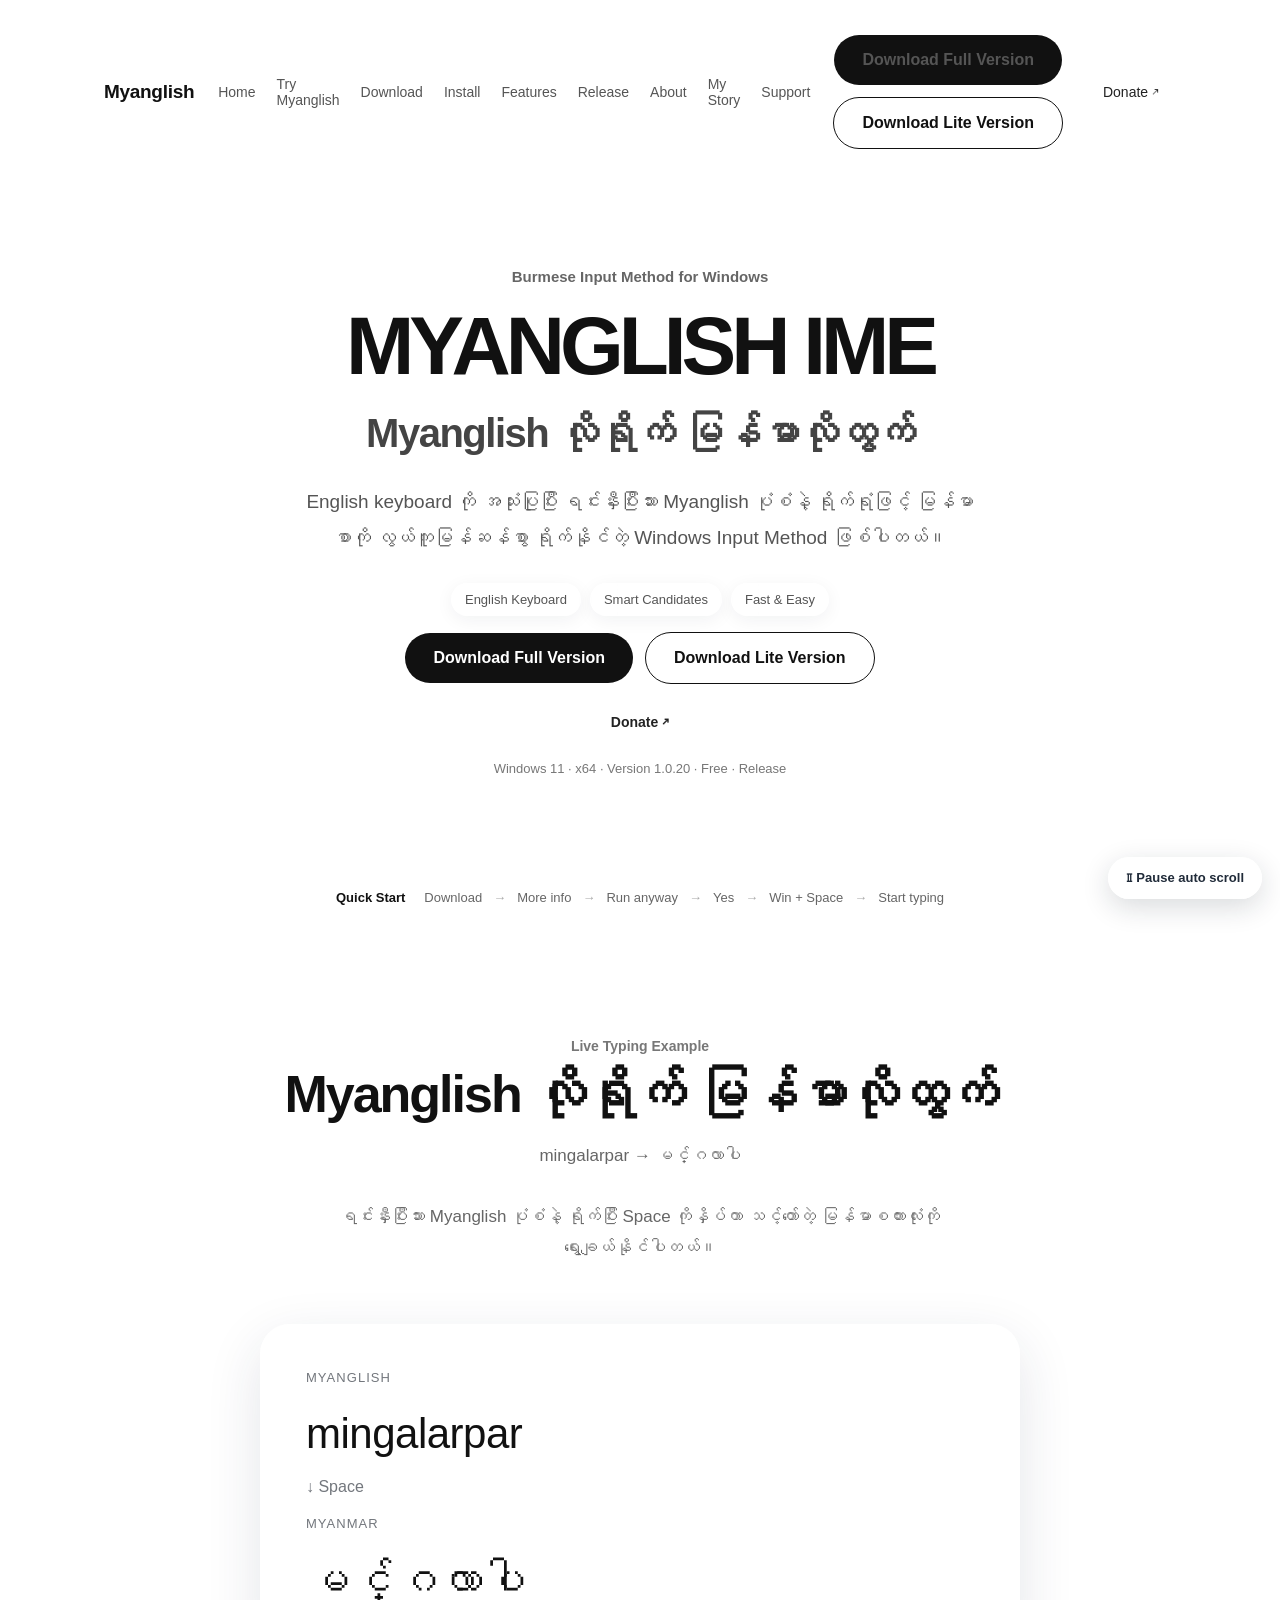
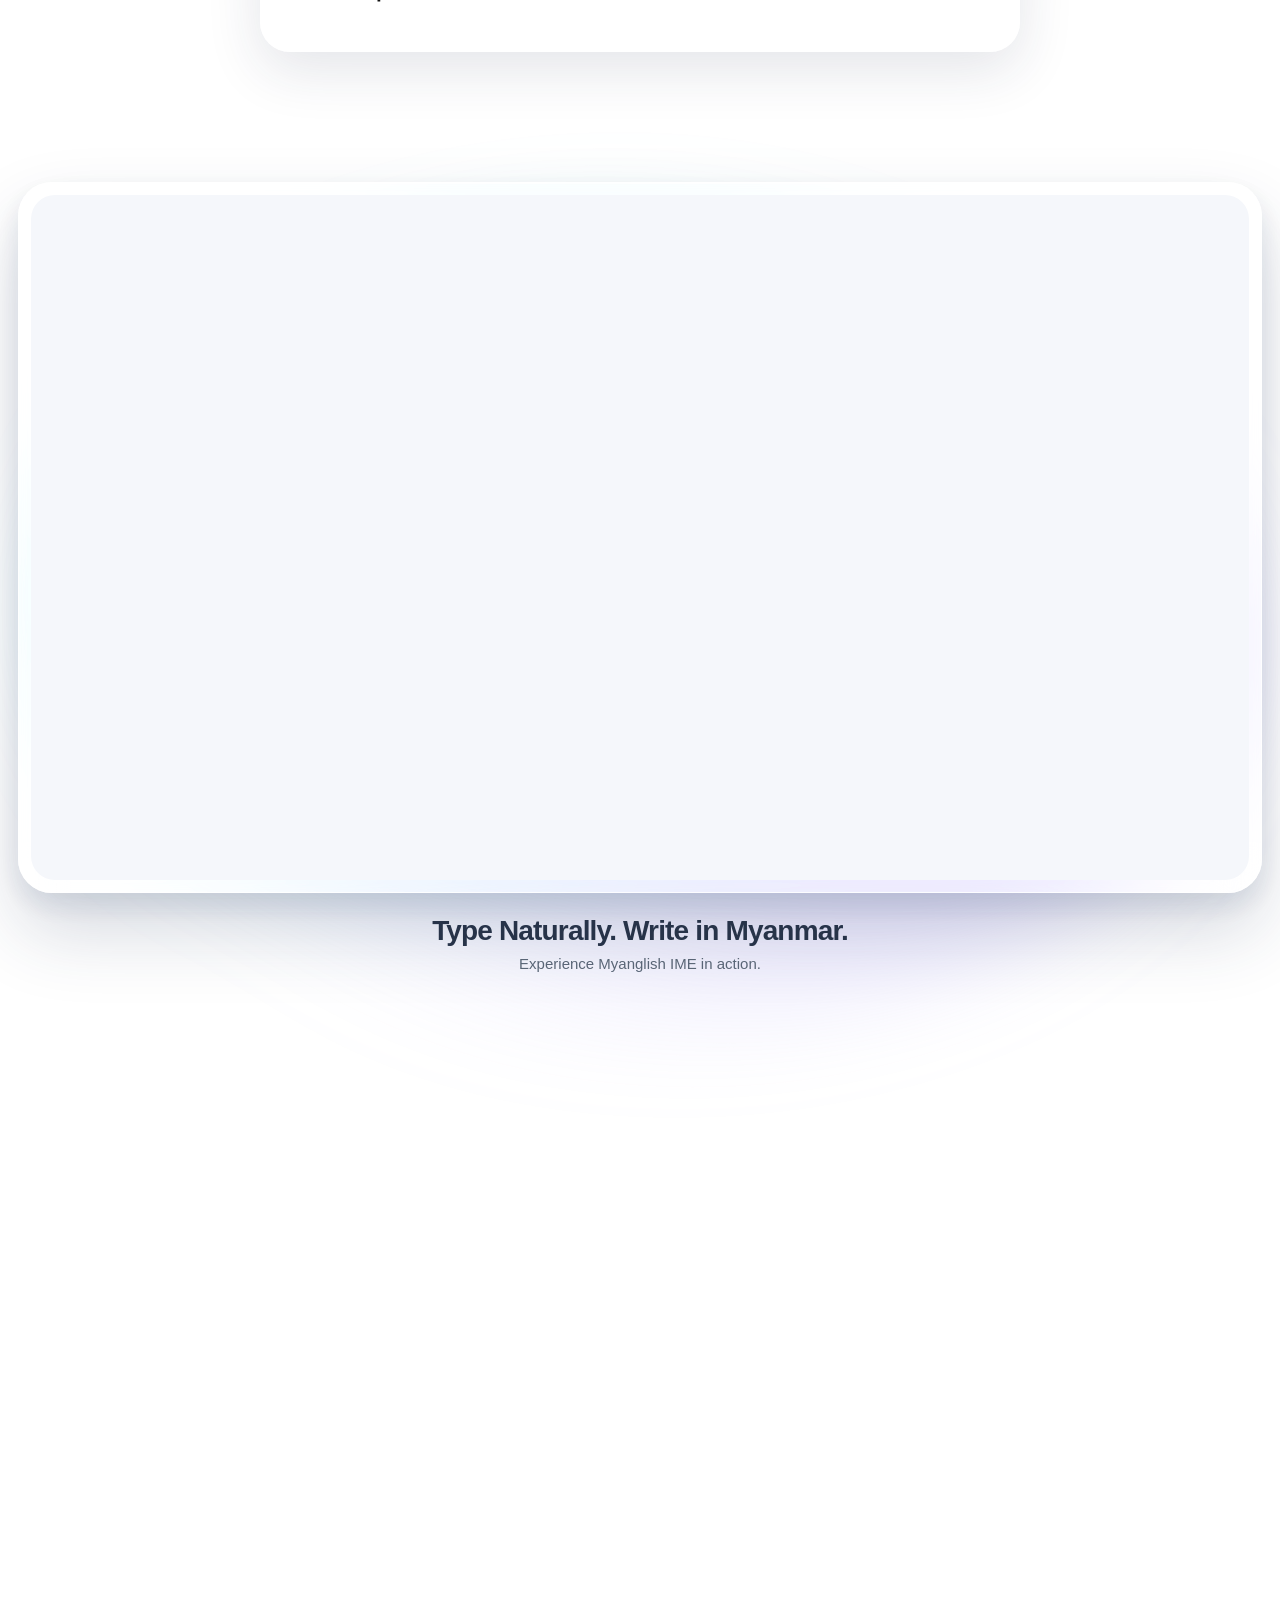
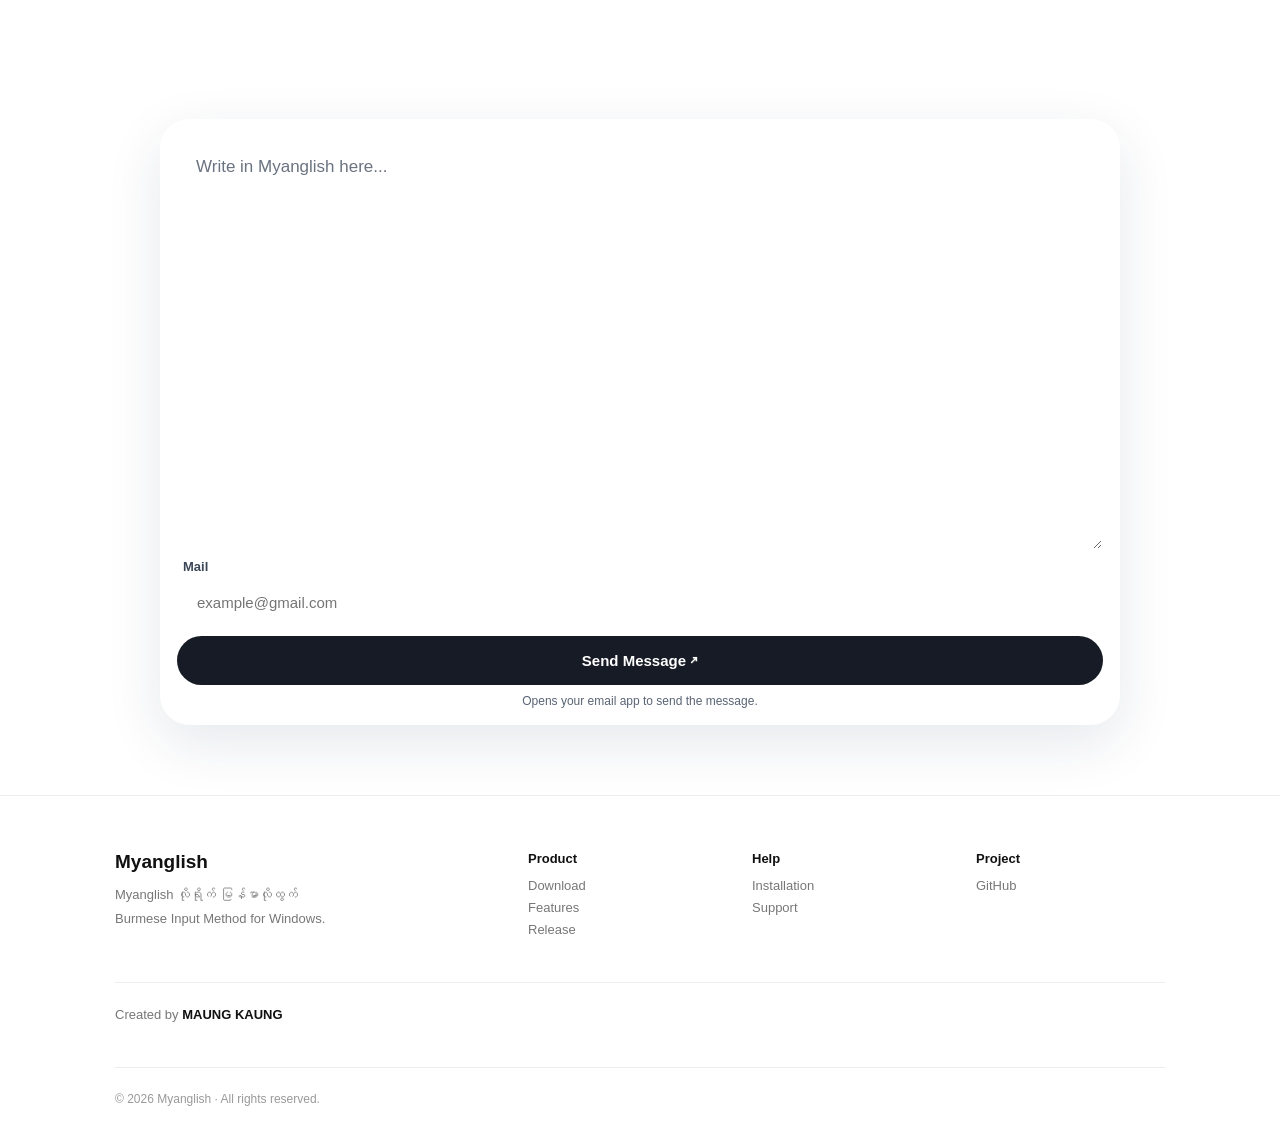
==== index.html @ d3a25186 "web: point Lite downloads to verified public lite-v1.0.20 ZIP release" ====
<!DOCTYPE html>
<html lang="my">
<head>
<meta charset="UTF-8">
<meta name="viewport" content="width=device-width, initial-scale=1.0">

<title>Myanglish — Burmese Typing for Windows</title>
<meta name="description" content="Myanglish IME — Myanglish လိုရိုက် မြန်မာလိုထွက်">

<style>
* {
    box-sizing: border-box;
}

html {
    scroll-behavior: smooth;
}

body {
    margin: 0;
    font-family: "Segoe UI", "Myanmar Text", Arial, sans-serif;
    color: #111;
    background: #fff;
    -webkit-font-smoothing: antialiased;
}

a {
    color: inherit;
}

nav {
    position: sticky;
    top: 0;
    z-index: 100;
    background: rgba(255,255,255,.88);
    backdrop-filter: blur(18px);
    border-bottom: 1px solid #eee;
}

.nav-inner {
    max-width: 1120px;
    min-height: 64px;
    margin: auto;
    padding: 0 24px;
    display: flex;
    align-items: center;
    justify-content: space-between;
    gap: 24px;
}

.brand {
    font-size: 19px;
    font-weight: 700;
    letter-spacing: -.3px;
    text-decoration: none;
}

.nav-right {
    display: flex;
    align-items: center;
    gap: 21px;
    font-size: 14px;
}

.nav-right a {
    text-decoration: none;
    color: #555;
}

.nav-right a:hover {
    color: #111;
}

.nav-download {
    background: #111 !important;
    color: #fff !important;
    padding: 9px 16px;
    border-radius: 999px;
}

.hero {
    min-height: 720px;
    padding: 120px 24px 90px;
    display: flex;
    justify-content: center;
    align-items: center;
    text-align: center;
}

.hero-inner {
    max-width: 900px;
}

.eyebrow {
    font-size: 15px;
    font-weight: 600;
    color: #666;
    margin-bottom: 22px;
}

h1 {
    margin: 0;
    font-size: clamp(58px, 10vw, 104px);
    letter-spacing: -5px;
    line-height: .95;
}

.hero h2 {
    margin: 26px 0 0;
    font-size: clamp(25px, 4vw, 40px);
    letter-spacing: -1.5px;
    font-weight: 600;
    color: #444;
}

.hero-description {
    max-width: 680px;
    margin: 28px auto 0;
    font-size: 19px;
    line-height: 1.9;
    color: #555;
}

.hero-tags {
    margin: 27px auto 0;
    display: flex;
    justify-content: center;
    flex-wrap: wrap;
    gap: 9px;
}

.hero-tag {
    padding: 8px 13px;
    border: 1px solid #ddd;
    border-radius: 999px;
    color: #555;
    font-size: 13px;
}

.primary-button {
    display: inline-block;
    margin-top: 38px;
    padding: 16px 28px;
    border-radius: 999px;
    background: #111;
    color: #fff;
    text-decoration: none;
    font-size: 16px;
    font-weight: 600;
    transition: transform .2s, opacity .2s;
}

.primary-button:hover {
    transform: translateY(-2px);
    opacity: .88;
}

.release-meta {
    margin-top: 17px;
    font-size: 13px;
    color: #777;
}

.quick-start {
    border-top: 1px solid #eee;
    border-bottom: 1px solid #eee;
    padding: 22px 24px;
}

.quick-inner {
    max-width: 1050px;
    margin: auto;
    display: flex;
    align-items: center;
    justify-content: center;
    flex-wrap: wrap;
    gap: 11px;
    color: #666;
    font-size: 13px;
}

.quick-title {
    color: #111;
    font-weight: 700;
    margin-right: 8px;
}

.quick-step {
    white-space: nowrap;
}

.quick-arrow {
    color: #aaa;
}

.section {
    padding: 110px 24px;
}

.section-soft {
    background: #f6f6f7;
}

.container {
    max-width: 1050px;
    margin: auto;
}

.section-title {
    max-width: 750px;
    margin: 0 auto 60px;
    text-align: center;
}

.section-kicker {
    margin-bottom: 12px;
    color: #777;
    font-size: 14px;
    font-weight: 600;
}

.section-title h2 {
    margin: 0;
    font-size: clamp(34px, 5vw, 52px);
    letter-spacing: -2px;
    line-height: 1.1;
}

.section-title p {
    margin: 18px auto 0;
    max-width: 650px;
    color: #666;
    line-height: 1.8;
    font-size: 17px;
}

.demo {
    max-width: 760px;
    margin: auto;
    padding: 45px;
    border-radius: 30px;
    background: #111;
    color: #fff;
}

.demo-label {
    color: #999;
    font-size: 13px;
    margin-bottom: 25px;
    letter-spacing: .08em;
}

.demo-input {
    font-size: clamp(25px, 5vw, 42px);
    letter-spacing: -.5px;
}

.demo-arrow {
    margin: 20px 0;
    color: #777;
}

.demo-output {
    font-size: clamp(28px, 5vw, 44px);
}

.download-card {
    max-width: 820px;
    margin: auto;
    padding: 48px;
    border-radius: 30px;
    background: #f6f6f7;
    text-align: center;
}

.download-card h3 {
    margin: 0;
    font-size: clamp(28px, 5vw, 42px);
    letter-spacing: -1.5px;
}

.download-card p {
    max-width: 600px;
    margin: 18px auto 0;
    color: #666;
    line-height: 1.8;
}

.download-details {
    margin-top: 25px;
    display: flex;
    justify-content: center;
    flex-wrap: wrap;
    gap: 9px;
}

.download-details span {
    padding: 7px 12px;
    border-radius: 999px;
    background: #fff;
    border: 1px solid #ddd;
    font-size: 12px;
    color: #666;
}

.file-name {
    margin-top: 18px;
    color: #777;
    font-size: 13px;
}

.steps {
    max-width: 820px;
    margin: auto;
}

.step {
    display: grid;
    grid-template-columns: 48px 1fr;
    gap: 18px;
    align-items: start;
    padding: 27px 0;
    border-bottom: 1px solid #ddd;
}

.step-number {
    width: 38px;
    height: 38px;
    display: flex;
    align-items: center;
    justify-content: center;
    background: #111;
    color: #fff;
    border-radius: 50%;
    font-weight: 600;
}

.step-text {
    padding-top: 4px;
    font-size: 17px;
    line-height: 1.8;
}

.step-text strong {
    display: block;
    margin-bottom: 4px;
}

.step-text p {
    margin: 0;
    color: #555;
}

.smartscreen-note {
    max-width: 820px;
    margin: 35px auto 0;
    padding: 27px 30px;
    border-radius: 24px;
    background: #f6f6f7;
}

.smartscreen-note strong {
    display: block;
    margin-bottom: 9px;
}

.smartscreen-note p {
    margin: 0;
    color: #555;
    line-height: 1.85;
}

.guide-image {
    max-width: 760px;
    margin: 45px auto 0;
}

.guide-image img {
    display: block;
    width: 100%;
    height: auto;
    border-radius: 28px;
    box-shadow: 0 20px 60px rgba(0,0,0,.10);
}

.smart-actions {
    max-width: 760px;
    margin: 30px auto 0;
    display: grid;
    grid-template-columns: 1fr 1fr;
    gap: 18px;
}

.smart-action {
    padding: 27px;
    background: #f6f6f7;
    border-radius: 24px;
}

.smart-action span {
    display: block;
    color: #777;
    font-size: 12px;
    margin-bottom: 9px;
}

.smart-action strong {
    display: block;
    font-size: 20px;
    margin-bottom: 8px;
}

.smart-action p {
    margin: 0;
    color: #555;
    line-height: 1.7;
}

.feature-grid {
    display: grid;
    grid-template-columns: repeat(2, 1fr);
    gap: 18px;
}

.feature {
    min-height: 230px;
    padding: 32px;
    background: #fff;
    border-radius: 28px;
}

.feature-label {
    font-size: 14px;
    color: #777;
    margin-bottom: 42px;
}

.feature strong {
    display: block;
    font-size: 24px;
    margin-bottom: 13px;
}

.feature p {
    margin: 0;
    color: #555;
    line-height: 1.8;
}

.release-card {
    max-width: 820px;
    margin: auto;
    padding: 38px;
    border: 1px solid #e5e5e5;
    border-radius: 28px;
}

.release-top {
    display: flex;
    justify-content: space-between;
    gap: 25px;
    align-items: center;
}

.release-card h3 {
    margin: 0;
    font-size: 27px;
}

.stable {
    padding: 7px 13px;
    border-radius: 999px;
    background: #eaf7ed;
    font-size: 13px;
    font-weight: 600;
}

.release-copy {
    color: #666;
    line-height: 1.8;
    margin: 18px 0 0;
}

.release-details {
    margin-top: 25px;
    padding-top: 25px;
    border-top: 1px solid #eee;
    display: grid;
    grid-template-columns: repeat(5,1fr);
    gap: 20px;
}

.release-details span {
    display: block;
    color: #777;
    font-size: 12px;
    margin-bottom: 7px;
}

.release-details strong {
    font-size: 14px;
    overflow-wrap: anywhere;
}

.support {
    text-align: center;
}

.support-tags {
    display: flex;
    justify-content: center;
    flex-wrap: wrap;
    gap: 9px;
    margin: 25px 0 8px;
}

.support-tags span {
    border: 1px solid #ddd;
    padding: 8px 13px;
    border-radius: 999px;
    color: #555;
    font-size: 13px;
}

.support-link {
    display: inline-block;
    margin-top: 25px;
    font-weight: 600;
    color: #111;
}

footer {
    border-top: 1px solid #eee;
    padding: 55px 24px 35px;
}

.footer-inner {
    max-width: 1050px;
    margin: auto;
}

.footer-grid {
    display: grid;
    grid-template-columns: 2fr 1fr 1fr 1fr;
    gap: 35px;
}

.footer-brand strong {
    display: block;
    font-size: 19px;
    color: #111;
    margin-bottom: 10px;
}

.footer-brand p {
    max-width: 330px;
    margin: 0;
    color: #777;
    font-size: 13px;
    line-height: 1.8;
}

.footer-column strong {
    display: block;
    margin-bottom: 12px;
    color: #111;
    font-size: 13px;
}

.footer-column a {
    display: block;
    margin: 7px 0;
    color: #777;
    text-decoration: none;
    font-size: 13px;
}

.copyright {
    margin-top: 45px;
    padding-top: 24px;
    border-top: 1px solid #eee;
    color: #999;
    font-size: 12px;
}

@media (max-width: 900px) {
    .nav-right {
        gap: 15px;
    }

    .nav-right a:not(.nav-download) {
        display: none;
    }

    .release-details {
        grid-template-columns: repeat(2,1fr);
    }

    .footer-grid {
        grid-template-columns: 1fr 1fr;
    }
}

@media (max-width: 760px) {
    .hero {
        min-height: 620px;
        padding-top: 90px;
    }

    h1 {
        letter-spacing: -3px;
    }

    .feature-grid,
    .smart-actions {
        grid-template-columns: 1fr;
    }

    .release-details {
        grid-template-columns: 1fr;
    }

    .footer-grid {
        grid-template-columns: 1fr;
    }

    .download-card {
        padding: 34px 24px;
    }
}

/* ==========================================================
   MYANGLISH ADD-ON CSS
   Existing theme is intentionally preserved.
========================================================== */

.hero h1 {
    white-space: nowrap;
    font-size: clamp(46px, 7vw, 82px);
}

.download-title-one-line {
    white-space: nowrap;
    font-size: clamp(30px, 5vw, 56px) !important;
}

.install-inline-image {
    display: block;
    width: min(100%, 720px);
    height: auto;
    margin: 28px auto 8px;
    border-radius: 28px;
    box-shadow: 0 14px 42px rgba(0,0,0,.10);
}

.keyboard-layout-image {
    display: block;
    width: min(100%, 560px);
    height: auto;
    margin: 28px auto 8px;
    border-radius: 22px;
    box-shadow: 0 12px 34px rgba(0,0,0,.10);
}

@media (max-width: 700px) {
    .hero h1 {
        font-size: clamp(35px, 10vw, 56px);
        letter-spacing: -3px;
    }

    .download-title-one-line {
        white-space: normal;
        font-size: clamp(26px, 7vw, 38px) !important;
    }
}


/* ==========================================================
   MYANGLISH VERTICAL FEATURES
========================================================== */

.feature-grid {
    display: block;
    max-width: 850px;
    margin: 0 auto;
}

.feature {
    min-height: 0;
    padding: 38px 0;
    background: transparent;
    border-radius: 0;
    border-bottom: 1px solid #ddd;

    display: grid;
    grid-template-columns: 70px 1fr;
    column-gap: 22px;
}

.feature:first-child {
    border-top: 1px solid #ddd;
}

.feature-label {
    margin: 0;
    padding-top: 5px;
    color: #999;
    font-size: 15px;
    font-weight: 700;
    grid-column: 1;
    grid-row: 1 / span 3;
}

.feature strong {
    display: block;
    grid-column: 2;
    margin: 0 0 14px;
    font-size: 26px;
    letter-spacing: -.6px;
}

.feature p {
    grid-column: 2;
    margin: 7px 0;
    color: #555;
    line-height: 1.9;
}

.feature-example {
    grid-column: 2;
    margin-top: 15px;
    padding: 17px 19px;
    border-radius: 15px;
    background: #f6f6f7;
    line-height: 2;
}

.feature code {
    padding: 2px 6px;
    border-radius: 6px;
    background: #f0f0f2;
    font-family: Consolas, monospace;
    font-size: .92em;
}

@media (max-width: 700px) {
    .feature {
        grid-template-columns: 1fr;
        row-gap: 8px;
    }

    .feature-label,
    .feature strong,
    .feature p,
    .feature-example {
        grid-column: 1;
        grid-row: auto;
    }

    .feature-label {
        padding-top: 0;
    }
}


/* ==========================================================
   MYANGLISH CONTACT ADDON
========================================================== */

.myanglish-contact-links {
    display: flex;
    justify-content: center;
    flex-wrap: wrap;
    gap: 12px;
    margin-top: 28px;
}

.myanglish-contact {
    display: inline-flex;
    align-items: center;
    justify-content: center;
    min-height: 48px;
    padding: 0 21px;
    border: 1px solid #ddd;
    border-radius: 999px;
    background: #fff;
    color: #111;
    text-decoration: none;
    font-size: 14px;
    font-weight: 600;
    transition: .2s;
}

.myanglish-contact:hover {
    background: #f1f1f3;
    transform: translateY(-1px);
}

.myanglish-creator {
    margin-top: 38px;
    padding-top: 24px;
    border-top: 1px solid #eee;
    color: #777;
    font-size: 13px;
}

.myanglish-creator strong {
    color: #111;
}


/* Glass treatment for the Myanglish typing demo box. */
.demo {
    background: rgba(255,255,255,.30);
    border: 1px solid rgba(255,255,255,.70);
    -webkit-backdrop-filter: blur(24px) saturate(145%);
    backdrop-filter: blur(24px) saturate(145%);
    box-shadow: 0 18px 55px rgba(30,45,70,.12);
    color: #111;
}
.demo-label, .demo-arrow { color: rgba(35,40,50,.64); }
@media (prefers-reduced-motion: reduce) {
    .demo { -webkit-backdrop-filter: none; backdrop-filter: none; background: rgba(255,255,255,.90); }
}

/* Frosted glass surfaces over the continuous motion background. */
:root {
    --glass-fill: rgba(255,255,255,.34);
    --glass-border: rgba(255,255,255,.65);
    --glass-shadow: 0 12px 38px rgba(25,35,55,.10);
}
nav {
    background: rgba(255,255,255,.48);
    -webkit-backdrop-filter: blur(22px) saturate(145%);
    backdrop-filter: blur(22px) saturate(145%);
    border-bottom: 1px solid var(--glass-border);
}
.quick-start {
    background: rgba(255,255,255,.30) !important;
    -webkit-backdrop-filter: blur(18px) saturate(140%);
    backdrop-filter: blur(18px) saturate(140%);
    border-block: 1px solid var(--glass-border);
}
.hero-tag, .download-card, .smartscreen-note, .smart-action,
.feature-example, .release-card, .myanglish-contact,
.support-tags span, .download-details span {
    background: var(--glass-fill);
    border: 1px solid var(--glass-border);
    -webkit-backdrop-filter: blur(18px) saturate(145%);
    backdrop-filter: blur(18px) saturate(145%);
    box-shadow: var(--glass-shadow);
}
.hero-tag, .support-tags span, .download-details span {
    box-shadow: 0 4px 18px rgba(25,35,55,.06);
}
.download-card, .smartscreen-note, .smart-action, .release-card {
    border-radius: 28px;
}
.myanglish-contact:hover {
    background: rgba(255,255,255,.60);
}
@media (prefers-reduced-motion: reduce) {
    nav, .quick-start, .hero-tag, .download-card, .smartscreen-note,
    .smart-action, .feature-example, .release-card, .myanglish-contact,
    .support-tags span, .download-details span {
        -webkit-backdrop-filter: none;
        backdrop-filter: none;
        background: rgba(255,255,255,.88);
    }
}

/* One continuous, fixed motion background across the entire page.
   No per-section translucent backgrounds or visible horizontal bands. */
body { background: #fff; isolation: isolate; }
.motion-background {
    position: fixed;
    inset: 0;
    width: 100%;
    height: 100%;
    object-fit: cover;
    z-index: -2;
    pointer-events: none;
}
.motion-background-wash {
    position: fixed;
    inset: 0;
    background: rgba(255,255,255,.70);
    z-index: -1;
    pointer-events: none;
}
/* Keep the video and wash behind all page content; make section surfaces uniform. */
.hero, .quick-start, .section, .section-soft,
.section:not(.section-soft), footer {
    background: transparent;
}
/* Quick Start is a glass strip, not a separate solid section. */
.quick-start { background: rgba(255,255,255,.30); }

@media (prefers-reduced-motion: reduce) {
    .motion-background { display: none; }
    .motion-background-wash { background: #fff; }
}


/* About and My Story reading panels */
.reading-panel {
    max-width: 900px;
    margin: 0 auto;
    padding: clamp(26px, 5vw, 64px);
    background: rgba(255,255,255,.34);
    border: 1px solid rgba(255,255,255,.70);
    border-radius: 30px;
    -webkit-backdrop-filter: blur(22px) saturate(145%);
    backdrop-filter: blur(22px) saturate(145%);
    box-shadow: 0 16px 45px rgba(25,35,55,.10);
    font-size: 17px;
    line-height: 2;
}
.reading-panel p { margin: 0 0 21px; }
.reading-panel h2 { margin: 40px 0 15px; font-size: clamp(23px, 3vw, 30px); line-height: 1.4; }
.reading-panel h2:first-child { margin-top: 0; }
.reading-panel hr { border: 0; border-top: 1px solid rgba(80,90,110,.20); margin: 36px 0; }
.reading-panel code { overflow-wrap: anywhere; font-family: inherit; }
.reading-panel .primary-button { margin-top: 8px; }
@media (prefers-reduced-motion: reduce) { .reading-panel { -webkit-backdrop-filter: none; backdrop-filter: none; background: rgba(255,255,255,.90); } }
/* Avoid rendering distant sections until needed on long pages. */
@supports (content-visibility: auto) {
    .section {
        content-visibility: auto;
        contain-intrinsic-size: auto 700px;
    }
}
/* Prevent media from stretching beyond the content area. */
.install-inline-image, .keyboard-layout-image {
    max-width: 100%;
    object-fit: contain;
}
@media (max-width: 700px) {
    .reading-panel, .demo, .download-card {
        -webkit-backdrop-filter: blur(12px);
        backdrop-filter: blur(12px);
    }
}

/* Cinematic Floating Screen: isolated to the typing demo video. */
.scroll-demo {
    position: relative;
    height: auto;
    width: min(1280px, calc(100vw - 36px));
    max-width: none;
    left: 50%;
    transform: translateX(-50%);
    margin: clamp(55px, 8vw, 110px) 0 72px;
    padding: 28px 0 38px;
    isolation: isolate;
}
.scroll-demo::before {
    content: "";
    position: absolute;
    z-index: -1;
    inset: 8% 2% -3%;
    border-radius: 50%;
    background: radial-gradient(ellipse at 35% 35%, rgba(108,225,244,.43), transparent 58%),
                radial-gradient(ellipse at 75% 60%, rgba(156,145,246,.38), transparent 63%);
    filter: blur(46px);
    pointer-events: none;
}
.scroll-demo-sticky {
    position: relative;
    top: auto;
    width: 100%;
    max-width: none;
    margin: 0 auto;
    transform: none;
}
.scroll-demo-glass {
    overflow: hidden;
    padding: clamp(7px, 1vw, 12px);
    border-radius: clamp(20px, 2.8vw, 34px);
    border: 1px solid rgba(255,255,255,.8);
    background: rgba(255,255,255,.25);
    -webkit-backdrop-filter: blur(22px) saturate(145%);
    backdrop-filter: blur(22px) saturate(145%);
    box-shadow: 0 38px 75px rgba(39,54,88,.19),
                0 12px 26px rgba(40,61,96,.11),
                inset 0 1px 0 rgba(255,255,255,.65);
    transition: transform .5s ease, box-shadow .5s ease;
}
@media (hover: hover) and (prefers-reduced-motion: no-preference) {
    .scroll-demo-glass:hover {
        transform: translateY(-7px);
        box-shadow: 0 48px 90px rgba(39,54,88,.22),
                    0 18px 30px rgba(40,61,96,.12),
                    inset 0 1px 0 rgba(255,255,255,.65);
    }
}
#typing-demo-video {
    opacity: 1;
    display: block;
    width: 100%;
    height: auto;
    aspect-ratio: 16 / 9;
    object-fit: contain;
    background: #f5f7fb;
    border-radius: clamp(14px, 2vw, 24px);
}
.scroll-demo-caption {
    margin: 22px 12px 0;
    text-align: center;
    color: #283448;
    font-size: clamp(17px, 2.5vw, 28px);
    font-weight: 650;
    letter-spacing: -.03em;
}
.scroll-demo-subcaption {
    margin: 8px 12px 0;
    text-align: center;
    color: #5c6878;
    font-size: clamp(12px, 1.4vw, 15px);
}
@media (max-width: 700px) {
    .scroll-demo { width: calc(100vw - 24px); margin: 42px 0 44px; padding: 15px 0 24px; }
    .scroll-demo::before { filter: blur(28px); }
}
@media (prefers-reduced-motion: reduce) {
    .scroll-demo-glass { transition: none; backdrop-filter: none; -webkit-backdrop-filter: none; }
}

/* Optional page auto-scroll: visitors can pause at any time. */
.auto-scroll-control {
  position: fixed; right: 18px; bottom: 20px; z-index: 200;
  border: 1px solid rgba(255,255,255,.8); border-radius: 999px;
  padding: 12px 17px; background: rgba(255,255,255,.84);
  -webkit-backdrop-filter: blur(16px); backdrop-filter: blur(16px);
  color: #202b39; box-shadow: 0 8px 28px rgba(20,30,45,.16);
  font: 600 13px/1.2 "Segoe UI",Arial,sans-serif;
  cursor: pointer;
}
.auto-scroll-control:focus-visible { outline: 3px solid #4776c5; outline-offset: 3px; }
@media (prefers-reduced-motion: reduce) { .auto-scroll-control { display: none; } }

/* Contact composer: matches the site's light frosted-glass aesthetic. */
.myanglish-message-section { padding: 34px 24px 70px; }
.myanglish-message-glass {
    width: min(960px, 100%); margin: 0 auto;
    padding: clamp(10px, 1.5vw, 16px);
    border: 1px solid rgba(255,255,255,.72);
    border-radius: 30px;
    background: rgba(255,255,255,.34);
    -webkit-backdrop-filter: blur(24px) saturate(140%);
    backdrop-filter: blur(24px) saturate(140%);
    box-shadow: 0 18px 55px rgba(30,48,80,.11);
}
.myanglish-message-form { display: flex; flex-direction: column; gap: 9px; }
.myanglish-message-form textarea {
    display: block; width: 100%;
    height: clamp(230px, 46vh, 520px);
    min-height: 230px; padding: 16px 18px;
    border: 1px solid rgba(255,255,255,.42) !important; outline: 0 !important; box-shadow: none !important;
    border-radius: 20px;
    background: rgba(255,255,255,.10);
    color: #202938; font: 17px/1.7 "Segoe UI","Myanmar Text",Arial,sans-serif;
    resize: vertical;
}
.myanglish-message-form textarea:focus { border: 1px solid rgba(255,255,255,.60) !important; outline: 0 !important; box-shadow: none !important; background: rgba(255,255,255,.22); }
.myanglish-message-form textarea::placeholder { color: #6a7380; }
.myanglish-mail-label { display: block; margin: 0 0 4px 6px; font-size: 13px; font-weight: 600; color: #3b4758; }
.myanglish-message-form input[type="email"] {
    display: block; width: 100%; padding: 15px 19px;
    border: 1px solid rgba(255,255,255,.36) !important; outline: 0 !important; box-shadow: none !important;
    border-radius: 16px; background: rgba(255,255,255,.27);
    color: #202938; font: 15px "Segoe UI",Arial,sans-serif;
}
.myanglish-message-form input[type="email"]:focus { background: rgba(255,255,255,.42); }
.myanglish-send-button {
    align-self: stretch; padding: 16px 22px;
    border: 0; border-radius: 999px;
    background: #171b25; color: #fff;
    font: 600 15px "Segoe UI",Arial,sans-serif;
    cursor: pointer; transition: background .2s ease, transform .2s ease;
}
.myanglish-send-button:hover { background: #343c4e; transform: translateY(-1px); }
.myanglish-send-button:focus-visible { outline: 3px solid #668de0; outline-offset: 3px; }
.myanglish-message-note { margin: 0; color: #596475; font-size: 12px; text-align: center; }
@media (max-width: 650px) {
    .myanglish-message-section { padding: 22px 16px 45px; }
    .myanglish-message-glass { border-radius: 22px; padding: 10px; }
    .myanglish-message-form textarea { height: 44vh; min-height: 210px; font-size: 15px; }
}

/* Optional support link beneath the hero download. */
.hero-donate { margin-top: 14px; }
.hero-donate a {
    display: inline-flex; align-items: center; justify-content: center;
    min-height: 44px; padding: 9px 24px; border-radius: 999px;
    border: 1px solid rgba(255,255,255,.75);
    background: rgba(255,255,255,.55); color: #222;
    font-size: 14px; font-weight: 600; text-decoration: none;
}
.hero-donate a:hover { background: rgba(255,255,255,.85); }
.hero-donate a:focus-visible { outline: 2px solid #222; outline-offset: 4px; }

/* Keep both header actions available on small screens. */
.nav-right .nav-donate {
    display: inline-flex; align-items: center; justify-content: center;
    min-height: 44px; padding: 9px 16px; border-radius: 999px;
    border: 1px solid rgba(255,255,255,.8);
    background: rgba(255,255,255,.55); color: #222; white-space: nowrap;
}
.nav-right .nav-donate:hover { background: rgba(255,255,255,.85); }
.nav-right .nav-donate:focus-visible { outline: 2px solid #222; outline-offset: 4px; }
@media (min-width: 901px) and (max-width: 1200px) {
    .nav-inner { flex-wrap: wrap; padding-block: 12px; gap: 12px; }
    .nav-right { flex-wrap: wrap; gap: 14px; }
}
@media (max-width: 900px) {
    .nav-right a.nav-donate { display: inline-flex; }
}
@media (max-width: 420px) {
    .nav-inner { padding-inline: 12px; gap: 8px; }
    .nav-right { gap: 6px; }
    .nav-right .nav-download, .nav-right .nav-donate { padding-inline: 12px; }
}

/* Full/Lite download choices: inherit existing colors and visual design */
.myanglish-dual-download{display:flex;align-items:center;justify-content:center;gap:12px;flex-wrap:wrap;margin:16px 0}
.myanglish-dual-download .primary-button{margin:0;white-space:normal}
.myanglish-lite-button{background:transparent!important;color:inherit!important;border:1px solid currentColor}
.myanglish-lite-notice{font-size:13px;line-height:1.7;color:inherit;opacity:.72;margin:9px 0}
.myanglish-step-split{display:grid;grid-template-columns:repeat(2,minmax(0,1fr));gap:28px;width:100%}
.myanglish-step-split>div{min-width:0}
.myanglish-step-split h4{margin:0 0 9px;font-size:18px}
.myanglish-step-split p{margin:0 0 12px}
@media(max-width:650px){.myanglish-step-split{grid-template-columns:1fr;gap:25px}.myanglish-dual-download{flex-direction:column;align-items:stretch}.myanglish-dual-download .primary-button{width:100%;text-align:center}}
</style>
</head>

<body>
<video class="motion-background" autoplay muted loop playsinline preload="metadata" aria-hidden="true" poster="">
    <source src="video/background.mp4" type="video/mp4">
</video>
<div class="motion-background-wash" aria-hidden="true"></div>


<nav>
    <div class="nav-inner">
        <a class="brand" href="#home">Myanglish</a>

        <div class="nav-right">
            <a href="#home">Home</a>
            <a href="#try">Try Myanglish</a>
            <a href="#download">Download</a>
            <a href="#install">Install</a>
            <a href="#features">Features</a>
            <a href="#release">Release</a>
            <a href="#about">About</a>
            <a href="#story">My Story</a>
            <a href="#support">Support</a>

            <div class="myanglish-dual-download"><a class="primary-button" href="https://github.com/maungkaung-iann/myanglish-download/releases/download/v1.0.20/MyanglishInstaller.exe">Download Full Version</a><a class="primary-button myanglish-lite-button" href="https://github.com/maungkaung-iann/myanglish-download/releases/download/lite-v1.0.20/Myanglish-Lite-Windows-x64.zip" download>Download Lite Version</a></div>
            <a class="nav-donate" href="https://ko-fi.com/myanglish" target="_blank" rel="noopener noreferrer" aria-label="Donate to Myanglish on Ko-fi (opens in a new tab)">Donate ↗</a>
        </div>
    </div>
</nav>

<main>

<section class="hero" id="home">
    <div class="hero-inner">

        <div class="eyebrow">
            Burmese Input Method for Windows
        </div>

        <h1>MYANGLISH IME</h1>

        <h2>
            Myanglish လိုရိုက် မြန်မာလိုထွက်
        </h2>

        <div class="hero-description">
            English keyboard ကို အသုံးပြုပြီး
            ရင်းနှီးပြီးသား Myanglish ပုံစံနဲ့ ရိုက်ရုံဖြင့်
            မြန်မာစာကို လွယ်ကူမြန်ဆန်စွာ ရိုက်နိုင်တဲ့
            Windows Input Method ဖြစ်ပါတယ်။
        </div>

        <div class="hero-tags">
            <span class="hero-tag">English Keyboard</span>
            <span class="hero-tag">Smart Candidates</span>
            <span class="hero-tag">Fast &amp; Easy</span>
        </div>

        <div class="myanglish-dual-download"><a class="primary-button" href="https://github.com/maungkaung-iann/myanglish-download/releases/download/v1.0.20/MyanglishInstaller.exe">Download Full Version</a><a class="primary-button myanglish-lite-button" href="https://github.com/maungkaung-iann/myanglish-download/releases/download/lite-v1.0.20/Myanglish-Lite-Windows-x64.zip" download>Download Lite Version</a></div>

        <div class="hero-donate">
            <a href="https://ko-fi.com/myanglish" target="_blank" rel="noopener noreferrer" aria-label="Donate to Myanglish on Ko-fi (opens in a new tab)">Donate ↗</a>
        </div>

        <div class="release-meta">
            Windows 11 · x64 · Version 1.0.20 · Free · Release
        </div>

    </div>
</section>


<div class="quick-start">
    <div class="quick-inner">

        <span class="quick-title">Quick Start</span>

        <span class="quick-step">Download</span>
        <span class="quick-arrow">→</span>

        <span class="quick-step">More info</span>
        <span class="quick-arrow">→</span>

        <span class="quick-step">Run anyway</span>
        <span class="quick-arrow">→</span>

        <span class="quick-step">Yes</span>
        <span class="quick-arrow">→</span>

        <span class="quick-step">Win + Space</span>
        <span class="quick-arrow">→</span>
        <span class="quick-step">Start typing</span>

    </div>
</div>




<section class="section section-soft" id="try">
    <div class="container">

        <div class="section-title">
            <div class="section-kicker">Live Typing Example</div>

            <h2>Myanglish လိုရိုက် မြန်မာလိုထွက်</h2>

            <p>
                mingalarpar → မင်္ဂလာပါ
                <br><br>
                ရင်းနှီးပြီးသား Myanglish ပုံစံနဲ့ ရိုက်ပြီး
                Space ကိုနှိပ်ကာ သင့်တော်တဲ့ မြန်မာစကားလုံးကို
                ရွေးချယ်နိုင်ပါတယ်။
            </p>
        </div>

        <div class="demo">

            <div class="demo-label">MYANGLISH</div>

            <div class="demo-input">
                mingalarpar
            </div>

            <div class="demo-arrow">
                ↓ Space
            </div>

            <div class="demo-label">MYANMAR</div>

            <div class="demo-output">
                မင်္ဂလာပါ
            </div>

        </div>

        <div class="scroll-demo" aria-label="Myanglish typing video demonstration">
            <div class="scroll-demo-sticky">
                <div class="scroll-demo-glass">
                    <video id="typing-demo-video" autoplay loop muted playsinline preload="metadata" aria-label="Myanglish typing demonstration video">
                        <source src="video/typing-demo.mp4" type="video/mp4">
                    </video>
                </div>
                <h3 class="scroll-demo-caption">Type Naturally. Write in Myanmar.</h3>
                <p class="scroll-demo-subcaption">Experience Myanglish IME in action.</p>
            </div>
        </div>

    </div>
</section>


<section class="section" id="download">
    <div class="container">

        <div class="section-title">
            <div class="section-kicker">Free Download</div>

            <h2 class="download-title-one-line">Download Myanglish for Windows</h2>

            <p>
                Myanglish ကို Windows မှာ အခမဲ့ Download လုပ်ပြီး
                ချက်ချင်း စတင်အသုံးပြုနိုင်ပါတယ်။
            </p>
        </div>

        <div class="download-card">

            <h3>Myanglish IME</h3>

            <p>
                Burmese Input Method for Windows
            </p>

            <div class="download-details">
                <span>Windows 11</span>
                <span>x64</span>
                <span>Version 1.0.20</span>
                <span>Free</span>
            </div>

            <div class="myanglish-dual-download"><a class="primary-button" href="https://github.com/maungkaung-iann/myanglish-download/releases/download/v1.0.20/MyanglishInstaller.exe">Download Full Version</a><a class="primary-button myanglish-lite-button" href="https://github.com/maungkaung-iann/myanglish-download/releases/download/lite-v1.0.20/Myanglish-Lite-Windows-x64.zip" download>Download Lite Version</a></div>

            <p class="myanglish-lite-notice">Lite Version: Public Test Release (ZIP) ဖြစ်ပါတယ်။ ZIP ကို Extract လုပ်ပြီး MyanglishInstaller-Lite.exe ကို ဖွင့်ပါ။ Windows Security Warning ကို Lite က အမြဲဖြေရှင်းပေးနိုင်မည်ဟု အာမမခံနိုင်ပါ။</p>
            <div class="file-name">
                Full: MyanglishInstaller.exe · v1.0.20 · Unsigned Release
            </div>

        </div>

    </div>
</section>


<section class="section section-soft" id="install">
    <div class="container">

        <div class="section-title">
            <div class="section-kicker">Installation Guide</div>

            <h2>Myanglish Install ပြုလုပ်နည်း</h2>

            <p>
                Full Version သို့မဟုတ် Lite Version ကို ရွေးပြီး အောက်ပါအဆင့်တွေအတိုင်း တပ်ဆင်နိုင်ပါတယ်။
            </p>
        </div>


        <div class="steps">

            <div class="step">
                <div class="step-number">1</div>

                <div class="step-text">
                    <strong>Download</strong>
                    <p>
                        Download Full Version သို့မဟုတ် Download Lite Version ကို ရွေးပါ။ Lite Version ကို ZIP ဖိုင်အဖြစ် Download လုပ်ပြီး Extract လုပ်ပါ။
                    </p>
                </div>
            </div>


            <div class="step">
                <div class="step-number">2</div>

                <div class="step-text">
                    <strong>Run Installer — Full Version / Lite Version</strong>
                    <div class="myanglish-step-split">
                        <div><h4>Full Version</h4><p><strong>Run MyanglishInstaller.exe</strong></p><p>Download လုပ်ထားတဲ့ MyanglishInstaller.exe ကို double-click လုပ်ပါ။ Right-click → Run as administrator မရွေးပါနှင့်။</p></div>
                        <div><h4>Lite Version</h4><p><strong>Run MyanglishInstaller-Lite.exe</strong></p><p>Windows Smart App Control / SmartScreen Error ကြုံနေရသူများအတွက် စမ်းသပ်နိုင်တဲ့ Lite Version ဖြစ်ပါတယ်။ Installer ကို double-click လုပ်ပါ။ Right-click → Run as administrator မရွေးပါနှင့်။</p><p>Lite မှာ Automatic Updater နဲ့ မလိုအပ်တဲ့ Background Components တွေကို ဖယ်ရှားထားပါတယ်။</p></div>
                    </div>
                </div>
            </div>


            <div class="step">
                <div class="step-number">3</div>

                <div class="step-text">
                    <strong>More info</strong>
                    <p>
                        Windows SmartScreen Warning ပေါ်လာနိုင်ပါတယ်။ Smart App Control က Block လုပ်ထားပါက Protection ကို မပိတ်ပါနှင့်။
                    </p>

                    <img
                        class="install-inline-image"
                        src="images/smartscreen-guide.png"
                        loading="lazy" decoding="async" fetchpriority="low"
                        alt="Windows SmartScreen More info and Run anyway guide"
                    >
                </div>
            </div>


            <div class="step">
                <div class="step-number">4</div>

                <div class="step-text">
                    <strong>Run anyway</strong>
                    <p>
                        Windows က လုံခြုံရေးသတိပေးချက် ပြပါက File Source ကို အရင်စစ်ဆေးပါ။ Smart App Control Block ကို Security ပိတ်ပြီး မကျော်ပါနှင့်။
                    </p>
                </div>
            </div>


            <div class="step">
                <div class="step-number">5</div>

                <div class="step-text">
                    <strong>Allow Installation</strong>
                    <p>
                        Windows User Account Control (UAC) က ခွင့်ပြုချက်တောင်းလာပါက File Name နဲ့ Download Source ကို စစ်ဆေးပြီး ယုံကြည်စိတ်ချရမှ Yes ကိုနှိပ်ပါ။
                    </p>
                </div>
            </div>


            <div class="step">
                <div class="step-number">6</div>

                <div class="step-text">
                    <strong>Select Myanglish</strong>
                    <p>
                        တပ်ဆင်ပြီးပါက Win + Space ကိုနှိပ်ပြီး
                        Myanglish ကိုရွေးပါ။
                        ပြီးရင် Myanglish နဲ့ ချက်ချင်း စတင်ရိုက်နိုင်ပါပြီ။
                    </p>

                    <img
                        class="keyboard-layout-image"
                        src="images/keyboard-layout-myanglish.png?v=3"
                        loading="lazy" decoding="async" fetchpriority="low"
                        alt="Windows keyboard layout showing Myanglish IME"
                    >
                </div>
            </div>

        </div>

    </div>
</section>


<section class="section section-soft" id="features">
    <div class="container">

        <div class="section-title">
            <div class="section-kicker">Features</div>
            <h2>Myanglish Features</h2>
        </div>

        <div class="feature-grid">

            <div class="feature">
                <div class="feature-label">01</div>

                <strong>Myanglish Typing</strong>

                <p>
                    English keyboard ကိုအသုံးပြုပြီး
                    <b>Myanglish လို ရိုက်ကာ <code>Space</code> နှိပ်ရုံဖြင့်
                    မြန်မာစကားလုံးအဖြစ် ပြောင်းနိုင်ပါတယ်။</b>
                </p>

                <p>
                    Keyboard layout အသစ်ကို အလွတ်ကျက်စရာမလိုဘဲ
                    ရင်းနှီးပြီးသား Myanglish ပုံစံနဲ့
                    မြန်မာစာကို လွယ်ကူစွာ ရိုက်နိုင်ပါတယ်။
                </p>
            </div>


            <div class="feature">
                <div class="feature-label">02</div>

                <strong>Fast Typing with Auto-Commit</strong>

                <p>
                    <code>Space</code> နှိပ်ပြီး လိုချင်တဲ့ မြန်မာစကားလုံးကို
                    ရွေးထားပြီးနောက်
                    <b>နောက်စကားလုံးကို စရိုက်တာနဲ့
                    ရွေးထားတဲ့စကားလုံးကို အလိုအလျောက် အတည်ပြုပေးပါတယ်။</b>
                </p>

                <p>
                    ဒါကြောင့် <code>Space</code> နဲ့ candidate ရွေးရင်း
                    ဆက်တိုက် မြန်မြန်စာရိုက်နိုင်ပါတယ်။
                    <b><code>Enter</code> နှိပ်ပြီး အတည်ပြုထည့်ချင်လည်း ရပါတယ်။</b>
                </p>
            </div>


            <div class="feature">
                <div class="feature-label">03</div>

                <strong>Learns Your Word Choices</strong>

                <p>
                    စကားလုံးတွေထဲက user အသုံးများတဲ့ စကားလုံးတွေကို
                    မှတ်သားထားပြီး
                    <b>အသုံးများလာတဲ့ စကားလုံးကို
                    အပေါ်ရောက်လာအောင် ပြောင်းပေးပါတယ်။</b>
                </p>

                <p>
                    ဒါကြောင့် ကိုယ်မကြာခဏသုံးတဲ့ စကားလုံးတွေကို
                    နောက်တစ်ကြိမ်ရိုက်တဲ့အခါ
                    ပိုလွယ်ကူစွာ ရွေးချယ်နိုင်ပါတယ်။
                </p>
            </div>


            <div class="feature">
                <div class="feature-label">04</div>

                <strong>Easy Myanmar Stacking</strong>

                <p>
                    ပတ်ဆင့်စာလုံး ရိုက်ချင်တဲ့အခါ
                    <b>မူရင်းအသံထွက်အတိုင်း ရိုက်ပြီး
                    <code>Ctrl + Enter</code> နှိပ်ရုံဖြင့်
                    ပတ်ဆင့်အဖြစ် ပြောင်းပေးပါတယ်။</b>
                </p>

                <div class="feature-example">
                    လိမ် + မော် + Ctrl + Enter → လိမ္မော်<br>
                    မင်း + ဂ + Ctrl + Enter → မင်္ဂ
                </div>
            </div>


            <div class="feature">
                <div class="feature-label">05</div>

                <strong>English as the Second Candidate</strong>

                <p>
                    ရွေးချယ်စရာစကားလုံးများရဲ့
                    <b>ဒုတိယ candidate နေရာမှာ
                    မူရင်း English/Myanglish word ကို အမြဲထားပေးပါတယ်။</b>
                </p>

                <p>
                    မြန်မာစာရိုက်နေရင်း English word သို့မဟုတ်
                    English sentence ရေးချင်တဲ့အခါ
                    မူရင်း English candidate ကို <code>Space</code> နဲ့ရွေးပြီး
                    ဆက်ရိုက်နိုင်ပါတယ်။
                </p>
            </div>


            <div class="feature">
                <div class="feature-label">06</div>

                <strong>Smart Spacing for Burmese + English</strong>

                <p>
                    မြန်မာစာရိုက်နေရင်း English စကားလုံးကို
                    ကြားညှပ်ရိုက်တဲ့အခါ
                    <b>မြန်မာစကားလုံးနဲ့ English စကားလုံးကြားမှာ
                    လိုအပ်တဲ့ space ကို အလိုအလျောက် ထည့်ပေးပါတယ်။</b>
                </p>

                <p>
                    ဒါကြောင့် မြန်မာနဲ့ English ရောပြီးရေးတဲ့ စာတွေကို
                    ဖတ်ရလွယ်ကူပြီး သပ်ရပ်စေပါတယ်။
                </p>
            </div>


            <div class="feature">
                <div class="feature-label">07</div>

                <strong>Capital English with CapsLock</strong>

                <p>
                    မြန်မာစာရိုက်နေရင်း English စကားလုံးအကြီး
                    ရိုက်ချင်တဲ့အခါ
                    <b><code>CapsLock</code> ကိုအသုံးပြုပြီး
                    English capital letters ရိုက်နိုင်ပါတယ်။</b>
                </p>

                <p>
                    မြန်မာစာရိုက်နေရာကနေ English စာလုံးအကြီးလိုအပ်တဲ့အခါ
                    keyboard layout ကို သီးသန့်ပြောင်းစရာမလိုပါဘူး။
                </p>
            </div>


            <div class="feature">
                <div class="feature-label">08</div>

                <strong>Quick Language Switching</strong>

                <p>
                    <b><code>Shift + Space</code></b> ကိုနှိပ်ပြီး
                    Myanglish mode ကနေ English mode ကို
                    အလွယ်တကူ ပြောင်းနိုင်ပါတယ်။
                </p>

                <p>
                    English ရိုက်ပြီးတဲ့အခါ
                    <code>Shift + Space</code> ကို ထပ်နှိပ်ပြီး
                    Myanglish mode ကို ပြန်ပြောင်းနိုင်ပါတယ်။
                </p>
            </div>


            <div class="feature">
                <div class="feature-label">09</div>

                <strong>Myanmar Punctuation from English Layout</strong>

                <p>
                    English keyboard layout ကနေပဲ
                    မြန်မာ punctuation နဲ့ အသုံးများတဲ့
                    မြန်မာစာလုံးတွေကို တိုက်ရိုက်ရိုက်နိုင်ပါတယ်။
                </p>

                <div class="feature-example">
                    , → ၊<br>
                    . → ။<br>
                    : → း<br>
                    ; → ့<br>
                    \ → င်္<br>
                    | → င
                </div>

                <p>
                    ဒါကြောင့် punctuation ရိုက်ဖို့အတွက်
                    keyboard layout သီးသန့်ပြောင်းစရာမလိုပါဘူး။
                </p>
            </div>


            <div class="feature">
                <div class="feature-label">10</div>

                <strong>Add Your Own Words</strong>

                <p>
                    မူရင်း Myanglish dictionary ထဲမှာ မရှိသေးတဲ့
                    စကားလုံးတွေကို
                    <b>candidate popup အောက်မှာရှိတဲ့
                    <code>+ Add / manage words...</code> ကိုနှိပ်ပြီး
                    ကိုယ်လိုချင်တဲ့ စကားလုံးကို ထည့်နိုင်ပါတယ်။</b>
                </p>

                <p>
                    ဒါကြောင့် ကိုယ်အသုံးများတဲ့ နာမည်၊ အသုံးအနှုန်းနဲ့
                    dictionary ထဲမှာ မပါသေးတဲ့ စကားလုံးတွေကို
                    ကိုယ်တိုင်ထည့်သွင်းအသုံးပြုနိုင်ပါတယ်။
                </p>
            </div>


            <div class="feature">
                <div class="feature-label">11</div>

                <strong>Tab for a Real Space</strong>

                <p>
                    မြန်မာစကားလုံးရိုက်ပြီးနောက်
                    <b>space တစ်နေရာခြားချင်တဲ့အခါ
                    <code>Tab</code> key ကို အသုံးပြုနိုင်ပါတယ်။</b>
                </p>

                <p>
                    Candidate ရွေးချယ်ဖို့သုံးတဲ့ <code>Space</code> နဲ့
                    စာကြားတကယ့် space ထည့်ဖို့သုံးတဲ့ <code>Tab</code> ကို
                    ခွဲထားတဲ့အတွက် Myanglish ကို
                    မြန်မြန်ဆန်ဆန် ရိုက်နိုင်ပါတယ်။
                </p>
            </div>


            <div class="feature">
                <div class="feature-label">12</div>

                <strong>Myanmar Numbers</strong>

                <p>
                    English keyboard ရဲ့
                    <b><code>0–9</code> ကို အသုံးပြုပြီး
                    မြန်မာဂဏန်း <code>၀–၉</code> ကို
                    တိုက်ရိုက်ရိုက်နိုင်ပါတယ်။</b>
                </p>

                <div class="feature-example">
                    0 → ၀　1 → ၁　2 → ၂　3 → ၃　4 → ၄<br>
                    5 → ၅　6 → ၆　7 → ၇　8 → ၈　9 → ၉
                </div>
            </div>

        </div>
    </div>
</section>


<section class="section" id="release">
    <div class="container">

        <div class="section-title">
            <div class="section-kicker">Current Release</div>

            <h2>Myanglish 1.0.20</h2>

            <p>
                Windows အတွက် လက်ရှိဖြန့်ချိထားသော
                Myanglish Release ဖြစ်ပါတယ်။
            </p>
        </div>


        <div class="release-card">

            <div class="release-top">
                <h3>Myanglish 1.0.20</h3>
                <div class="stable">Release</div>
            </div>


            <div class="release-details">

                <div>
                    <span>VERSION</span>
                    <strong>1.0.20</strong>
                </div>

                <div>
                    <span>PLATFORM</span>
                    <strong>Windows x64</strong>
                </div>

                <div>
                    <span>PACKAGE</span>
                    <strong>MyanglishInstaller.exe (Full)</strong>
                </div>

                <div>
                    <span>RELEASED</span>
                    <strong>October 2026</strong>
                </div>

                <div>
                    <span>PRICE</span>
                    <strong>Free</strong>
                </div>

            </div>


            <div class="myanglish-dual-download"><a class="primary-button" href="https://github.com/maungkaung-iann/myanglish-download/releases/download/v1.0.20/MyanglishInstaller.exe">Download Full Version</a><a class="primary-button myanglish-lite-button" href="https://github.com/maungkaung-iann/myanglish-download/releases/download/lite-v1.0.20/Myanglish-Lite-Windows-x64.zip" download>Download Lite Version</a></div>

        </div>

    </div>
</section>


<section class="section" id="about"><div class="container"><div class="section-title"><small>ABOUT MYANGLISH</small><h2>Myanglish အကြောင်း</h2><p class="tagline">မြန်မာစာရိုက်ဖို့ လက်ကွက်ကျက်စရာ မလိုတော့ဘူး။</p></div><article class="glass reading-panel">
<p>Myanglish သည် မြန်မာစာကို ပိုမိုလွယ်ကူ၊ မြန်ဆန်ပြီး သဘာဝကျကျ ရိုက်နိုင်စေရန် ဖန်တီးထားသော Windows မြန်မာစာရိုက်စနစ် (IME) တစ်ခုဖြစ်ပါသည်။</p>
<p>ဤ Project ကို စတင်ခဲ့ရသည့် ရည်ရွယ်ချက်မှာ ရိုးရှင်းပါသည်။ မြန်မာ Keyboard လက်ကွက်ကို သီးသန့်ကျက်မှတ်ရန် မလိုဘဲ မိမိရင်းနှီးပြီးသား English အက္ခရာများဖြင့် အသံထွက်အတိုင်း ရိုက်နှိပ်ကာ မြန်မာစာအဖြစ် ပြောင်းလဲနိုင်စေရန် ဖြစ်ပါသည်။</p>
<p>အစပိုင်းတွင် ရိုးရှင်းသော စာသားပြောင်းလဲသည့် Program တစ်ခုအဖြစ် စတင်ခဲ့သော်လည်း အကြိမ်ကြိမ် စမ်းသပ်ခြင်း၊ အမှားများကို ရှာဖွေပြင်ဆင်ခြင်းနှင့် လက်တွေ့အသုံးပြုမှုများမှတစ်ဆင့် Windows Application အမျိုးမျိုးတွင် အသုံးပြုနိုင်သော IME တစ်ခုအဖြစ် တဖြည်းဖြည်း တိုးတက်လာခဲ့ပါသည်။</p>
<p>ဖန်တီးမှုလမ်းကြောင်းတစ်လျှောက် Windows Application များနှင့် ကိုက်ညီမှု၊ မြန်မာ Unicode စနစ်၊ စာရိုက်သည့်နေရာ မှန်ကန်မှု၊ စကားလုံးရွေးချယ်မှုနှင့် ရှုပ်ထွေးသော မြန်မာဆင့်စာလုံးများကဲ့သို့ နည်းပညာဆိုင်ရာ အခက်အခဲများစွာကို ရင်ဆိုင်ခဲ့ရပါသည်။</p>
<p>အခက်အခဲတစ်ခုချင်းစီကို စမ်းသပ်၊ လေ့လာ၊ ပြန်လည်ပြင်ဆင်ရင်း Myanglish ကို ပိုမိုကောင်းမွန်အောင် ဆက်လက်တည်ဆောက်ခဲ့ပါသည်။</p>
<p><strong>Myanglish သည် ကျွန်တော့်အတွက် Software Project တစ်ခုထက် ပိုပါသည်။</strong></p>
<p>၎င်းသည် စိတ်ကူးတစ်ခုကို လက်တွေ့အကောင်အထည်ဖော်ခြင်း၊ ပြဿနာများကို ကိုယ်တိုင်ဖြေရှင်းခြင်း၊ အမှားများမှ သင်ယူခြင်းနှင့် အခက်အခဲများကြားမှ လက်မလျှော့ဘဲ ဆက်လက်ကြိုးစားခဲ့ခြင်းတို့၏ ရလဒ်တစ်ခုဖြစ်ပါသည်။</p>
<p>ကျွန်တော့်၏ ရည်မှန်းချက်မှာ ရိုးရှင်းပါသည်။</p>
<p><strong>“လူတိုင်း မြန်မာစာကို လွယ်ကူပြီး သဘာဝကျကျ ရိုက်နိုင်စေရန်။”</strong></p>
<hr><p><strong>Myanglish — by MAUNG KAUNG</strong></p>
<p>စိတ်ကူးတစ်ခုမှ စတင်ခဲ့ပြီး အခက်အခဲများကို ကျော်ဖြတ်ကာ အမြဲတမ်း ပိုမိုကောင်းမွန်အောင် ဆက်လက်ဖန်တီးနေသော မြန်မာစာရိုက်စနစ်။</p>
<a class="primary-button" href="#story">Read My Story →</a></article></div></section>

<section class="section" id="story"><div class="container"><div class="section-title"><small>THE JOURNEY</small><h2>My Story</h2><p>စိတ်ကူးတစ်ခုမှ Myanglish IME ဖြစ်လာသည်အထိ</p></div><article class="glass reading-panel">
<h2>မြန်မာစာရိုက်ဖို့ လက်ကွက်ကျက်စရာ မလိုတော့ဘူး။</h2>
<p>Myanglish IME ကို ဖန်တီးဖို့ စတင်စဉ်းစားခဲ့တဲ့အချိန်မှာ ကျွန်တော့်မှာ ရိုးရှင်းတဲ့ ရည်ရွယ်ချက်တစ်ခုပဲ ရှိခဲ့ပါတယ်။ <strong>မြန်မာစာကို လူတိုင်း ပိုမိုလွယ်ကူစွာ ရိုက်နိုင်စေချင်တာပါ။</strong></p>
<p>မြန်မာ Keyboard ကို အသုံးပြုတဲ့အခါ စာလုံးတွေရဲ့ တည်နေရာကို မှတ်သားရတာ၊ သီးသန့်လက်ကွက်လေ့လာရတာနဲ့ ဆင့်စာလုံးတွေကို ရိုက်ဖို့ Key အများကြီး မှတ်ထားရတာတွေ ရှိပါတယ်။ ဒါကြောင့် English Keyboard တစ်ခုတည်းကို အသုံးပြုပြီး မြန်မာစကားသံထွက်အတိုင်း ရိုက်လိုက်ရင် မြန်မာစာအဖြစ် ပြောင်းပေးနိုင်တဲ့ စနစ်တစ်ခု ဖန်တီးဖို့ စဉ်းစားခဲ့ပါတယ်။</p>
<p><code>mingalar → မင်္ဂလာ</code></p><p>ဒီလို ရိုးရှင်းတဲ့ စိတ်ကူးတစ်ခုကနေ Myanglish IME ကို စတင်ခဲ့ပါတယ်။</p>
<h2>အစပြုခြင်း</h2><p>အစပိုင်းမှာ Myanglish ဟာ English အက္ခရာတွေကို မြန်မာစာအဖြစ် ပြောင်းပေးတဲ့ ရိုးရှင်းတဲ့ Converter တစ်ခုသာ ဖြစ်ခဲ့ပါတယ်။ ဒါပေမယ့် ကျွန်တော်လိုချင်တာက စာသားပြောင်းပေးတဲ့ Program တစ်ခုတည်း မဟုတ်ပါဘူး။</p><p>Chrome, LINE, Notepad, Microsoft Word နဲ့ တခြား Windows Application တွေမှာ ပုံမှန် Keyboard တစ်ခုလို အသုံးပြုနိုင်တဲ့ IME တစ်ခု ဖြစ်စေချင်ခဲ့ပါတယ်။ ဒီရည်မှန်းချက်ကြောင့် C++, Windows Text Services Framework (TSF), Unicode, CMake, Visual Studio နဲ့ PowerShell စတဲ့ နည်းပညာတွေကို လေ့လာပြီး လက်တွေ့အသုံးချခဲ့ပါတယ်။</p>
<h2>ကိုယ်တိုင် ဒီဇိုင်းလုပ်ခဲ့တဲ့ စာရိုက်စနစ်</h2><p>Myanglish ကို အသုံးပြုရလွယ်ကူစေဖို့ Keyboard ရဲ့ လုပ်ဆောင်ပုံကို ကိုယ်တိုင် သတ်မှတ်ခဲ့ပါတယ်။ စာရိုက်နေချိန်မှာ English အက္ခရာတွေကို အရင်မြင်ရမယ်။ Space တစ်ချက်နှိပ်မှ မြန်မာစာအဖြစ် ပြောင်းမယ်။ နောက်ထပ် Space နှိပ်ရင် တခြားဖြစ်နိုင်တဲ့ စကားလုံးတွေကို ရွေးချယ်နိုင်မယ်။</p><p>Enter နှိပ်ရင် စကားလုံးကို အတည်ပြုမယ်။ နောက်စာလုံး စရိုက်လိုက်ရင် အရင်ရွေးထားတဲ့ စကားလုံးကို အလိုအလျောက် အတည်ပြုမယ်။ မှားသွားရင် Backspace နဲ့ မူရင်း Myanglish ကို ပြန်ယူနိုင်ဖို့၊ Esc နဲ့ Conversion ကို ပယ်ဖျက်နိုင်ဖို့လည်း စဉ်းစားခဲ့ပါတယ်။ ဒီလို အသေးစိတ်အချက်တွေကို တစ်ခုချင်း သတ်မှတ်ရင်း Keyboard တစ်ခုရဲ့ User Experience ဟာ ဘယ်လောက်အရေးကြီးလဲဆိုတာ နားလည်လာခဲ့ပါတယ်။</p>
<h2>အခက်အခဲတွေ စတင်လာတဲ့အချိန်</h2><p>Myanglish ကို တကယ့် Windows IME အဖြစ် တည်ဆောက်တဲ့အခါ မမျှော်လင့်ထားတဲ့ ပြဿနာတွေ အများကြီး ကြုံတွေ့ခဲ့ရပါတယ်။ Chrome မှာ အလုပ်လုပ်ပေမယ့် LINE မှာ စာရိုက်ရင်း ရပ်သွားတာ၊ Notepad မှာ Cursor နေရာမှားတာ၊ Application ပြောင်းပြီးနောက် Candidate Window ကျန်နေခဲ့တာတွေ ဖြစ်ခဲ့ပါတယ်။</p><p>တစ်ခါတလေ Screen ပေါ်မှာ မြန်မာစာ မှန်မှန်ပြနေပေမယ့် Enter နှိပ်ပြီး အတည်ပြုလိုက်တဲ့အခါ စာလုံးပျောက်သွားတာ၊ ထပ်သွားတာမျိုးတွေ ရှိခဲ့ပါတယ်။ Code တစ်နေရာကို ပြင်လိုက်ရင် တခြားနေရာမှာ ပြဿနာအသစ် ထပ်ပေါ်လာတတ်ပါတယ်။ တစ်ခါတလေ Version အသစ်က အရင် Version ထက်တောင် ပိုဆိုးသွားခဲ့ပါတယ်။</p><p>ဒါပေမယ့် Project ကို အစကနေ ပြန်မစခဲ့ပါဘူး။ Error Log တွေကို ဖတ်တယ်။ ပြဿနာဖြစ်တဲ့အကြောင်းရင်းကို ရှာတယ်။ Test Case အသစ်တွေ ဖန်တီးတယ်။ မအောင်မြင်ရင် အရင်အလုပ်လုပ်ခဲ့တဲ့ Version ကို ပြန်ယူပြီး နောက်တစ်နည်းနဲ့ စမ်းသပ်ခဲ့ပါတယ်။</p>
<h2>မြန်မာစာရဲ့ ရှုပ်ထွေးမှုကို နားလည်လာခြင်း</h2><p>Myanglish ကို ဖန်တီးရင်း အခက်ခဲဆုံးအပိုင်းတွေထဲက တစ်ခုက မြန်မာ Unicode နဲ့ ဆင့်စာလုံးတွေ ဖြစ်ပါတယ်။</p><p><code>မင်္ဂလာ · လိမ္မာ · လိမ္မော် · အိန္ဒြာ · အလင်္ကာ</code></p><p>ဒီလို စကားလုံးတွေကို မှန်ကန်စွာ ရိုက်နိုင်ဖို့ အကြိမ်ကြိမ် စမ်းသပ်ခဲ့ရပါတယ်။ မြန်မာစာမှာ Screen ပေါ်က မြင်ရတဲ့ စာလုံးပုံစံနဲ့ Computer ထဲမှာ သိမ်းဆည်းထားတဲ့ Unicode အစီအစဉ်ဟာ မတူညီနိုင်ပါဘူး။ ဒါကြောင့် စာလုံးတစ်လုံး မှန်မှန်ပေါ်လာရုံနဲ့ မလုံလောက်ဘဲ အတည်ပြုပြီးနောက် Unicode စာသားအဖြစ် မှန်ကန်နေဖို့လည်း လိုအပ်ပါတယ်။</p>
<h2>အမှားတွေကနေ သင်ယူခဲ့ခြင်း</h2><p>Development လုပ်နေစဉ်မှာ Build Error, Registration Error, Encoding Error နဲ့ Windows Security ဆိုင်ရာ အခက်အခဲတွေကိုလည်း ကြုံတွေ့ခဲ့ရပါတယ်။ တစ်ခါတလေ Code Compile မဖြစ်ခဲ့ပါဘူး။ တစ်ခါတလေ DLL ကို Windows က Load မလုပ်နိုင်ခဲ့ပါဘူး။ တစ်ခါတလေ PowerShell Script တွေမှာ Error ဖြစ်ခဲ့ပါတယ်။</p><p>အဲဒီပြဿနာတွေကို ဖြေရှင်းရင်း Software Development ဆိုတာ Code ရေးတတ်ရုံနဲ့ မပြီးဘူးဆိုတာ သိလာခဲ့ပါတယ်။ ပြဿနာကို ခွဲခြမ်းစိတ်ဖြာတတ်ဖို့၊ မှားနေတဲ့အကြောင်းရင်းကို ရှာတတ်ဖို့၊ စမ်းသပ်မှုတွေကို စနစ်တကျ လုပ်တတ်ဖို့နဲ့ အရင် Version တွေကို လုံခြုံစွာ သိမ်းဆည်းထားတတ်ဖို့လည်း လိုအပ်ပါတယ်။</p><p><strong>Bug တစ်ခုကို ပြင်နိုင်တာထက် ဘာကြောင့် အဲဒီ Bug ဖြစ်ခဲ့လဲဆိုတာ နားလည်နိုင်ခြင်းက ပိုအရေးကြီးတယ်ဆိုတာပါ။</strong></p>
<h2>စိတ်ကူးတစ်ခုမှ Product တစ်ခုဆီသို့</h2><p>အစပိုင်းမှာ Myanglish ဟာ ကျွန်တော့် Computer ပေါ်မှာပဲ စမ်းသပ်အသုံးပြုတဲ့ Project တစ်ခု ဖြစ်ခဲ့ပါတယ်။ နောက်ပိုင်းမှာတော့ တခြားသူတွေလည်း Download လုပ်ပြီး အသုံးပြုနိုင်တဲ့ Software တစ်ခု ဖြစ်လာစေဖို့ စတင်ပြင်ဆင်ခဲ့ပါတယ်။ Installer, Settings, User Dictionary, Version Management နဲ့ Microsoft Store Distribution အထိ ဆက်လက်လေ့လာခဲ့ပါတယ်။</p><p>2026 ခုနှစ် စက်တင်ဘာလမှာ Myanglish v1.0.0 အတွက် Windows Package ကို ပြင်ဆင်ပြီး Microsoft Store Certification သို့ တင်သွင်းနိုင်ခဲ့ပါတယ်။ ဒါဟာ ကျွန်တော့်အတွက် အရေးကြီးတဲ့ မှတ်တိုင်တစ်ခု ဖြစ်ခဲ့ပါတယ်။ ဒါပေမယ့် Myanglish ရဲ့ ခရီးလမ်းက အဲဒီမှာ မဆုံးသေးပါဘူး။</p>
<h2>Myanglish ရဲ့ အနာဂတ်</h2><p>ကျွန်တော် Myanglish ကို ရိုးရိုး စာသားပြောင်းပေးတဲ့ Keyboard တစ်ခုအဖြစ်ပဲ ရပ်တန့်မထားချင်ပါဘူး။ အသုံးပြုသူရဲ့ စာရိုက်ပုံကို ပိုမိုနားလည်နိုင်တဲ့၊ စကားလုံးတွေကို ပိုမိုတိကျစွာ အကြံပြုနိုင်တဲ့၊ စာလုံးပေါင်းအမှားတွေကို ပြင်ဆင်ဖို့ အကြံပြုပေးနိုင်တဲ့ ပိုမိုအသိဉာဏ်ရှိသော မြန်မာစာရိုက်စနစ်တစ်ခု ဖြစ်လာစေချင်ပါတယ်။</p><p>အနာဂတ်မှာ Myanglish ကို လူတိုင်း လွယ်ကူစွာ Install လုပ်နိုင်ပြီး နေ့စဉ်အသုံးပြုရာမှာ ယုံကြည်စိတ်ချရတဲ့ Software တစ်ခု ဖြစ်လာစေဖို့ ဆက်လက်ကြိုးစားသွားမှာပါ။</p>
<h2>ကျွန်တော့်အတွက် Myanglish ရဲ့ အဓိပ္ပာယ်</h2><p>Myanglish ဟာ ကျွန်တော့်အတွက် Programming Project တစ်ခုတည်း မဟုတ်ပါဘူး။ ကိုယ်တိုင် စိတ်ကူးထုတ်ခဲ့တဲ့ အရာတစ်ခုကို လက်တွေ့ဖြစ်လာအောင် ကြိုးစားခဲ့တဲ့ မှတ်တမ်းတစ်ခု ဖြစ်ပါတယ်။</p><p>မသိတဲ့ နည်းပညာတွေကို လေ့လာခဲ့ရတယ်။ မအောင်မြင်တဲ့ Version တွေကို ပြန်ပြင်ခဲ့ရတယ်။ စာလုံးတစ်လုံး မှန်ကန်ဖို့အတွက် နာရီပေါင်းများစွာ စမ်းသပ်ခဲ့ရတဲ့ အချိန်တွေလည်း ရှိခဲ့ပါတယ်။ ဒါပေမယ့် အခက်အခဲတိုင်းက ကျွန်တော့်ကို နောက်ထပ်တစ်ဆင့် တိုးတက်စေခဲ့ပါတယ်။</p><p><strong>ဒီ Project ကနေ ကျွန်တော်ရရှိခဲ့တဲ့ အကြီးမားဆုံးအရာဟာ Software တစ်ခုတည်း မဟုတ်ပါဘူး။ စိတ်ကူးတစ်ခုကို အကောင်အထည်ဖော်နိုင်တဲ့ ယုံကြည်မှု၊ ပြဿနာတွေကို ကိုယ်တိုင်ဖြေရှင်းနိုင်တဲ့ အတွေ့အကြုံနဲ့ မအောင်မြင်တဲ့အခါ လက်မလျှော့ဘဲ ဆက်လက်ကြိုးစားနိုင်တဲ့ စိတ်ဓာတ်တို့ ဖြစ်ပါတယ်။</strong></p><p>Myanglish ကို စတင်ခဲ့တဲ့နေ့ကနေ ဒီနေ့အထိ ကျွန်တော့်ရဲ့ ရည်မှန်းချက်က မပြောင်းလဲခဲ့ပါဘူး။ <strong>မြန်မာစာကို လူတိုင်း ပိုမိုလွယ်ကူပြီး သဘာဝကျကျ ရိုက်နိုင်စေချင်ပါတယ်။</strong></p><p>Myanglish ဟာ ပြီးဆုံးသွားတဲ့ Project တစ်ခုမဟုတ်ဘဲ ဆက်လက်တိုးတက်နေမယ့် ခရီးလမ်းတစ်ခု ဖြစ်ပါတယ်။</p><hr><p><strong>Myanglish — by MAUNG KAUNG</strong></p><p>စိတ်ကူးတစ်ခုမှ စတင်ခဲ့ပြီး အမှားများမှ သင်ယူကာ အခက်အခဲများကို ကျော်ဖြတ်ရင်း တစ်ဆင့်ချင်း ဖန်တီးလာခဲ့သော မြန်မာစာရိုက်စနစ်။</p></article></div></section>

<section class="section section-soft support" id="support">
    <div class="container">

        <div class="section-title">

            <div class="section-kicker">Support</div>

            <h2>အကူအညီရယူရန်</h2>

            <p>
                Myanglish အသုံးပြုနေစဉ်
                ပြဿနာတစ်ခုခုတွေ့ရှိပါက သို့မဟုတ်
                အကြံပြုချက်ရှိပါက
                Myanglish project page မှတစ်ဆင့်
                အသိပေးနိုင်ပါတယ်။
            </p>


            <div class="support-tags">
                <span>Bug Report</span>
                <span>Feature Request</span>
                <span>Word Suggestion</span>
            </div>

            <div class="myanglish-contact-links">

                <a
                    class="myanglish-contact"
                    href="https://m.me/KAUNG69?hash=AbaJ6n-XWMuU2SQa&amp;source_id=8585216"
                    target="_blank"
                    rel="noopener"
                >
                    Messenger
                </a>

                <a
                    class="myanglish-contact"
                    href="mailto:maungkaung.jp@gmail.com"
                >
                    maungkaung.jp@gmail.com
                </a>

            </div>

        </div>

    </div>
</section>


<section class="myanglish-message-section" id="contact" aria-label="Contact Myanglish">
    <div class="myanglish-message-glass">
        <form class="myanglish-message-form" id="myanglish-message-form">
            <textarea id="myanglish-message-text" name="message" placeholder="Write in Myanglish here..." aria-label="Write in Myanglish here" required maxlength="10000"></textarea>
            <div>
                <label class="myanglish-mail-label" for="myanglish-message-email">Mail</label>
                <input id="myanglish-message-email" name="email" type="email" placeholder="example@gmail.com" autocomplete="email" required>
            </div>
            <button class="myanglish-send-button" type="submit">Send Message ↗</button>
            <p class="myanglish-message-note">Opens your email app to send the message.</p>
        </form>
    </div>
</section>

</main>


<footer>
    <div class="footer-inner">

        <div class="footer-grid">

            <div class="footer-brand">
                <strong>Myanglish</strong>

                <p>
                    Myanglish လိုရိုက် မြန်မာလိုထွက်
                    <br>
                    Burmese Input Method for Windows.
                </p>
            </div>


            <div class="footer-column">
                <strong>Product</strong>
                <a href="#download">Download</a>
                <a href="#features">Features</a>
                <a href="#release">Release</a>
            </div>


            <div class="footer-column">
                <strong>Help</strong>
                <a href="#install">Installation</a>
                <a href="#support">Support</a>
            </div>


            <div class="footer-column">
                <strong>Project</strong>

                <a
                    href="https://github.com/maungkaung-iann/myanglish"
                    target="_blank"
                    rel="noopener"
                >
                    GitHub
                </a>
            </div>

        </div>



        <div class="myanglish-creator">
            Created by <strong>MAUNG KAUNG</strong>
        </div>
        <div class="copyright">
            © 2026 Myanglish · All rights reserved.
        </div>

    </div>
</footer>


<script>
(() => {
  const video = document.getElementById('typing-demo-video');
  if (!video) return;
  video.muted = true;
  video.loop = true;
  video.autoplay = true;
  video.playsInline = true;
  const start = () => video.play().catch(() => {});
  if (document.readyState === 'loading') {
    document.addEventListener('DOMContentLoaded', start, { once: true });
  } else {
    start();
  }
  video.addEventListener('canplay', start, { once: true });
})();
</script>
<button id="auto-scroll-control" class="auto-scroll-control" type="button" aria-pressed="true" aria-label="Pause automatic page scrolling">Ⅱ Pause auto scroll</button>
<script>
(() => {
  const control = document.getElementById('auto-scroll-control');
  const reducedMotion = window.matchMedia('(prefers-reduced-motion: reduce)');
  if (!control || reducedMotion.matches) return;

  let enabled = true;
  let previousTime = 0;
  let frame = 0;
  let startDelay = performance.now() + 1800;
  const pixelsPerSecond = 110;

  function render() {
    control.textContent = enabled ? 'Ⅱ Pause auto scroll' : '▶ Resume auto scroll';
    control.setAttribute('aria-pressed', String(enabled));
    control.setAttribute('aria-label', enabled ? 'Pause automatic page scrolling' : 'Resume automatic page scrolling');
  }

  function tick(now) {
    frame = requestAnimationFrame(tick);
    if (!enabled || document.hidden || now < startDelay) {
      previousTime = now;
      return;
    }
    const elapsed = previousTime ? Math.min(now - previousTime, 70) : 0;
    previousTime = now;
    const maxScroll = Math.max(0, document.documentElement.scrollHeight - window.innerHeight);
    if (window.scrollY >= maxScroll - 2) {
      enabled = false;
      render();
      return;
    }
    window.scrollBy({ top: pixelsPerSecond * elapsed / 1000, behavior: 'instant' });
  }

  function pause() {
    if (!enabled) return;
    enabled = false;
    render();
  }
  control.addEventListener('click', () => {
    enabled = !enabled;
    previousTime = 0;
    startDelay = performance.now() + 500;
    render();
  });
  // Any deliberate navigation or interaction hands control back to the visitor.
  window.addEventListener('wheel', pause, { passive: true });
  window.addEventListener('touchstart', pause, { passive: true });
  window.addEventListener('keydown', event => {
    if (['ArrowUp','ArrowDown','PageUp','PageDown','Home','End',' '].includes(event.key)) pause();
  });
  document.addEventListener('pointerdown', event => {
    if (!control.contains(event.target)) pause();
  });
  document.addEventListener('visibilitychange', () => { previousTime = 0; });
  reducedMotion.addEventListener?.('change', () => {
    if (reducedMotion.matches) { enabled = false; cancelAnimationFrame(frame); control.hidden = true; }
  });
  render();
  frame = requestAnimationFrame(tick);
})();
</script>
<script>
(() => {
  const form = document.getElementById('myanglish-message-form');
  if (!form) return;
  form.addEventListener('submit', event => {
    event.preventDefault();
    if (!form.reportValidity()) return;
    const email = form.elements.email.value.trim();
    const message = form.elements.message.value.trim();
    if (!message) return;
    const subject = encodeURIComponent('Myanglish Website Contact');
    const body = encodeURIComponent('From: ' + email + '\n\n' + message);
    window.location.href = 'mailto:maungkaung.jp@gmail.com?subject=' + subject + '&body=' + body;
  });
})();
</script>
<!-- Cloudflare Web Analytics --><script type="module" src="https://static.cloudflareinsights.com/beacon.min.js" data-cf-beacon='{"token":"f2fe9e2de1af4f29b78237f82431c352"}'></script><!-- End Cloudflare Web Analytics -->
</body>
</html>
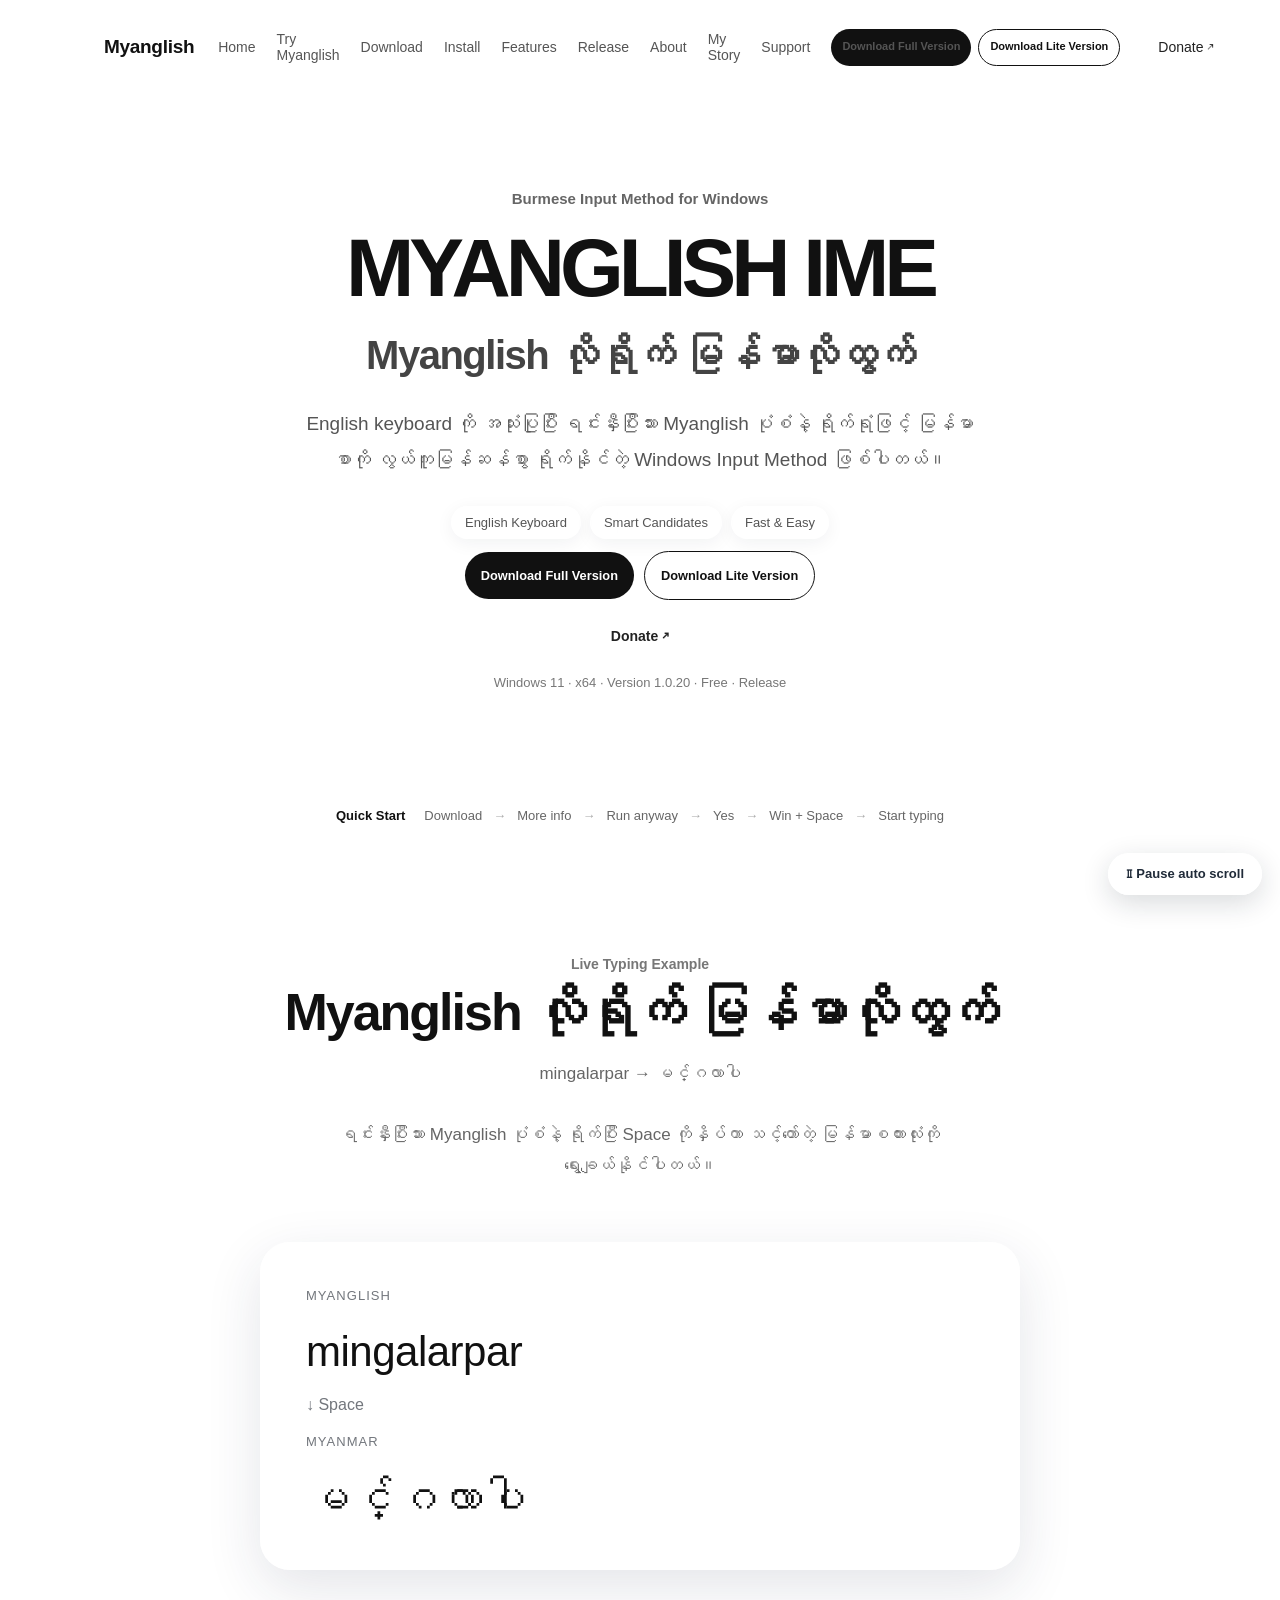
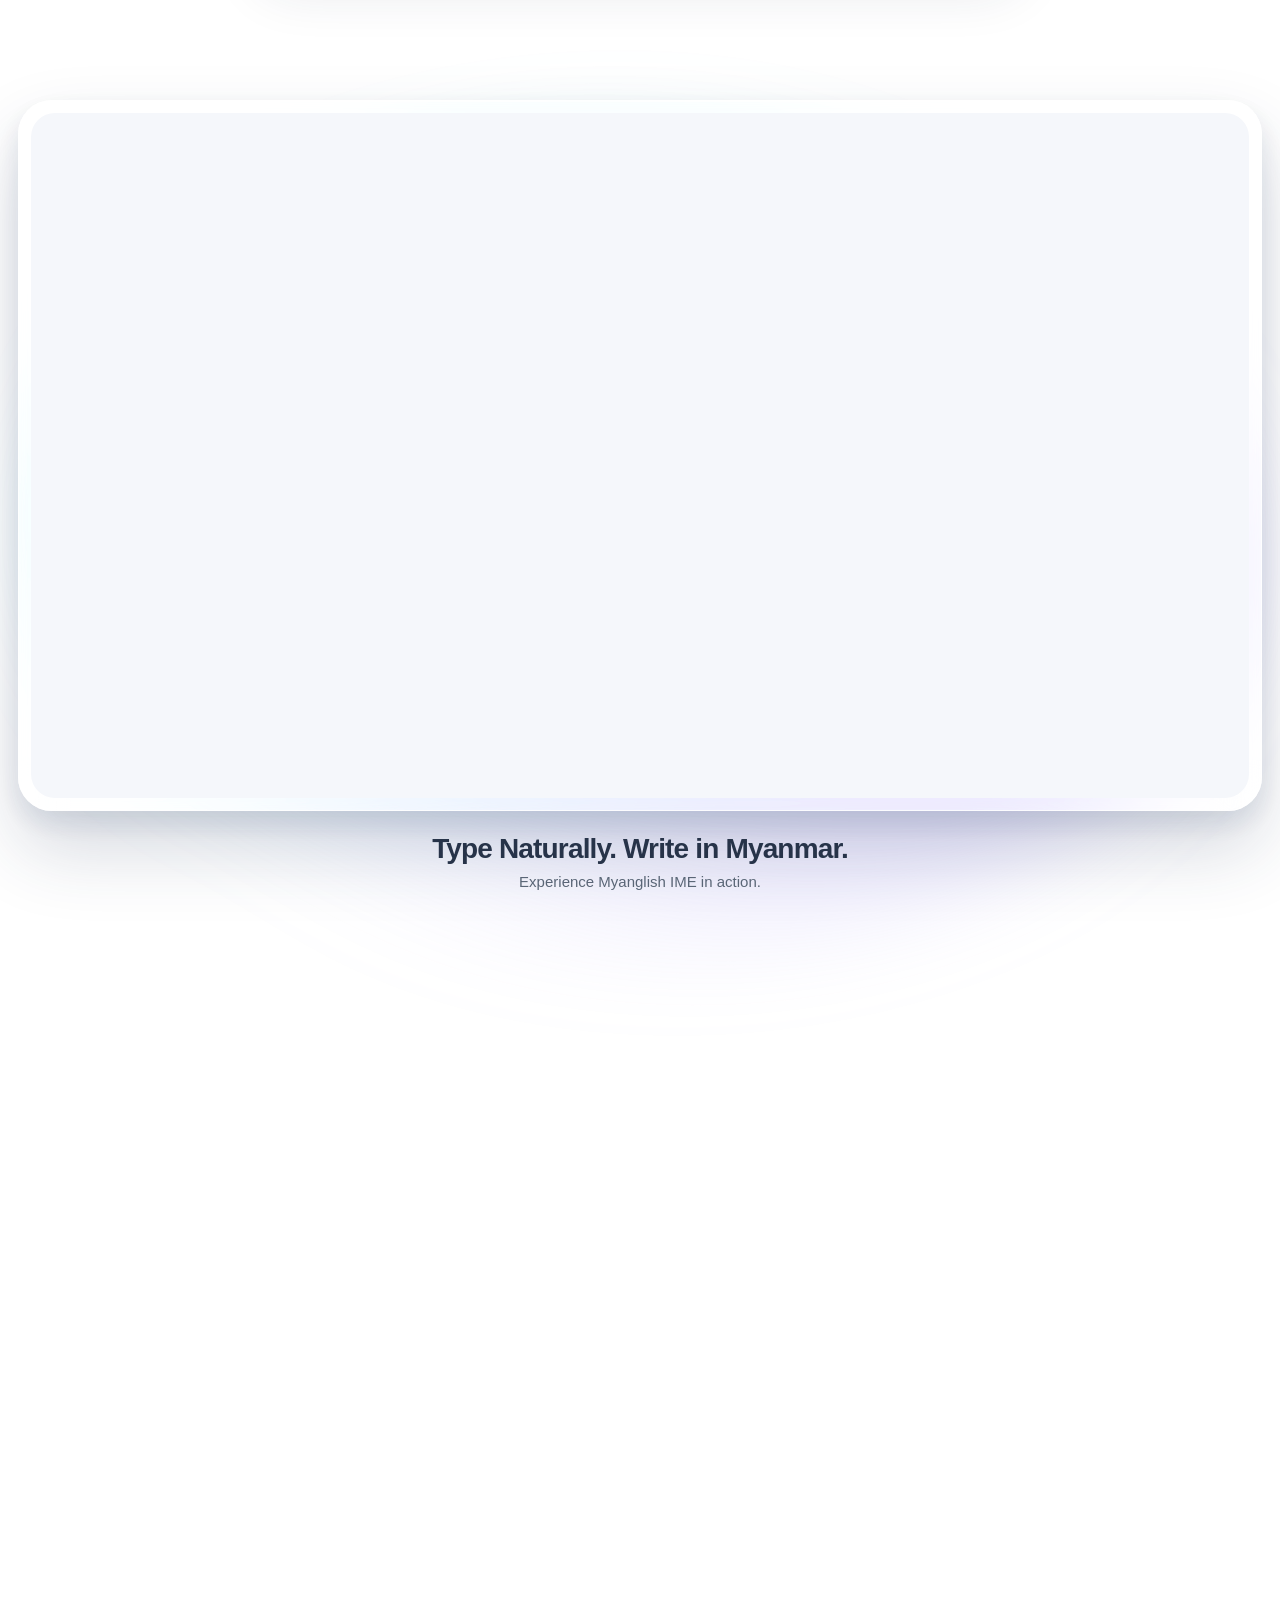
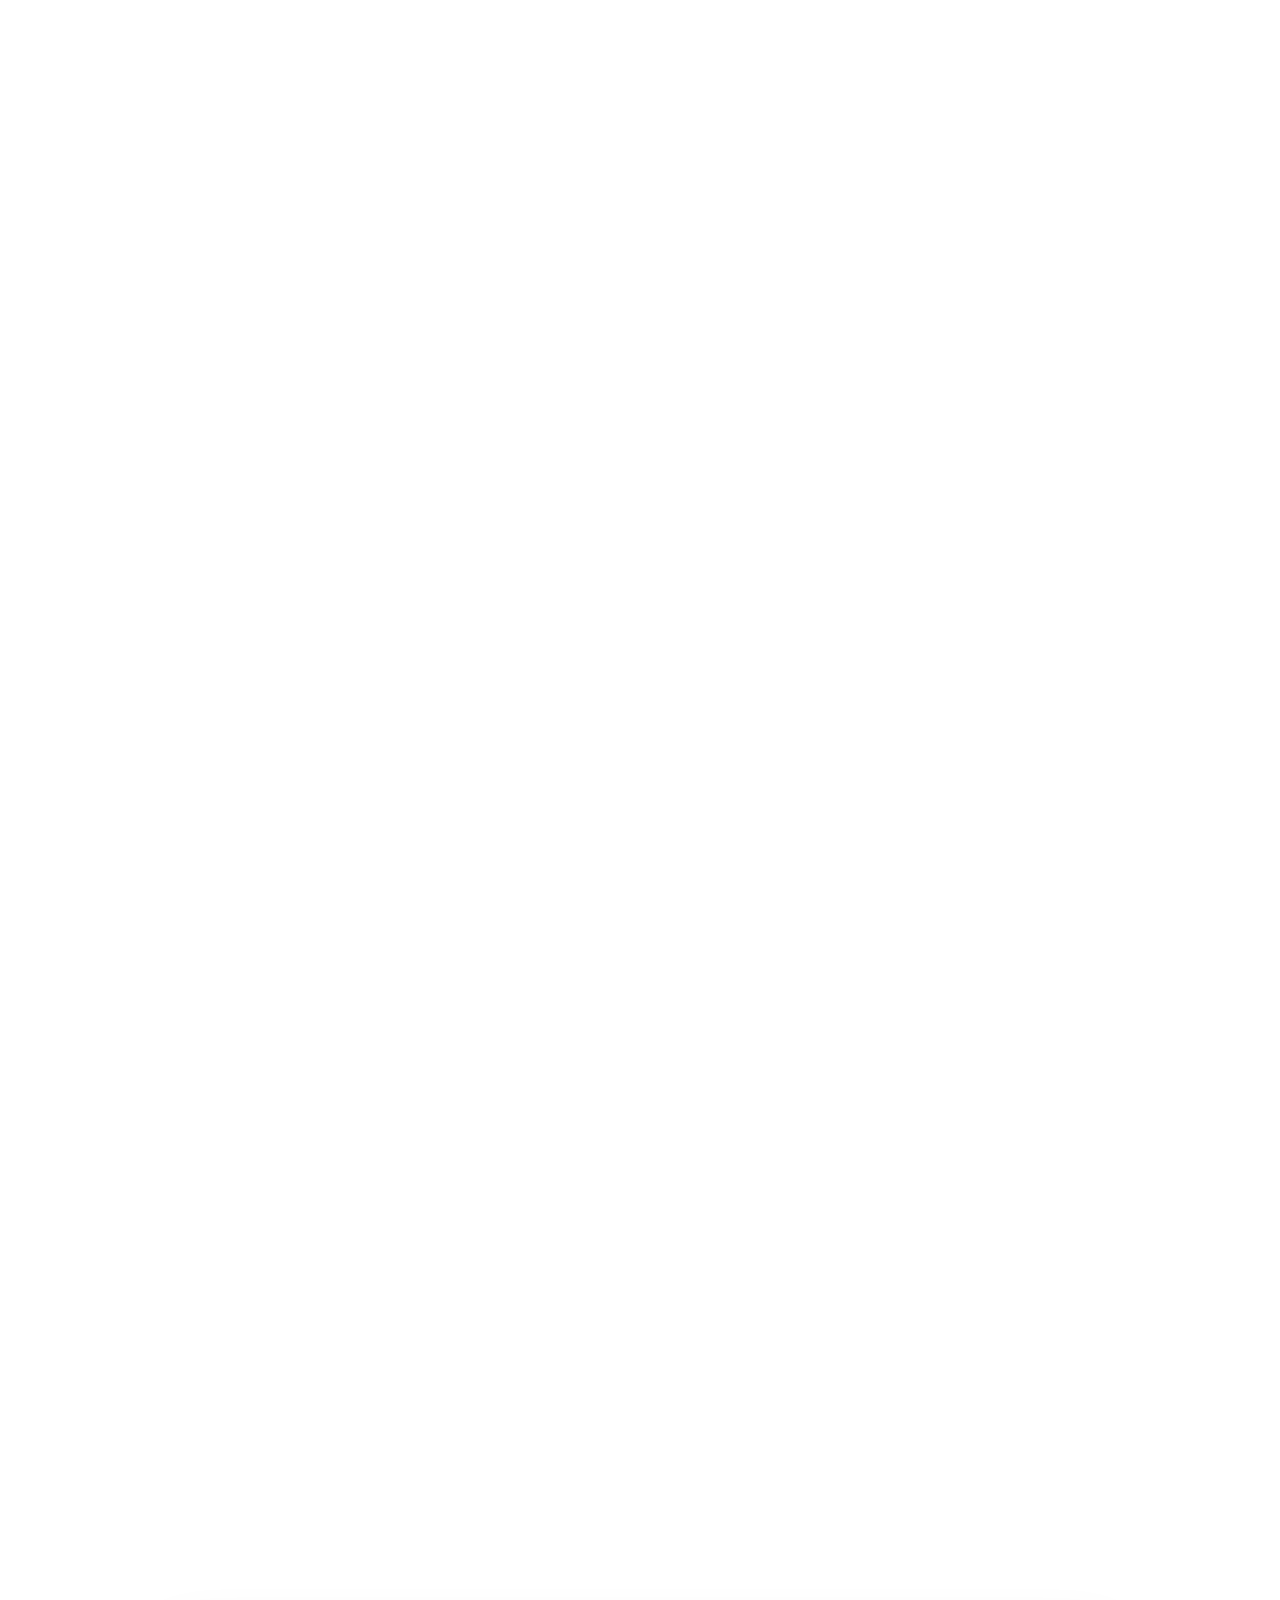
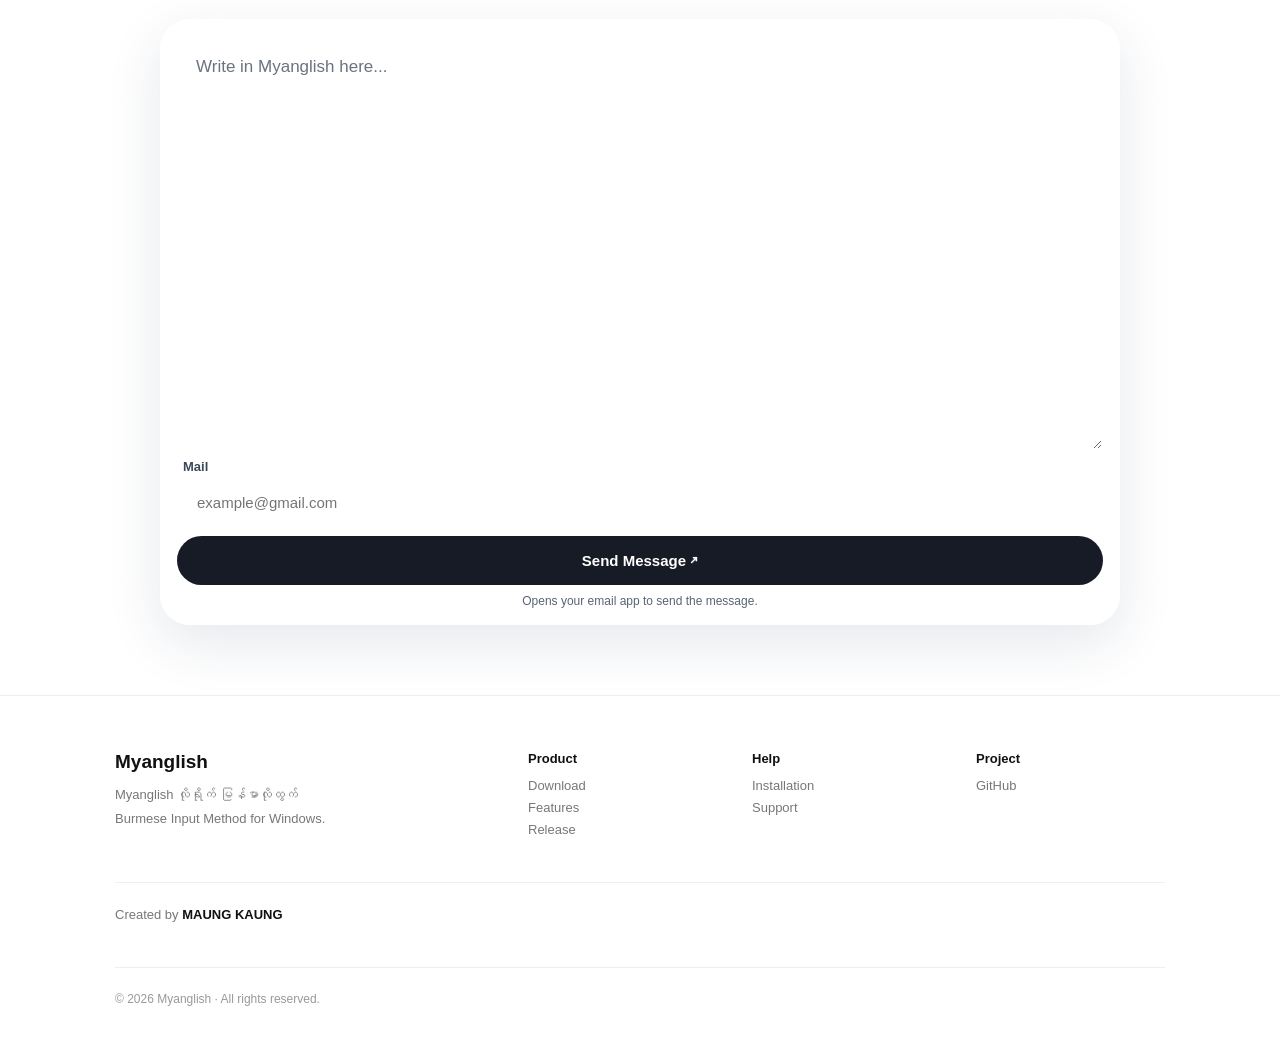
==== commit 65f1d808: "web: use public Lite EXE, keep header download buttons horizontal, remove stale notice" ====
--- a/index.html
+++ b/index.html
@@ -1123,15 +1123,21 @@
 }
 
 /* Full/Lite download choices: inherit existing colors and visual design */
-.myanglish-dual-download{display:flex;align-items:center;justify-content:center;gap:12px;flex-wrap:wrap;margin:16px 0}
-.myanglish-dual-download .primary-button{margin:0;white-space:normal}
+.myanglish-dual-download{display:flex;align-items:center;justify-content:center;gap:10px;flex-wrap:nowrap;margin:12px 0}
+.myanglish-dual-download .primary-button{margin:0;white-space:nowrap;flex:0 1 auto;padding-inline:16px;font-size:clamp(11px,1vw,14px)}
 .myanglish-lite-button{background:transparent!important;color:inherit!important;border:1px solid currentColor}
 .myanglish-lite-notice{font-size:13px;line-height:1.7;color:inherit;opacity:.72;margin:9px 0}
 .myanglish-step-split{display:grid;grid-template-columns:repeat(2,minmax(0,1fr));gap:28px;width:100%}
 .myanglish-step-split>div{min-width:0}
 .myanglish-step-split h4{margin:0 0 9px;font-size:18px}
 .myanglish-step-split p{margin:0 0 12px}
-@media(max-width:650px){.myanglish-step-split{grid-template-columns:1fr;gap:25px}.myanglish-dual-download{flex-direction:column;align-items:stretch}.myanglish-dual-download .primary-button{width:100%;text-align:center}}
+@media(max-width:650px){.myanglish-step-split{grid-template-columns:1fr;gap:25px}.myanglish-dual-download{flex-direction:row;align-items:center;gap:6px}.myanglish-dual-download .primary-button{width:auto;text-align:center;padding:10px 8px;font-size:10px}}
+
+/* Keep header download actions side by side without growing navigation height */
+.nav-right>.myanglish-dual-download{margin:0;display:flex;flex:0 0 auto;gap:7px;align-items:center}
+.nav-right>.myanglish-dual-download .primary-button{display:inline-flex;align-items:center;justify-content:center;padding:9px 11px;font-size:11px;line-height:1.2;border-radius:999px;min-height:37px}
+.nav-right>.myanglish-dual-download .myanglish-lite-button{border:1px solid currentColor}
+@media(max-width:1100px){.nav-right>.myanglish-dual-download .primary-button{font-size:10px;padding:8px 7px}}
 </style>
 </head>
 
@@ -1157,7 +1163,7 @@
             <a href="#story">My Story</a>
             <a href="#support">Support</a>
 
-            <div class="myanglish-dual-download"><a class="primary-button" href="https://github.com/maungkaung-iann/myanglish-download/releases/download/v1.0.20/MyanglishInstaller.exe">Download Full Version</a><a class="primary-button myanglish-lite-button" href="https://github.com/maungkaung-iann/myanglish-download/releases/download/lite-v1.0.20/Myanglish-Lite-Windows-x64.zip" download>Download Lite Version</a></div>
+            <div class="myanglish-dual-download"><a class="primary-button" href="https://github.com/maungkaung-iann/myanglish-download/releases/download/v1.0.20/MyanglishInstaller.exe">Download Full Version</a><a class="primary-button myanglish-lite-button" href="https://github.com/maungkaung-iann/myanglish-download/releases/download/lite-v1.0.20/MyanglishInstaller-Lite.exe" download>Download Lite Version</a></div>
             <a class="nav-donate" href="https://ko-fi.com/myanglish" target="_blank" rel="noopener noreferrer" aria-label="Donate to Myanglish on Ko-fi (opens in a new tab)">Donate ↗</a>
         </div>
     </div>
@@ -1191,7 +1197,7 @@
             <span class="hero-tag">Fast &amp; Easy</span>
         </div>
 
-        <div class="myanglish-dual-download"><a class="primary-button" href="https://github.com/maungkaung-iann/myanglish-download/releases/download/v1.0.20/MyanglishInstaller.exe">Download Full Version</a><a class="primary-button myanglish-lite-button" href="https://github.com/maungkaung-iann/myanglish-download/releases/download/lite-v1.0.20/Myanglish-Lite-Windows-x64.zip" download>Download Lite Version</a></div>
+        <div class="myanglish-dual-download"><a class="primary-button" href="https://github.com/maungkaung-iann/myanglish-download/releases/download/v1.0.20/MyanglishInstaller.exe">Download Full Version</a><a class="primary-button myanglish-lite-button" href="https://github.com/maungkaung-iann/myanglish-download/releases/download/lite-v1.0.20/MyanglishInstaller-Lite.exe" download>Download Lite Version</a></div>
 
         <div class="hero-donate">
             <a href="https://ko-fi.com/myanglish" target="_blank" rel="noopener noreferrer" aria-label="Donate to Myanglish on Ko-fi (opens in a new tab)">Donate ↗</a>
@@ -1314,9 +1320,9 @@
                 <span>Free</span>
             </div>
 
-            <div class="myanglish-dual-download"><a class="primary-button" href="https://github.com/maungkaung-iann/myanglish-download/releases/download/v1.0.20/MyanglishInstaller.exe">Download Full Version</a><a class="primary-button myanglish-lite-button" href="https://github.com/maungkaung-iann/myanglish-download/releases/download/lite-v1.0.20/Myanglish-Lite-Windows-x64.zip" download>Download Lite Version</a></div>
-
-            <p class="myanglish-lite-notice">Lite Version: Public Test Release (ZIP) ဖြစ်ပါတယ်။ ZIP ကို Extract လုပ်ပြီး MyanglishInstaller-Lite.exe ကို ဖွင့်ပါ။ Windows Security Warning ကို Lite က အမြဲဖြေရှင်းပေးနိုင်မည်ဟု အာမမခံနိုင်ပါ။</p>
+            <div class="myanglish-dual-download"><a class="primary-button" href="https://github.com/maungkaung-iann/myanglish-download/releases/download/v1.0.20/MyanglishInstaller.exe">Download Full Version</a><a class="primary-button myanglish-lite-button" href="https://github.com/maungkaung-iann/myanglish-download/releases/download/lite-v1.0.20/MyanglishInstaller-Lite.exe" download>Download Lite Version</a></div>
+
+            <p class="myanglish-lite-notice">Lite Version: Public Test Release ဖြစ်ပါတယ်။ MyanglishInstaller-Lite.exe ကို တိုက်ရိုက် Download လုပ်နိုင်ပါတယ်။ Windows Security Warning ကို Lite က အမြဲဖြေရှင်းပေးနိုင်မည်ဟု အာမမခံနိုင်ပါ။</p>
             <div class="file-name">
                 Full: MyanglishInstaller.exe · v1.0.20 · Unsigned Release
             </div>
@@ -1349,7 +1355,7 @@
                 <div class="step-text">
                     <strong>Download</strong>
                     <p>
-                        Download Full Version သို့မဟုတ် Download Lite Version ကို ရွေးပါ။ Lite Version ကို ZIP ဖိုင်အဖြစ် Download လုပ်ပြီး Extract လုပ်ပါ။
+                        Download Full Version သို့မဟုတ် Download Lite Version ကို ရွေးပါ။ Lite Version ကို Download လုပ်ပါ။
                     </p>
                 </div>
             </div>
@@ -1746,7 +1752,7 @@
             </div>
 
 
-            <div class="myanglish-dual-download"><a class="primary-button" href="https://github.com/maungkaung-iann/myanglish-download/releases/download/v1.0.20/MyanglishInstaller.exe">Download Full Version</a><a class="primary-button myanglish-lite-button" href="https://github.com/maungkaung-iann/myanglish-download/releases/download/lite-v1.0.20/Myanglish-Lite-Windows-x64.zip" download>Download Lite Version</a></div>
+            <div class="myanglish-dual-download"><a class="primary-button" href="https://github.com/maungkaung-iann/myanglish-download/releases/download/v1.0.20/MyanglishInstaller.exe">Download Full Version</a><a class="primary-button myanglish-lite-button" href="https://github.com/maungkaung-iann/myanglish-download/releases/download/lite-v1.0.20/MyanglishInstaller-Lite.exe" download>Download Lite Version</a></div>
 
         </div>
 
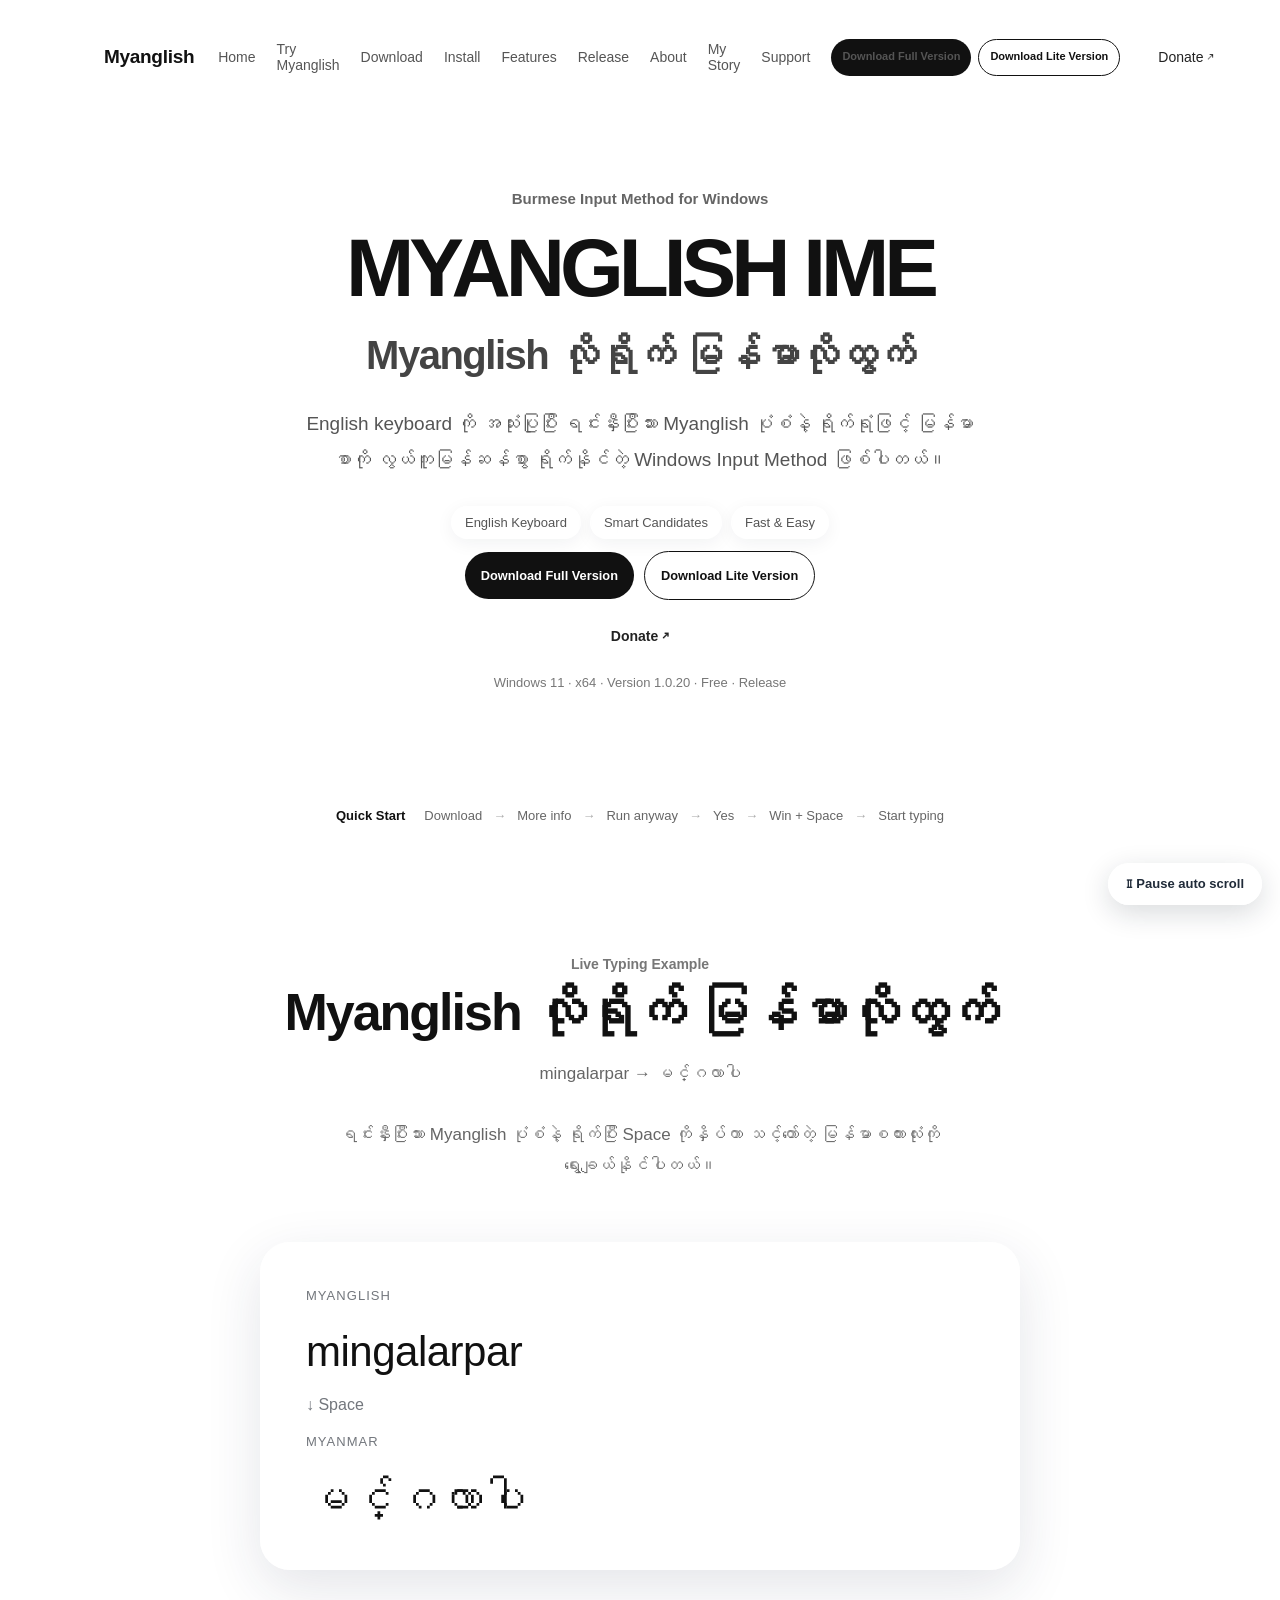
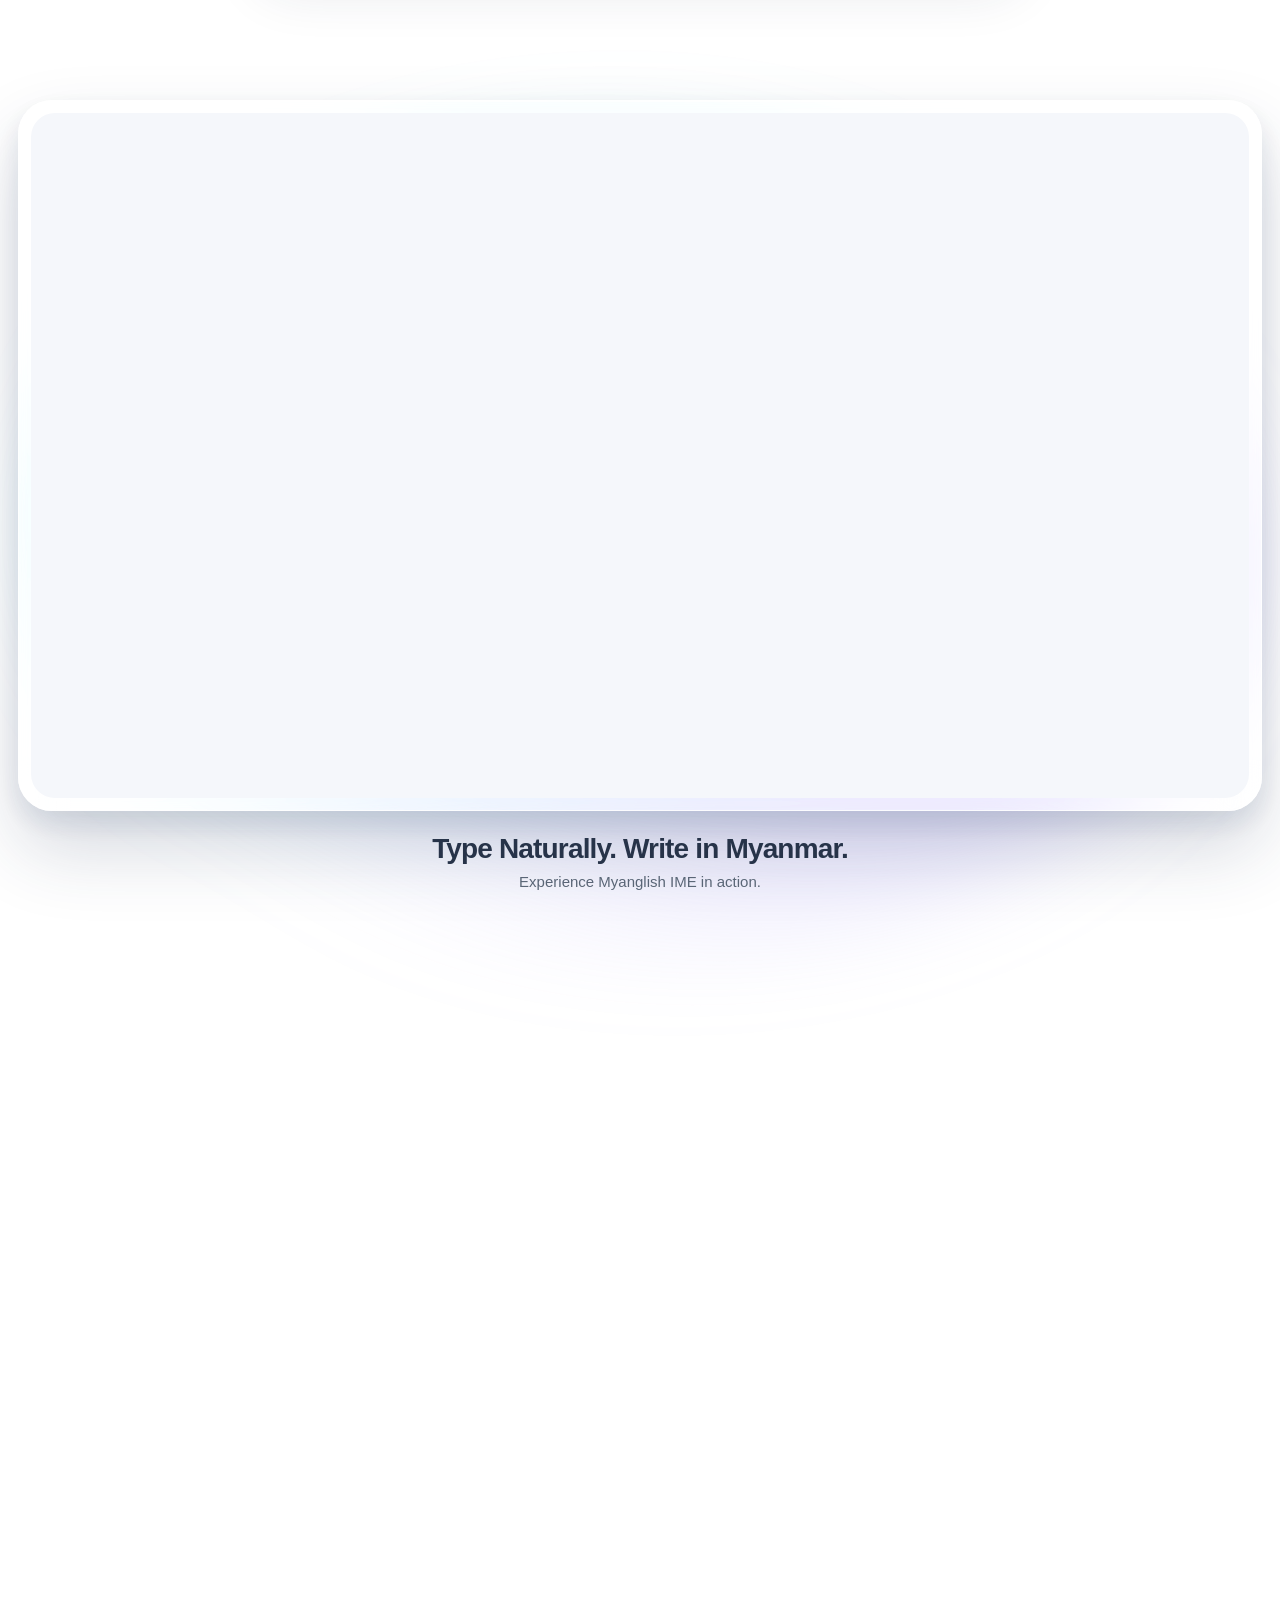
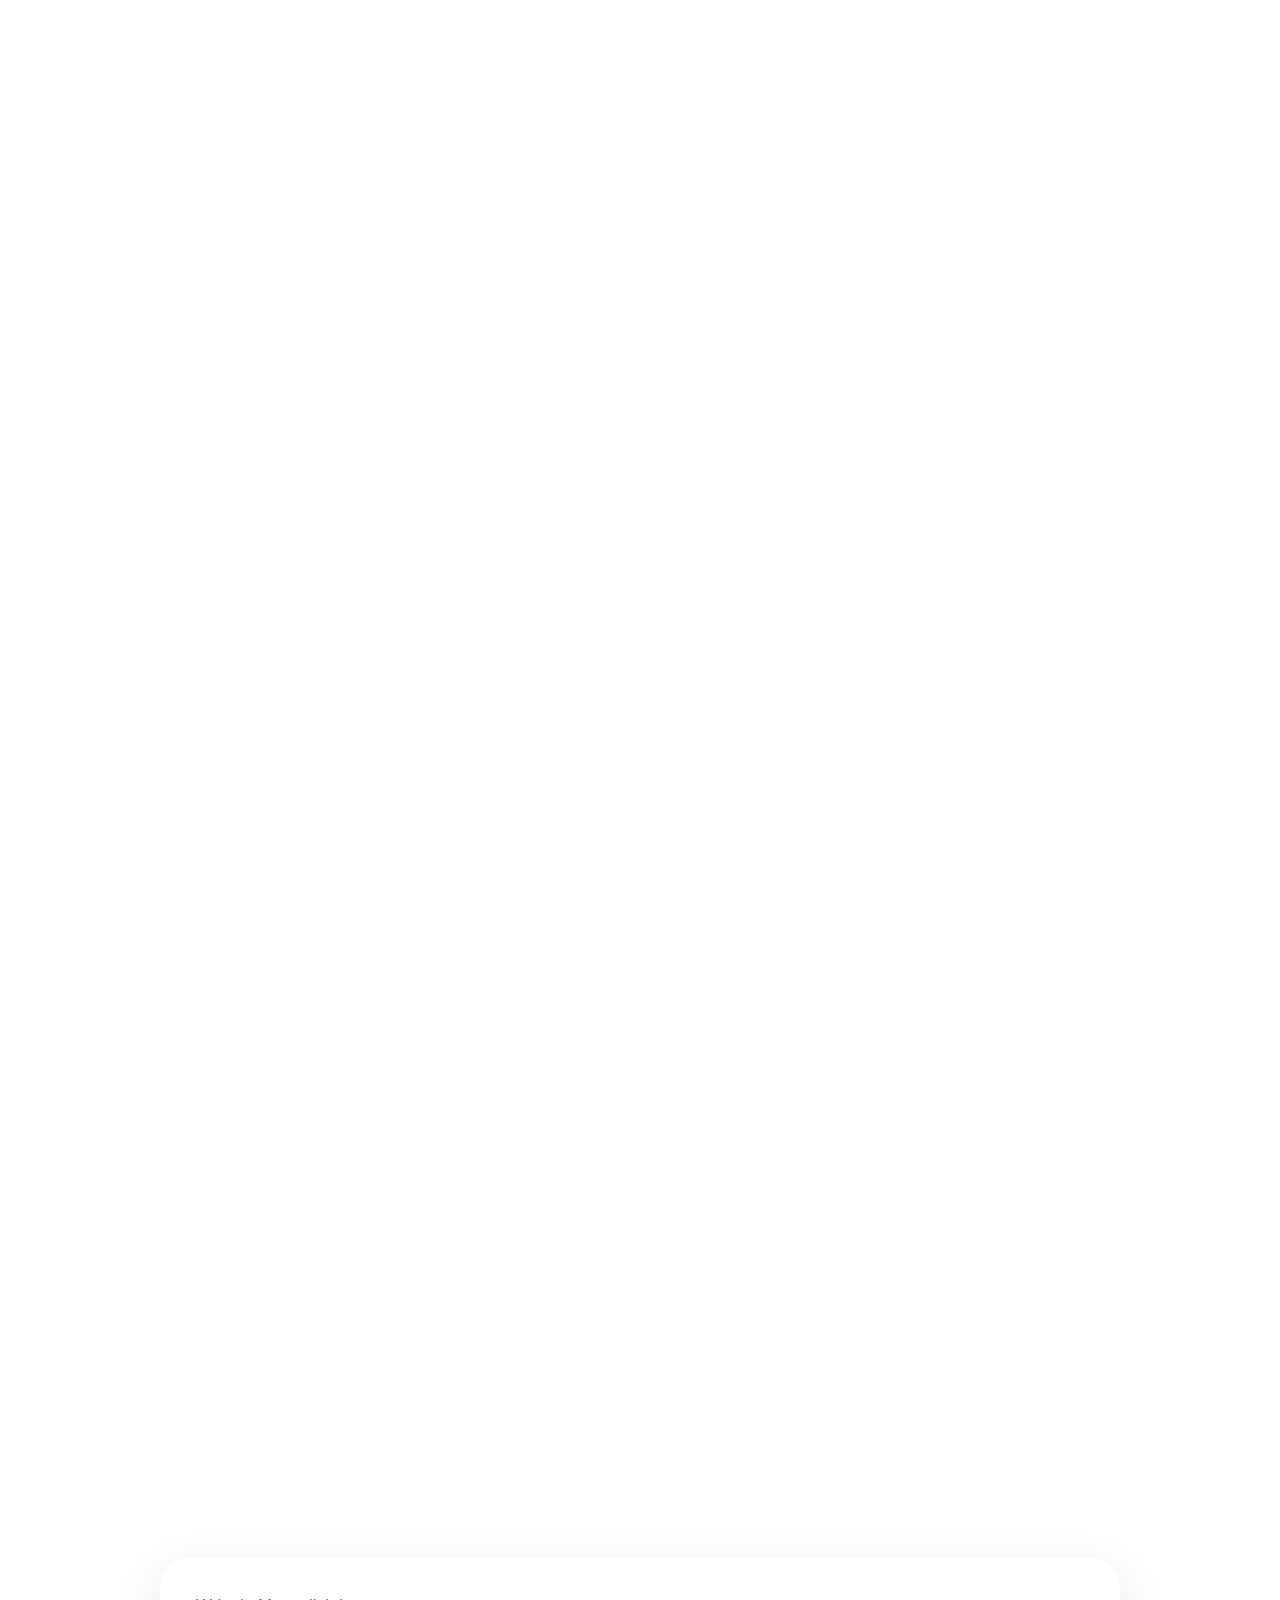
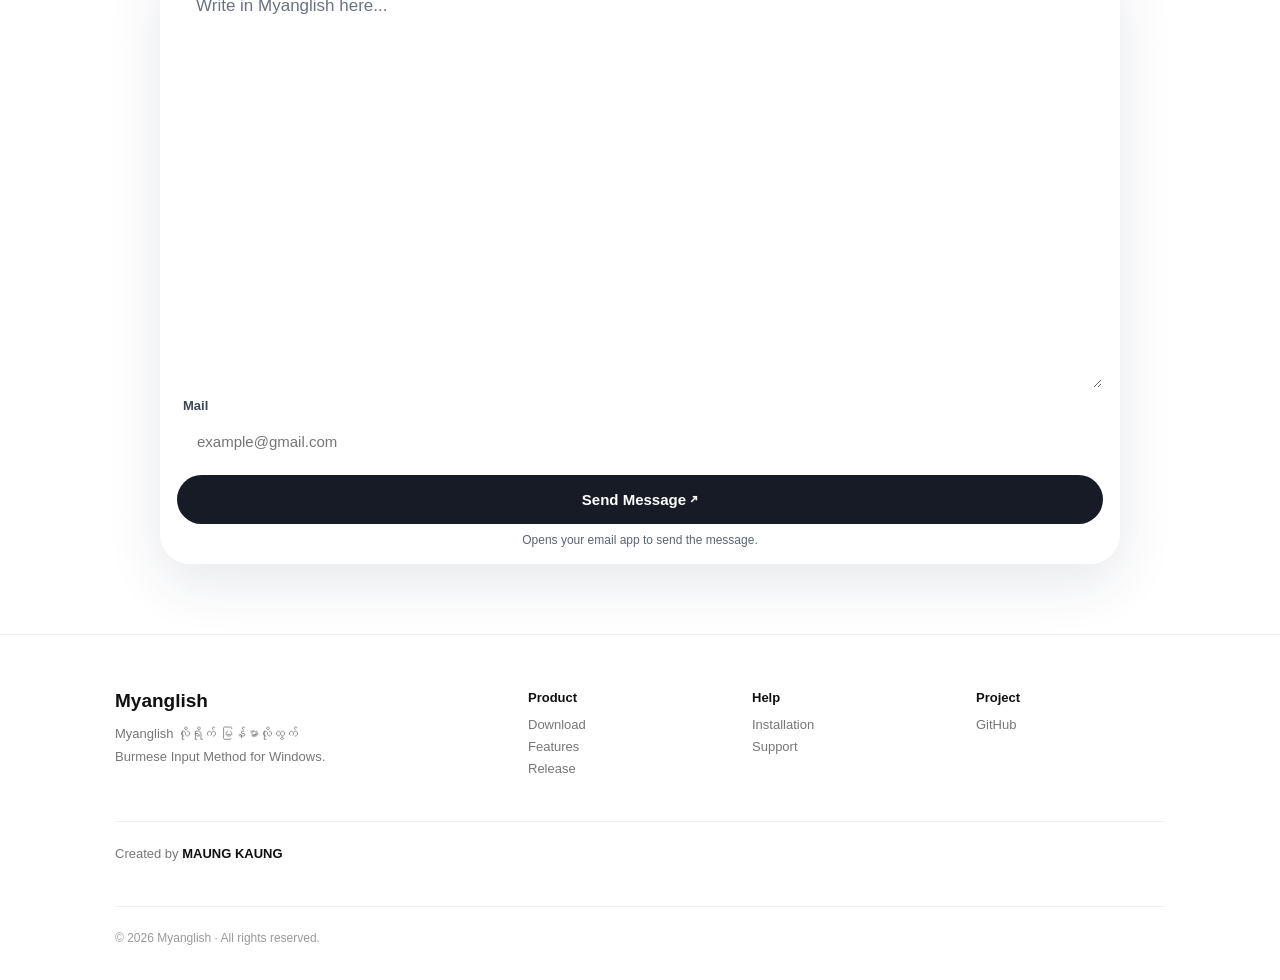
==== commit e70ee961: "web: simplify Run anyway and UAC installation guide wording" ====
--- a/index.html
+++ b/index.html
@@ -1399,7 +1399,7 @@
                 <div class="step-text">
                     <strong>Run anyway</strong>
                     <p>
-                        Windows က လုံခြုံရေးသတိပေးချက် ပြပါက File Source ကို အရင်စစ်ဆေးပါ။ Smart App Control Block ကို Security ပိတ်ပြီး မကျော်ပါနှင့်။
+                        Run anyway ကိုနှိပ်ပါ။
                     </p>
                 </div>
             </div>
@@ -1411,7 +1411,7 @@
                 <div class="step-text">
                     <strong>Allow Installation</strong>
                     <p>
-                        Windows User Account Control (UAC) က ခွင့်ပြုချက်တောင်းလာပါက File Name နဲ့ Download Source ကို စစ်ဆေးပြီး ယုံကြည်စိတ်ချရမှ Yes ကိုနှိပ်ပါ။
+                        Windows User Account Control (UAC) က ခွင့်ပြုချက်တောင်းလာပါက Yes ကိုနှိပ်ပါ။
                     </p>
                 </div>
             </div>
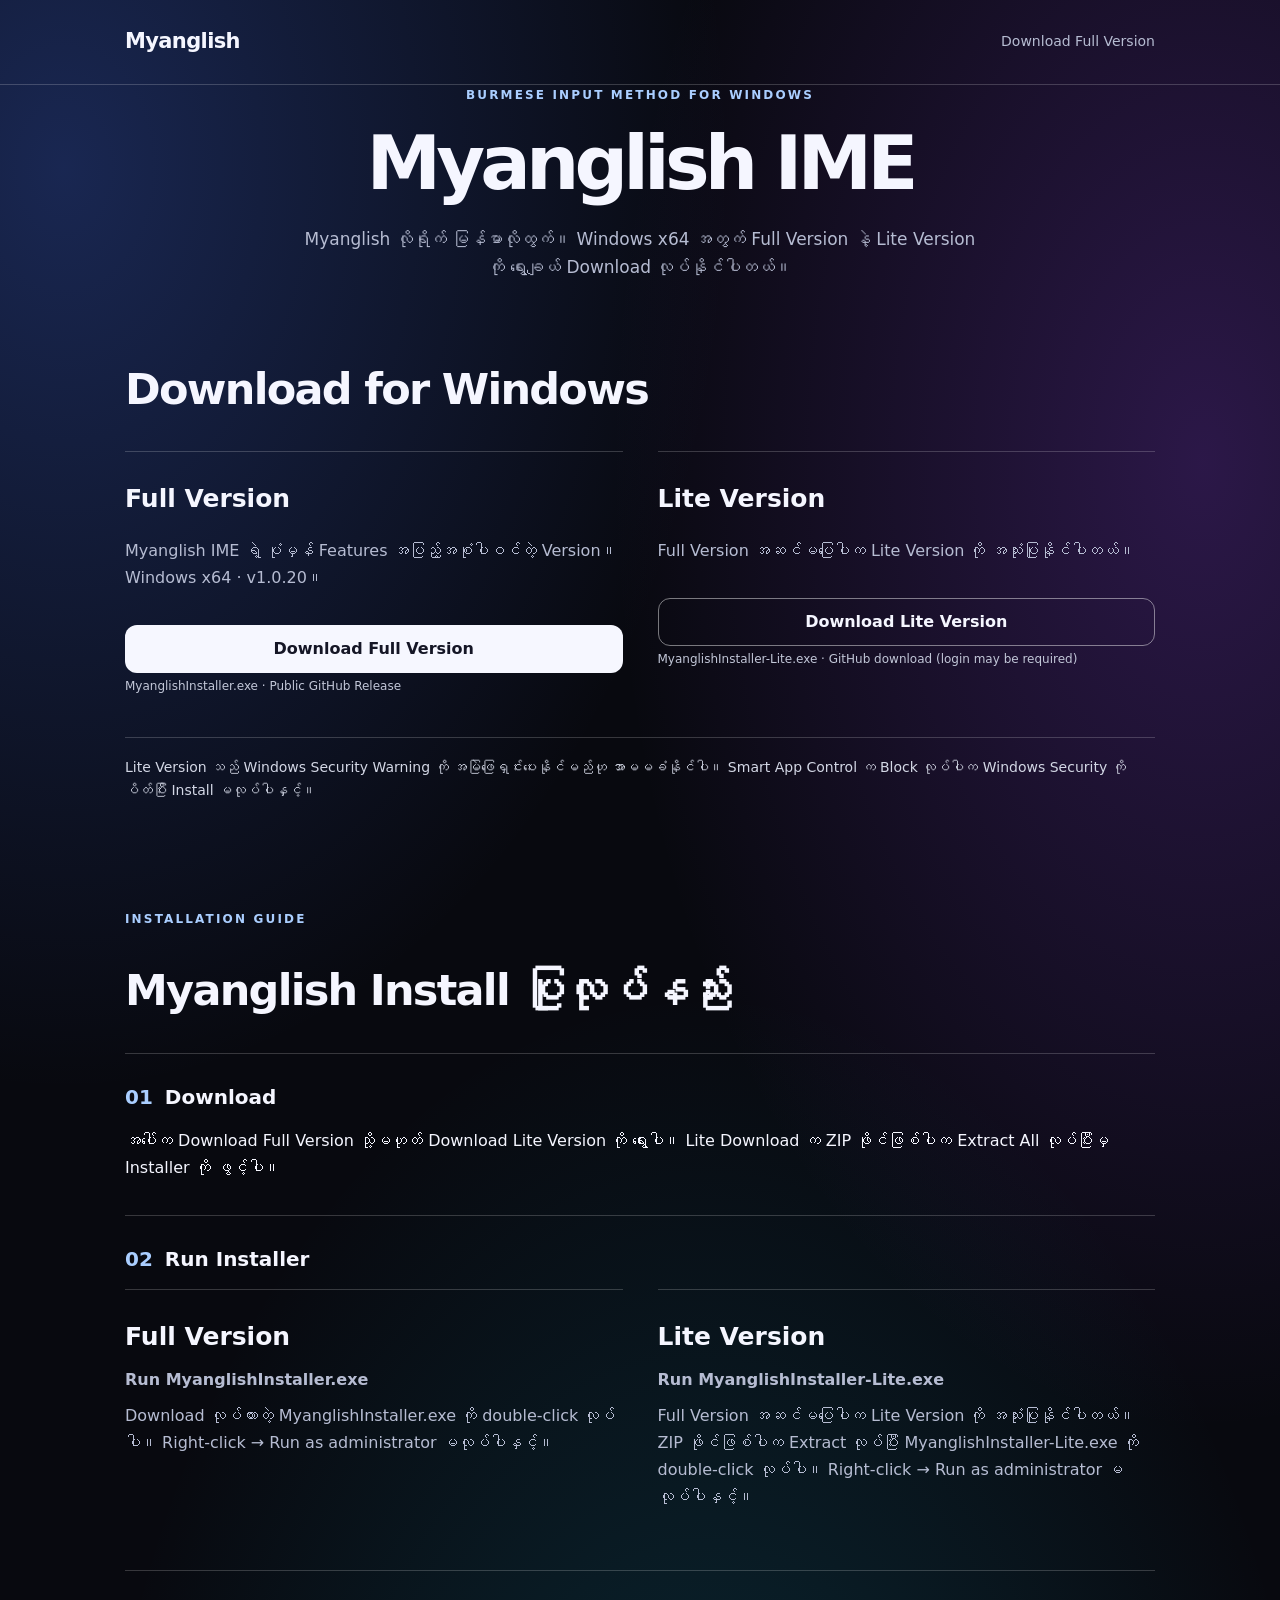
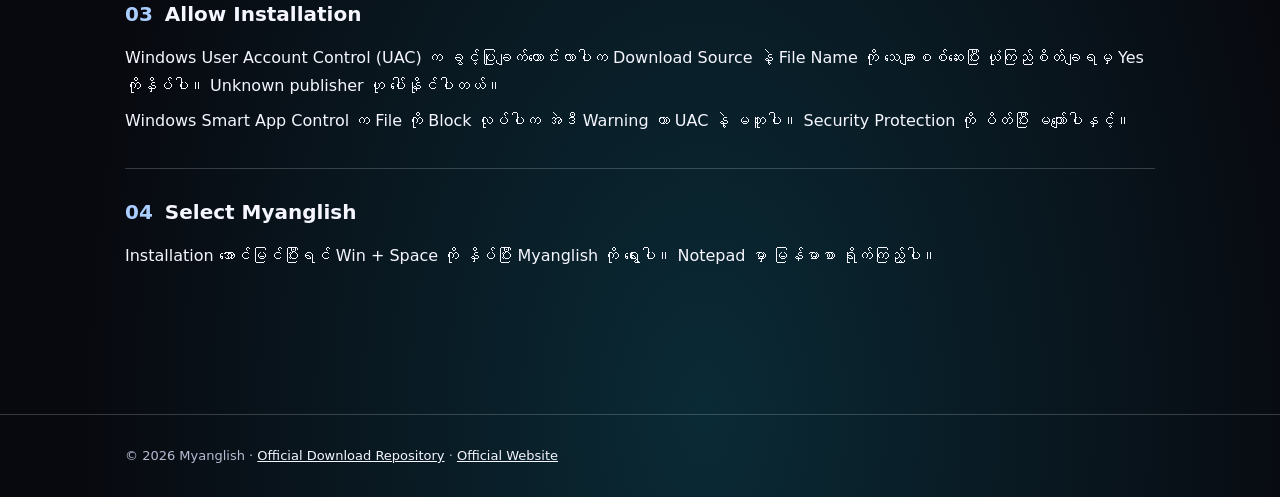
==== commit 08a52149: "Simplify download header and present Lite as fallback edition" ====
--- a/index.html
+++ b/index.html
@@ -1,2020 +1,32 @@
-<!DOCTYPE html>
+<!doctype html>
 <html lang="my">
 <head>
-<meta charset="UTF-8">
-<meta name="viewport" content="width=device-width, initial-scale=1.0">
-
-<title>Myanglish — Burmese Typing for Windows</title>
-<meta name="description" content="Myanglish IME — Myanglish လိုရိုက် မြန်မာလိုထွက်">
-
+<meta charset="utf-8">
+<meta name="viewport" content="width=device-width, initial-scale=1">
+<meta name="description" content="Official Myanglish IME Windows downloads — Full and Lite editions.">
+<title>Myanglish — Full &amp; Lite Downloads</title>
 <style>
-* {
-    box-sizing: border-box;
-}
-
-html {
-    scroll-behavior: smooth;
-}
-
-body {
-    margin: 0;
-    font-family: "Segoe UI", "Myanmar Text", Arial, sans-serif;
-    color: #111;
-    background: #fff;
-    -webkit-font-smoothing: antialiased;
-}
-
-a {
-    color: inherit;
-}
-
-nav {
-    position: sticky;
-    top: 0;
-    z-index: 100;
-    background: rgba(255,255,255,.88);
-    backdrop-filter: blur(18px);
-    border-bottom: 1px solid #eee;
-}
-
-.nav-inner {
-    max-width: 1120px;
-    min-height: 64px;
-    margin: auto;
-    padding: 0 24px;
-    display: flex;
-    align-items: center;
-    justify-content: space-between;
-    gap: 24px;
-}
-
-.brand {
-    font-size: 19px;
-    font-weight: 700;
-    letter-spacing: -.3px;
-    text-decoration: none;
-}
-
-.nav-right {
-    display: flex;
-    align-items: center;
-    gap: 21px;
-    font-size: 14px;
-}
-
-.nav-right a {
-    text-decoration: none;
-    color: #555;
-}
-
-.nav-right a:hover {
-    color: #111;
-}
-
-.nav-download {
-    background: #111 !important;
-    color: #fff !important;
-    padding: 9px 16px;
-    border-radius: 999px;
-}
-
-.hero {
-    min-height: 720px;
-    padding: 120px 24px 90px;
-    display: flex;
-    justify-content: center;
-    align-items: center;
-    text-align: center;
-}
-
-.hero-inner {
-    max-width: 900px;
-}
-
-.eyebrow {
-    font-size: 15px;
-    font-weight: 600;
-    color: #666;
-    margin-bottom: 22px;
-}
-
-h1 {
-    margin: 0;
-    font-size: clamp(58px, 10vw, 104px);
-    letter-spacing: -5px;
-    line-height: .95;
-}
-
-.hero h2 {
-    margin: 26px 0 0;
-    font-size: clamp(25px, 4vw, 40px);
-    letter-spacing: -1.5px;
-    font-weight: 600;
-    color: #444;
-}
-
-.hero-description {
-    max-width: 680px;
-    margin: 28px auto 0;
-    font-size: 19px;
-    line-height: 1.9;
-    color: #555;
-}
-
-.hero-tags {
-    margin: 27px auto 0;
-    display: flex;
-    justify-content: center;
-    flex-wrap: wrap;
-    gap: 9px;
-}
-
-.hero-tag {
-    padding: 8px 13px;
-    border: 1px solid #ddd;
-    border-radius: 999px;
-    color: #555;
-    font-size: 13px;
-}
-
-.primary-button {
-    display: inline-block;
-    margin-top: 38px;
-    padding: 16px 28px;
-    border-radius: 999px;
-    background: #111;
-    color: #fff;
-    text-decoration: none;
-    font-size: 16px;
-    font-weight: 600;
-    transition: transform .2s, opacity .2s;
-}
-
-.primary-button:hover {
-    transform: translateY(-2px);
-    opacity: .88;
-}
-
-.release-meta {
-    margin-top: 17px;
-    font-size: 13px;
-    color: #777;
-}
-
-.quick-start {
-    border-top: 1px solid #eee;
-    border-bottom: 1px solid #eee;
-    padding: 22px 24px;
-}
-
-.quick-inner {
-    max-width: 1050px;
-    margin: auto;
-    display: flex;
-    align-items: center;
-    justify-content: center;
-    flex-wrap: wrap;
-    gap: 11px;
-    color: #666;
-    font-size: 13px;
-}
-
-.quick-title {
-    color: #111;
-    font-weight: 700;
-    margin-right: 8px;
-}
-
-.quick-step {
-    white-space: nowrap;
-}
-
-.quick-arrow {
-    color: #aaa;
-}
-
-.section {
-    padding: 110px 24px;
-}
-
-.section-soft {
-    background: #f6f6f7;
-}
-
-.container {
-    max-width: 1050px;
-    margin: auto;
-}
-
-.section-title {
-    max-width: 750px;
-    margin: 0 auto 60px;
-    text-align: center;
-}
-
-.section-kicker {
-    margin-bottom: 12px;
-    color: #777;
-    font-size: 14px;
-    font-weight: 600;
-}
-
-.section-title h2 {
-    margin: 0;
-    font-size: clamp(34px, 5vw, 52px);
-    letter-spacing: -2px;
-    line-height: 1.1;
-}
-
-.section-title p {
-    margin: 18px auto 0;
-    max-width: 650px;
-    color: #666;
-    line-height: 1.8;
-    font-size: 17px;
-}
-
-.demo {
-    max-width: 760px;
-    margin: auto;
-    padding: 45px;
-    border-radius: 30px;
-    background: #111;
-    color: #fff;
-}
-
-.demo-label {
-    color: #999;
-    font-size: 13px;
-    margin-bottom: 25px;
-    letter-spacing: .08em;
-}
-
-.demo-input {
-    font-size: clamp(25px, 5vw, 42px);
-    letter-spacing: -.5px;
-}
-
-.demo-arrow {
-    margin: 20px 0;
-    color: #777;
-}
-
-.demo-output {
-    font-size: clamp(28px, 5vw, 44px);
-}
-
-.download-card {
-    max-width: 820px;
-    margin: auto;
-    padding: 48px;
-    border-radius: 30px;
-    background: #f6f6f7;
-    text-align: center;
-}
-
-.download-card h3 {
-    margin: 0;
-    font-size: clamp(28px, 5vw, 42px);
-    letter-spacing: -1.5px;
-}
-
-.download-card p {
-    max-width: 600px;
-    margin: 18px auto 0;
-    color: #666;
-    line-height: 1.8;
-}
-
-.download-details {
-    margin-top: 25px;
-    display: flex;
-    justify-content: center;
-    flex-wrap: wrap;
-    gap: 9px;
-}
-
-.download-details span {
-    padding: 7px 12px;
-    border-radius: 999px;
-    background: #fff;
-    border: 1px solid #ddd;
-    font-size: 12px;
-    color: #666;
-}
-
-.file-name {
-    margin-top: 18px;
-    color: #777;
-    font-size: 13px;
-}
-
-.steps {
-    max-width: 820px;
-    margin: auto;
-}
-
-.step {
-    display: grid;
-    grid-template-columns: 48px 1fr;
-    gap: 18px;
-    align-items: start;
-    padding: 27px 0;
-    border-bottom: 1px solid #ddd;
-}
-
-.step-number {
-    width: 38px;
-    height: 38px;
-    display: flex;
-    align-items: center;
-    justify-content: center;
-    background: #111;
-    color: #fff;
-    border-radius: 50%;
-    font-weight: 600;
-}
-
-.step-text {
-    padding-top: 4px;
-    font-size: 17px;
-    line-height: 1.8;
-}
-
-.step-text strong {
-    display: block;
-    margin-bottom: 4px;
-}
-
-.step-text p {
-    margin: 0;
-    color: #555;
-}
-
-.smartscreen-note {
-    max-width: 820px;
-    margin: 35px auto 0;
-    padding: 27px 30px;
-    border-radius: 24px;
-    background: #f6f6f7;
-}
-
-.smartscreen-note strong {
-    display: block;
-    margin-bottom: 9px;
-}
-
-.smartscreen-note p {
-    margin: 0;
-    color: #555;
-    line-height: 1.85;
-}
-
-.guide-image {
-    max-width: 760px;
-    margin: 45px auto 0;
-}
-
-.guide-image img {
-    display: block;
-    width: 100%;
-    height: auto;
-    border-radius: 28px;
-    box-shadow: 0 20px 60px rgba(0,0,0,.10);
-}
-
-.smart-actions {
-    max-width: 760px;
-    margin: 30px auto 0;
-    display: grid;
-    grid-template-columns: 1fr 1fr;
-    gap: 18px;
-}
-
-.smart-action {
-    padding: 27px;
-    background: #f6f6f7;
-    border-radius: 24px;
-}
-
-.smart-action span {
-    display: block;
-    color: #777;
-    font-size: 12px;
-    margin-bottom: 9px;
-}
-
-.smart-action strong {
-    display: block;
-    font-size: 20px;
-    margin-bottom: 8px;
-}
-
-.smart-action p {
-    margin: 0;
-    color: #555;
-    line-height: 1.7;
-}
-
-.feature-grid {
-    display: grid;
-    grid-template-columns: repeat(2, 1fr);
-    gap: 18px;
-}
-
-.feature {
-    min-height: 230px;
-    padding: 32px;
-    background: #fff;
-    border-radius: 28px;
-}
-
-.feature-label {
-    font-size: 14px;
-    color: #777;
-    margin-bottom: 42px;
-}
-
-.feature strong {
-    display: block;
-    font-size: 24px;
-    margin-bottom: 13px;
-}
-
-.feature p {
-    margin: 0;
-    color: #555;
-    line-height: 1.8;
-}
-
-.release-card {
-    max-width: 820px;
-    margin: auto;
-    padding: 38px;
-    border: 1px solid #e5e5e5;
-    border-radius: 28px;
-}
-
-.release-top {
-    display: flex;
-    justify-content: space-between;
-    gap: 25px;
-    align-items: center;
-}
-
-.release-card h3 {
-    margin: 0;
-    font-size: 27px;
-}
-
-.stable {
-    padding: 7px 13px;
-    border-radius: 999px;
-    background: #eaf7ed;
-    font-size: 13px;
-    font-weight: 600;
-}
-
-.release-copy {
-    color: #666;
-    line-height: 1.8;
-    margin: 18px 0 0;
-}
-
-.release-details {
-    margin-top: 25px;
-    padding-top: 25px;
-    border-top: 1px solid #eee;
-    display: grid;
-    grid-template-columns: repeat(5,1fr);
-    gap: 20px;
-}
-
-.release-details span {
-    display: block;
-    color: #777;
-    font-size: 12px;
-    margin-bottom: 7px;
-}
-
-.release-details strong {
-    font-size: 14px;
-    overflow-wrap: anywhere;
-}
-
-.support {
-    text-align: center;
-}
-
-.support-tags {
-    display: flex;
-    justify-content: center;
-    flex-wrap: wrap;
-    gap: 9px;
-    margin: 25px 0 8px;
-}
-
-.support-tags span {
-    border: 1px solid #ddd;
-    padding: 8px 13px;
-    border-radius: 999px;
-    color: #555;
-    font-size: 13px;
-}
-
-.support-link {
-    display: inline-block;
-    margin-top: 25px;
-    font-weight: 600;
-    color: #111;
-}
-
-footer {
-    border-top: 1px solid #eee;
-    padding: 55px 24px 35px;
-}
-
-.footer-inner {
-    max-width: 1050px;
-    margin: auto;
-}
-
-.footer-grid {
-    display: grid;
-    grid-template-columns: 2fr 1fr 1fr 1fr;
-    gap: 35px;
-}
-
-.footer-brand strong {
-    display: block;
-    font-size: 19px;
-    color: #111;
-    margin-bottom: 10px;
-}
-
-.footer-brand p {
-    max-width: 330px;
-    margin: 0;
-    color: #777;
-    font-size: 13px;
-    line-height: 1.8;
-}
-
-.footer-column strong {
-    display: block;
-    margin-bottom: 12px;
-    color: #111;
-    font-size: 13px;
-}
-
-.footer-column a {
-    display: block;
-    margin: 7px 0;
-    color: #777;
-    text-decoration: none;
-    font-size: 13px;
-}
-
-.copyright {
-    margin-top: 45px;
-    padding-top: 24px;
-    border-top: 1px solid #eee;
-    color: #999;
-    font-size: 12px;
-}
-
-@media (max-width: 900px) {
-    .nav-right {
-        gap: 15px;
-    }
-
-    .nav-right a:not(.nav-download) {
-        display: none;
-    }
-
-    .release-details {
-        grid-template-columns: repeat(2,1fr);
-    }
-
-    .footer-grid {
-        grid-template-columns: 1fr 1fr;
-    }
-}
-
-@media (max-width: 760px) {
-    .hero {
-        min-height: 620px;
-        padding-top: 90px;
-    }
-
-    h1 {
-        letter-spacing: -3px;
-    }
-
-    .feature-grid,
-    .smart-actions {
-        grid-template-columns: 1fr;
-    }
-
-    .release-details {
-        grid-template-columns: 1fr;
-    }
-
-    .footer-grid {
-        grid-template-columns: 1fr;
-    }
-
-    .download-card {
-        padding: 34px 24px;
-    }
-}
-
-/* ==========================================================
-   MYANGLISH ADD-ON CSS
-   Existing theme is intentionally preserved.
-========================================================== */
-
-.hero h1 {
-    white-space: nowrap;
-    font-size: clamp(46px, 7vw, 82px);
-}
-
-.download-title-one-line {
-    white-space: nowrap;
-    font-size: clamp(30px, 5vw, 56px) !important;
-}
-
-.install-inline-image {
-    display: block;
-    width: min(100%, 720px);
-    height: auto;
-    margin: 28px auto 8px;
-    border-radius: 28px;
-    box-shadow: 0 14px 42px rgba(0,0,0,.10);
-}
-
-.keyboard-layout-image {
-    display: block;
-    width: min(100%, 560px);
-    height: auto;
-    margin: 28px auto 8px;
-    border-radius: 22px;
-    box-shadow: 0 12px 34px rgba(0,0,0,.10);
-}
-
-@media (max-width: 700px) {
-    .hero h1 {
-        font-size: clamp(35px, 10vw, 56px);
-        letter-spacing: -3px;
-    }
-
-    .download-title-one-line {
-        white-space: normal;
-        font-size: clamp(26px, 7vw, 38px) !important;
-    }
-}
-
-
-/* ==========================================================
-   MYANGLISH VERTICAL FEATURES
-========================================================== */
-
-.feature-grid {
-    display: block;
-    max-width: 850px;
-    margin: 0 auto;
-}
-
-.feature {
-    min-height: 0;
-    padding: 38px 0;
-    background: transparent;
-    border-radius: 0;
-    border-bottom: 1px solid #ddd;
-
-    display: grid;
-    grid-template-columns: 70px 1fr;
-    column-gap: 22px;
-}
-
-.feature:first-child {
-    border-top: 1px solid #ddd;
-}
-
-.feature-label {
-    margin: 0;
-    padding-top: 5px;
-    color: #999;
-    font-size: 15px;
-    font-weight: 700;
-    grid-column: 1;
-    grid-row: 1 / span 3;
-}
-
-.feature strong {
-    display: block;
-    grid-column: 2;
-    margin: 0 0 14px;
-    font-size: 26px;
-    letter-spacing: -.6px;
-}
-
-.feature p {
-    grid-column: 2;
-    margin: 7px 0;
-    color: #555;
-    line-height: 1.9;
-}
-
-.feature-example {
-    grid-column: 2;
-    margin-top: 15px;
-    padding: 17px 19px;
-    border-radius: 15px;
-    background: #f6f6f7;
-    line-height: 2;
-}
-
-.feature code {
-    padding: 2px 6px;
-    border-radius: 6px;
-    background: #f0f0f2;
-    font-family: Consolas, monospace;
-    font-size: .92em;
-}
-
-@media (max-width: 700px) {
-    .feature {
-        grid-template-columns: 1fr;
-        row-gap: 8px;
-    }
-
-    .feature-label,
-    .feature strong,
-    .feature p,
-    .feature-example {
-        grid-column: 1;
-        grid-row: auto;
-    }
-
-    .feature-label {
-        padding-top: 0;
-    }
-}
-
-
-/* ==========================================================
-   MYANGLISH CONTACT ADDON
-========================================================== */
-
-.myanglish-contact-links {
-    display: flex;
-    justify-content: center;
-    flex-wrap: wrap;
-    gap: 12px;
-    margin-top: 28px;
-}
-
-.myanglish-contact {
-    display: inline-flex;
-    align-items: center;
-    justify-content: center;
-    min-height: 48px;
-    padding: 0 21px;
-    border: 1px solid #ddd;
-    border-radius: 999px;
-    background: #fff;
-    color: #111;
-    text-decoration: none;
-    font-size: 14px;
-    font-weight: 600;
-    transition: .2s;
-}
-
-.myanglish-contact:hover {
-    background: #f1f1f3;
-    transform: translateY(-1px);
-}
-
-.myanglish-creator {
-    margin-top: 38px;
-    padding-top: 24px;
-    border-top: 1px solid #eee;
-    color: #777;
-    font-size: 13px;
-}
-
-.myanglish-creator strong {
-    color: #111;
-}
-
-
-/* Glass treatment for the Myanglish typing demo box. */
-.demo {
-    background: rgba(255,255,255,.30);
-    border: 1px solid rgba(255,255,255,.70);
-    -webkit-backdrop-filter: blur(24px) saturate(145%);
-    backdrop-filter: blur(24px) saturate(145%);
-    box-shadow: 0 18px 55px rgba(30,45,70,.12);
-    color: #111;
-}
-.demo-label, .demo-arrow { color: rgba(35,40,50,.64); }
-@media (prefers-reduced-motion: reduce) {
-    .demo { -webkit-backdrop-filter: none; backdrop-filter: none; background: rgba(255,255,255,.90); }
-}
-
-/* Frosted glass surfaces over the continuous motion background. */
-:root {
-    --glass-fill: rgba(255,255,255,.34);
-    --glass-border: rgba(255,255,255,.65);
-    --glass-shadow: 0 12px 38px rgba(25,35,55,.10);
-}
-nav {
-    background: rgba(255,255,255,.48);
-    -webkit-backdrop-filter: blur(22px) saturate(145%);
-    backdrop-filter: blur(22px) saturate(145%);
-    border-bottom: 1px solid var(--glass-border);
-}
-.quick-start {
-    background: rgba(255,255,255,.30) !important;
-    -webkit-backdrop-filter: blur(18px) saturate(140%);
-    backdrop-filter: blur(18px) saturate(140%);
-    border-block: 1px solid var(--glass-border);
-}
-.hero-tag, .download-card, .smartscreen-note, .smart-action,
-.feature-example, .release-card, .myanglish-contact,
-.support-tags span, .download-details span {
-    background: var(--glass-fill);
-    border: 1px solid var(--glass-border);
-    -webkit-backdrop-filter: blur(18px) saturate(145%);
-    backdrop-filter: blur(18px) saturate(145%);
-    box-shadow: var(--glass-shadow);
-}
-.hero-tag, .support-tags span, .download-details span {
-    box-shadow: 0 4px 18px rgba(25,35,55,.06);
-}
-.download-card, .smartscreen-note, .smart-action, .release-card {
-    border-radius: 28px;
-}
-.myanglish-contact:hover {
-    background: rgba(255,255,255,.60);
-}
-@media (prefers-reduced-motion: reduce) {
-    nav, .quick-start, .hero-tag, .download-card, .smartscreen-note,
-    .smart-action, .feature-example, .release-card, .myanglish-contact,
-    .support-tags span, .download-details span {
-        -webkit-backdrop-filter: none;
-        backdrop-filter: none;
-        background: rgba(255,255,255,.88);
-    }
-}
-
-/* One continuous, fixed motion background across the entire page.
-   No per-section translucent backgrounds or visible horizontal bands. */
-body { background: #fff; isolation: isolate; }
-.motion-background {
-    position: fixed;
-    inset: 0;
-    width: 100%;
-    height: 100%;
-    object-fit: cover;
-    z-index: -2;
-    pointer-events: none;
-}
-.motion-background-wash {
-    position: fixed;
-    inset: 0;
-    background: rgba(255,255,255,.70);
-    z-index: -1;
-    pointer-events: none;
-}
-/* Keep the video and wash behind all page content; make section surfaces uniform. */
-.hero, .quick-start, .section, .section-soft,
-.section:not(.section-soft), footer {
-    background: transparent;
-}
-/* Quick Start is a glass strip, not a separate solid section. */
-.quick-start { background: rgba(255,255,255,.30); }
-
-@media (prefers-reduced-motion: reduce) {
-    .motion-background { display: none; }
-    .motion-background-wash { background: #fff; }
-}
-
-
-/* About and My Story reading panels */
-.reading-panel {
-    max-width: 900px;
-    margin: 0 auto;
-    padding: clamp(26px, 5vw, 64px);
-    background: rgba(255,255,255,.34);
-    border: 1px solid rgba(255,255,255,.70);
-    border-radius: 30px;
-    -webkit-backdrop-filter: blur(22px) saturate(145%);
-    backdrop-filter: blur(22px) saturate(145%);
-    box-shadow: 0 16px 45px rgba(25,35,55,.10);
-    font-size: 17px;
-    line-height: 2;
-}
-.reading-panel p { margin: 0 0 21px; }
-.reading-panel h2 { margin: 40px 0 15px; font-size: clamp(23px, 3vw, 30px); line-height: 1.4; }
-.reading-panel h2:first-child { margin-top: 0; }
-.reading-panel hr { border: 0; border-top: 1px solid rgba(80,90,110,.20); margin: 36px 0; }
-.reading-panel code { overflow-wrap: anywhere; font-family: inherit; }
-.reading-panel .primary-button { margin-top: 8px; }
-@media (prefers-reduced-motion: reduce) { .reading-panel { -webkit-backdrop-filter: none; backdrop-filter: none; background: rgba(255,255,255,.90); } }
-/* Avoid rendering distant sections until needed on long pages. */
-@supports (content-visibility: auto) {
-    .section {
-        content-visibility: auto;
-        contain-intrinsic-size: auto 700px;
-    }
-}
-/* Prevent media from stretching beyond the content area. */
-.install-inline-image, .keyboard-layout-image {
-    max-width: 100%;
-    object-fit: contain;
-}
-@media (max-width: 700px) {
-    .reading-panel, .demo, .download-card {
-        -webkit-backdrop-filter: blur(12px);
-        backdrop-filter: blur(12px);
-    }
-}
-
-/* Cinematic Floating Screen: isolated to the typing demo video. */
-.scroll-demo {
-    position: relative;
-    height: auto;
-    width: min(1280px, calc(100vw - 36px));
-    max-width: none;
-    left: 50%;
-    transform: translateX(-50%);
-    margin: clamp(55px, 8vw, 110px) 0 72px;
-    padding: 28px 0 38px;
-    isolation: isolate;
-}
-.scroll-demo::before {
-    content: "";
-    position: absolute;
-    z-index: -1;
-    inset: 8% 2% -3%;
-    border-radius: 50%;
-    background: radial-gradient(ellipse at 35% 35%, rgba(108,225,244,.43), transparent 58%),
-                radial-gradient(ellipse at 75% 60%, rgba(156,145,246,.38), transparent 63%);
-    filter: blur(46px);
-    pointer-events: none;
-}
-.scroll-demo-sticky {
-    position: relative;
-    top: auto;
-    width: 100%;
-    max-width: none;
-    margin: 0 auto;
-    transform: none;
-}
-.scroll-demo-glass {
-    overflow: hidden;
-    padding: clamp(7px, 1vw, 12px);
-    border-radius: clamp(20px, 2.8vw, 34px);
-    border: 1px solid rgba(255,255,255,.8);
-    background: rgba(255,255,255,.25);
-    -webkit-backdrop-filter: blur(22px) saturate(145%);
-    backdrop-filter: blur(22px) saturate(145%);
-    box-shadow: 0 38px 75px rgba(39,54,88,.19),
-                0 12px 26px rgba(40,61,96,.11),
-                inset 0 1px 0 rgba(255,255,255,.65);
-    transition: transform .5s ease, box-shadow .5s ease;
-}
-@media (hover: hover) and (prefers-reduced-motion: no-preference) {
-    .scroll-demo-glass:hover {
-        transform: translateY(-7px);
-        box-shadow: 0 48px 90px rgba(39,54,88,.22),
-                    0 18px 30px rgba(40,61,96,.12),
-                    inset 0 1px 0 rgba(255,255,255,.65);
-    }
-}
-#typing-demo-video {
-    opacity: 1;
-    display: block;
-    width: 100%;
-    height: auto;
-    aspect-ratio: 16 / 9;
-    object-fit: contain;
-    background: #f5f7fb;
-    border-radius: clamp(14px, 2vw, 24px);
-}
-.scroll-demo-caption {
-    margin: 22px 12px 0;
-    text-align: center;
-    color: #283448;
-    font-size: clamp(17px, 2.5vw, 28px);
-    font-weight: 650;
-    letter-spacing: -.03em;
-}
-.scroll-demo-subcaption {
-    margin: 8px 12px 0;
-    text-align: center;
-    color: #5c6878;
-    font-size: clamp(12px, 1.4vw, 15px);
-}
-@media (max-width: 700px) {
-    .scroll-demo { width: calc(100vw - 24px); margin: 42px 0 44px; padding: 15px 0 24px; }
-    .scroll-demo::before { filter: blur(28px); }
-}
-@media (prefers-reduced-motion: reduce) {
-    .scroll-demo-glass { transition: none; backdrop-filter: none; -webkit-backdrop-filter: none; }
-}
-
-/* Optional page auto-scroll: visitors can pause at any time. */
-.auto-scroll-control {
-  position: fixed; right: 18px; bottom: 20px; z-index: 200;
-  border: 1px solid rgba(255,255,255,.8); border-radius: 999px;
-  padding: 12px 17px; background: rgba(255,255,255,.84);
-  -webkit-backdrop-filter: blur(16px); backdrop-filter: blur(16px);
-  color: #202b39; box-shadow: 0 8px 28px rgba(20,30,45,.16);
-  font: 600 13px/1.2 "Segoe UI",Arial,sans-serif;
-  cursor: pointer;
-}
-.auto-scroll-control:focus-visible { outline: 3px solid #4776c5; outline-offset: 3px; }
-@media (prefers-reduced-motion: reduce) { .auto-scroll-control { display: none; } }
-
-/* Contact composer: matches the site's light frosted-glass aesthetic. */
-.myanglish-message-section { padding: 34px 24px 70px; }
-.myanglish-message-glass {
-    width: min(960px, 100%); margin: 0 auto;
-    padding: clamp(10px, 1.5vw, 16px);
-    border: 1px solid rgba(255,255,255,.72);
-    border-radius: 30px;
-    background: rgba(255,255,255,.34);
-    -webkit-backdrop-filter: blur(24px) saturate(140%);
-    backdrop-filter: blur(24px) saturate(140%);
-    box-shadow: 0 18px 55px rgba(30,48,80,.11);
-}
-.myanglish-message-form { display: flex; flex-direction: column; gap: 9px; }
-.myanglish-message-form textarea {
-    display: block; width: 100%;
-    height: clamp(230px, 46vh, 520px);
-    min-height: 230px; padding: 16px 18px;
-    border: 1px solid rgba(255,255,255,.42) !important; outline: 0 !important; box-shadow: none !important;
-    border-radius: 20px;
-    background: rgba(255,255,255,.10);
-    color: #202938; font: 17px/1.7 "Segoe UI","Myanmar Text",Arial,sans-serif;
-    resize: vertical;
-}
-.myanglish-message-form textarea:focus { border: 1px solid rgba(255,255,255,.60) !important; outline: 0 !important; box-shadow: none !important; background: rgba(255,255,255,.22); }
-.myanglish-message-form textarea::placeholder { color: #6a7380; }
-.myanglish-mail-label { display: block; margin: 0 0 4px 6px; font-size: 13px; font-weight: 600; color: #3b4758; }
-.myanglish-message-form input[type="email"] {
-    display: block; width: 100%; padding: 15px 19px;
-    border: 1px solid rgba(255,255,255,.36) !important; outline: 0 !important; box-shadow: none !important;
-    border-radius: 16px; background: rgba(255,255,255,.27);
-    color: #202938; font: 15px "Segoe UI",Arial,sans-serif;
-}
-.myanglish-message-form input[type="email"]:focus { background: rgba(255,255,255,.42); }
-.myanglish-send-button {
-    align-self: stretch; padding: 16px 22px;
-    border: 0; border-radius: 999px;
-    background: #171b25; color: #fff;
-    font: 600 15px "Segoe UI",Arial,sans-serif;
-    cursor: pointer; transition: background .2s ease, transform .2s ease;
-}
-.myanglish-send-button:hover { background: #343c4e; transform: translateY(-1px); }
-.myanglish-send-button:focus-visible { outline: 3px solid #668de0; outline-offset: 3px; }
-.myanglish-message-note { margin: 0; color: #596475; font-size: 12px; text-align: center; }
-@media (max-width: 650px) {
-    .myanglish-message-section { padding: 22px 16px 45px; }
-    .myanglish-message-glass { border-radius: 22px; padding: 10px; }
-    .myanglish-message-form textarea { height: 44vh; min-height: 210px; font-size: 15px; }
-}
-
-/* Optional support link beneath the hero download. */
-.hero-donate { margin-top: 14px; }
-.hero-donate a {
-    display: inline-flex; align-items: center; justify-content: center;
-    min-height: 44px; padding: 9px 24px; border-radius: 999px;
-    border: 1px solid rgba(255,255,255,.75);
-    background: rgba(255,255,255,.55); color: #222;
-    font-size: 14px; font-weight: 600; text-decoration: none;
-}
-.hero-donate a:hover { background: rgba(255,255,255,.85); }
-.hero-donate a:focus-visible { outline: 2px solid #222; outline-offset: 4px; }
-
-/* Keep both header actions available on small screens. */
-.nav-right .nav-donate {
-    display: inline-flex; align-items: center; justify-content: center;
-    min-height: 44px; padding: 9px 16px; border-radius: 999px;
-    border: 1px solid rgba(255,255,255,.8);
-    background: rgba(255,255,255,.55); color: #222; white-space: nowrap;
-}
-.nav-right .nav-donate:hover { background: rgba(255,255,255,.85); }
-.nav-right .nav-donate:focus-visible { outline: 2px solid #222; outline-offset: 4px; }
-@media (min-width: 901px) and (max-width: 1200px) {
-    .nav-inner { flex-wrap: wrap; padding-block: 12px; gap: 12px; }
-    .nav-right { flex-wrap: wrap; gap: 14px; }
-}
-@media (max-width: 900px) {
-    .nav-right a.nav-donate { display: inline-flex; }
-}
-@media (max-width: 420px) {
-    .nav-inner { padding-inline: 12px; gap: 8px; }
-    .nav-right { gap: 6px; }
-    .nav-right .nav-download, .nav-right .nav-donate { padding-inline: 12px; }
-}
-
-/* Full/Lite download choices: inherit existing colors and visual design */
-.myanglish-dual-download{display:flex;align-items:center;justify-content:center;gap:10px;flex-wrap:nowrap;margin:12px 0}
-.myanglish-dual-download .primary-button{margin:0;white-space:nowrap;flex:0 1 auto;padding-inline:16px;font-size:clamp(11px,1vw,14px)}
-.myanglish-lite-button{background:transparent!important;color:inherit!important;border:1px solid currentColor}
-.myanglish-lite-notice{font-size:13px;line-height:1.7;color:inherit;opacity:.72;margin:9px 0}
-.myanglish-step-split{display:grid;grid-template-columns:repeat(2,minmax(0,1fr));gap:28px;width:100%}
-.myanglish-step-split>div{min-width:0}
-.myanglish-step-split h4{margin:0 0 9px;font-size:18px}
-.myanglish-step-split p{margin:0 0 12px}
-@media(max-width:650px){.myanglish-step-split{grid-template-columns:1fr;gap:25px}.myanglish-dual-download{flex-direction:row;align-items:center;gap:6px}.myanglish-dual-download .primary-button{width:auto;text-align:center;padding:10px 8px;font-size:10px}}
-
-/* Keep header download actions side by side without growing navigation height */
-.nav-right>.myanglish-dual-download{margin:0;display:flex;flex:0 0 auto;gap:7px;align-items:center}
-.nav-right>.myanglish-dual-download .primary-button{display:inline-flex;align-items:center;justify-content:center;padding:9px 11px;font-size:11px;line-height:1.2;border-radius:999px;min-height:37px}
-.nav-right>.myanglish-dual-download .myanglish-lite-button{border:1px solid currentColor}
-@media(max-width:1100px){.nav-right>.myanglish-dual-download .primary-button{font-size:10px;padding:8px 7px}}
+:root{color-scheme:dark;--bg:#08090f;--fg:#f5f6ff;--muted:#b6bcd2;--line:rgba(255,255,255,.19)}
+*{box-sizing:border-box}html{scroll-behavior:smooth}body{margin:0;min-height:100vh;color:var(--fg);font-family:Inter,"Segoe UI","Myanmar Text",system-ui,sans-serif;background:radial-gradient(ellipse 65% 55% at 5% 8%,rgba(67,112,245,.29),transparent 80%),radial-gradient(ellipse 60% 60% at 94% 22%,rgba(145,65,235,.26),transparent 77%),radial-gradient(ellipse 65% 65% at 55% 96%,rgba(19,193,230,.18),transparent 75%),var(--bg);line-height:1.7}a{color:inherit}.wrap{max-width:1080px;margin:auto;padding:0 25px}nav{padding:24px 0;border-bottom:1px solid var(--line)}nav .wrap{display:flex;align-items:center;justify-content:space-between;gap:12px;flex-wrap:wrap}.brand{font-size:21px;font-weight:800;letter-spacing:-.03em;text-decoration:none}nav .navlinks{display:flex;gap:17px;flex-wrap:wrap;font-size:14px}nav .navlinks a{text-decoration:none;color:var(--muted)}header{text-align:center;padding:94px 0 63px}h1{font-size:clamp(39px,7vw,75px);line-height:1.1;letter-spacing:-.065em;margin:0 0 20px}h2{font-size:clamp(27px,4vw,43px);line-height:1.2;letter-spacing:-.04em}h3{font-size:25px;margin:0 0 10px}.lead{max-width:680px;margin:auto;color:var(--muted);font-size:17px}.eyebrow{color:#aaceff;font-size:12px;letter-spacing:.18em;text-transform:uppercase;font-weight:750;margin-bottom:17px}.dual{display:grid;grid-template-columns:repeat(2,minmax(0,1fr));gap:35px}.edition{padding:26px 0;border-top:1px solid var(--line)}.edition p,.info{color:var(--muted)}.edition h3{margin-bottom:7px}.btn{display:inline-flex;align-items:center;justify-content:center;text-align:center;min-height:48px;padding:11px 17px;border-radius:12px;font-weight:700;text-decoration:none;background:#f6f7ff;color:#151626;line-height:1.4}.btn-lite{background:transparent;color:var(--fg);border:1px solid rgba(255,255,255,.45)}.edition .btn{width:100%;margin:18px 0 3px}.tag{font-size:12px;color:#c2c7d8}.section{padding:46px 0}.step{padding:26px 0;border-top:1px solid var(--line)}.step-title{font-size:20px;font-weight:750;margin:0 0 13px}.step-title .no{display:inline-block;color:#aaceff;margin-right:12px}.step .dual{gap:35px}.step p{margin:8px 0}.uac{width:min(100%,670px);height:auto;display:block;margin:20px auto 0;border-radius:16px;border:1px solid var(--line)}.warning{color:#d3d7e5;font-size:14px;border-top:1px solid var(--line);padding-top:18px}footer{border-top:1px solid var(--line);margin-top:65px;padding:30px 0;color:var(--muted);font-size:13px}footer a{color:var(--fg)}@media(max-width:670px){.dual{grid-template-columns:1fr;gap:12px}header{padding-top:65px}.step .dual{gap:0}.edition{padding:22px 0}}
 </style>
 </head>
-
 <body>
-<video class="motion-background" autoplay muted loop playsinline preload="metadata" aria-hidden="true" poster="">
-    <source src="video/background.mp4" type="video/mp4">
-</video>
-<div class="motion-background-wash" aria-hidden="true"></div>
-
-
-<nav>
-    <div class="nav-inner">
-        <a class="brand" href="#home">Myanglish</a>
-
-        <div class="nav-right">
-            <a href="#home">Home</a>
-            <a href="#try">Try Myanglish</a>
-            <a href="#download">Download</a>
-            <a href="#install">Install</a>
-            <a href="#features">Features</a>
-            <a href="#release">Release</a>
-            <a href="#about">About</a>
-            <a href="#story">My Story</a>
-            <a href="#support">Support</a>
-
-            <div class="myanglish-dual-download"><a class="primary-button" href="https://github.com/maungkaung-iann/myanglish-download/releases/download/v1.0.20/MyanglishInstaller.exe">Download Full Version</a><a class="primary-button myanglish-lite-button" href="https://github.com/maungkaung-iann/myanglish-download/releases/download/lite-v1.0.20/MyanglishInstaller-Lite.exe" download>Download Lite Version</a></div>
-            <a class="nav-donate" href="https://ko-fi.com/myanglish" target="_blank" rel="noopener noreferrer" aria-label="Donate to Myanglish on Ko-fi (opens in a new tab)">Donate ↗</a>
-        </div>
-    </div>
-</nav>
-
-<main>
-
-<section class="hero" id="home">
-    <div class="hero-inner">
-
-        <div class="eyebrow">
-            Burmese Input Method for Windows
-        </div>
-
-        <h1>MYANGLISH IME</h1>
-
-        <h2>
-            Myanglish လိုရိုက် မြန်မာလိုထွက်
-        </h2>
-
-        <div class="hero-description">
-            English keyboard ကို အသုံးပြုပြီး
-            ရင်းနှီးပြီးသား Myanglish ပုံစံနဲ့ ရိုက်ရုံဖြင့်
-            မြန်မာစာကို လွယ်ကူမြန်ဆန်စွာ ရိုက်နိုင်တဲ့
-            Windows Input Method ဖြစ်ပါတယ်။
-        </div>
-
-        <div class="hero-tags">
-            <span class="hero-tag">English Keyboard</span>
-            <span class="hero-tag">Smart Candidates</span>
-            <span class="hero-tag">Fast &amp; Easy</span>
-        </div>
-
-        <div class="myanglish-dual-download"><a class="primary-button" href="https://github.com/maungkaung-iann/myanglish-download/releases/download/v1.0.20/MyanglishInstaller.exe">Download Full Version</a><a class="primary-button myanglish-lite-button" href="https://github.com/maungkaung-iann/myanglish-download/releases/download/lite-v1.0.20/MyanglishInstaller-Lite.exe" download>Download Lite Version</a></div>
-
-        <div class="hero-donate">
-            <a href="https://ko-fi.com/myanglish" target="_blank" rel="noopener noreferrer" aria-label="Donate to Myanglish on Ko-fi (opens in a new tab)">Donate ↗</a>
-        </div>
-
-        <div class="release-meta">
-            Windows 11 · x64 · Version 1.0.20 · Free · Release
-        </div>
-
-    </div>
+<nav><div class="wrap"><a class="brand" href="#top">Myanglish</a><div class="navlinks"><a href="#download">Download Full Version</a></div></div></nav>
+<header id="top" class="wrap"><div class="eyebrow">Burmese Input Method for Windows</div><h1>Myanglish IME</h1><p class="lead">Myanglish လိုရိုက် မြန်မာလိုထွက်။ Windows x64 အတွက် Full Version နဲ့ Lite Version ကို ရွေးချယ် Download လုပ်နိုင်ပါတယ်။</p></header>
+<main class="wrap">
+<section class="section" id="download"><h2>Download for Windows</h2><div class="dual">
+<div class="edition"><h3>Full Version</h3><p>Myanglish IME ရဲ့ ပုံမှန် Features အပြည့်အစုံပါဝင်တဲ့ Version။ Windows x64 · v1.0.20။</p><a class="btn" href="https://github.com/maungkaung-iann/myanglish-download/releases/download/v1.0.20/MyanglishInstaller.exe">Download Full Version</a><div class="tag">MyanglishInstaller.exe · Public GitHub Release</div></div>
+<div class="edition"><h3>Lite Version</h3><p>Full Version အဆင်မပြေပါက Lite Version ကို အသုံးပြုနိုင်ပါတယ်။</p><a class="btn btn-lite" href="https://github.com/maungkaung-iann/myanglish/actions/runs/42964672405/artifacts/13830332690">Download Lite Version</a><div class="tag">MyanglishInstaller-Lite.exe · GitHub download (login may be required)</div></div>
+</div><p class="warning">Lite Version သည် Windows Security Warning ကို အမြဲဖြေရှင်းပေးနိုင်မည်ဟု အာမမခံနိုင်ပါ။ Smart App Control က Block လုပ်ပါက Windows Security ကို ပိတ်ပြီး Install မလုပ်ပါနှင့်။</p></section>
+<section class="section" id="install"><div class="eyebrow">Installation Guide</div><h2>Myanglish Install ပြုလုပ်နည်း</h2>
+<div class="step"><div class="step-title"><span class="no">01</span>Download</div><p>အပေါ်က Download Full Version သို့မဟုတ် Download Lite Version ကို ရွေးပါ။ Lite Download က ZIP ဖိုင်ဖြစ်ပါက Extract All လုပ်ပြီးမှ Installer ကို ဖွင့်ပါ။</p></div>
+<div class="step"><div class="step-title"><span class="no">02</span>Run Installer</div><div class="dual">
+<div class="edition"><h3>Full Version</h3><p><strong>Run MyanglishInstaller.exe</strong></p><p>Download လုပ်ထားတဲ့ MyanglishInstaller.exe ကို double-click လုပ်ပါ။ Right-click → Run as administrator မလုပ်ပါနှင့်။</p></div>
+<div class="edition"><h3>Lite Version</h3><p><strong>Run MyanglishInstaller-Lite.exe</strong></p><p>Full Version အဆင်မပြေပါက Lite Version ကို အသုံးပြုနိုင်ပါတယ်။ ZIP ဖိုင်ဖြစ်ပါက Extract လုပ်ပြီး MyanglishInstaller-Lite.exe ကို double-click လုပ်ပါ။ Right-click → Run as administrator မလုပ်ပါနှင့်။</p></div>
+</div></div>
+<div class="step"><div class="step-title"><span class="no">03</span>Allow Installation</div><p>Windows User Account Control (UAC) က ခွင့်ပြုချက်တောင်းလာပါက Download Source နဲ့ File Name ကို သေချာစစ်ဆေးပြီး ယုံကြည်စိတ်ချရမှ Yes ကိုနှိပ်ပါ။ Unknown publisher ဟု ပေါ်နိုင်ပါတယ်။</p><p>Windows Smart App Control က File ကို Block လုပ်ပါက အဲဒီ Warning ဟာ UAC နဲ့ မတူပါ။ Security Protection ကို ပိတ်ပြီး မကျော်ပါနှင့်။</p></div>
+<div class="step"><div class="step-title"><span class="no">04</span>Select Myanglish</div><p>Installation အောင်မြင်ပြီးရင် Win + Space ကို နှိပ်ပြီး Myanglish ကို ရွေးပါ။ Notepad မှာ မြန်မာစာ ရိုက်ကြည့်ပါ။</p></div>
 </section>
-
-
-<div class="quick-start">
-    <div class="quick-inner">
-
-        <span class="quick-title">Quick Start</span>
-
-        <span class="quick-step">Download</span>
-        <span class="quick-arrow">→</span>
-
-        <span class="quick-step">More info</span>
-        <span class="quick-arrow">→</span>
-
-        <span class="quick-step">Run anyway</span>
-        <span class="quick-arrow">→</span>
-
-        <span class="quick-step">Yes</span>
-        <span class="quick-arrow">→</span>
-
-        <span class="quick-step">Win + Space</span>
-        <span class="quick-arrow">→</span>
-        <span class="quick-step">Start typing</span>
-
-    </div>
-</div>
-
-
-
-
-<section class="section section-soft" id="try">
-    <div class="container">
-
-        <div class="section-title">
-            <div class="section-kicker">Live Typing Example</div>
-
-            <h2>Myanglish လိုရိုက် မြန်မာလိုထွက်</h2>
-
-            <p>
-                mingalarpar → မင်္ဂလာပါ
-                <br><br>
-                ရင်းနှီးပြီးသား Myanglish ပုံစံနဲ့ ရိုက်ပြီး
-                Space ကိုနှိပ်ကာ သင့်တော်တဲ့ မြန်မာစကားလုံးကို
-                ရွေးချယ်နိုင်ပါတယ်။
-            </p>
-        </div>
-
-        <div class="demo">
-
-            <div class="demo-label">MYANGLISH</div>
-
-            <div class="demo-input">
-                mingalarpar
-            </div>
-
-            <div class="demo-arrow">
-                ↓ Space
-            </div>
-
-            <div class="demo-label">MYANMAR</div>
-
-            <div class="demo-output">
-                မင်္ဂလာပါ
-            </div>
-
-        </div>
-
-        <div class="scroll-demo" aria-label="Myanglish typing video demonstration">
-            <div class="scroll-demo-sticky">
-                <div class="scroll-demo-glass">
-                    <video id="typing-demo-video" autoplay loop muted playsinline preload="metadata" aria-label="Myanglish typing demonstration video">
-                        <source src="video/typing-demo.mp4" type="video/mp4">
-                    </video>
-                </div>
-                <h3 class="scroll-demo-caption">Type Naturally. Write in Myanmar.</h3>
-                <p class="scroll-demo-subcaption">Experience Myanglish IME in action.</p>
-            </div>
-        </div>
-
-    </div>
-</section>
-
-
-<section class="section" id="download">
-    <div class="container">
-
-        <div class="section-title">
-            <div class="section-kicker">Free Download</div>
-
-            <h2 class="download-title-one-line">Download Myanglish for Windows</h2>
-
-            <p>
-                Myanglish ကို Windows မှာ အခမဲ့ Download လုပ်ပြီး
-                ချက်ချင်း စတင်အသုံးပြုနိုင်ပါတယ်။
-            </p>
-        </div>
-
-        <div class="download-card">
-
-            <h3>Myanglish IME</h3>
-
-            <p>
-                Burmese Input Method for Windows
-            </p>
-
-            <div class="download-details">
-                <span>Windows 11</span>
-                <span>x64</span>
-                <span>Version 1.0.20</span>
-                <span>Free</span>
-            </div>
-
-            <div class="myanglish-dual-download"><a class="primary-button" href="https://github.com/maungkaung-iann/myanglish-download/releases/download/v1.0.20/MyanglishInstaller.exe">Download Full Version</a><a class="primary-button myanglish-lite-button" href="https://github.com/maungkaung-iann/myanglish-download/releases/download/lite-v1.0.20/MyanglishInstaller-Lite.exe" download>Download Lite Version</a></div>
-
-            <p class="myanglish-lite-notice">Lite Version: Public Test Release ဖြစ်ပါတယ်။ MyanglishInstaller-Lite.exe ကို တိုက်ရိုက် Download လုပ်နိုင်ပါတယ်။ Windows Security Warning ကို Lite က အမြဲဖြေရှင်းပေးနိုင်မည်ဟု အာမမခံနိုင်ပါ။</p>
-            <div class="file-name">
-                Full: MyanglishInstaller.exe · v1.0.20 · Unsigned Release
-            </div>
-
-        </div>
-
-    </div>
-</section>
-
-
-<section class="section section-soft" id="install">
-    <div class="container">
-
-        <div class="section-title">
-            <div class="section-kicker">Installation Guide</div>
-
-            <h2>Myanglish Install ပြုလုပ်နည်း</h2>
-
-            <p>
-                Full Version သို့မဟုတ် Lite Version ကို ရွေးပြီး အောက်ပါအဆင့်တွေအတိုင်း တပ်ဆင်နိုင်ပါတယ်။
-            </p>
-        </div>
-
-
-        <div class="steps">
-
-            <div class="step">
-                <div class="step-number">1</div>
-
-                <div class="step-text">
-                    <strong>Download</strong>
-                    <p>
-                        Download Full Version သို့မဟုတ် Download Lite Version ကို ရွေးပါ။ Lite Version ကို Download လုပ်ပါ။
-                    </p>
-                </div>
-            </div>
-
-
-            <div class="step">
-                <div class="step-number">2</div>
-
-                <div class="step-text">
-                    <strong>Run Installer — Full Version / Lite Version</strong>
-                    <div class="myanglish-step-split">
-                        <div><h4>Full Version</h4><p><strong>Run MyanglishInstaller.exe</strong></p><p>Download လုပ်ထားတဲ့ MyanglishInstaller.exe ကို double-click လုပ်ပါ။ Right-click → Run as administrator မရွေးပါနှင့်။</p></div>
-                        <div><h4>Lite Version</h4><p><strong>Run MyanglishInstaller-Lite.exe</strong></p><p>Windows Smart App Control / SmartScreen Error ကြုံနေရသူများအတွက် စမ်းသပ်နိုင်တဲ့ Lite Version ဖြစ်ပါတယ်။ Installer ကို double-click လုပ်ပါ။ Right-click → Run as administrator မရွေးပါနှင့်။</p><p>Lite မှာ Automatic Updater နဲ့ မလိုအပ်တဲ့ Background Components တွေကို ဖယ်ရှားထားပါတယ်။</p></div>
-                    </div>
-                </div>
-            </div>
-
-
-            <div class="step">
-                <div class="step-number">3</div>
-
-                <div class="step-text">
-                    <strong>More info</strong>
-                    <p>
-                        Windows SmartScreen Warning ပေါ်လာနိုင်ပါတယ်။ Smart App Control က Block လုပ်ထားပါက Protection ကို မပိတ်ပါနှင့်။
-                    </p>
-
-                    <img
-                        class="install-inline-image"
-                        src="images/smartscreen-guide.png"
-                        loading="lazy" decoding="async" fetchpriority="low"
-                        alt="Windows SmartScreen More info and Run anyway guide"
-                    >
-                </div>
-            </div>
-
-
-            <div class="step">
-                <div class="step-number">4</div>
-
-                <div class="step-text">
-                    <strong>Run anyway</strong>
-                    <p>
-                        Run anyway ကိုနှိပ်ပါ။
-                    </p>
-                </div>
-            </div>
-
-
-            <div class="step">
-                <div class="step-number">5</div>
-
-                <div class="step-text">
-                    <strong>Allow Installation</strong>
-                    <p>
-                        Windows User Account Control (UAC) က ခွင့်ပြုချက်တောင်းလာပါက Yes ကိုနှိပ်ပါ။
-                    </p>
-                </div>
-            </div>
-
-
-            <div class="step">
-                <div class="step-number">6</div>
-
-                <div class="step-text">
-                    <strong>Select Myanglish</strong>
-                    <p>
-                        တပ်ဆင်ပြီးပါက Win + Space ကိုနှိပ်ပြီး
-                        Myanglish ကိုရွေးပါ။
-                        ပြီးရင် Myanglish နဲ့ ချက်ချင်း စတင်ရိုက်နိုင်ပါပြီ။
-                    </p>
-
-                    <img
-                        class="keyboard-layout-image"
-                        src="images/keyboard-layout-myanglish.png?v=3"
-                        loading="lazy" decoding="async" fetchpriority="low"
-                        alt="Windows keyboard layout showing Myanglish IME"
-                    >
-                </div>
-            </div>
-
-        </div>
-
-    </div>
-</section>
-
-
-<section class="section section-soft" id="features">
-    <div class="container">
-
-        <div class="section-title">
-            <div class="section-kicker">Features</div>
-            <h2>Myanglish Features</h2>
-        </div>
-
-        <div class="feature-grid">
-
-            <div class="feature">
-                <div class="feature-label">01</div>
-
-                <strong>Myanglish Typing</strong>
-
-                <p>
-                    English keyboard ကိုအသုံးပြုပြီး
-                    <b>Myanglish လို ရိုက်ကာ <code>Space</code> နှိပ်ရုံဖြင့်
-                    မြန်မာစကားလုံးအဖြစ် ပြောင်းနိုင်ပါတယ်။</b>
-                </p>
-
-                <p>
-                    Keyboard layout အသစ်ကို အလွတ်ကျက်စရာမလိုဘဲ
-                    ရင်းနှီးပြီးသား Myanglish ပုံစံနဲ့
-                    မြန်မာစာကို လွယ်ကူစွာ ရိုက်နိုင်ပါတယ်။
-                </p>
-            </div>
-
-
-            <div class="feature">
-                <div class="feature-label">02</div>
-
-                <strong>Fast Typing with Auto-Commit</strong>
-
-                <p>
-                    <code>Space</code> နှိပ်ပြီး လိုချင်တဲ့ မြန်မာစကားလုံးကို
-                    ရွေးထားပြီးနောက်
-                    <b>နောက်စကားလုံးကို စရိုက်တာနဲ့
-                    ရွေးထားတဲ့စကားလုံးကို အလိုအလျောက် အတည်ပြုပေးပါတယ်။</b>
-                </p>
-
-                <p>
-                    ဒါကြောင့် <code>Space</code> နဲ့ candidate ရွေးရင်း
-                    ဆက်တိုက် မြန်မြန်စာရိုက်နိုင်ပါတယ်။
-                    <b><code>Enter</code> နှိပ်ပြီး အတည်ပြုထည့်ချင်လည်း ရပါတယ်။</b>
-                </p>
-            </div>
-
-
-            <div class="feature">
-                <div class="feature-label">03</div>
-
-                <strong>Learns Your Word Choices</strong>
-
-                <p>
-                    စကားလုံးတွေထဲက user အသုံးများတဲ့ စကားလုံးတွေကို
-                    မှတ်သားထားပြီး
-                    <b>အသုံးများလာတဲ့ စကားလုံးကို
-                    အပေါ်ရောက်လာအောင် ပြောင်းပေးပါတယ်။</b>
-                </p>
-
-                <p>
-                    ဒါကြောင့် ကိုယ်မကြာခဏသုံးတဲ့ စကားလုံးတွေကို
-                    နောက်တစ်ကြိမ်ရိုက်တဲ့အခါ
-                    ပိုလွယ်ကူစွာ ရွေးချယ်နိုင်ပါတယ်။
-                </p>
-            </div>
-
-
-            <div class="feature">
-                <div class="feature-label">04</div>
-
-                <strong>Easy Myanmar Stacking</strong>
-
-                <p>
-                    ပတ်ဆင့်စာလုံး ရိုက်ချင်တဲ့အခါ
-                    <b>မူရင်းအသံထွက်အတိုင်း ရိုက်ပြီး
-                    <code>Ctrl + Enter</code> နှိပ်ရုံဖြင့်
-                    ပတ်ဆင့်အဖြစ် ပြောင်းပေးပါတယ်။</b>
-                </p>
-
-                <div class="feature-example">
-                    လိမ် + မော် + Ctrl + Enter → လိမ္မော်<br>
-                    မင်း + ဂ + Ctrl + Enter → မင်္ဂ
-                </div>
-            </div>
-
-
-            <div class="feature">
-                <div class="feature-label">05</div>
-
-                <strong>English as the Second Candidate</strong>
-
-                <p>
-                    ရွေးချယ်စရာစကားလုံးများရဲ့
-                    <b>ဒုတိယ candidate နေရာမှာ
-                    မူရင်း English/Myanglish word ကို အမြဲထားပေးပါတယ်။</b>
-                </p>
-
-                <p>
-                    မြန်မာစာရိုက်နေရင်း English word သို့မဟုတ်
-                    English sentence ရေးချင်တဲ့အခါ
-                    မူရင်း English candidate ကို <code>Space</code> နဲ့ရွေးပြီး
-                    ဆက်ရိုက်နိုင်ပါတယ်။
-                </p>
-            </div>
-
-
-            <div class="feature">
-                <div class="feature-label">06</div>
-
-                <strong>Smart Spacing for Burmese + English</strong>
-
-                <p>
-                    မြန်မာစာရိုက်နေရင်း English စကားလုံးကို
-                    ကြားညှပ်ရိုက်တဲ့အခါ
-                    <b>မြန်မာစကားလုံးနဲ့ English စကားလုံးကြားမှာ
-                    လိုအပ်တဲ့ space ကို အလိုအလျောက် ထည့်ပေးပါတယ်။</b>
-                </p>
-
-                <p>
-                    ဒါကြောင့် မြန်မာနဲ့ English ရောပြီးရေးတဲ့ စာတွေကို
-                    ဖတ်ရလွယ်ကူပြီး သပ်ရပ်စေပါတယ်။
-                </p>
-            </div>
-
-
-            <div class="feature">
-                <div class="feature-label">07</div>
-
-                <strong>Capital English with CapsLock</strong>
-
-                <p>
-                    မြန်မာစာရိုက်နေရင်း English စကားလုံးအကြီး
-                    ရိုက်ချင်တဲ့အခါ
-                    <b><code>CapsLock</code> ကိုအသုံးပြုပြီး
-                    English capital letters ရိုက်နိုင်ပါတယ်။</b>
-                </p>
-
-                <p>
-                    မြန်မာစာရိုက်နေရာကနေ English စာလုံးအကြီးလိုအပ်တဲ့အခါ
-                    keyboard layout ကို သီးသန့်ပြောင်းစရာမလိုပါဘူး။
-                </p>
-            </div>
-
-
-            <div class="feature">
-                <div class="feature-label">08</div>
-
-                <strong>Quick Language Switching</strong>
-
-                <p>
-                    <b><code>Shift + Space</code></b> ကိုနှိပ်ပြီး
-                    Myanglish mode ကနေ English mode ကို
-                    အလွယ်တကူ ပြောင်းနိုင်ပါတယ်။
-                </p>
-
-                <p>
-                    English ရိုက်ပြီးတဲ့အခါ
-                    <code>Shift + Space</code> ကို ထပ်နှိပ်ပြီး
-                    Myanglish mode ကို ပြန်ပြောင်းနိုင်ပါတယ်။
-                </p>
-            </div>
-
-
-            <div class="feature">
-                <div class="feature-label">09</div>
-
-                <strong>Myanmar Punctuation from English Layout</strong>
-
-                <p>
-                    English keyboard layout ကနေပဲ
-                    မြန်မာ punctuation နဲ့ အသုံးများတဲ့
-                    မြန်မာစာလုံးတွေကို တိုက်ရိုက်ရိုက်နိုင်ပါတယ်။
-                </p>
-
-                <div class="feature-example">
-                    , → ၊<br>
-                    . → ။<br>
-                    : → း<br>
-                    ; → ့<br>
-                    \ → င်္<br>
-                    | → င
-                </div>
-
-                <p>
-                    ဒါကြောင့် punctuation ရိုက်ဖို့အတွက်
-                    keyboard layout သီးသန့်ပြောင်းစရာမလိုပါဘူး။
-                </p>
-            </div>
-
-
-            <div class="feature">
-                <div class="feature-label">10</div>
-
-                <strong>Add Your Own Words</strong>
-
-                <p>
-                    မူရင်း Myanglish dictionary ထဲမှာ မရှိသေးတဲ့
-                    စကားလုံးတွေကို
-                    <b>candidate popup အောက်မှာရှိတဲ့
-                    <code>+ Add / manage words...</code> ကိုနှိပ်ပြီး
-                    ကိုယ်လိုချင်တဲ့ စကားလုံးကို ထည့်နိုင်ပါတယ်။</b>
-                </p>
-
-                <p>
-                    ဒါကြောင့် ကိုယ်အသုံးများတဲ့ နာမည်၊ အသုံးအနှုန်းနဲ့
-                    dictionary ထဲမှာ မပါသေးတဲ့ စကားလုံးတွေကို
-                    ကိုယ်တိုင်ထည့်သွင်းအသုံးပြုနိုင်ပါတယ်။
-                </p>
-            </div>
-
-
-            <div class="feature">
-                <div class="feature-label">11</div>
-
-                <strong>Tab for a Real Space</strong>
-
-                <p>
-                    မြန်မာစကားလုံးရိုက်ပြီးနောက်
-                    <b>space တစ်နေရာခြားချင်တဲ့အခါ
-                    <code>Tab</code> key ကို အသုံးပြုနိုင်ပါတယ်။</b>
-                </p>
-
-                <p>
-                    Candidate ရွေးချယ်ဖို့သုံးတဲ့ <code>Space</code> နဲ့
-                    စာကြားတကယ့် space ထည့်ဖို့သုံးတဲ့ <code>Tab</code> ကို
-                    ခွဲထားတဲ့အတွက် Myanglish ကို
-                    မြန်မြန်ဆန်ဆန် ရိုက်နိုင်ပါတယ်။
-                </p>
-            </div>
-
-
-            <div class="feature">
-                <div class="feature-label">12</div>
-
-                <strong>Myanmar Numbers</strong>
-
-                <p>
-                    English keyboard ရဲ့
-                    <b><code>0–9</code> ကို အသုံးပြုပြီး
-                    မြန်မာဂဏန်း <code>၀–၉</code> ကို
-                    တိုက်ရိုက်ရိုက်နိုင်ပါတယ်။</b>
-                </p>
-
-                <div class="feature-example">
-                    0 → ၀　1 → ၁　2 → ၂　3 → ၃　4 → ၄<br>
-                    5 → ၅　6 → ၆　7 → ၇　8 → ၈　9 → ၉
-                </div>
-            </div>
-
-        </div>
-    </div>
-</section>
-
-
-<section class="section" id="release">
-    <div class="container">
-
-        <div class="section-title">
-            <div class="section-kicker">Current Release</div>
-
-            <h2>Myanglish 1.0.20</h2>
-
-            <p>
-                Windows အတွက် လက်ရှိဖြန့်ချိထားသော
-                Myanglish Release ဖြစ်ပါတယ်။
-            </p>
-        </div>
-
-
-        <div class="release-card">
-
-            <div class="release-top">
-                <h3>Myanglish 1.0.20</h3>
-                <div class="stable">Release</div>
-            </div>
-
-
-            <div class="release-details">
-
-                <div>
-                    <span>VERSION</span>
-                    <strong>1.0.20</strong>
-                </div>
-
-                <div>
-                    <span>PLATFORM</span>
-                    <strong>Windows x64</strong>
-                </div>
-
-                <div>
-                    <span>PACKAGE</span>
-                    <strong>MyanglishInstaller.exe (Full)</strong>
-                </div>
-
-                <div>
-                    <span>RELEASED</span>
-                    <strong>October 2026</strong>
-                </div>
-
-                <div>
-                    <span>PRICE</span>
-                    <strong>Free</strong>
-                </div>
-
-            </div>
-
-
-            <div class="myanglish-dual-download"><a class="primary-button" href="https://github.com/maungkaung-iann/myanglish-download/releases/download/v1.0.20/MyanglishInstaller.exe">Download Full Version</a><a class="primary-button myanglish-lite-button" href="https://github.com/maungkaung-iann/myanglish-download/releases/download/lite-v1.0.20/MyanglishInstaller-Lite.exe" download>Download Lite Version</a></div>
-
-        </div>
-
-    </div>
-</section>
-
-
-<section class="section" id="about"><div class="container"><div class="section-title"><small>ABOUT MYANGLISH</small><h2>Myanglish အကြောင်း</h2><p class="tagline">မြန်မာစာရိုက်ဖို့ လက်ကွက်ကျက်စရာ မလိုတော့ဘူး။</p></div><article class="glass reading-panel">
-<p>Myanglish သည် မြန်မာစာကို ပိုမိုလွယ်ကူ၊ မြန်ဆန်ပြီး သဘာဝကျကျ ရိုက်နိုင်စေရန် ဖန်တီးထားသော Windows မြန်မာစာရိုက်စနစ် (IME) တစ်ခုဖြစ်ပါသည်။</p>
-<p>ဤ Project ကို စတင်ခဲ့ရသည့် ရည်ရွယ်ချက်မှာ ရိုးရှင်းပါသည်။ မြန်မာ Keyboard လက်ကွက်ကို သီးသန့်ကျက်မှတ်ရန် မလိုဘဲ မိမိရင်းနှီးပြီးသား English အက္ခရာများဖြင့် အသံထွက်အတိုင်း ရိုက်နှိပ်ကာ မြန်မာစာအဖြစ် ပြောင်းလဲနိုင်စေရန် ဖြစ်ပါသည်။</p>
-<p>အစပိုင်းတွင် ရိုးရှင်းသော စာသားပြောင်းလဲသည့် Program တစ်ခုအဖြစ် စတင်ခဲ့သော်လည်း အကြိမ်ကြိမ် စမ်းသပ်ခြင်း၊ အမှားများကို ရှာဖွေပြင်ဆင်ခြင်းနှင့် လက်တွေ့အသုံးပြုမှုများမှတစ်ဆင့် Windows Application အမျိုးမျိုးတွင် အသုံးပြုနိုင်သော IME တစ်ခုအဖြစ် တဖြည်းဖြည်း တိုးတက်လာခဲ့ပါသည်။</p>
-<p>ဖန်တီးမှုလမ်းကြောင်းတစ်လျှောက် Windows Application များနှင့် ကိုက်ညီမှု၊ မြန်မာ Unicode စနစ်၊ စာရိုက်သည့်နေရာ မှန်ကန်မှု၊ စကားလုံးရွေးချယ်မှုနှင့် ရှုပ်ထွေးသော မြန်မာဆင့်စာလုံးများကဲ့သို့ နည်းပညာဆိုင်ရာ အခက်အခဲများစွာကို ရင်ဆိုင်ခဲ့ရပါသည်။</p>
-<p>အခက်အခဲတစ်ခုချင်းစီကို စမ်းသပ်၊ လေ့လာ၊ ပြန်လည်ပြင်ဆင်ရင်း Myanglish ကို ပိုမိုကောင်းမွန်အောင် ဆက်လက်တည်ဆောက်ခဲ့ပါသည်။</p>
-<p><strong>Myanglish သည် ကျွန်တော့်အတွက် Software Project တစ်ခုထက် ပိုပါသည်။</strong></p>
-<p>၎င်းသည် စိတ်ကူးတစ်ခုကို လက်တွေ့အကောင်အထည်ဖော်ခြင်း၊ ပြဿနာများကို ကိုယ်တိုင်ဖြေရှင်းခြင်း၊ အမှားများမှ သင်ယူခြင်းနှင့် အခက်အခဲများကြားမှ လက်မလျှော့ဘဲ ဆက်လက်ကြိုးစားခဲ့ခြင်းတို့၏ ရလဒ်တစ်ခုဖြစ်ပါသည်။</p>
-<p>ကျွန်တော့်၏ ရည်မှန်းချက်မှာ ရိုးရှင်းပါသည်။</p>
-<p><strong>“လူတိုင်း မြန်မာစာကို လွယ်ကူပြီး သဘာဝကျကျ ရိုက်နိုင်စေရန်။”</strong></p>
-<hr><p><strong>Myanglish — by MAUNG KAUNG</strong></p>
-<p>စိတ်ကူးတစ်ခုမှ စတင်ခဲ့ပြီး အခက်အခဲများကို ကျော်ဖြတ်ကာ အမြဲတမ်း ပိုမိုကောင်းမွန်အောင် ဆက်လက်ဖန်တီးနေသော မြန်မာစာရိုက်စနစ်။</p>
-<a class="primary-button" href="#story">Read My Story →</a></article></div></section>
-
-<section class="section" id="story"><div class="container"><div class="section-title"><small>THE JOURNEY</small><h2>My Story</h2><p>စိတ်ကူးတစ်ခုမှ Myanglish IME ဖြစ်လာသည်အထိ</p></div><article class="glass reading-panel">
-<h2>မြန်မာစာရိုက်ဖို့ လက်ကွက်ကျက်စရာ မလိုတော့ဘူး။</h2>
-<p>Myanglish IME ကို ဖန်တီးဖို့ စတင်စဉ်းစားခဲ့တဲ့အချိန်မှာ ကျွန်တော့်မှာ ရိုးရှင်းတဲ့ ရည်ရွယ်ချက်တစ်ခုပဲ ရှိခဲ့ပါတယ်။ <strong>မြန်မာစာကို လူတိုင်း ပိုမိုလွယ်ကူစွာ ရိုက်နိုင်စေချင်တာပါ။</strong></p>
-<p>မြန်မာ Keyboard ကို အသုံးပြုတဲ့အခါ စာလုံးတွေရဲ့ တည်နေရာကို မှတ်သားရတာ၊ သီးသန့်လက်ကွက်လေ့လာရတာနဲ့ ဆင့်စာလုံးတွေကို ရိုက်ဖို့ Key အများကြီး မှတ်ထားရတာတွေ ရှိပါတယ်။ ဒါကြောင့် English Keyboard တစ်ခုတည်းကို အသုံးပြုပြီး မြန်မာစကားသံထွက်အတိုင်း ရိုက်လိုက်ရင် မြန်မာစာအဖြစ် ပြောင်းပေးနိုင်တဲ့ စနစ်တစ်ခု ဖန်တီးဖို့ စဉ်းစားခဲ့ပါတယ်။</p>
-<p><code>mingalar → မင်္ဂလာ</code></p><p>ဒီလို ရိုးရှင်းတဲ့ စိတ်ကူးတစ်ခုကနေ Myanglish IME ကို စတင်ခဲ့ပါတယ်။</p>
-<h2>အစပြုခြင်း</h2><p>အစပိုင်းမှာ Myanglish ဟာ English အက္ခရာတွေကို မြန်မာစာအဖြစ် ပြောင်းပေးတဲ့ ရိုးရှင်းတဲ့ Converter တစ်ခုသာ ဖြစ်ခဲ့ပါတယ်။ ဒါပေမယ့် ကျွန်တော်လိုချင်တာက စာသားပြောင်းပေးတဲ့ Program တစ်ခုတည်း မဟုတ်ပါဘူး။</p><p>Chrome, LINE, Notepad, Microsoft Word နဲ့ တခြား Windows Application တွေမှာ ပုံမှန် Keyboard တစ်ခုလို အသုံးပြုနိုင်တဲ့ IME တစ်ခု ဖြစ်စေချင်ခဲ့ပါတယ်။ ဒီရည်မှန်းချက်ကြောင့် C++, Windows Text Services Framework (TSF), Unicode, CMake, Visual Studio နဲ့ PowerShell စတဲ့ နည်းပညာတွေကို လေ့လာပြီး လက်တွေ့အသုံးချခဲ့ပါတယ်။</p>
-<h2>ကိုယ်တိုင် ဒီဇိုင်းလုပ်ခဲ့တဲ့ စာရိုက်စနစ်</h2><p>Myanglish ကို အသုံးပြုရလွယ်ကူစေဖို့ Keyboard ရဲ့ လုပ်ဆောင်ပုံကို ကိုယ်တိုင် သတ်မှတ်ခဲ့ပါတယ်။ စာရိုက်နေချိန်မှာ English အက္ခရာတွေကို အရင်မြင်ရမယ်။ Space တစ်ချက်နှိပ်မှ မြန်မာစာအဖြစ် ပြောင်းမယ်။ နောက်ထပ် Space နှိပ်ရင် တခြားဖြစ်နိုင်တဲ့ စကားလုံးတွေကို ရွေးချယ်နိုင်မယ်။</p><p>Enter နှိပ်ရင် စကားလုံးကို အတည်ပြုမယ်။ နောက်စာလုံး စရိုက်လိုက်ရင် အရင်ရွေးထားတဲ့ စကားလုံးကို အလိုအလျောက် အတည်ပြုမယ်။ မှားသွားရင် Backspace နဲ့ မူရင်း Myanglish ကို ပြန်ယူနိုင်ဖို့၊ Esc နဲ့ Conversion ကို ပယ်ဖျက်နိုင်ဖို့လည်း စဉ်းစားခဲ့ပါတယ်။ ဒီလို အသေးစိတ်အချက်တွေကို တစ်ခုချင်း သတ်မှတ်ရင်း Keyboard တစ်ခုရဲ့ User Experience ဟာ ဘယ်လောက်အရေးကြီးလဲဆိုတာ နားလည်လာခဲ့ပါတယ်။</p>
-<h2>အခက်အခဲတွေ စတင်လာတဲ့အချိန်</h2><p>Myanglish ကို တကယ့် Windows IME အဖြစ် တည်ဆောက်တဲ့အခါ မမျှော်လင့်ထားတဲ့ ပြဿနာတွေ အများကြီး ကြုံတွေ့ခဲ့ရပါတယ်။ Chrome မှာ အလုပ်လုပ်ပေမယ့် LINE မှာ စာရိုက်ရင်း ရပ်သွားတာ၊ Notepad မှာ Cursor နေရာမှားတာ၊ Application ပြောင်းပြီးနောက် Candidate Window ကျန်နေခဲ့တာတွေ ဖြစ်ခဲ့ပါတယ်။</p><p>တစ်ခါတလေ Screen ပေါ်မှာ မြန်မာစာ မှန်မှန်ပြနေပေမယ့် Enter နှိပ်ပြီး အတည်ပြုလိုက်တဲ့အခါ စာလုံးပျောက်သွားတာ၊ ထပ်သွားတာမျိုးတွေ ရှိခဲ့ပါတယ်။ Code တစ်နေရာကို ပြင်လိုက်ရင် တခြားနေရာမှာ ပြဿနာအသစ် ထပ်ပေါ်လာတတ်ပါတယ်။ တစ်ခါတလေ Version အသစ်က အရင် Version ထက်တောင် ပိုဆိုးသွားခဲ့ပါတယ်။</p><p>ဒါပေမယ့် Project ကို အစကနေ ပြန်မစခဲ့ပါဘူး။ Error Log တွေကို ဖတ်တယ်။ ပြဿနာဖြစ်တဲ့အကြောင်းရင်းကို ရှာတယ်။ Test Case အသစ်တွေ ဖန်တီးတယ်။ မအောင်မြင်ရင် အရင်အလုပ်လုပ်ခဲ့တဲ့ Version ကို ပြန်ယူပြီး နောက်တစ်နည်းနဲ့ စမ်းသပ်ခဲ့ပါတယ်။</p>
-<h2>မြန်မာစာရဲ့ ရှုပ်ထွေးမှုကို နားလည်လာခြင်း</h2><p>Myanglish ကို ဖန်တီးရင်း အခက်ခဲဆုံးအပိုင်းတွေထဲက တစ်ခုက မြန်မာ Unicode နဲ့ ဆင့်စာလုံးတွေ ဖြစ်ပါတယ်။</p><p><code>မင်္ဂလာ · လိမ္မာ · လိမ္မော် · အိန္ဒြာ · အလင်္ကာ</code></p><p>ဒီလို စကားလုံးတွေကို မှန်ကန်စွာ ရိုက်နိုင်ဖို့ အကြိမ်ကြိမ် စမ်းသပ်ခဲ့ရပါတယ်။ မြန်မာစာမှာ Screen ပေါ်က မြင်ရတဲ့ စာလုံးပုံစံနဲ့ Computer ထဲမှာ သိမ်းဆည်းထားတဲ့ Unicode အစီအစဉ်ဟာ မတူညီနိုင်ပါဘူး။ ဒါကြောင့် စာလုံးတစ်လုံး မှန်မှန်ပေါ်လာရုံနဲ့ မလုံလောက်ဘဲ အတည်ပြုပြီးနောက် Unicode စာသားအဖြစ် မှန်ကန်နေဖို့လည်း လိုအပ်ပါတယ်။</p>
-<h2>အမှားတွေကနေ သင်ယူခဲ့ခြင်း</h2><p>Development လုပ်နေစဉ်မှာ Build Error, Registration Error, Encoding Error နဲ့ Windows Security ဆိုင်ရာ အခက်အခဲတွေကိုလည်း ကြုံတွေ့ခဲ့ရပါတယ်။ တစ်ခါတလေ Code Compile မဖြစ်ခဲ့ပါဘူး။ တစ်ခါတလေ DLL ကို Windows က Load မလုပ်နိုင်ခဲ့ပါဘူး။ တစ်ခါတလေ PowerShell Script တွေမှာ Error ဖြစ်ခဲ့ပါတယ်။</p><p>အဲဒီပြဿနာတွေကို ဖြေရှင်းရင်း Software Development ဆိုတာ Code ရေးတတ်ရုံနဲ့ မပြီးဘူးဆိုတာ သိလာခဲ့ပါတယ်။ ပြဿနာကို ခွဲခြမ်းစိတ်ဖြာတတ်ဖို့၊ မှားနေတဲ့အကြောင်းရင်းကို ရှာတတ်ဖို့၊ စမ်းသပ်မှုတွေကို စနစ်တကျ လုပ်တတ်ဖို့နဲ့ အရင် Version တွေကို လုံခြုံစွာ သိမ်းဆည်းထားတတ်ဖို့လည်း လိုအပ်ပါတယ်။</p><p><strong>Bug တစ်ခုကို ပြင်နိုင်တာထက် ဘာကြောင့် အဲဒီ Bug ဖြစ်ခဲ့လဲဆိုတာ နားလည်နိုင်ခြင်းက ပိုအရေးကြီးတယ်ဆိုတာပါ။</strong></p>
-<h2>စိတ်ကူးတစ်ခုမှ Product တစ်ခုဆီသို့</h2><p>အစပိုင်းမှာ Myanglish ဟာ ကျွန်တော့် Computer ပေါ်မှာပဲ စမ်းသပ်အသုံးပြုတဲ့ Project တစ်ခု ဖြစ်ခဲ့ပါတယ်။ နောက်ပိုင်းမှာတော့ တခြားသူတွေလည်း Download လုပ်ပြီး အသုံးပြုနိုင်တဲ့ Software တစ်ခု ဖြစ်လာစေဖို့ စတင်ပြင်ဆင်ခဲ့ပါတယ်။ Installer, Settings, User Dictionary, Version Management နဲ့ Microsoft Store Distribution အထိ ဆက်လက်လေ့လာခဲ့ပါတယ်။</p><p>2026 ခုနှစ် စက်တင်ဘာလမှာ Myanglish v1.0.0 အတွက် Windows Package ကို ပြင်ဆင်ပြီး Microsoft Store Certification သို့ တင်သွင်းနိုင်ခဲ့ပါတယ်။ ဒါဟာ ကျွန်တော့်အတွက် အရေးကြီးတဲ့ မှတ်တိုင်တစ်ခု ဖြစ်ခဲ့ပါတယ်။ ဒါပေမယ့် Myanglish ရဲ့ ခရီးလမ်းက အဲဒီမှာ မဆုံးသေးပါဘူး။</p>
-<h2>Myanglish ရဲ့ အနာဂတ်</h2><p>ကျွန်တော် Myanglish ကို ရိုးရိုး စာသားပြောင်းပေးတဲ့ Keyboard တစ်ခုအဖြစ်ပဲ ရပ်တန့်မထားချင်ပါဘူး။ အသုံးပြုသူရဲ့ စာရိုက်ပုံကို ပိုမိုနားလည်နိုင်တဲ့၊ စကားလုံးတွေကို ပိုမိုတိကျစွာ အကြံပြုနိုင်တဲ့၊ စာလုံးပေါင်းအမှားတွေကို ပြင်ဆင်ဖို့ အကြံပြုပေးနိုင်တဲ့ ပိုမိုအသိဉာဏ်ရှိသော မြန်မာစာရိုက်စနစ်တစ်ခု ဖြစ်လာစေချင်ပါတယ်။</p><p>အနာဂတ်မှာ Myanglish ကို လူတိုင်း လွယ်ကူစွာ Install လုပ်နိုင်ပြီး နေ့စဉ်အသုံးပြုရာမှာ ယုံကြည်စိတ်ချရတဲ့ Software တစ်ခု ဖြစ်လာစေဖို့ ဆက်လက်ကြိုးစားသွားမှာပါ။</p>
-<h2>ကျွန်တော့်အတွက် Myanglish ရဲ့ အဓိပ္ပာယ်</h2><p>Myanglish ဟာ ကျွန်တော့်အတွက် Programming Project တစ်ခုတည်း မဟုတ်ပါဘူး။ ကိုယ်တိုင် စိတ်ကူးထုတ်ခဲ့တဲ့ အရာတစ်ခုကို လက်တွေ့ဖြစ်လာအောင် ကြိုးစားခဲ့တဲ့ မှတ်တမ်းတစ်ခု ဖြစ်ပါတယ်။</p><p>မသိတဲ့ နည်းပညာတွေကို လေ့လာခဲ့ရတယ်။ မအောင်မြင်တဲ့ Version တွေကို ပြန်ပြင်ခဲ့ရတယ်။ စာလုံးတစ်လုံး မှန်ကန်ဖို့အတွက် နာရီပေါင်းများစွာ စမ်းသပ်ခဲ့ရတဲ့ အချိန်တွေလည်း ရှိခဲ့ပါတယ်။ ဒါပေမယ့် အခက်အခဲတိုင်းက ကျွန်တော့်ကို နောက်ထပ်တစ်ဆင့် တိုးတက်စေခဲ့ပါတယ်။</p><p><strong>ဒီ Project ကနေ ကျွန်တော်ရရှိခဲ့တဲ့ အကြီးမားဆုံးအရာဟာ Software တစ်ခုတည်း မဟုတ်ပါဘူး။ စိတ်ကူးတစ်ခုကို အကောင်အထည်ဖော်နိုင်တဲ့ ယုံကြည်မှု၊ ပြဿနာတွေကို ကိုယ်တိုင်ဖြေရှင်းနိုင်တဲ့ အတွေ့အကြုံနဲ့ မအောင်မြင်တဲ့အခါ လက်မလျှော့ဘဲ ဆက်လက်ကြိုးစားနိုင်တဲ့ စိတ်ဓာတ်တို့ ဖြစ်ပါတယ်။</strong></p><p>Myanglish ကို စတင်ခဲ့တဲ့နေ့ကနေ ဒီနေ့အထိ ကျွန်တော့်ရဲ့ ရည်မှန်းချက်က မပြောင်းလဲခဲ့ပါဘူး။ <strong>မြန်မာစာကို လူတိုင်း ပိုမိုလွယ်ကူပြီး သဘာဝကျကျ ရိုက်နိုင်စေချင်ပါတယ်။</strong></p><p>Myanglish ဟာ ပြီးဆုံးသွားတဲ့ Project တစ်ခုမဟုတ်ဘဲ ဆက်လက်တိုးတက်နေမယ့် ခရီးလမ်းတစ်ခု ဖြစ်ပါတယ်။</p><hr><p><strong>Myanglish — by MAUNG KAUNG</strong></p><p>စိတ်ကူးတစ်ခုမှ စတင်ခဲ့ပြီး အမှားများမှ သင်ယူကာ အခက်အခဲများကို ကျော်ဖြတ်ရင်း တစ်ဆင့်ချင်း ဖန်တီးလာခဲ့သော မြန်မာစာရိုက်စနစ်။</p></article></div></section>
-
-<section class="section section-soft support" id="support">
-    <div class="container">
-
-        <div class="section-title">
-
-            <div class="section-kicker">Support</div>
-
-            <h2>အကူအညီရယူရန်</h2>
-
-            <p>
-                Myanglish အသုံးပြုနေစဉ်
-                ပြဿနာတစ်ခုခုတွေ့ရှိပါက သို့မဟုတ်
-                အကြံပြုချက်ရှိပါက
-                Myanglish project page မှတစ်ဆင့်
-                အသိပေးနိုင်ပါတယ်။
-            </p>
-
-
-            <div class="support-tags">
-                <span>Bug Report</span>
-                <span>Feature Request</span>
-                <span>Word Suggestion</span>
-            </div>
-
-            <div class="myanglish-contact-links">
-
-                <a
-                    class="myanglish-contact"
-                    href="https://m.me/KAUNG69?hash=AbaJ6n-XWMuU2SQa&amp;source_id=8585216"
-                    target="_blank"
-                    rel="noopener"
-                >
-                    Messenger
-                </a>
-
-                <a
-                    class="myanglish-contact"
-                    href="mailto:maungkaung.jp@gmail.com"
-                >
-                    maungkaung.jp@gmail.com
-                </a>
-
-            </div>
-
-        </div>
-
-    </div>
-</section>
-
-
-<section class="myanglish-message-section" id="contact" aria-label="Contact Myanglish">
-    <div class="myanglish-message-glass">
-        <form class="myanglish-message-form" id="myanglish-message-form">
-            <textarea id="myanglish-message-text" name="message" placeholder="Write in Myanglish here..." aria-label="Write in Myanglish here" required maxlength="10000"></textarea>
-            <div>
-                <label class="myanglish-mail-label" for="myanglish-message-email">Mail</label>
-                <input id="myanglish-message-email" name="email" type="email" placeholder="example@gmail.com" autocomplete="email" required>
-            </div>
-            <button class="myanglish-send-button" type="submit">Send Message ↗</button>
-            <p class="myanglish-message-note">Opens your email app to send the message.</p>
-        </form>
-    </div>
-</section>
-
 </main>
-
-
-<footer>
-    <div class="footer-inner">
-
-        <div class="footer-grid">
-
-            <div class="footer-brand">
-                <strong>Myanglish</strong>
-
-                <p>
-                    Myanglish လိုရိုက် မြန်မာလိုထွက်
-                    <br>
-                    Burmese Input Method for Windows.
-                </p>
-            </div>
-
-
-            <div class="footer-column">
-                <strong>Product</strong>
-                <a href="#download">Download</a>
-                <a href="#features">Features</a>
-                <a href="#release">Release</a>
-            </div>
-
-
-            <div class="footer-column">
-                <strong>Help</strong>
-                <a href="#install">Installation</a>
-                <a href="#support">Support</a>
-            </div>
-
-
-            <div class="footer-column">
-                <strong>Project</strong>
-
-                <a
-                    href="https://github.com/maungkaung-iann/myanglish"
-                    target="_blank"
-                    rel="noopener"
-                >
-                    GitHub
-                </a>
-            </div>
-
-        </div>
-
-
-
-        <div class="myanglish-creator">
-            Created by <strong>MAUNG KAUNG</strong>
-        </div>
-        <div class="copyright">
-            © 2026 Myanglish · All rights reserved.
-        </div>
-
-    </div>
-</footer>
-
-
-<script>
-(() => {
-  const video = document.getElementById('typing-demo-video');
-  if (!video) return;
-  video.muted = true;
-  video.loop = true;
-  video.autoplay = true;
-  video.playsInline = true;
-  const start = () => video.play().catch(() => {});
-  if (document.readyState === 'loading') {
-    document.addEventListener('DOMContentLoaded', start, { once: true });
-  } else {
-    start();
-  }
-  video.addEventListener('canplay', start, { once: true });
-})();
-</script>
-<button id="auto-scroll-control" class="auto-scroll-control" type="button" aria-pressed="true" aria-label="Pause automatic page scrolling">Ⅱ Pause auto scroll</button>
-<script>
-(() => {
-  const control = document.getElementById('auto-scroll-control');
-  const reducedMotion = window.matchMedia('(prefers-reduced-motion: reduce)');
-  if (!control || reducedMotion.matches) return;
-
-  let enabled = true;
-  let previousTime = 0;
-  let frame = 0;
-  let startDelay = performance.now() + 1800;
-  const pixelsPerSecond = 110;
-
-  function render() {
-    control.textContent = enabled ? 'Ⅱ Pause auto scroll' : '▶ Resume auto scroll';
-    control.setAttribute('aria-pressed', String(enabled));
-    control.setAttribute('aria-label', enabled ? 'Pause automatic page scrolling' : 'Resume automatic page scrolling');
-  }
-
-  function tick(now) {
-    frame = requestAnimationFrame(tick);
-    if (!enabled || document.hidden || now < startDelay) {
-      previousTime = now;
-      return;
-    }
-    const elapsed = previousTime ? Math.min(now - previousTime, 70) : 0;
-    previousTime = now;
-    const maxScroll = Math.max(0, document.documentElement.scrollHeight - window.innerHeight);
-    if (window.scrollY >= maxScroll - 2) {
-      enabled = false;
-      render();
-      return;
-    }
-    window.scrollBy({ top: pixelsPerSecond * elapsed / 1000, behavior: 'instant' });
-  }
-
-  function pause() {
-    if (!enabled) return;
-    enabled = false;
-    render();
-  }
-  control.addEventListener('click', () => {
-    enabled = !enabled;
-    previousTime = 0;
-    startDelay = performance.now() + 500;
-    render();
-  });
-  // Any deliberate navigation or interaction hands control back to the visitor.
-  window.addEventListener('wheel', pause, { passive: true });
-  window.addEventListener('touchstart', pause, { passive: true });
-  window.addEventListener('keydown', event => {
-    if (['ArrowUp','ArrowDown','PageUp','PageDown','Home','End',' '].includes(event.key)) pause();
-  });
-  document.addEventListener('pointerdown', event => {
-    if (!control.contains(event.target)) pause();
-  });
-  document.addEventListener('visibilitychange', () => { previousTime = 0; });
-  reducedMotion.addEventListener?.('change', () => {
-    if (reducedMotion.matches) { enabled = false; cancelAnimationFrame(frame); control.hidden = true; }
-  });
-  render();
-  frame = requestAnimationFrame(tick);
-})();
-</script>
-<script>
-(() => {
-  const form = document.getElementById('myanglish-message-form');
-  if (!form) return;
-  form.addEventListener('submit', event => {
-    event.preventDefault();
-    if (!form.reportValidity()) return;
-    const email = form.elements.email.value.trim();
-    const message = form.elements.message.value.trim();
-    if (!message) return;
-    const subject = encodeURIComponent('Myanglish Website Contact');
-    const body = encodeURIComponent('From: ' + email + '\n\n' + message);
-    window.location.href = 'mailto:maungkaung.jp@gmail.com?subject=' + subject + '&body=' + body;
-  });
-})();
-</script>
-<!-- Cloudflare Web Analytics --><script type="module" src="https://static.cloudflareinsights.com/beacon.min.js" data-cf-beacon='{"token":"f2fe9e2de1af4f29b78237f82431c352"}'></script><!-- End Cloudflare Web Analytics -->
-</body>
-</html>
-
-
-
-
-
+<footer><div class="wrap">© 2026 Myanglish · <a href="https://github.com/maungkaung-iann/myanglish-download">Official Download Repository</a> · <a href="https://myanglish.pages.dev/">Official Website</a></div></footer>
+</body></html>
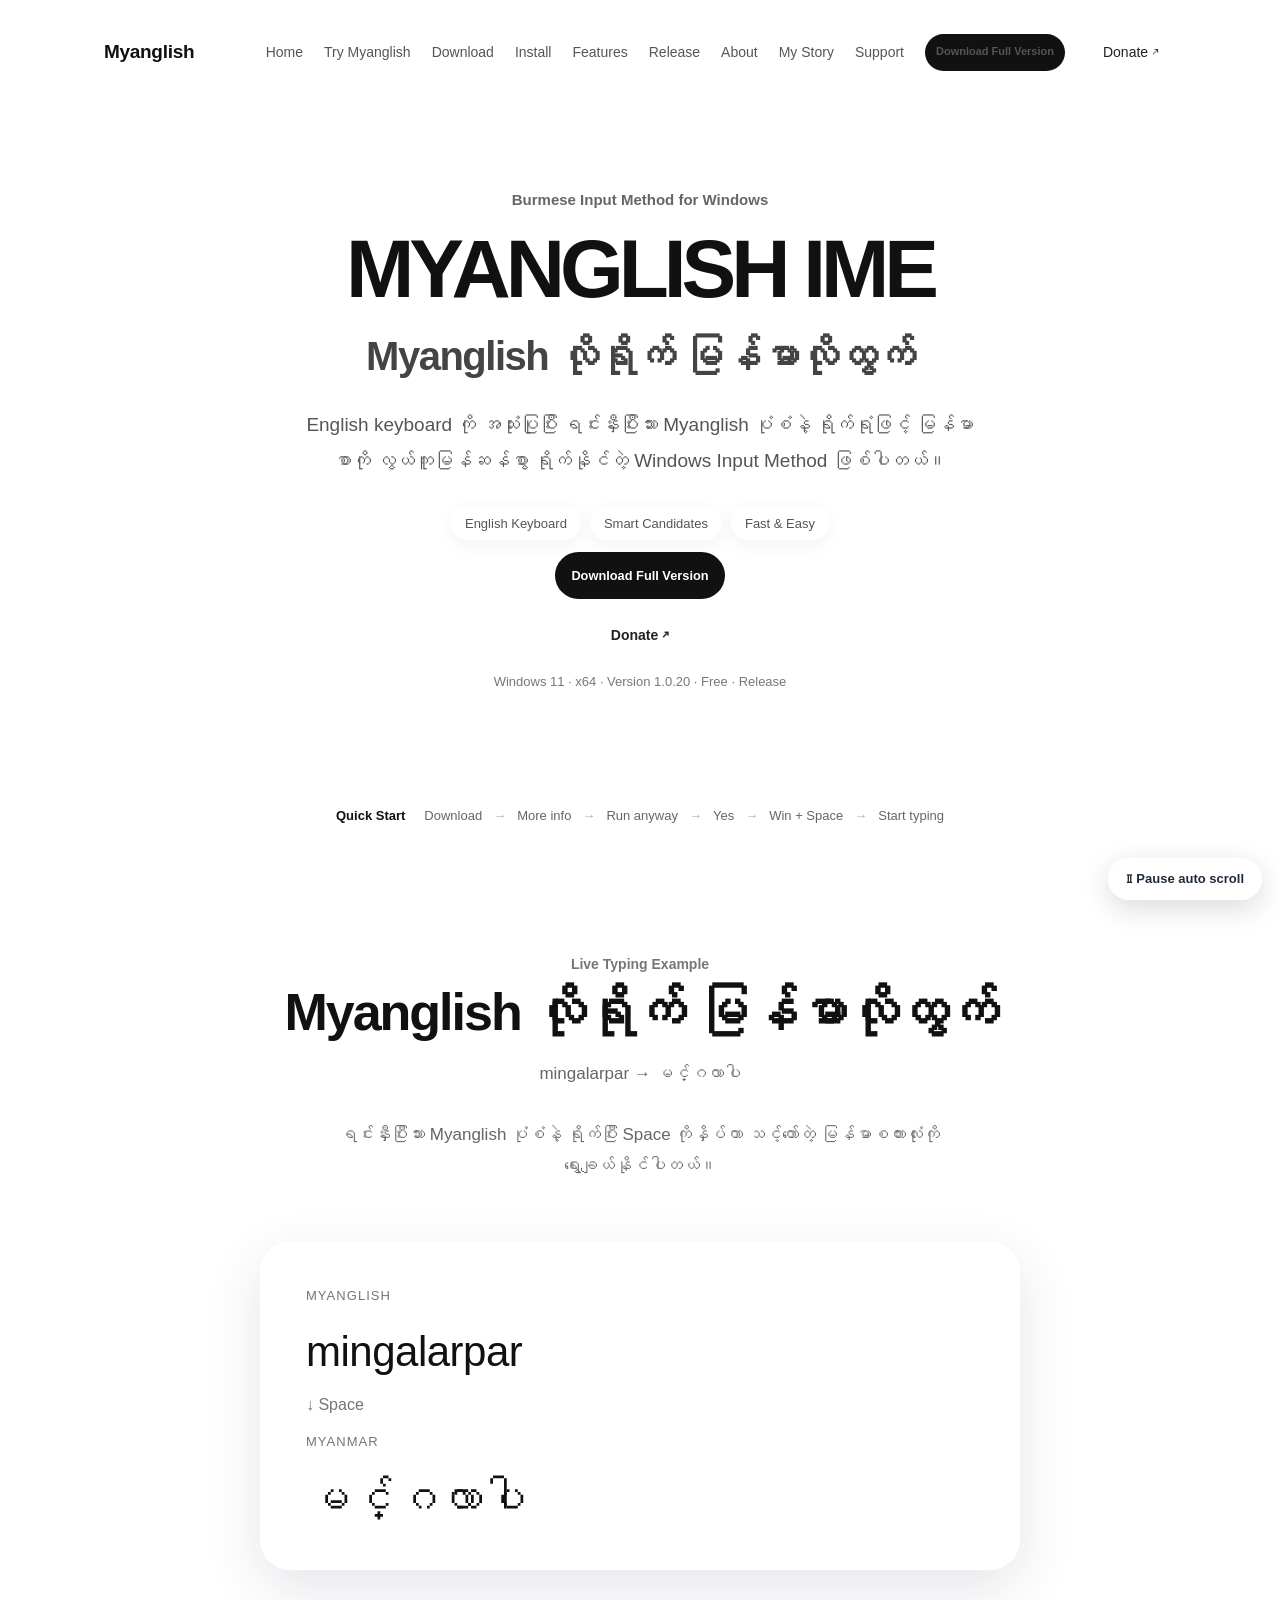
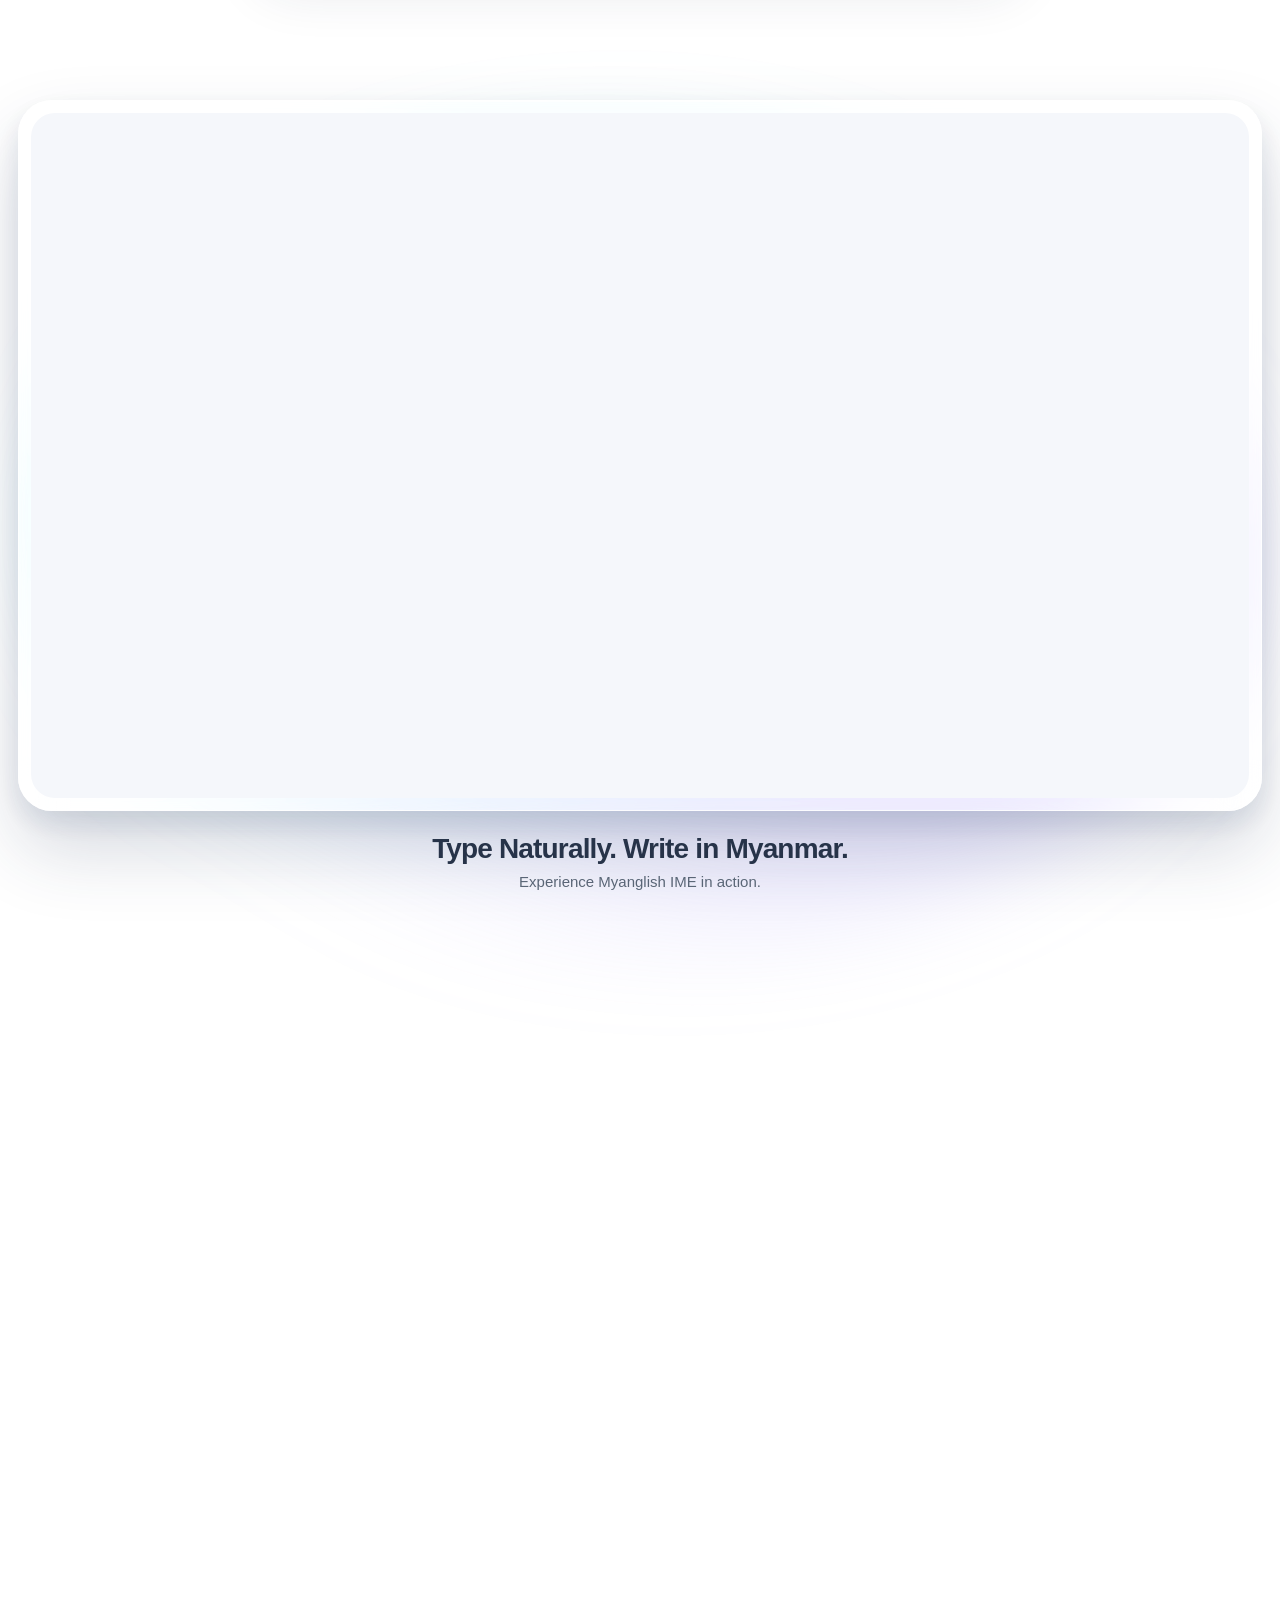
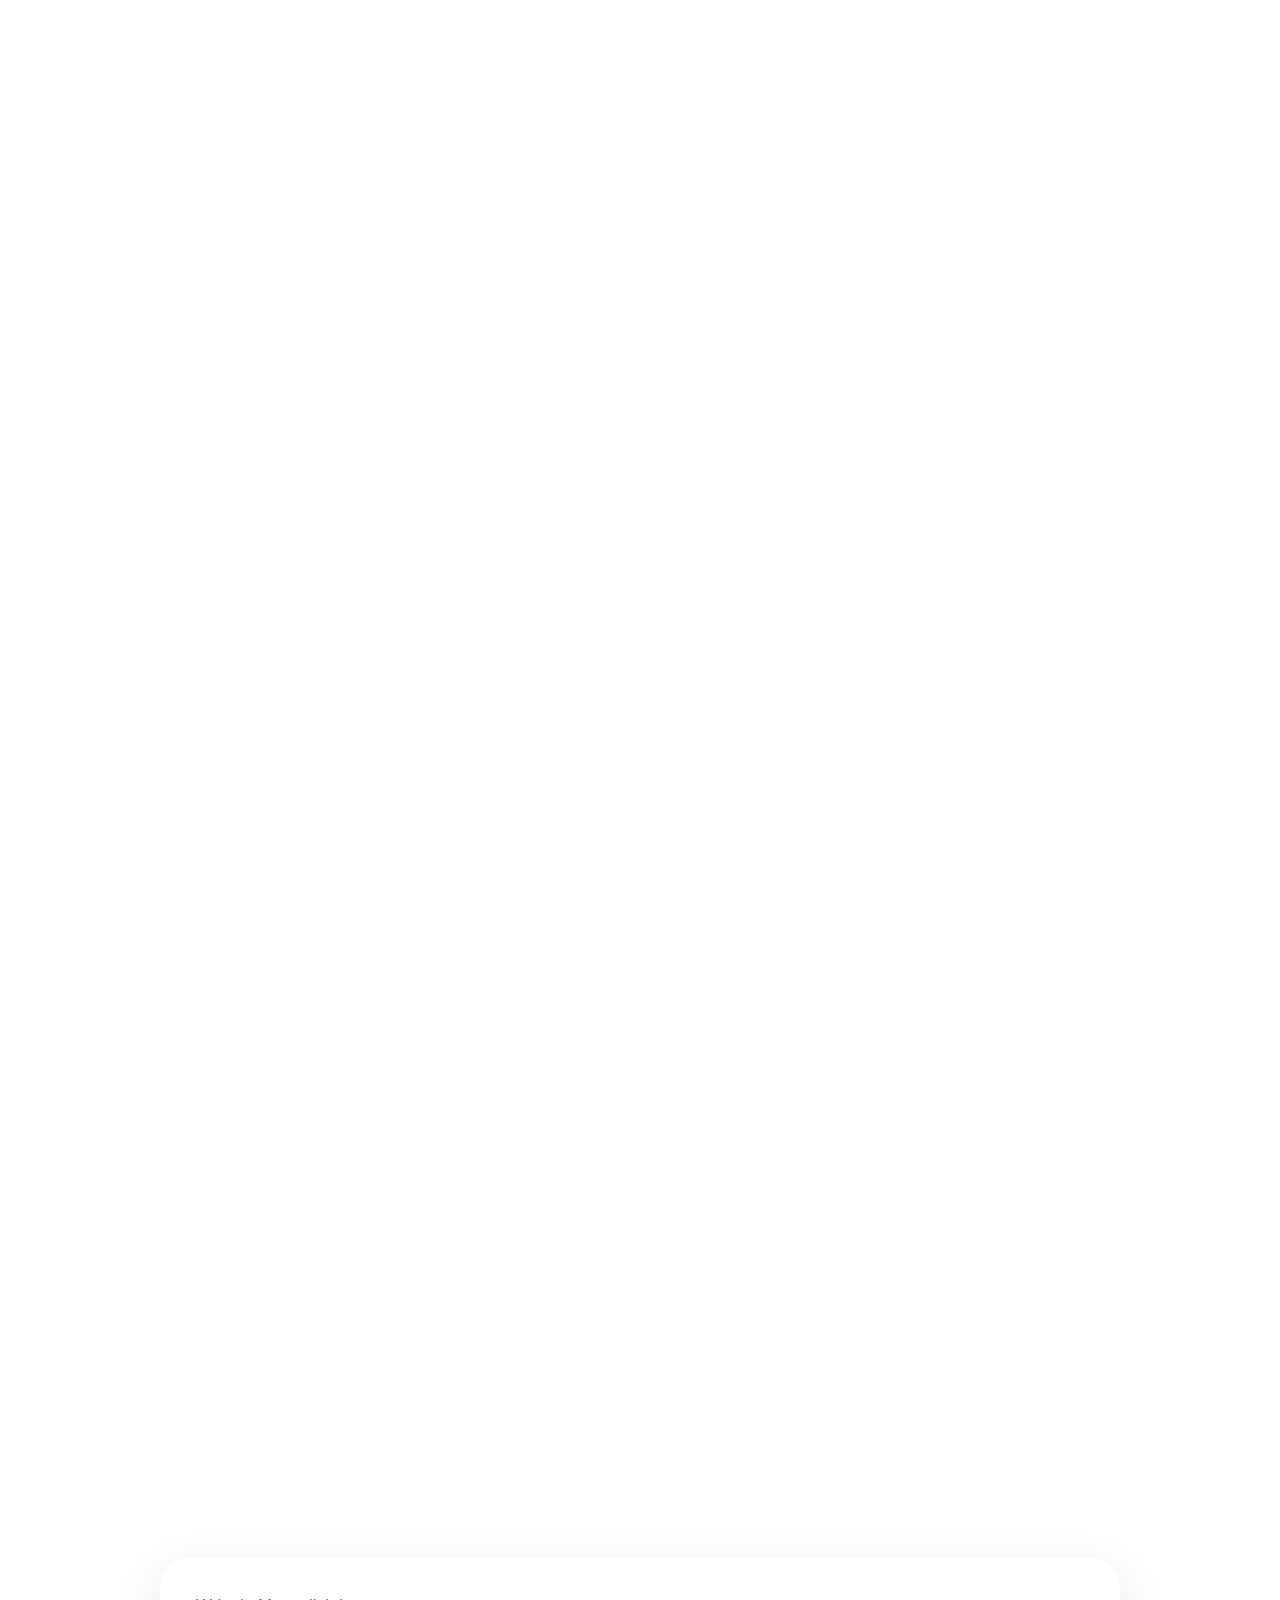
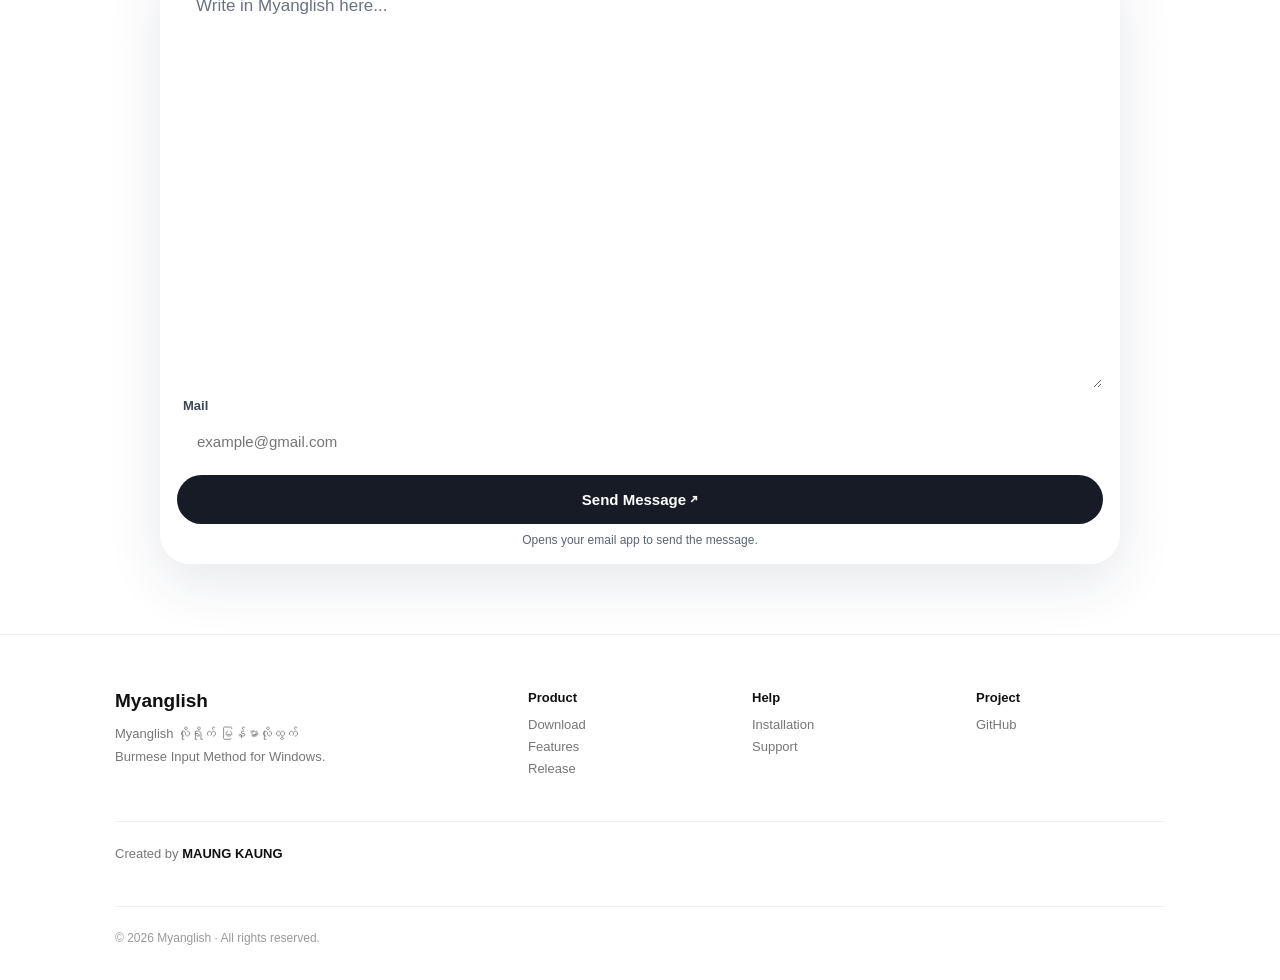
==== commit eb110969: "Show only Full Version in header and hero download buttons" ====
--- a/index.html
+++ b/index.html
@@ -1,32 +1,2020 @@
-<!doctype html>
+<!DOCTYPE html>
 <html lang="my">
 <head>
-<meta charset="utf-8">
-<meta name="viewport" content="width=device-width, initial-scale=1">
-<meta name="description" content="Official Myanglish IME Windows downloads — Full and Lite editions.">
-<title>Myanglish — Full &amp; Lite Downloads</title>
+<meta charset="UTF-8">
+<meta name="viewport" content="width=device-width, initial-scale=1.0">
+
+<title>Myanglish — Burmese Typing for Windows</title>
+<meta name="description" content="Myanglish IME — Myanglish လိုရိုက် မြန်မာလိုထွက်">
+
 <style>
-:root{color-scheme:dark;--bg:#08090f;--fg:#f5f6ff;--muted:#b6bcd2;--line:rgba(255,255,255,.19)}
-*{box-sizing:border-box}html{scroll-behavior:smooth}body{margin:0;min-height:100vh;color:var(--fg);font-family:Inter,"Segoe UI","Myanmar Text",system-ui,sans-serif;background:radial-gradient(ellipse 65% 55% at 5% 8%,rgba(67,112,245,.29),transparent 80%),radial-gradient(ellipse 60% 60% at 94% 22%,rgba(145,65,235,.26),transparent 77%),radial-gradient(ellipse 65% 65% at 55% 96%,rgba(19,193,230,.18),transparent 75%),var(--bg);line-height:1.7}a{color:inherit}.wrap{max-width:1080px;margin:auto;padding:0 25px}nav{padding:24px 0;border-bottom:1px solid var(--line)}nav .wrap{display:flex;align-items:center;justify-content:space-between;gap:12px;flex-wrap:wrap}.brand{font-size:21px;font-weight:800;letter-spacing:-.03em;text-decoration:none}nav .navlinks{display:flex;gap:17px;flex-wrap:wrap;font-size:14px}nav .navlinks a{text-decoration:none;color:var(--muted)}header{text-align:center;padding:94px 0 63px}h1{font-size:clamp(39px,7vw,75px);line-height:1.1;letter-spacing:-.065em;margin:0 0 20px}h2{font-size:clamp(27px,4vw,43px);line-height:1.2;letter-spacing:-.04em}h3{font-size:25px;margin:0 0 10px}.lead{max-width:680px;margin:auto;color:var(--muted);font-size:17px}.eyebrow{color:#aaceff;font-size:12px;letter-spacing:.18em;text-transform:uppercase;font-weight:750;margin-bottom:17px}.dual{display:grid;grid-template-columns:repeat(2,minmax(0,1fr));gap:35px}.edition{padding:26px 0;border-top:1px solid var(--line)}.edition p,.info{color:var(--muted)}.edition h3{margin-bottom:7px}.btn{display:inline-flex;align-items:center;justify-content:center;text-align:center;min-height:48px;padding:11px 17px;border-radius:12px;font-weight:700;text-decoration:none;background:#f6f7ff;color:#151626;line-height:1.4}.btn-lite{background:transparent;color:var(--fg);border:1px solid rgba(255,255,255,.45)}.edition .btn{width:100%;margin:18px 0 3px}.tag{font-size:12px;color:#c2c7d8}.section{padding:46px 0}.step{padding:26px 0;border-top:1px solid var(--line)}.step-title{font-size:20px;font-weight:750;margin:0 0 13px}.step-title .no{display:inline-block;color:#aaceff;margin-right:12px}.step .dual{gap:35px}.step p{margin:8px 0}.uac{width:min(100%,670px);height:auto;display:block;margin:20px auto 0;border-radius:16px;border:1px solid var(--line)}.warning{color:#d3d7e5;font-size:14px;border-top:1px solid var(--line);padding-top:18px}footer{border-top:1px solid var(--line);margin-top:65px;padding:30px 0;color:var(--muted);font-size:13px}footer a{color:var(--fg)}@media(max-width:670px){.dual{grid-template-columns:1fr;gap:12px}header{padding-top:65px}.step .dual{gap:0}.edition{padding:22px 0}}
+* {
+    box-sizing: border-box;
+}
+
+html {
+    scroll-behavior: smooth;
+}
+
+body {
+    margin: 0;
+    font-family: "Segoe UI", "Myanmar Text", Arial, sans-serif;
+    color: #111;
+    background: #fff;
+    -webkit-font-smoothing: antialiased;
+}
+
+a {
+    color: inherit;
+}
+
+nav {
+    position: sticky;
+    top: 0;
+    z-index: 100;
+    background: rgba(255,255,255,.88);
+    backdrop-filter: blur(18px);
+    border-bottom: 1px solid #eee;
+}
+
+.nav-inner {
+    max-width: 1120px;
+    min-height: 64px;
+    margin: auto;
+    padding: 0 24px;
+    display: flex;
+    align-items: center;
+    justify-content: space-between;
+    gap: 24px;
+}
+
+.brand {
+    font-size: 19px;
+    font-weight: 700;
+    letter-spacing: -.3px;
+    text-decoration: none;
+}
+
+.nav-right {
+    display: flex;
+    align-items: center;
+    gap: 21px;
+    font-size: 14px;
+}
+
+.nav-right a {
+    text-decoration: none;
+    color: #555;
+}
+
+.nav-right a:hover {
+    color: #111;
+}
+
+.nav-download {
+    background: #111 !important;
+    color: #fff !important;
+    padding: 9px 16px;
+    border-radius: 999px;
+}
+
+.hero {
+    min-height: 720px;
+    padding: 120px 24px 90px;
+    display: flex;
+    justify-content: center;
+    align-items: center;
+    text-align: center;
+}
+
+.hero-inner {
+    max-width: 900px;
+}
+
+.eyebrow {
+    font-size: 15px;
+    font-weight: 600;
+    color: #666;
+    margin-bottom: 22px;
+}
+
+h1 {
+    margin: 0;
+    font-size: clamp(58px, 10vw, 104px);
+    letter-spacing: -5px;
+    line-height: .95;
+}
+
+.hero h2 {
+    margin: 26px 0 0;
+    font-size: clamp(25px, 4vw, 40px);
+    letter-spacing: -1.5px;
+    font-weight: 600;
+    color: #444;
+}
+
+.hero-description {
+    max-width: 680px;
+    margin: 28px auto 0;
+    font-size: 19px;
+    line-height: 1.9;
+    color: #555;
+}
+
+.hero-tags {
+    margin: 27px auto 0;
+    display: flex;
+    justify-content: center;
+    flex-wrap: wrap;
+    gap: 9px;
+}
+
+.hero-tag {
+    padding: 8px 13px;
+    border: 1px solid #ddd;
+    border-radius: 999px;
+    color: #555;
+    font-size: 13px;
+}
+
+.primary-button {
+    display: inline-block;
+    margin-top: 38px;
+    padding: 16px 28px;
+    border-radius: 999px;
+    background: #111;
+    color: #fff;
+    text-decoration: none;
+    font-size: 16px;
+    font-weight: 600;
+    transition: transform .2s, opacity .2s;
+}
+
+.primary-button:hover {
+    transform: translateY(-2px);
+    opacity: .88;
+}
+
+.release-meta {
+    margin-top: 17px;
+    font-size: 13px;
+    color: #777;
+}
+
+.quick-start {
+    border-top: 1px solid #eee;
+    border-bottom: 1px solid #eee;
+    padding: 22px 24px;
+}
+
+.quick-inner {
+    max-width: 1050px;
+    margin: auto;
+    display: flex;
+    align-items: center;
+    justify-content: center;
+    flex-wrap: wrap;
+    gap: 11px;
+    color: #666;
+    font-size: 13px;
+}
+
+.quick-title {
+    color: #111;
+    font-weight: 700;
+    margin-right: 8px;
+}
+
+.quick-step {
+    white-space: nowrap;
+}
+
+.quick-arrow {
+    color: #aaa;
+}
+
+.section {
+    padding: 110px 24px;
+}
+
+.section-soft {
+    background: #f6f6f7;
+}
+
+.container {
+    max-width: 1050px;
+    margin: auto;
+}
+
+.section-title {
+    max-width: 750px;
+    margin: 0 auto 60px;
+    text-align: center;
+}
+
+.section-kicker {
+    margin-bottom: 12px;
+    color: #777;
+    font-size: 14px;
+    font-weight: 600;
+}
+
+.section-title h2 {
+    margin: 0;
+    font-size: clamp(34px, 5vw, 52px);
+    letter-spacing: -2px;
+    line-height: 1.1;
+}
+
+.section-title p {
+    margin: 18px auto 0;
+    max-width: 650px;
+    color: #666;
+    line-height: 1.8;
+    font-size: 17px;
+}
+
+.demo {
+    max-width: 760px;
+    margin: auto;
+    padding: 45px;
+    border-radius: 30px;
+    background: #111;
+    color: #fff;
+}
+
+.demo-label {
+    color: #999;
+    font-size: 13px;
+    margin-bottom: 25px;
+    letter-spacing: .08em;
+}
+
+.demo-input {
+    font-size: clamp(25px, 5vw, 42px);
+    letter-spacing: -.5px;
+}
+
+.demo-arrow {
+    margin: 20px 0;
+    color: #777;
+}
+
+.demo-output {
+    font-size: clamp(28px, 5vw, 44px);
+}
+
+.download-card {
+    max-width: 820px;
+    margin: auto;
+    padding: 48px;
+    border-radius: 30px;
+    background: #f6f6f7;
+    text-align: center;
+}
+
+.download-card h3 {
+    margin: 0;
+    font-size: clamp(28px, 5vw, 42px);
+    letter-spacing: -1.5px;
+}
+
+.download-card p {
+    max-width: 600px;
+    margin: 18px auto 0;
+    color: #666;
+    line-height: 1.8;
+}
+
+.download-details {
+    margin-top: 25px;
+    display: flex;
+    justify-content: center;
+    flex-wrap: wrap;
+    gap: 9px;
+}
+
+.download-details span {
+    padding: 7px 12px;
+    border-radius: 999px;
+    background: #fff;
+    border: 1px solid #ddd;
+    font-size: 12px;
+    color: #666;
+}
+
+.file-name {
+    margin-top: 18px;
+    color: #777;
+    font-size: 13px;
+}
+
+.steps {
+    max-width: 820px;
+    margin: auto;
+}
+
+.step {
+    display: grid;
+    grid-template-columns: 48px 1fr;
+    gap: 18px;
+    align-items: start;
+    padding: 27px 0;
+    border-bottom: 1px solid #ddd;
+}
+
+.step-number {
+    width: 38px;
+    height: 38px;
+    display: flex;
+    align-items: center;
+    justify-content: center;
+    background: #111;
+    color: #fff;
+    border-radius: 50%;
+    font-weight: 600;
+}
+
+.step-text {
+    padding-top: 4px;
+    font-size: 17px;
+    line-height: 1.8;
+}
+
+.step-text strong {
+    display: block;
+    margin-bottom: 4px;
+}
+
+.step-text p {
+    margin: 0;
+    color: #555;
+}
+
+.smartscreen-note {
+    max-width: 820px;
+    margin: 35px auto 0;
+    padding: 27px 30px;
+    border-radius: 24px;
+    background: #f6f6f7;
+}
+
+.smartscreen-note strong {
+    display: block;
+    margin-bottom: 9px;
+}
+
+.smartscreen-note p {
+    margin: 0;
+    color: #555;
+    line-height: 1.85;
+}
+
+.guide-image {
+    max-width: 760px;
+    margin: 45px auto 0;
+}
+
+.guide-image img {
+    display: block;
+    width: 100%;
+    height: auto;
+    border-radius: 28px;
+    box-shadow: 0 20px 60px rgba(0,0,0,.10);
+}
+
+.smart-actions {
+    max-width: 760px;
+    margin: 30px auto 0;
+    display: grid;
+    grid-template-columns: 1fr 1fr;
+    gap: 18px;
+}
+
+.smart-action {
+    padding: 27px;
+    background: #f6f6f7;
+    border-radius: 24px;
+}
+
+.smart-action span {
+    display: block;
+    color: #777;
+    font-size: 12px;
+    margin-bottom: 9px;
+}
+
+.smart-action strong {
+    display: block;
+    font-size: 20px;
+    margin-bottom: 8px;
+}
+
+.smart-action p {
+    margin: 0;
+    color: #555;
+    line-height: 1.7;
+}
+
+.feature-grid {
+    display: grid;
+    grid-template-columns: repeat(2, 1fr);
+    gap: 18px;
+}
+
+.feature {
+    min-height: 230px;
+    padding: 32px;
+    background: #fff;
+    border-radius: 28px;
+}
+
+.feature-label {
+    font-size: 14px;
+    color: #777;
+    margin-bottom: 42px;
+}
+
+.feature strong {
+    display: block;
+    font-size: 24px;
+    margin-bottom: 13px;
+}
+
+.feature p {
+    margin: 0;
+    color: #555;
+    line-height: 1.8;
+}
+
+.release-card {
+    max-width: 820px;
+    margin: auto;
+    padding: 38px;
+    border: 1px solid #e5e5e5;
+    border-radius: 28px;
+}
+
+.release-top {
+    display: flex;
+    justify-content: space-between;
+    gap: 25px;
+    align-items: center;
+}
+
+.release-card h3 {
+    margin: 0;
+    font-size: 27px;
+}
+
+.stable {
+    padding: 7px 13px;
+    border-radius: 999px;
+    background: #eaf7ed;
+    font-size: 13px;
+    font-weight: 600;
+}
+
+.release-copy {
+    color: #666;
+    line-height: 1.8;
+    margin: 18px 0 0;
+}
+
+.release-details {
+    margin-top: 25px;
+    padding-top: 25px;
+    border-top: 1px solid #eee;
+    display: grid;
+    grid-template-columns: repeat(5,1fr);
+    gap: 20px;
+}
+
+.release-details span {
+    display: block;
+    color: #777;
+    font-size: 12px;
+    margin-bottom: 7px;
+}
+
+.release-details strong {
+    font-size: 14px;
+    overflow-wrap: anywhere;
+}
+
+.support {
+    text-align: center;
+}
+
+.support-tags {
+    display: flex;
+    justify-content: center;
+    flex-wrap: wrap;
+    gap: 9px;
+    margin: 25px 0 8px;
+}
+
+.support-tags span {
+    border: 1px solid #ddd;
+    padding: 8px 13px;
+    border-radius: 999px;
+    color: #555;
+    font-size: 13px;
+}
+
+.support-link {
+    display: inline-block;
+    margin-top: 25px;
+    font-weight: 600;
+    color: #111;
+}
+
+footer {
+    border-top: 1px solid #eee;
+    padding: 55px 24px 35px;
+}
+
+.footer-inner {
+    max-width: 1050px;
+    margin: auto;
+}
+
+.footer-grid {
+    display: grid;
+    grid-template-columns: 2fr 1fr 1fr 1fr;
+    gap: 35px;
+}
+
+.footer-brand strong {
+    display: block;
+    font-size: 19px;
+    color: #111;
+    margin-bottom: 10px;
+}
+
+.footer-brand p {
+    max-width: 330px;
+    margin: 0;
+    color: #777;
+    font-size: 13px;
+    line-height: 1.8;
+}
+
+.footer-column strong {
+    display: block;
+    margin-bottom: 12px;
+    color: #111;
+    font-size: 13px;
+}
+
+.footer-column a {
+    display: block;
+    margin: 7px 0;
+    color: #777;
+    text-decoration: none;
+    font-size: 13px;
+}
+
+.copyright {
+    margin-top: 45px;
+    padding-top: 24px;
+    border-top: 1px solid #eee;
+    color: #999;
+    font-size: 12px;
+}
+
+@media (max-width: 900px) {
+    .nav-right {
+        gap: 15px;
+    }
+
+    .nav-right a:not(.nav-download) {
+        display: none;
+    }
+
+    .release-details {
+        grid-template-columns: repeat(2,1fr);
+    }
+
+    .footer-grid {
+        grid-template-columns: 1fr 1fr;
+    }
+}
+
+@media (max-width: 760px) {
+    .hero {
+        min-height: 620px;
+        padding-top: 90px;
+    }
+
+    h1 {
+        letter-spacing: -3px;
+    }
+
+    .feature-grid,
+    .smart-actions {
+        grid-template-columns: 1fr;
+    }
+
+    .release-details {
+        grid-template-columns: 1fr;
+    }
+
+    .footer-grid {
+        grid-template-columns: 1fr;
+    }
+
+    .download-card {
+        padding: 34px 24px;
+    }
+}
+
+/* ==========================================================
+   MYANGLISH ADD-ON CSS
+   Existing theme is intentionally preserved.
+========================================================== */
+
+.hero h1 {
+    white-space: nowrap;
+    font-size: clamp(46px, 7vw, 82px);
+}
+
+.download-title-one-line {
+    white-space: nowrap;
+    font-size: clamp(30px, 5vw, 56px) !important;
+}
+
+.install-inline-image {
+    display: block;
+    width: min(100%, 720px);
+    height: auto;
+    margin: 28px auto 8px;
+    border-radius: 28px;
+    box-shadow: 0 14px 42px rgba(0,0,0,.10);
+}
+
+.keyboard-layout-image {
+    display: block;
+    width: min(100%, 560px);
+    height: auto;
+    margin: 28px auto 8px;
+    border-radius: 22px;
+    box-shadow: 0 12px 34px rgba(0,0,0,.10);
+}
+
+@media (max-width: 700px) {
+    .hero h1 {
+        font-size: clamp(35px, 10vw, 56px);
+        letter-spacing: -3px;
+    }
+
+    .download-title-one-line {
+        white-space: normal;
+        font-size: clamp(26px, 7vw, 38px) !important;
+    }
+}
+
+
+/* ==========================================================
+   MYANGLISH VERTICAL FEATURES
+========================================================== */
+
+.feature-grid {
+    display: block;
+    max-width: 850px;
+    margin: 0 auto;
+}
+
+.feature {
+    min-height: 0;
+    padding: 38px 0;
+    background: transparent;
+    border-radius: 0;
+    border-bottom: 1px solid #ddd;
+
+    display: grid;
+    grid-template-columns: 70px 1fr;
+    column-gap: 22px;
+}
+
+.feature:first-child {
+    border-top: 1px solid #ddd;
+}
+
+.feature-label {
+    margin: 0;
+    padding-top: 5px;
+    color: #999;
+    font-size: 15px;
+    font-weight: 700;
+    grid-column: 1;
+    grid-row: 1 / span 3;
+}
+
+.feature strong {
+    display: block;
+    grid-column: 2;
+    margin: 0 0 14px;
+    font-size: 26px;
+    letter-spacing: -.6px;
+}
+
+.feature p {
+    grid-column: 2;
+    margin: 7px 0;
+    color: #555;
+    line-height: 1.9;
+}
+
+.feature-example {
+    grid-column: 2;
+    margin-top: 15px;
+    padding: 17px 19px;
+    border-radius: 15px;
+    background: #f6f6f7;
+    line-height: 2;
+}
+
+.feature code {
+    padding: 2px 6px;
+    border-radius: 6px;
+    background: #f0f0f2;
+    font-family: Consolas, monospace;
+    font-size: .92em;
+}
+
+@media (max-width: 700px) {
+    .feature {
+        grid-template-columns: 1fr;
+        row-gap: 8px;
+    }
+
+    .feature-label,
+    .feature strong,
+    .feature p,
+    .feature-example {
+        grid-column: 1;
+        grid-row: auto;
+    }
+
+    .feature-label {
+        padding-top: 0;
+    }
+}
+
+
+/* ==========================================================
+   MYANGLISH CONTACT ADDON
+========================================================== */
+
+.myanglish-contact-links {
+    display: flex;
+    justify-content: center;
+    flex-wrap: wrap;
+    gap: 12px;
+    margin-top: 28px;
+}
+
+.myanglish-contact {
+    display: inline-flex;
+    align-items: center;
+    justify-content: center;
+    min-height: 48px;
+    padding: 0 21px;
+    border: 1px solid #ddd;
+    border-radius: 999px;
+    background: #fff;
+    color: #111;
+    text-decoration: none;
+    font-size: 14px;
+    font-weight: 600;
+    transition: .2s;
+}
+
+.myanglish-contact:hover {
+    background: #f1f1f3;
+    transform: translateY(-1px);
+}
+
+.myanglish-creator {
+    margin-top: 38px;
+    padding-top: 24px;
+    border-top: 1px solid #eee;
+    color: #777;
+    font-size: 13px;
+}
+
+.myanglish-creator strong {
+    color: #111;
+}
+
+
+/* Glass treatment for the Myanglish typing demo box. */
+.demo {
+    background: rgba(255,255,255,.30);
+    border: 1px solid rgba(255,255,255,.70);
+    -webkit-backdrop-filter: blur(24px) saturate(145%);
+    backdrop-filter: blur(24px) saturate(145%);
+    box-shadow: 0 18px 55px rgba(30,45,70,.12);
+    color: #111;
+}
+.demo-label, .demo-arrow { color: rgba(35,40,50,.64); }
+@media (prefers-reduced-motion: reduce) {
+    .demo { -webkit-backdrop-filter: none; backdrop-filter: none; background: rgba(255,255,255,.90); }
+}
+
+/* Frosted glass surfaces over the continuous motion background. */
+:root {
+    --glass-fill: rgba(255,255,255,.34);
+    --glass-border: rgba(255,255,255,.65);
+    --glass-shadow: 0 12px 38px rgba(25,35,55,.10);
+}
+nav {
+    background: rgba(255,255,255,.48);
+    -webkit-backdrop-filter: blur(22px) saturate(145%);
+    backdrop-filter: blur(22px) saturate(145%);
+    border-bottom: 1px solid var(--glass-border);
+}
+.quick-start {
+    background: rgba(255,255,255,.30) !important;
+    -webkit-backdrop-filter: blur(18px) saturate(140%);
+    backdrop-filter: blur(18px) saturate(140%);
+    border-block: 1px solid var(--glass-border);
+}
+.hero-tag, .download-card, .smartscreen-note, .smart-action,
+.feature-example, .release-card, .myanglish-contact,
+.support-tags span, .download-details span {
+    background: var(--glass-fill);
+    border: 1px solid var(--glass-border);
+    -webkit-backdrop-filter: blur(18px) saturate(145%);
+    backdrop-filter: blur(18px) saturate(145%);
+    box-shadow: var(--glass-shadow);
+}
+.hero-tag, .support-tags span, .download-details span {
+    box-shadow: 0 4px 18px rgba(25,35,55,.06);
+}
+.download-card, .smartscreen-note, .smart-action, .release-card {
+    border-radius: 28px;
+}
+.myanglish-contact:hover {
+    background: rgba(255,255,255,.60);
+}
+@media (prefers-reduced-motion: reduce) {
+    nav, .quick-start, .hero-tag, .download-card, .smartscreen-note,
+    .smart-action, .feature-example, .release-card, .myanglish-contact,
+    .support-tags span, .download-details span {
+        -webkit-backdrop-filter: none;
+        backdrop-filter: none;
+        background: rgba(255,255,255,.88);
+    }
+}
+
+/* One continuous, fixed motion background across the entire page.
+   No per-section translucent backgrounds or visible horizontal bands. */
+body { background: #fff; isolation: isolate; }
+.motion-background {
+    position: fixed;
+    inset: 0;
+    width: 100%;
+    height: 100%;
+    object-fit: cover;
+    z-index: -2;
+    pointer-events: none;
+}
+.motion-background-wash {
+    position: fixed;
+    inset: 0;
+    background: rgba(255,255,255,.70);
+    z-index: -1;
+    pointer-events: none;
+}
+/* Keep the video and wash behind all page content; make section surfaces uniform. */
+.hero, .quick-start, .section, .section-soft,
+.section:not(.section-soft), footer {
+    background: transparent;
+}
+/* Quick Start is a glass strip, not a separate solid section. */
+.quick-start { background: rgba(255,255,255,.30); }
+
+@media (prefers-reduced-motion: reduce) {
+    .motion-background { display: none; }
+    .motion-background-wash { background: #fff; }
+}
+
+
+/* About and My Story reading panels */
+.reading-panel {
+    max-width: 900px;
+    margin: 0 auto;
+    padding: clamp(26px, 5vw, 64px);
+    background: rgba(255,255,255,.34);
+    border: 1px solid rgba(255,255,255,.70);
+    border-radius: 30px;
+    -webkit-backdrop-filter: blur(22px) saturate(145%);
+    backdrop-filter: blur(22px) saturate(145%);
+    box-shadow: 0 16px 45px rgba(25,35,55,.10);
+    font-size: 17px;
+    line-height: 2;
+}
+.reading-panel p { margin: 0 0 21px; }
+.reading-panel h2 { margin: 40px 0 15px; font-size: clamp(23px, 3vw, 30px); line-height: 1.4; }
+.reading-panel h2:first-child { margin-top: 0; }
+.reading-panel hr { border: 0; border-top: 1px solid rgba(80,90,110,.20); margin: 36px 0; }
+.reading-panel code { overflow-wrap: anywhere; font-family: inherit; }
+.reading-panel .primary-button { margin-top: 8px; }
+@media (prefers-reduced-motion: reduce) { .reading-panel { -webkit-backdrop-filter: none; backdrop-filter: none; background: rgba(255,255,255,.90); } }
+/* Avoid rendering distant sections until needed on long pages. */
+@supports (content-visibility: auto) {
+    .section {
+        content-visibility: auto;
+        contain-intrinsic-size: auto 700px;
+    }
+}
+/* Prevent media from stretching beyond the content area. */
+.install-inline-image, .keyboard-layout-image {
+    max-width: 100%;
+    object-fit: contain;
+}
+@media (max-width: 700px) {
+    .reading-panel, .demo, .download-card {
+        -webkit-backdrop-filter: blur(12px);
+        backdrop-filter: blur(12px);
+    }
+}
+
+/* Cinematic Floating Screen: isolated to the typing demo video. */
+.scroll-demo {
+    position: relative;
+    height: auto;
+    width: min(1280px, calc(100vw - 36px));
+    max-width: none;
+    left: 50%;
+    transform: translateX(-50%);
+    margin: clamp(55px, 8vw, 110px) 0 72px;
+    padding: 28px 0 38px;
+    isolation: isolate;
+}
+.scroll-demo::before {
+    content: "";
+    position: absolute;
+    z-index: -1;
+    inset: 8% 2% -3%;
+    border-radius: 50%;
+    background: radial-gradient(ellipse at 35% 35%, rgba(108,225,244,.43), transparent 58%),
+                radial-gradient(ellipse at 75% 60%, rgba(156,145,246,.38), transparent 63%);
+    filter: blur(46px);
+    pointer-events: none;
+}
+.scroll-demo-sticky {
+    position: relative;
+    top: auto;
+    width: 100%;
+    max-width: none;
+    margin: 0 auto;
+    transform: none;
+}
+.scroll-demo-glass {
+    overflow: hidden;
+    padding: clamp(7px, 1vw, 12px);
+    border-radius: clamp(20px, 2.8vw, 34px);
+    border: 1px solid rgba(255,255,255,.8);
+    background: rgba(255,255,255,.25);
+    -webkit-backdrop-filter: blur(22px) saturate(145%);
+    backdrop-filter: blur(22px) saturate(145%);
+    box-shadow: 0 38px 75px rgba(39,54,88,.19),
+                0 12px 26px rgba(40,61,96,.11),
+                inset 0 1px 0 rgba(255,255,255,.65);
+    transition: transform .5s ease, box-shadow .5s ease;
+}
+@media (hover: hover) and (prefers-reduced-motion: no-preference) {
+    .scroll-demo-glass:hover {
+        transform: translateY(-7px);
+        box-shadow: 0 48px 90px rgba(39,54,88,.22),
+                    0 18px 30px rgba(40,61,96,.12),
+                    inset 0 1px 0 rgba(255,255,255,.65);
+    }
+}
+#typing-demo-video {
+    opacity: 1;
+    display: block;
+    width: 100%;
+    height: auto;
+    aspect-ratio: 16 / 9;
+    object-fit: contain;
+    background: #f5f7fb;
+    border-radius: clamp(14px, 2vw, 24px);
+}
+.scroll-demo-caption {
+    margin: 22px 12px 0;
+    text-align: center;
+    color: #283448;
+    font-size: clamp(17px, 2.5vw, 28px);
+    font-weight: 650;
+    letter-spacing: -.03em;
+}
+.scroll-demo-subcaption {
+    margin: 8px 12px 0;
+    text-align: center;
+    color: #5c6878;
+    font-size: clamp(12px, 1.4vw, 15px);
+}
+@media (max-width: 700px) {
+    .scroll-demo { width: calc(100vw - 24px); margin: 42px 0 44px; padding: 15px 0 24px; }
+    .scroll-demo::before { filter: blur(28px); }
+}
+@media (prefers-reduced-motion: reduce) {
+    .scroll-demo-glass { transition: none; backdrop-filter: none; -webkit-backdrop-filter: none; }
+}
+
+/* Optional page auto-scroll: visitors can pause at any time. */
+.auto-scroll-control {
+  position: fixed; right: 18px; bottom: 20px; z-index: 200;
+  border: 1px solid rgba(255,255,255,.8); border-radius: 999px;
+  padding: 12px 17px; background: rgba(255,255,255,.84);
+  -webkit-backdrop-filter: blur(16px); backdrop-filter: blur(16px);
+  color: #202b39; box-shadow: 0 8px 28px rgba(20,30,45,.16);
+  font: 600 13px/1.2 "Segoe UI",Arial,sans-serif;
+  cursor: pointer;
+}
+.auto-scroll-control:focus-visible { outline: 3px solid #4776c5; outline-offset: 3px; }
+@media (prefers-reduced-motion: reduce) { .auto-scroll-control { display: none; } }
+
+/* Contact composer: matches the site's light frosted-glass aesthetic. */
+.myanglish-message-section { padding: 34px 24px 70px; }
+.myanglish-message-glass {
+    width: min(960px, 100%); margin: 0 auto;
+    padding: clamp(10px, 1.5vw, 16px);
+    border: 1px solid rgba(255,255,255,.72);
+    border-radius: 30px;
+    background: rgba(255,255,255,.34);
+    -webkit-backdrop-filter: blur(24px) saturate(140%);
+    backdrop-filter: blur(24px) saturate(140%);
+    box-shadow: 0 18px 55px rgba(30,48,80,.11);
+}
+.myanglish-message-form { display: flex; flex-direction: column; gap: 9px; }
+.myanglish-message-form textarea {
+    display: block; width: 100%;
+    height: clamp(230px, 46vh, 520px);
+    min-height: 230px; padding: 16px 18px;
+    border: 1px solid rgba(255,255,255,.42) !important; outline: 0 !important; box-shadow: none !important;
+    border-radius: 20px;
+    background: rgba(255,255,255,.10);
+    color: #202938; font: 17px/1.7 "Segoe UI","Myanmar Text",Arial,sans-serif;
+    resize: vertical;
+}
+.myanglish-message-form textarea:focus { border: 1px solid rgba(255,255,255,.60) !important; outline: 0 !important; box-shadow: none !important; background: rgba(255,255,255,.22); }
+.myanglish-message-form textarea::placeholder { color: #6a7380; }
+.myanglish-mail-label { display: block; margin: 0 0 4px 6px; font-size: 13px; font-weight: 600; color: #3b4758; }
+.myanglish-message-form input[type="email"] {
+    display: block; width: 100%; padding: 15px 19px;
+    border: 1px solid rgba(255,255,255,.36) !important; outline: 0 !important; box-shadow: none !important;
+    border-radius: 16px; background: rgba(255,255,255,.27);
+    color: #202938; font: 15px "Segoe UI",Arial,sans-serif;
+}
+.myanglish-message-form input[type="email"]:focus { background: rgba(255,255,255,.42); }
+.myanglish-send-button {
+    align-self: stretch; padding: 16px 22px;
+    border: 0; border-radius: 999px;
+    background: #171b25; color: #fff;
+    font: 600 15px "Segoe UI",Arial,sans-serif;
+    cursor: pointer; transition: background .2s ease, transform .2s ease;
+}
+.myanglish-send-button:hover { background: #343c4e; transform: translateY(-1px); }
+.myanglish-send-button:focus-visible { outline: 3px solid #668de0; outline-offset: 3px; }
+.myanglish-message-note { margin: 0; color: #596475; font-size: 12px; text-align: center; }
+@media (max-width: 650px) {
+    .myanglish-message-section { padding: 22px 16px 45px; }
+    .myanglish-message-glass { border-radius: 22px; padding: 10px; }
+    .myanglish-message-form textarea { height: 44vh; min-height: 210px; font-size: 15px; }
+}
+
+/* Optional support link beneath the hero download. */
+.hero-donate { margin-top: 14px; }
+.hero-donate a {
+    display: inline-flex; align-items: center; justify-content: center;
+    min-height: 44px; padding: 9px 24px; border-radius: 999px;
+    border: 1px solid rgba(255,255,255,.75);
+    background: rgba(255,255,255,.55); color: #222;
+    font-size: 14px; font-weight: 600; text-decoration: none;
+}
+.hero-donate a:hover { background: rgba(255,255,255,.85); }
+.hero-donate a:focus-visible { outline: 2px solid #222; outline-offset: 4px; }
+
+/* Keep both header actions available on small screens. */
+.nav-right .nav-donate {
+    display: inline-flex; align-items: center; justify-content: center;
+    min-height: 44px; padding: 9px 16px; border-radius: 999px;
+    border: 1px solid rgba(255,255,255,.8);
+    background: rgba(255,255,255,.55); color: #222; white-space: nowrap;
+}
+.nav-right .nav-donate:hover { background: rgba(255,255,255,.85); }
+.nav-right .nav-donate:focus-visible { outline: 2px solid #222; outline-offset: 4px; }
+@media (min-width: 901px) and (max-width: 1200px) {
+    .nav-inner { flex-wrap: wrap; padding-block: 12px; gap: 12px; }
+    .nav-right { flex-wrap: wrap; gap: 14px; }
+}
+@media (max-width: 900px) {
+    .nav-right a.nav-donate { display: inline-flex; }
+}
+@media (max-width: 420px) {
+    .nav-inner { padding-inline: 12px; gap: 8px; }
+    .nav-right { gap: 6px; }
+    .nav-right .nav-download, .nav-right .nav-donate { padding-inline: 12px; }
+}
+
+/* Full/Lite download choices: inherit existing colors and visual design */
+.myanglish-dual-download{display:flex;align-items:center;justify-content:center;gap:10px;flex-wrap:nowrap;margin:12px 0}
+.myanglish-dual-download .primary-button{margin:0;white-space:nowrap;flex:0 1 auto;padding-inline:16px;font-size:clamp(11px,1vw,14px)}
+.myanglish-lite-button{background:transparent!important;color:inherit!important;border:1px solid currentColor}
+.myanglish-lite-notice{font-size:13px;line-height:1.7;color:inherit;opacity:.72;margin:9px 0}
+.myanglish-step-split{display:grid;grid-template-columns:repeat(2,minmax(0,1fr));gap:28px;width:100%}
+.myanglish-step-split>div{min-width:0}
+.myanglish-step-split h4{margin:0 0 9px;font-size:18px}
+.myanglish-step-split p{margin:0 0 12px}
+@media(max-width:650px){.myanglish-step-split{grid-template-columns:1fr;gap:25px}.myanglish-dual-download{flex-direction:row;align-items:center;gap:6px}.myanglish-dual-download .primary-button{width:auto;text-align:center;padding:10px 8px;font-size:10px}}
+
+/* Keep header download actions side by side without growing navigation height */
+.nav-right>.myanglish-dual-download{margin:0;display:flex;flex:0 0 auto;gap:7px;align-items:center}
+.nav-right>.myanglish-dual-download .primary-button{display:inline-flex;align-items:center;justify-content:center;padding:9px 11px;font-size:11px;line-height:1.2;border-radius:999px;min-height:37px}
+.nav-right>.myanglish-dual-download .myanglish-lite-button{border:1px solid currentColor}
+@media(max-width:1100px){.nav-right>.myanglish-dual-download .primary-button{font-size:10px;padding:8px 7px}}
 </style>
 </head>
+
 <body>
-<nav><div class="wrap"><a class="brand" href="#top">Myanglish</a><div class="navlinks"><a href="#download">Download Full Version</a></div></div></nav>
-<header id="top" class="wrap"><div class="eyebrow">Burmese Input Method for Windows</div><h1>Myanglish IME</h1><p class="lead">Myanglish လိုရိုက် မြန်မာလိုထွက်။ Windows x64 အတွက် Full Version နဲ့ Lite Version ကို ရွေးချယ် Download လုပ်နိုင်ပါတယ်။</p></header>
-<main class="wrap">
-<section class="section" id="download"><h2>Download for Windows</h2><div class="dual">
-<div class="edition"><h3>Full Version</h3><p>Myanglish IME ရဲ့ ပုံမှန် Features အပြည့်အစုံပါဝင်တဲ့ Version။ Windows x64 · v1.0.20။</p><a class="btn" href="https://github.com/maungkaung-iann/myanglish-download/releases/download/v1.0.20/MyanglishInstaller.exe">Download Full Version</a><div class="tag">MyanglishInstaller.exe · Public GitHub Release</div></div>
-<div class="edition"><h3>Lite Version</h3><p>Full Version အဆင်မပြေပါက Lite Version ကို အသုံးပြုနိုင်ပါတယ်။</p><a class="btn btn-lite" href="https://github.com/maungkaung-iann/myanglish/actions/runs/42964672405/artifacts/13830332690">Download Lite Version</a><div class="tag">MyanglishInstaller-Lite.exe · GitHub download (login may be required)</div></div>
-</div><p class="warning">Lite Version သည် Windows Security Warning ကို အမြဲဖြေရှင်းပေးနိုင်မည်ဟု အာမမခံနိုင်ပါ။ Smart App Control က Block လုပ်ပါက Windows Security ကို ပိတ်ပြီး Install မလုပ်ပါနှင့်။</p></section>
-<section class="section" id="install"><div class="eyebrow">Installation Guide</div><h2>Myanglish Install ပြုလုပ်နည်း</h2>
-<div class="step"><div class="step-title"><span class="no">01</span>Download</div><p>အပေါ်က Download Full Version သို့မဟုတ် Download Lite Version ကို ရွေးပါ။ Lite Download က ZIP ဖိုင်ဖြစ်ပါက Extract All လုပ်ပြီးမှ Installer ကို ဖွင့်ပါ။</p></div>
-<div class="step"><div class="step-title"><span class="no">02</span>Run Installer</div><div class="dual">
-<div class="edition"><h3>Full Version</h3><p><strong>Run MyanglishInstaller.exe</strong></p><p>Download လုပ်ထားတဲ့ MyanglishInstaller.exe ကို double-click လုပ်ပါ။ Right-click → Run as administrator မလုပ်ပါနှင့်။</p></div>
-<div class="edition"><h3>Lite Version</h3><p><strong>Run MyanglishInstaller-Lite.exe</strong></p><p>Full Version အဆင်မပြေပါက Lite Version ကို အသုံးပြုနိုင်ပါတယ်။ ZIP ဖိုင်ဖြစ်ပါက Extract လုပ်ပြီး MyanglishInstaller-Lite.exe ကို double-click လုပ်ပါ။ Right-click → Run as administrator မလုပ်ပါနှင့်။</p></div>
-</div></div>
-<div class="step"><div class="step-title"><span class="no">03</span>Allow Installation</div><p>Windows User Account Control (UAC) က ခွင့်ပြုချက်တောင်းလာပါက Download Source နဲ့ File Name ကို သေချာစစ်ဆေးပြီး ယုံကြည်စိတ်ချရမှ Yes ကိုနှိပ်ပါ။ Unknown publisher ဟု ပေါ်နိုင်ပါတယ်။</p><p>Windows Smart App Control က File ကို Block လုပ်ပါက အဲဒီ Warning ဟာ UAC နဲ့ မတူပါ။ Security Protection ကို ပိတ်ပြီး မကျော်ပါနှင့်။</p></div>
-<div class="step"><div class="step-title"><span class="no">04</span>Select Myanglish</div><p>Installation အောင်မြင်ပြီးရင် Win + Space ကို နှိပ်ပြီး Myanglish ကို ရွေးပါ။ Notepad မှာ မြန်မာစာ ရိုက်ကြည့်ပါ။</p></div>
+<video class="motion-background" autoplay muted loop playsinline preload="metadata" aria-hidden="true" poster="">
+    <source src="video/background.mp4" type="video/mp4">
+</video>
+<div class="motion-background-wash" aria-hidden="true"></div>
+
+
+<nav>
+    <div class="nav-inner">
+        <a class="brand" href="#home">Myanglish</a>
+
+        <div class="nav-right">
+            <a href="#home">Home</a>
+            <a href="#try">Try Myanglish</a>
+            <a href="#download">Download</a>
+            <a href="#install">Install</a>
+            <a href="#features">Features</a>
+            <a href="#release">Release</a>
+            <a href="#about">About</a>
+            <a href="#story">My Story</a>
+            <a href="#support">Support</a>
+
+            <div class="myanglish-dual-download"><a class="primary-button" href="https://github.com/maungkaung-iann/myanglish-download/releases/download/v1.0.20/MyanglishInstaller.exe">Download Full Version</a></div>
+            <a class="nav-donate" href="https://ko-fi.com/myanglish" target="_blank" rel="noopener noreferrer" aria-label="Donate to Myanglish on Ko-fi (opens in a new tab)">Donate ↗</a>
+        </div>
+    </div>
+</nav>
+
+<main>
+
+<section class="hero" id="home">
+    <div class="hero-inner">
+
+        <div class="eyebrow">
+            Burmese Input Method for Windows
+        </div>
+
+        <h1>MYANGLISH IME</h1>
+
+        <h2>
+            Myanglish လိုရိုက် မြန်မာလိုထွက်
+        </h2>
+
+        <div class="hero-description">
+            English keyboard ကို အသုံးပြုပြီး
+            ရင်းနှီးပြီးသား Myanglish ပုံစံနဲ့ ရိုက်ရုံဖြင့်
+            မြန်မာစာကို လွယ်ကူမြန်ဆန်စွာ ရိုက်နိုင်တဲ့
+            Windows Input Method ဖြစ်ပါတယ်။
+        </div>
+
+        <div class="hero-tags">
+            <span class="hero-tag">English Keyboard</span>
+            <span class="hero-tag">Smart Candidates</span>
+            <span class="hero-tag">Fast &amp; Easy</span>
+        </div>
+
+        <div class="myanglish-dual-download"><a class="primary-button" href="https://github.com/maungkaung-iann/myanglish-download/releases/download/v1.0.20/MyanglishInstaller.exe">Download Full Version</a></div>
+
+        <div class="hero-donate">
+            <a href="https://ko-fi.com/myanglish" target="_blank" rel="noopener noreferrer" aria-label="Donate to Myanglish on Ko-fi (opens in a new tab)">Donate ↗</a>
+        </div>
+
+        <div class="release-meta">
+            Windows 11 · x64 · Version 1.0.20 · Free · Release
+        </div>
+
+    </div>
 </section>
+
+
+<div class="quick-start">
+    <div class="quick-inner">
+
+        <span class="quick-title">Quick Start</span>
+
+        <span class="quick-step">Download</span>
+        <span class="quick-arrow">→</span>
+
+        <span class="quick-step">More info</span>
+        <span class="quick-arrow">→</span>
+
+        <span class="quick-step">Run anyway</span>
+        <span class="quick-arrow">→</span>
+
+        <span class="quick-step">Yes</span>
+        <span class="quick-arrow">→</span>
+
+        <span class="quick-step">Win + Space</span>
+        <span class="quick-arrow">→</span>
+        <span class="quick-step">Start typing</span>
+
+    </div>
+</div>
+
+
+
+
+<section class="section section-soft" id="try">
+    <div class="container">
+
+        <div class="section-title">
+            <div class="section-kicker">Live Typing Example</div>
+
+            <h2>Myanglish လိုရိုက် မြန်မာလိုထွက်</h2>
+
+            <p>
+                mingalarpar → မင်္ဂလာပါ
+                <br><br>
+                ရင်းနှီးပြီးသား Myanglish ပုံစံနဲ့ ရိုက်ပြီး
+                Space ကိုနှိပ်ကာ သင့်တော်တဲ့ မြန်မာစကားလုံးကို
+                ရွေးချယ်နိုင်ပါတယ်။
+            </p>
+        </div>
+
+        <div class="demo">
+
+            <div class="demo-label">MYANGLISH</div>
+
+            <div class="demo-input">
+                mingalarpar
+            </div>
+
+            <div class="demo-arrow">
+                ↓ Space
+            </div>
+
+            <div class="demo-label">MYANMAR</div>
+
+            <div class="demo-output">
+                မင်္ဂလာပါ
+            </div>
+
+        </div>
+
+        <div class="scroll-demo" aria-label="Myanglish typing video demonstration">
+            <div class="scroll-demo-sticky">
+                <div class="scroll-demo-glass">
+                    <video id="typing-demo-video" autoplay loop muted playsinline preload="metadata" aria-label="Myanglish typing demonstration video">
+                        <source src="video/typing-demo.mp4" type="video/mp4">
+                    </video>
+                </div>
+                <h3 class="scroll-demo-caption">Type Naturally. Write in Myanmar.</h3>
+                <p class="scroll-demo-subcaption">Experience Myanglish IME in action.</p>
+            </div>
+        </div>
+
+    </div>
+</section>
+
+
+<section class="section" id="download">
+    <div class="container">
+
+        <div class="section-title">
+            <div class="section-kicker">Free Download</div>
+
+            <h2 class="download-title-one-line">Download Myanglish for Windows</h2>
+
+            <p>
+                Myanglish ကို Windows မှာ အခမဲ့ Download လုပ်ပြီး
+                ချက်ချင်း စတင်အသုံးပြုနိုင်ပါတယ်။
+            </p>
+        </div>
+
+        <div class="download-card">
+
+            <h3>Myanglish IME</h3>
+
+            <p>
+                Burmese Input Method for Windows
+            </p>
+
+            <div class="download-details">
+                <span>Windows 11</span>
+                <span>x64</span>
+                <span>Version 1.0.20</span>
+                <span>Free</span>
+            </div>
+
+            <div class="myanglish-dual-download"><a class="primary-button" href="https://github.com/maungkaung-iann/myanglish-download/releases/download/v1.0.20/MyanglishInstaller.exe">Download Full Version</a><a class="primary-button myanglish-lite-button" href="https://github.com/maungkaung-iann/myanglish-download/releases/download/lite-v1.0.20/MyanglishInstaller-Lite.exe" download>Download Lite Version</a></div>
+
+            <p class="myanglish-lite-notice">Lite Version: Public Test Release ဖြစ်ပါတယ်။ MyanglishInstaller-Lite.exe ကို တိုက်ရိုက် Download လုပ်နိုင်ပါတယ်။ Windows Security Warning ကို Lite က အမြဲဖြေရှင်းပေးနိုင်မည်ဟု အာမမခံနိုင်ပါ။</p>
+            <div class="file-name">
+                Full: MyanglishInstaller.exe · v1.0.20 · Unsigned Release
+            </div>
+
+        </div>
+
+    </div>
+</section>
+
+
+<section class="section section-soft" id="install">
+    <div class="container">
+
+        <div class="section-title">
+            <div class="section-kicker">Installation Guide</div>
+
+            <h2>Myanglish Install ပြုလုပ်နည်း</h2>
+
+            <p>
+                Full Version သို့မဟုတ် Lite Version ကို ရွေးပြီး အောက်ပါအဆင့်တွေအတိုင်း တပ်ဆင်နိုင်ပါတယ်။
+            </p>
+        </div>
+
+
+        <div class="steps">
+
+            <div class="step">
+                <div class="step-number">1</div>
+
+                <div class="step-text">
+                    <strong>Download</strong>
+                    <p>
+                        Download Full Version သို့မဟုတ် Download Lite Version ကို ရွေးပါ။ Lite Version ကို Download လုပ်ပါ။
+                    </p>
+                </div>
+            </div>
+
+
+            <div class="step">
+                <div class="step-number">2</div>
+
+                <div class="step-text">
+                    <strong>Run Installer — Full Version / Lite Version</strong>
+                    <div class="myanglish-step-split">
+                        <div><h4>Full Version</h4><p><strong>Run MyanglishInstaller.exe</strong></p><p>Download လုပ်ထားတဲ့ MyanglishInstaller.exe ကို double-click လုပ်ပါ။ Right-click → Run as administrator မရွေးပါနှင့်။</p></div>
+                        <div><h4>Lite Version</h4><p><strong>Run MyanglishInstaller-Lite.exe</strong></p><p>Windows Smart App Control / SmartScreen Error ကြုံနေရသူများအတွက် စမ်းသပ်နိုင်တဲ့ Lite Version ဖြစ်ပါတယ်။ Installer ကို double-click လုပ်ပါ။ Right-click → Run as administrator မရွေးပါနှင့်။</p><p>Lite မှာ Automatic Updater နဲ့ မလိုအပ်တဲ့ Background Components တွေကို ဖယ်ရှားထားပါတယ်။</p></div>
+                    </div>
+                </div>
+            </div>
+
+
+            <div class="step">
+                <div class="step-number">3</div>
+
+                <div class="step-text">
+                    <strong>More info</strong>
+                    <p>
+                        Windows SmartScreen Warning ပေါ်လာနိုင်ပါတယ်။ Smart App Control က Block လုပ်ထားပါက Protection ကို မပိတ်ပါနှင့်။
+                    </p>
+
+                    <img
+                        class="install-inline-image"
+                        src="images/smartscreen-guide.png"
+                        loading="lazy" decoding="async" fetchpriority="low"
+                        alt="Windows SmartScreen More info and Run anyway guide"
+                    >
+                </div>
+            </div>
+
+
+            <div class="step">
+                <div class="step-number">4</div>
+
+                <div class="step-text">
+                    <strong>Run anyway</strong>
+                    <p>
+                        Run anyway ကိုနှိပ်ပါ။
+                    </p>
+                </div>
+            </div>
+
+
+            <div class="step">
+                <div class="step-number">5</div>
+
+                <div class="step-text">
+                    <strong>Allow Installation</strong>
+                    <p>
+                        Windows User Account Control (UAC) က ခွင့်ပြုချက်တောင်းလာပါက Yes ကိုနှိပ်ပါ။
+                    </p>
+                </div>
+            </div>
+
+
+            <div class="step">
+                <div class="step-number">6</div>
+
+                <div class="step-text">
+                    <strong>Select Myanglish</strong>
+                    <p>
+                        တပ်ဆင်ပြီးပါက Win + Space ကိုနှိပ်ပြီး
+                        Myanglish ကိုရွေးပါ။
+                        ပြီးရင် Myanglish နဲ့ ချက်ချင်း စတင်ရိုက်နိုင်ပါပြီ။
+                    </p>
+
+                    <img
+                        class="keyboard-layout-image"
+                        src="images/keyboard-layout-myanglish.png?v=3"
+                        loading="lazy" decoding="async" fetchpriority="low"
+                        alt="Windows keyboard layout showing Myanglish IME"
+                    >
+                </div>
+            </div>
+
+        </div>
+
+    </div>
+</section>
+
+
+<section class="section section-soft" id="features">
+    <div class="container">
+
+        <div class="section-title">
+            <div class="section-kicker">Features</div>
+            <h2>Myanglish Features</h2>
+        </div>
+
+        <div class="feature-grid">
+
+            <div class="feature">
+                <div class="feature-label">01</div>
+
+                <strong>Myanglish Typing</strong>
+
+                <p>
+                    English keyboard ကိုအသုံးပြုပြီး
+                    <b>Myanglish လို ရိုက်ကာ <code>Space</code> နှိပ်ရုံဖြင့်
+                    မြန်မာစကားလုံးအဖြစ် ပြောင်းနိုင်ပါတယ်။</b>
+                </p>
+
+                <p>
+                    Keyboard layout အသစ်ကို အလွတ်ကျက်စရာမလိုဘဲ
+                    ရင်းနှီးပြီးသား Myanglish ပုံစံနဲ့
+                    မြန်မာစာကို လွယ်ကူစွာ ရိုက်နိုင်ပါတယ်။
+                </p>
+            </div>
+
+
+            <div class="feature">
+                <div class="feature-label">02</div>
+
+                <strong>Fast Typing with Auto-Commit</strong>
+
+                <p>
+                    <code>Space</code> နှိပ်ပြီး လိုချင်တဲ့ မြန်မာစကားလုံးကို
+                    ရွေးထားပြီးနောက်
+                    <b>နောက်စကားလုံးကို စရိုက်တာနဲ့
+                    ရွေးထားတဲ့စကားလုံးကို အလိုအလျောက် အတည်ပြုပေးပါတယ်။</b>
+                </p>
+
+                <p>
+                    ဒါကြောင့် <code>Space</code> နဲ့ candidate ရွေးရင်း
+                    ဆက်တိုက် မြန်မြန်စာရိုက်နိုင်ပါတယ်။
+                    <b><code>Enter</code> နှိပ်ပြီး အတည်ပြုထည့်ချင်လည်း ရပါတယ်။</b>
+                </p>
+            </div>
+
+
+            <div class="feature">
+                <div class="feature-label">03</div>
+
+                <strong>Learns Your Word Choices</strong>
+
+                <p>
+                    စကားလုံးတွေထဲက user အသုံးများတဲ့ စကားလုံးတွေကို
+                    မှတ်သားထားပြီး
+                    <b>အသုံးများလာတဲ့ စကားလုံးကို
+                    အပေါ်ရောက်လာအောင် ပြောင်းပေးပါတယ်။</b>
+                </p>
+
+                <p>
+                    ဒါကြောင့် ကိုယ်မကြာခဏသုံးတဲ့ စကားလုံးတွေကို
+                    နောက်တစ်ကြိမ်ရိုက်တဲ့အခါ
+                    ပိုလွယ်ကူစွာ ရွေးချယ်နိုင်ပါတယ်။
+                </p>
+            </div>
+
+
+            <div class="feature">
+                <div class="feature-label">04</div>
+
+                <strong>Easy Myanmar Stacking</strong>
+
+                <p>
+                    ပတ်ဆင့်စာလုံး ရိုက်ချင်တဲ့အခါ
+                    <b>မူရင်းအသံထွက်အတိုင်း ရိုက်ပြီး
+                    <code>Ctrl + Enter</code> နှိပ်ရုံဖြင့်
+                    ပတ်ဆင့်အဖြစ် ပြောင်းပေးပါတယ်။</b>
+                </p>
+
+                <div class="feature-example">
+                    လိမ် + မော် + Ctrl + Enter → လိမ္မော်<br>
+                    မင်း + ဂ + Ctrl + Enter → မင်္ဂ
+                </div>
+            </div>
+
+
+            <div class="feature">
+                <div class="feature-label">05</div>
+
+                <strong>English as the Second Candidate</strong>
+
+                <p>
+                    ရွေးချယ်စရာစကားလုံးများရဲ့
+                    <b>ဒုတိယ candidate နေရာမှာ
+                    မူရင်း English/Myanglish word ကို အမြဲထားပေးပါတယ်။</b>
+                </p>
+
+                <p>
+                    မြန်မာစာရိုက်နေရင်း English word သို့မဟုတ်
+                    English sentence ရေးချင်တဲ့အခါ
+                    မူရင်း English candidate ကို <code>Space</code> နဲ့ရွေးပြီး
+                    ဆက်ရိုက်နိုင်ပါတယ်။
+                </p>
+            </div>
+
+
+            <div class="feature">
+                <div class="feature-label">06</div>
+
+                <strong>Smart Spacing for Burmese + English</strong>
+
+                <p>
+                    မြန်မာစာရိုက်နေရင်း English စကားလုံးကို
+                    ကြားညှပ်ရိုက်တဲ့အခါ
+                    <b>မြန်မာစကားလုံးနဲ့ English စကားလုံးကြားမှာ
+                    လိုအပ်တဲ့ space ကို အလိုအလျောက် ထည့်ပေးပါတယ်။</b>
+                </p>
+
+                <p>
+                    ဒါကြောင့် မြန်မာနဲ့ English ရောပြီးရေးတဲ့ စာတွေကို
+                    ဖတ်ရလွယ်ကူပြီး သပ်ရပ်စေပါတယ်။
+                </p>
+            </div>
+
+
+            <div class="feature">
+                <div class="feature-label">07</div>
+
+                <strong>Capital English with CapsLock</strong>
+
+                <p>
+                    မြန်မာစာရိုက်နေရင်း English စကားလုံးအကြီး
+                    ရိုက်ချင်တဲ့အခါ
+                    <b><code>CapsLock</code> ကိုအသုံးပြုပြီး
+                    English capital letters ရိုက်နိုင်ပါတယ်။</b>
+                </p>
+
+                <p>
+                    မြန်မာစာရိုက်နေရာကနေ English စာလုံးအကြီးလိုအပ်တဲ့အခါ
+                    keyboard layout ကို သီးသန့်ပြောင်းစရာမလိုပါဘူး။
+                </p>
+            </div>
+
+
+            <div class="feature">
+                <div class="feature-label">08</div>
+
+                <strong>Quick Language Switching</strong>
+
+                <p>
+                    <b><code>Shift + Space</code></b> ကိုနှိပ်ပြီး
+                    Myanglish mode ကနေ English mode ကို
+                    အလွယ်တကူ ပြောင်းနိုင်ပါတယ်။
+                </p>
+
+                <p>
+                    English ရိုက်ပြီးတဲ့အခါ
+                    <code>Shift + Space</code> ကို ထပ်နှိပ်ပြီး
+                    Myanglish mode ကို ပြန်ပြောင်းနိုင်ပါတယ်။
+                </p>
+            </div>
+
+
+            <div class="feature">
+                <div class="feature-label">09</div>
+
+                <strong>Myanmar Punctuation from English Layout</strong>
+
+                <p>
+                    English keyboard layout ကနေပဲ
+                    မြန်မာ punctuation နဲ့ အသုံးများတဲ့
+                    မြန်မာစာလုံးတွေကို တိုက်ရိုက်ရိုက်နိုင်ပါတယ်။
+                </p>
+
+                <div class="feature-example">
+                    , → ၊<br>
+                    . → ။<br>
+                    : → း<br>
+                    ; → ့<br>
+                    \ → င်္<br>
+                    | → င
+                </div>
+
+                <p>
+                    ဒါကြောင့် punctuation ရိုက်ဖို့အတွက်
+                    keyboard layout သီးသန့်ပြောင်းစရာမလိုပါဘူး။
+                </p>
+            </div>
+
+
+            <div class="feature">
+                <div class="feature-label">10</div>
+
+                <strong>Add Your Own Words</strong>
+
+                <p>
+                    မူရင်း Myanglish dictionary ထဲမှာ မရှိသေးတဲ့
+                    စကားလုံးတွေကို
+                    <b>candidate popup အောက်မှာရှိတဲ့
+                    <code>+ Add / manage words...</code> ကိုနှိပ်ပြီး
+                    ကိုယ်လိုချင်တဲ့ စကားလုံးကို ထည့်နိုင်ပါတယ်။</b>
+                </p>
+
+                <p>
+                    ဒါကြောင့် ကိုယ်အသုံးများတဲ့ နာမည်၊ အသုံးအနှုန်းနဲ့
+                    dictionary ထဲမှာ မပါသေးတဲ့ စကားလုံးတွေကို
+                    ကိုယ်တိုင်ထည့်သွင်းအသုံးပြုနိုင်ပါတယ်။
+                </p>
+            </div>
+
+
+            <div class="feature">
+                <div class="feature-label">11</div>
+
+                <strong>Tab for a Real Space</strong>
+
+                <p>
+                    မြန်မာစကားလုံးရိုက်ပြီးနောက်
+                    <b>space တစ်နေရာခြားချင်တဲ့အခါ
+                    <code>Tab</code> key ကို အသုံးပြုနိုင်ပါတယ်။</b>
+                </p>
+
+                <p>
+                    Candidate ရွေးချယ်ဖို့သုံးတဲ့ <code>Space</code> နဲ့
+                    စာကြားတကယ့် space ထည့်ဖို့သုံးတဲ့ <code>Tab</code> ကို
+                    ခွဲထားတဲ့အတွက် Myanglish ကို
+                    မြန်မြန်ဆန်ဆန် ရိုက်နိုင်ပါတယ်။
+                </p>
+            </div>
+
+
+            <div class="feature">
+                <div class="feature-label">12</div>
+
+                <strong>Myanmar Numbers</strong>
+
+                <p>
+                    English keyboard ရဲ့
+                    <b><code>0–9</code> ကို အသုံးပြုပြီး
+                    မြန်မာဂဏန်း <code>၀–၉</code> ကို
+                    တိုက်ရိုက်ရိုက်နိုင်ပါတယ်။</b>
+                </p>
+
+                <div class="feature-example">
+                    0 → ၀　1 → ၁　2 → ၂　3 → ၃　4 → ၄<br>
+                    5 → ၅　6 → ၆　7 → ၇　8 → ၈　9 → ၉
+                </div>
+            </div>
+
+        </div>
+    </div>
+</section>
+
+
+<section class="section" id="release">
+    <div class="container">
+
+        <div class="section-title">
+            <div class="section-kicker">Current Release</div>
+
+            <h2>Myanglish 1.0.20</h2>
+
+            <p>
+                Windows အတွက် လက်ရှိဖြန့်ချိထားသော
+                Myanglish Release ဖြစ်ပါတယ်။
+            </p>
+        </div>
+
+
+        <div class="release-card">
+
+            <div class="release-top">
+                <h3>Myanglish 1.0.20</h3>
+                <div class="stable">Release</div>
+            </div>
+
+
+            <div class="release-details">
+
+                <div>
+                    <span>VERSION</span>
+                    <strong>1.0.20</strong>
+                </div>
+
+                <div>
+                    <span>PLATFORM</span>
+                    <strong>Windows x64</strong>
+                </div>
+
+                <div>
+                    <span>PACKAGE</span>
+                    <strong>MyanglishInstaller.exe (Full)</strong>
+                </div>
+
+                <div>
+                    <span>RELEASED</span>
+                    <strong>October 2026</strong>
+                </div>
+
+                <div>
+                    <span>PRICE</span>
+                    <strong>Free</strong>
+                </div>
+
+            </div>
+
+
+            <div class="myanglish-dual-download"><a class="primary-button" href="https://github.com/maungkaung-iann/myanglish-download/releases/download/v1.0.20/MyanglishInstaller.exe">Download Full Version</a><a class="primary-button myanglish-lite-button" href="https://github.com/maungkaung-iann/myanglish-download/releases/download/lite-v1.0.20/MyanglishInstaller-Lite.exe" download>Download Lite Version</a></div>
+
+        </div>
+
+    </div>
+</section>
+
+
+<section class="section" id="about"><div class="container"><div class="section-title"><small>ABOUT MYANGLISH</small><h2>Myanglish အကြောင်း</h2><p class="tagline">မြန်မာစာရိုက်ဖို့ လက်ကွက်ကျက်စရာ မလိုတော့ဘူး။</p></div><article class="glass reading-panel">
+<p>Myanglish သည် မြန်မာစာကို ပိုမိုလွယ်ကူ၊ မြန်ဆန်ပြီး သဘာဝကျကျ ရိုက်နိုင်စေရန် ဖန်တီးထားသော Windows မြန်မာစာရိုက်စနစ် (IME) တစ်ခုဖြစ်ပါသည်။</p>
+<p>ဤ Project ကို စတင်ခဲ့ရသည့် ရည်ရွယ်ချက်မှာ ရိုးရှင်းပါသည်။ မြန်မာ Keyboard လက်ကွက်ကို သီးသန့်ကျက်မှတ်ရန် မလိုဘဲ မိမိရင်းနှီးပြီးသား English အက္ခရာများဖြင့် အသံထွက်အတိုင်း ရိုက်နှိပ်ကာ မြန်မာစာအဖြစ် ပြောင်းလဲနိုင်စေရန် ဖြစ်ပါသည်။</p>
+<p>အစပိုင်းတွင် ရိုးရှင်းသော စာသားပြောင်းလဲသည့် Program တစ်ခုအဖြစ် စတင်ခဲ့သော်လည်း အကြိမ်ကြိမ် စမ်းသပ်ခြင်း၊ အမှားများကို ရှာဖွေပြင်ဆင်ခြင်းနှင့် လက်တွေ့အသုံးပြုမှုများမှတစ်ဆင့် Windows Application အမျိုးမျိုးတွင် အသုံးပြုနိုင်သော IME တစ်ခုအဖြစ် တဖြည်းဖြည်း တိုးတက်လာခဲ့ပါသည်။</p>
+<p>ဖန်တီးမှုလမ်းကြောင်းတစ်လျှောက် Windows Application များနှင့် ကိုက်ညီမှု၊ မြန်မာ Unicode စနစ်၊ စာရိုက်သည့်နေရာ မှန်ကန်မှု၊ စကားလုံးရွေးချယ်မှုနှင့် ရှုပ်ထွေးသော မြန်မာဆင့်စာလုံးများကဲ့သို့ နည်းပညာဆိုင်ရာ အခက်အခဲများစွာကို ရင်ဆိုင်ခဲ့ရပါသည်။</p>
+<p>အခက်အခဲတစ်ခုချင်းစီကို စမ်းသပ်၊ လေ့လာ၊ ပြန်လည်ပြင်ဆင်ရင်း Myanglish ကို ပိုမိုကောင်းမွန်အောင် ဆက်လက်တည်ဆောက်ခဲ့ပါသည်။</p>
+<p><strong>Myanglish သည် ကျွန်တော့်အတွက် Software Project တစ်ခုထက် ပိုပါသည်။</strong></p>
+<p>၎င်းသည် စိတ်ကူးတစ်ခုကို လက်တွေ့အကောင်အထည်ဖော်ခြင်း၊ ပြဿနာများကို ကိုယ်တိုင်ဖြေရှင်းခြင်း၊ အမှားများမှ သင်ယူခြင်းနှင့် အခက်အခဲများကြားမှ လက်မလျှော့ဘဲ ဆက်လက်ကြိုးစားခဲ့ခြင်းတို့၏ ရလဒ်တစ်ခုဖြစ်ပါသည်။</p>
+<p>ကျွန်တော့်၏ ရည်မှန်းချက်မှာ ရိုးရှင်းပါသည်။</p>
+<p><strong>“လူတိုင်း မြန်မာစာကို လွယ်ကူပြီး သဘာဝကျကျ ရိုက်နိုင်စေရန်။”</strong></p>
+<hr><p><strong>Myanglish — by MAUNG KAUNG</strong></p>
+<p>စိတ်ကူးတစ်ခုမှ စတင်ခဲ့ပြီး အခက်အခဲများကို ကျော်ဖြတ်ကာ အမြဲတမ်း ပိုမိုကောင်းမွန်အောင် ဆက်လက်ဖန်တီးနေသော မြန်မာစာရိုက်စနစ်။</p>
+<a class="primary-button" href="#story">Read My Story →</a></article></div></section>
+
+<section class="section" id="story"><div class="container"><div class="section-title"><small>THE JOURNEY</small><h2>My Story</h2><p>စိတ်ကူးတစ်ခုမှ Myanglish IME ဖြစ်လာသည်အထိ</p></div><article class="glass reading-panel">
+<h2>မြန်မာစာရိုက်ဖို့ လက်ကွက်ကျက်စရာ မလိုတော့ဘူး။</h2>
+<p>Myanglish IME ကို ဖန်တီးဖို့ စတင်စဉ်းစားခဲ့တဲ့အချိန်မှာ ကျွန်တော့်မှာ ရိုးရှင်းတဲ့ ရည်ရွယ်ချက်တစ်ခုပဲ ရှိခဲ့ပါတယ်။ <strong>မြန်မာစာကို လူတိုင်း ပိုမိုလွယ်ကူစွာ ရိုက်နိုင်စေချင်တာပါ။</strong></p>
+<p>မြန်မာ Keyboard ကို အသုံးပြုတဲ့အခါ စာလုံးတွေရဲ့ တည်နေရာကို မှတ်သားရတာ၊ သီးသန့်လက်ကွက်လေ့လာရတာနဲ့ ဆင့်စာလုံးတွေကို ရိုက်ဖို့ Key အများကြီး မှတ်ထားရတာတွေ ရှိပါတယ်။ ဒါကြောင့် English Keyboard တစ်ခုတည်းကို အသုံးပြုပြီး မြန်မာစကားသံထွက်အတိုင်း ရိုက်လိုက်ရင် မြန်မာစာအဖြစ် ပြောင်းပေးနိုင်တဲ့ စနစ်တစ်ခု ဖန်တီးဖို့ စဉ်းစားခဲ့ပါတယ်။</p>
+<p><code>mingalar → မင်္ဂလာ</code></p><p>ဒီလို ရိုးရှင်းတဲ့ စိတ်ကူးတစ်ခုကနေ Myanglish IME ကို စတင်ခဲ့ပါတယ်။</p>
+<h2>အစပြုခြင်း</h2><p>အစပိုင်းမှာ Myanglish ဟာ English အက္ခရာတွေကို မြန်မာစာအဖြစ် ပြောင်းပေးတဲ့ ရိုးရှင်းတဲ့ Converter တစ်ခုသာ ဖြစ်ခဲ့ပါတယ်။ ဒါပေမယ့် ကျွန်တော်လိုချင်တာက စာသားပြောင်းပေးတဲ့ Program တစ်ခုတည်း မဟုတ်ပါဘူး။</p><p>Chrome, LINE, Notepad, Microsoft Word နဲ့ တခြား Windows Application တွေမှာ ပုံမှန် Keyboard တစ်ခုလို အသုံးပြုနိုင်တဲ့ IME တစ်ခု ဖြစ်စေချင်ခဲ့ပါတယ်။ ဒီရည်မှန်းချက်ကြောင့် C++, Windows Text Services Framework (TSF), Unicode, CMake, Visual Studio နဲ့ PowerShell စတဲ့ နည်းပညာတွေကို လေ့လာပြီး လက်တွေ့အသုံးချခဲ့ပါတယ်။</p>
+<h2>ကိုယ်တိုင် ဒီဇိုင်းလုပ်ခဲ့တဲ့ စာရိုက်စနစ်</h2><p>Myanglish ကို အသုံးပြုရလွယ်ကူစေဖို့ Keyboard ရဲ့ လုပ်ဆောင်ပုံကို ကိုယ်တိုင် သတ်မှတ်ခဲ့ပါတယ်။ စာရိုက်နေချိန်မှာ English အက္ခရာတွေကို အရင်မြင်ရမယ်။ Space တစ်ချက်နှိပ်မှ မြန်မာစာအဖြစ် ပြောင်းမယ်။ နောက်ထပ် Space နှိပ်ရင် တခြားဖြစ်နိုင်တဲ့ စကားလုံးတွေကို ရွေးချယ်နိုင်မယ်။</p><p>Enter နှိပ်ရင် စကားလုံးကို အတည်ပြုမယ်။ နောက်စာလုံး စရိုက်လိုက်ရင် အရင်ရွေးထားတဲ့ စကားလုံးကို အလိုအလျောက် အတည်ပြုမယ်။ မှားသွားရင် Backspace နဲ့ မူရင်း Myanglish ကို ပြန်ယူနိုင်ဖို့၊ Esc နဲ့ Conversion ကို ပယ်ဖျက်နိုင်ဖို့လည်း စဉ်းစားခဲ့ပါတယ်။ ဒီလို အသေးစိတ်အချက်တွေကို တစ်ခုချင်း သတ်မှတ်ရင်း Keyboard တစ်ခုရဲ့ User Experience ဟာ ဘယ်လောက်အရေးကြီးလဲဆိုတာ နားလည်လာခဲ့ပါတယ်။</p>
+<h2>အခက်အခဲတွေ စတင်လာတဲ့အချိန်</h2><p>Myanglish ကို တကယ့် Windows IME အဖြစ် တည်ဆောက်တဲ့အခါ မမျှော်လင့်ထားတဲ့ ပြဿနာတွေ အများကြီး ကြုံတွေ့ခဲ့ရပါတယ်။ Chrome မှာ အလုပ်လုပ်ပေမယ့် LINE မှာ စာရိုက်ရင်း ရပ်သွားတာ၊ Notepad မှာ Cursor နေရာမှားတာ၊ Application ပြောင်းပြီးနောက် Candidate Window ကျန်နေခဲ့တာတွေ ဖြစ်ခဲ့ပါတယ်။</p><p>တစ်ခါတလေ Screen ပေါ်မှာ မြန်မာစာ မှန်မှန်ပြနေပေမယ့် Enter နှိပ်ပြီး အတည်ပြုလိုက်တဲ့အခါ စာလုံးပျောက်သွားတာ၊ ထပ်သွားတာမျိုးတွေ ရှိခဲ့ပါတယ်။ Code တစ်နေရာကို ပြင်လိုက်ရင် တခြားနေရာမှာ ပြဿနာအသစ် ထပ်ပေါ်လာတတ်ပါတယ်။ တစ်ခါတလေ Version အသစ်က အရင် Version ထက်တောင် ပိုဆိုးသွားခဲ့ပါတယ်။</p><p>ဒါပေမယ့် Project ကို အစကနေ ပြန်မစခဲ့ပါဘူး။ Error Log တွေကို ဖတ်တယ်။ ပြဿနာဖြစ်တဲ့အကြောင်းရင်းကို ရှာတယ်။ Test Case အသစ်တွေ ဖန်တီးတယ်။ မအောင်မြင်ရင် အရင်အလုပ်လုပ်ခဲ့တဲ့ Version ကို ပြန်ယူပြီး နောက်တစ်နည်းနဲ့ စမ်းသပ်ခဲ့ပါတယ်။</p>
+<h2>မြန်မာစာရဲ့ ရှုပ်ထွေးမှုကို နားလည်လာခြင်း</h2><p>Myanglish ကို ဖန်တီးရင်း အခက်ခဲဆုံးအပိုင်းတွေထဲက တစ်ခုက မြန်မာ Unicode နဲ့ ဆင့်စာလုံးတွေ ဖြစ်ပါတယ်။</p><p><code>မင်္ဂလာ · လိမ္မာ · လိမ္မော် · အိန္ဒြာ · အလင်္ကာ</code></p><p>ဒီလို စကားလုံးတွေကို မှန်ကန်စွာ ရိုက်နိုင်ဖို့ အကြိမ်ကြိမ် စမ်းသပ်ခဲ့ရပါတယ်။ မြန်မာစာမှာ Screen ပေါ်က မြင်ရတဲ့ စာလုံးပုံစံနဲ့ Computer ထဲမှာ သိမ်းဆည်းထားတဲ့ Unicode အစီအစဉ်ဟာ မတူညီနိုင်ပါဘူး။ ဒါကြောင့် စာလုံးတစ်လုံး မှန်မှန်ပေါ်လာရုံနဲ့ မလုံလောက်ဘဲ အတည်ပြုပြီးနောက် Unicode စာသားအဖြစ် မှန်ကန်နေဖို့လည်း လိုအပ်ပါတယ်။</p>
+<h2>အမှားတွေကနေ သင်ယူခဲ့ခြင်း</h2><p>Development လုပ်နေစဉ်မှာ Build Error, Registration Error, Encoding Error နဲ့ Windows Security ဆိုင်ရာ အခက်အခဲတွေကိုလည်း ကြုံတွေ့ခဲ့ရပါတယ်။ တစ်ခါတလေ Code Compile မဖြစ်ခဲ့ပါဘူး။ တစ်ခါတလေ DLL ကို Windows က Load မလုပ်နိုင်ခဲ့ပါဘူး။ တစ်ခါတလေ PowerShell Script တွေမှာ Error ဖြစ်ခဲ့ပါတယ်။</p><p>အဲဒီပြဿနာတွေကို ဖြေရှင်းရင်း Software Development ဆိုတာ Code ရေးတတ်ရုံနဲ့ မပြီးဘူးဆိုတာ သိလာခဲ့ပါတယ်။ ပြဿနာကို ခွဲခြမ်းစိတ်ဖြာတတ်ဖို့၊ မှားနေတဲ့အကြောင်းရင်းကို ရှာတတ်ဖို့၊ စမ်းသပ်မှုတွေကို စနစ်တကျ လုပ်တတ်ဖို့နဲ့ အရင် Version တွေကို လုံခြုံစွာ သိမ်းဆည်းထားတတ်ဖို့လည်း လိုအပ်ပါတယ်။</p><p><strong>Bug တစ်ခုကို ပြင်နိုင်တာထက် ဘာကြောင့် အဲဒီ Bug ဖြစ်ခဲ့လဲဆိုတာ နားလည်နိုင်ခြင်းက ပိုအရေးကြီးတယ်ဆိုတာပါ။</strong></p>
+<h2>စိတ်ကူးတစ်ခုမှ Product တစ်ခုဆီသို့</h2><p>အစပိုင်းမှာ Myanglish ဟာ ကျွန်တော့် Computer ပေါ်မှာပဲ စမ်းသပ်အသုံးပြုတဲ့ Project တစ်ခု ဖြစ်ခဲ့ပါတယ်။ နောက်ပိုင်းမှာတော့ တခြားသူတွေလည်း Download လုပ်ပြီး အသုံးပြုနိုင်တဲ့ Software တစ်ခု ဖြစ်လာစေဖို့ စတင်ပြင်ဆင်ခဲ့ပါတယ်။ Installer, Settings, User Dictionary, Version Management နဲ့ Microsoft Store Distribution အထိ ဆက်လက်လေ့လာခဲ့ပါတယ်။</p><p>2026 ခုနှစ် စက်တင်ဘာလမှာ Myanglish v1.0.0 အတွက် Windows Package ကို ပြင်ဆင်ပြီး Microsoft Store Certification သို့ တင်သွင်းနိုင်ခဲ့ပါတယ်။ ဒါဟာ ကျွန်တော့်အတွက် အရေးကြီးတဲ့ မှတ်တိုင်တစ်ခု ဖြစ်ခဲ့ပါတယ်။ ဒါပေမယ့် Myanglish ရဲ့ ခရီးလမ်းက အဲဒီမှာ မဆုံးသေးပါဘူး။</p>
+<h2>Myanglish ရဲ့ အနာဂတ်</h2><p>ကျွန်တော် Myanglish ကို ရိုးရိုး စာသားပြောင်းပေးတဲ့ Keyboard တစ်ခုအဖြစ်ပဲ ရပ်တန့်မထားချင်ပါဘူး။ အသုံးပြုသူရဲ့ စာရိုက်ပုံကို ပိုမိုနားလည်နိုင်တဲ့၊ စကားလုံးတွေကို ပိုမိုတိကျစွာ အကြံပြုနိုင်တဲ့၊ စာလုံးပေါင်းအမှားတွေကို ပြင်ဆင်ဖို့ အကြံပြုပေးနိုင်တဲ့ ပိုမိုအသိဉာဏ်ရှိသော မြန်မာစာရိုက်စနစ်တစ်ခု ဖြစ်လာစေချင်ပါတယ်။</p><p>အနာဂတ်မှာ Myanglish ကို လူတိုင်း လွယ်ကူစွာ Install လုပ်နိုင်ပြီး နေ့စဉ်အသုံးပြုရာမှာ ယုံကြည်စိတ်ချရတဲ့ Software တစ်ခု ဖြစ်လာစေဖို့ ဆက်လက်ကြိုးစားသွားမှာပါ။</p>
+<h2>ကျွန်တော့်အတွက် Myanglish ရဲ့ အဓိပ္ပာယ်</h2><p>Myanglish ဟာ ကျွန်တော့်အတွက် Programming Project တစ်ခုတည်း မဟုတ်ပါဘူး။ ကိုယ်တိုင် စိတ်ကူးထုတ်ခဲ့တဲ့ အရာတစ်ခုကို လက်တွေ့ဖြစ်လာအောင် ကြိုးစားခဲ့တဲ့ မှတ်တမ်းတစ်ခု ဖြစ်ပါတယ်။</p><p>မသိတဲ့ နည်းပညာတွေကို လေ့လာခဲ့ရတယ်။ မအောင်မြင်တဲ့ Version တွေကို ပြန်ပြင်ခဲ့ရတယ်။ စာလုံးတစ်လုံး မှန်ကန်ဖို့အတွက် နာရီပေါင်းများစွာ စမ်းသပ်ခဲ့ရတဲ့ အချိန်တွေလည်း ရှိခဲ့ပါတယ်။ ဒါပေမယ့် အခက်အခဲတိုင်းက ကျွန်တော့်ကို နောက်ထပ်တစ်ဆင့် တိုးတက်စေခဲ့ပါတယ်။</p><p><strong>ဒီ Project ကနေ ကျွန်တော်ရရှိခဲ့တဲ့ အကြီးမားဆုံးအရာဟာ Software တစ်ခုတည်း မဟုတ်ပါဘူး။ စိတ်ကူးတစ်ခုကို အကောင်အထည်ဖော်နိုင်တဲ့ ယုံကြည်မှု၊ ပြဿနာတွေကို ကိုယ်တိုင်ဖြေရှင်းနိုင်တဲ့ အတွေ့အကြုံနဲ့ မအောင်မြင်တဲ့အခါ လက်မလျှော့ဘဲ ဆက်လက်ကြိုးစားနိုင်တဲ့ စိတ်ဓာတ်တို့ ဖြစ်ပါတယ်။</strong></p><p>Myanglish ကို စတင်ခဲ့တဲ့နေ့ကနေ ဒီနေ့အထိ ကျွန်တော့်ရဲ့ ရည်မှန်းချက်က မပြောင်းလဲခဲ့ပါဘူး။ <strong>မြန်မာစာကို လူတိုင်း ပိုမိုလွယ်ကူပြီး သဘာဝကျကျ ရိုက်နိုင်စေချင်ပါတယ်။</strong></p><p>Myanglish ဟာ ပြီးဆုံးသွားတဲ့ Project တစ်ခုမဟုတ်ဘဲ ဆက်လက်တိုးတက်နေမယ့် ခရီးလမ်းတစ်ခု ဖြစ်ပါတယ်။</p><hr><p><strong>Myanglish — by MAUNG KAUNG</strong></p><p>စိတ်ကူးတစ်ခုမှ စတင်ခဲ့ပြီး အမှားများမှ သင်ယူကာ အခက်အခဲများကို ကျော်ဖြတ်ရင်း တစ်ဆင့်ချင်း ဖန်တီးလာခဲ့သော မြန်မာစာရိုက်စနစ်။</p></article></div></section>
+
+<section class="section section-soft support" id="support">
+    <div class="container">
+
+        <div class="section-title">
+
+            <div class="section-kicker">Support</div>
+
+            <h2>အကူအညီရယူရန်</h2>
+
+            <p>
+                Myanglish အသုံးပြုနေစဉ်
+                ပြဿနာတစ်ခုခုတွေ့ရှိပါက သို့မဟုတ်
+                အကြံပြုချက်ရှိပါက
+                Myanglish project page မှတစ်ဆင့်
+                အသိပေးနိုင်ပါတယ်။
+            </p>
+
+
+            <div class="support-tags">
+                <span>Bug Report</span>
+                <span>Feature Request</span>
+                <span>Word Suggestion</span>
+            </div>
+
+            <div class="myanglish-contact-links">
+
+                <a
+                    class="myanglish-contact"
+                    href="https://m.me/KAUNG69?hash=AbaJ6n-XWMuU2SQa&amp;source_id=8585216"
+                    target="_blank"
+                    rel="noopener"
+                >
+                    Messenger
+                </a>
+
+                <a
+                    class="myanglish-contact"
+                    href="mailto:maungkaung.jp@gmail.com"
+                >
+                    maungkaung.jp@gmail.com
+                </a>
+
+            </div>
+
+        </div>
+
+    </div>
+</section>
+
+
+<section class="myanglish-message-section" id="contact" aria-label="Contact Myanglish">
+    <div class="myanglish-message-glass">
+        <form class="myanglish-message-form" id="myanglish-message-form">
+            <textarea id="myanglish-message-text" name="message" placeholder="Write in Myanglish here..." aria-label="Write in Myanglish here" required maxlength="10000"></textarea>
+            <div>
+                <label class="myanglish-mail-label" for="myanglish-message-email">Mail</label>
+                <input id="myanglish-message-email" name="email" type="email" placeholder="example@gmail.com" autocomplete="email" required>
+            </div>
+            <button class="myanglish-send-button" type="submit">Send Message ↗</button>
+            <p class="myanglish-message-note">Opens your email app to send the message.</p>
+        </form>
+    </div>
+</section>
+
 </main>
-<footer><div class="wrap">© 2026 Myanglish · <a href="https://github.com/maungkaung-iann/myanglish-download">Official Download Repository</a> · <a href="https://myanglish.pages.dev/">Official Website</a></div></footer>
-</body></html>
+
+
+<footer>
+    <div class="footer-inner">
+
+        <div class="footer-grid">
+
+            <div class="footer-brand">
+                <strong>Myanglish</strong>
+
+                <p>
+                    Myanglish လိုရိုက် မြန်မာလိုထွက်
+                    <br>
+                    Burmese Input Method for Windows.
+                </p>
+            </div>
+
+
+            <div class="footer-column">
+                <strong>Product</strong>
+                <a href="#download">Download</a>
+                <a href="#features">Features</a>
+                <a href="#release">Release</a>
+            </div>
+
+
+            <div class="footer-column">
+                <strong>Help</strong>
+                <a href="#install">Installation</a>
+                <a href="#support">Support</a>
+            </div>
+
+
+            <div class="footer-column">
+                <strong>Project</strong>
+
+                <a
+                    href="https://github.com/maungkaung-iann/myanglish"
+                    target="_blank"
+                    rel="noopener"
+                >
+                    GitHub
+                </a>
+            </div>
+
+        </div>
+
+
+
+        <div class="myanglish-creator">
+            Created by <strong>MAUNG KAUNG</strong>
+        </div>
+        <div class="copyright">
+            © 2026 Myanglish · All rights reserved.
+        </div>
+
+    </div>
+</footer>
+
+
+<script>
+(() => {
+  const video = document.getElementById('typing-demo-video');
+  if (!video) return;
+  video.muted = true;
+  video.loop = true;
+  video.autoplay = true;
+  video.playsInline = true;
+  const start = () => video.play().catch(() => {});
+  if (document.readyState === 'loading') {
+    document.addEventListener('DOMContentLoaded', start, { once: true });
+  } else {
+    start();
+  }
+  video.addEventListener('canplay', start, { once: true });
+})();
+</script>
+<button id="auto-scroll-control" class="auto-scroll-control" type="button" aria-pressed="true" aria-label="Pause automatic page scrolling">Ⅱ Pause auto scroll</button>
+<script>
+(() => {
+  const control = document.getElementById('auto-scroll-control');
+  const reducedMotion = window.matchMedia('(prefers-reduced-motion: reduce)');
+  if (!control || reducedMotion.matches) return;
+
+  let enabled = true;
+  let previousTime = 0;
+  let frame = 0;
+  let startDelay = performance.now() + 1800;
+  const pixelsPerSecond = 110;
+
+  function render() {
+    control.textContent = enabled ? 'Ⅱ Pause auto scroll' : '▶ Resume auto scroll';
+    control.setAttribute('aria-pressed', String(enabled));
+    control.setAttribute('aria-label', enabled ? 'Pause automatic page scrolling' : 'Resume automatic page scrolling');
+  }
+
+  function tick(now) {
+    frame = requestAnimationFrame(tick);
+    if (!enabled || document.hidden || now < startDelay) {
+      previousTime = now;
+      return;
+    }
+    const elapsed = previousTime ? Math.min(now - previousTime, 70) : 0;
+    previousTime = now;
+    const maxScroll = Math.max(0, document.documentElement.scrollHeight - window.innerHeight);
+    if (window.scrollY >= maxScroll - 2) {
+      enabled = false;
+      render();
+      return;
+    }
+    window.scrollBy({ top: pixelsPerSecond * elapsed / 1000, behavior: 'instant' });
+  }
+
+  function pause() {
+    if (!enabled) return;
+    enabled = false;
+    render();
+  }
+  control.addEventListener('click', () => {
+    enabled = !enabled;
+    previousTime = 0;
+    startDelay = performance.now() + 500;
+    render();
+  });
+  // Any deliberate navigation or interaction hands control back to the visitor.
+  window.addEventListener('wheel', pause, { passive: true });
+  window.addEventListener('touchstart', pause, { passive: true });
+  window.addEventListener('keydown', event => {
+    if (['ArrowUp','ArrowDown','PageUp','PageDown','Home','End',' '].includes(event.key)) pause();
+  });
+  document.addEventListener('pointerdown', event => {
+    if (!control.contains(event.target)) pause();
+  });
+  document.addEventListener('visibilitychange', () => { previousTime = 0; });
+  reducedMotion.addEventListener?.('change', () => {
+    if (reducedMotion.matches) { enabled = false; cancelAnimationFrame(frame); control.hidden = true; }
+  });
+  render();
+  frame = requestAnimationFrame(tick);
+})();
+</script>
+<script>
+(() => {
+  const form = document.getElementById('myanglish-message-form');
+  if (!form) return;
+  form.addEventListener('submit', event => {
+    event.preventDefault();
+    if (!form.reportValidity()) return;
+    const email = form.elements.email.value.trim();
+    const message = form.elements.message.value.trim();
+    if (!message) return;
+    const subject = encodeURIComponent('Myanglish Website Contact');
+    const body = encodeURIComponent('From: ' + email + '\n\n' + message);
+    window.location.href = 'mailto:maungkaung.jp@gmail.com?subject=' + subject + '&body=' + body;
+  });
+})();
+</script>
+<!-- Cloudflare Web Analytics --><script type="module" src="https://static.cloudflareinsights.com/beacon.min.js" data-cf-beacon='{"token":"f2fe9e2de1af4f29b78237f82431c352"}'></script><!-- End Cloudflare Web Analytics -->
+</body>
+</html>
+
+
+
+
+
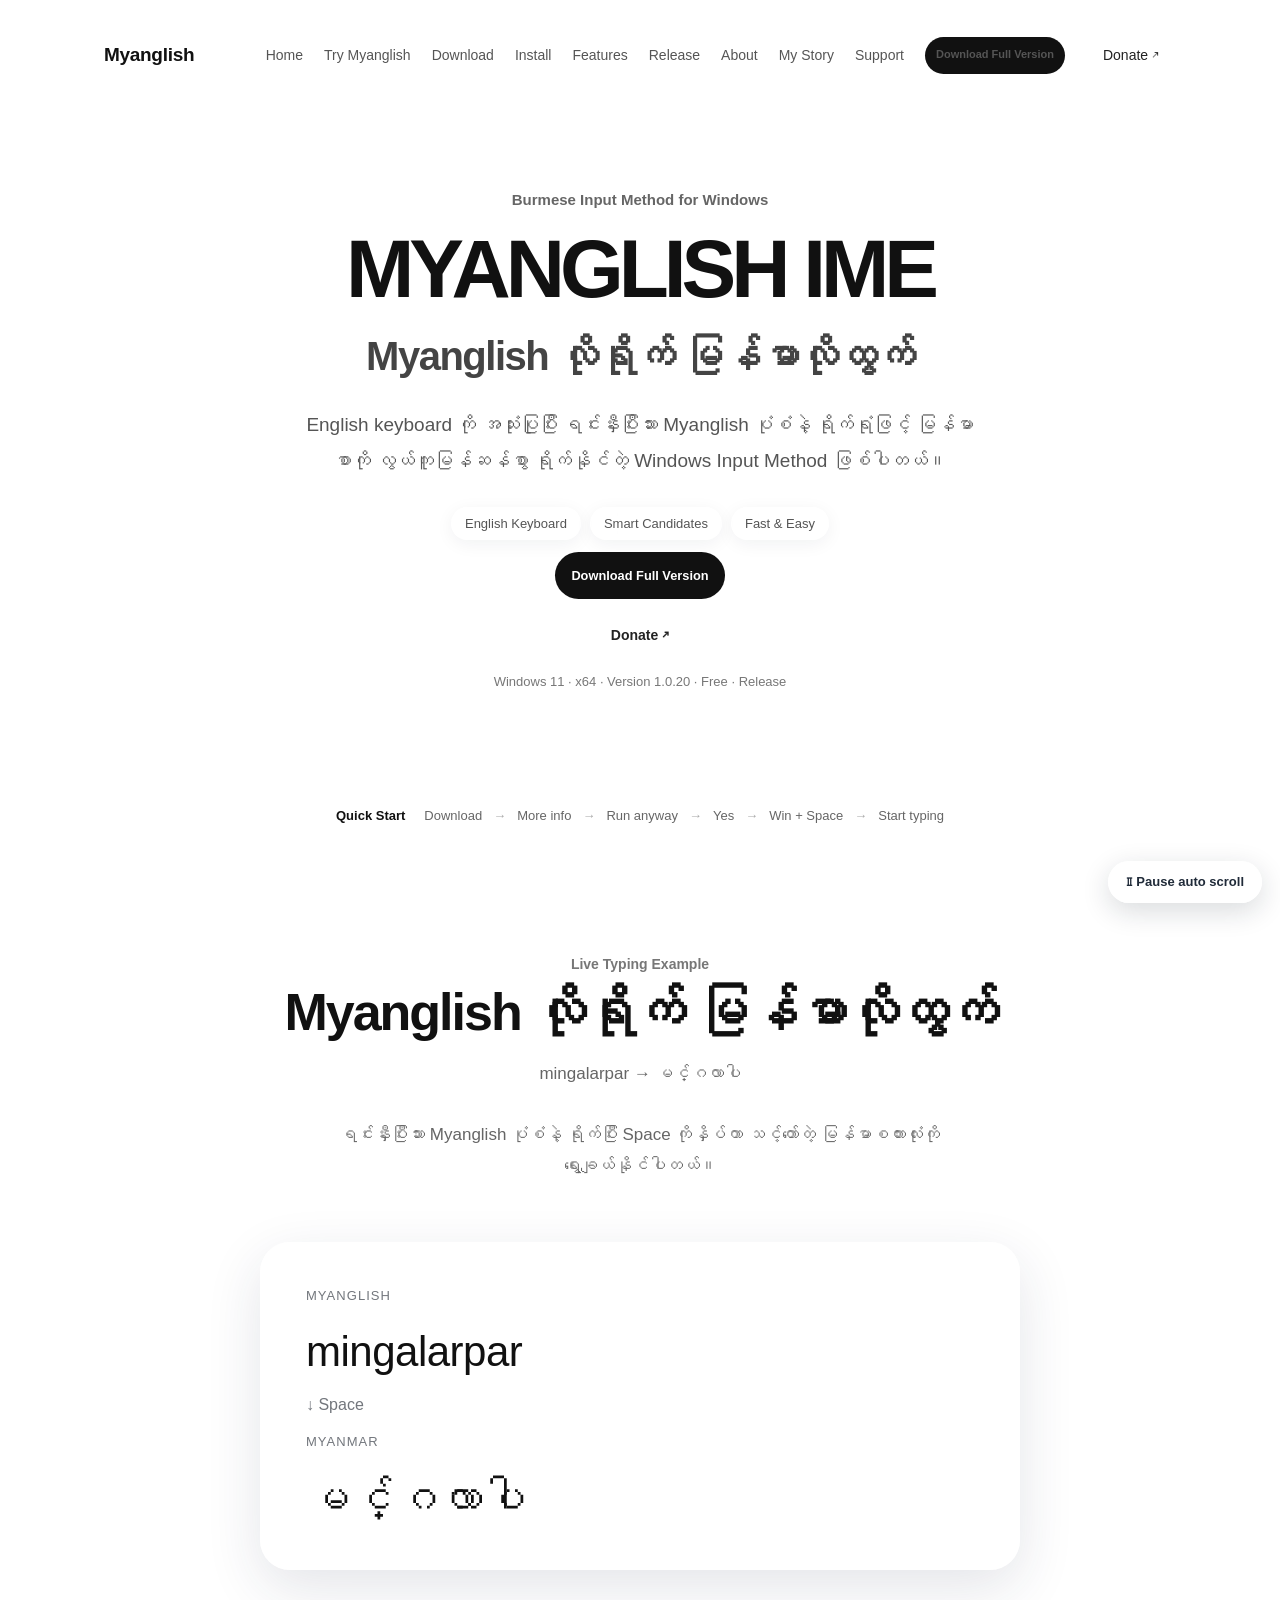
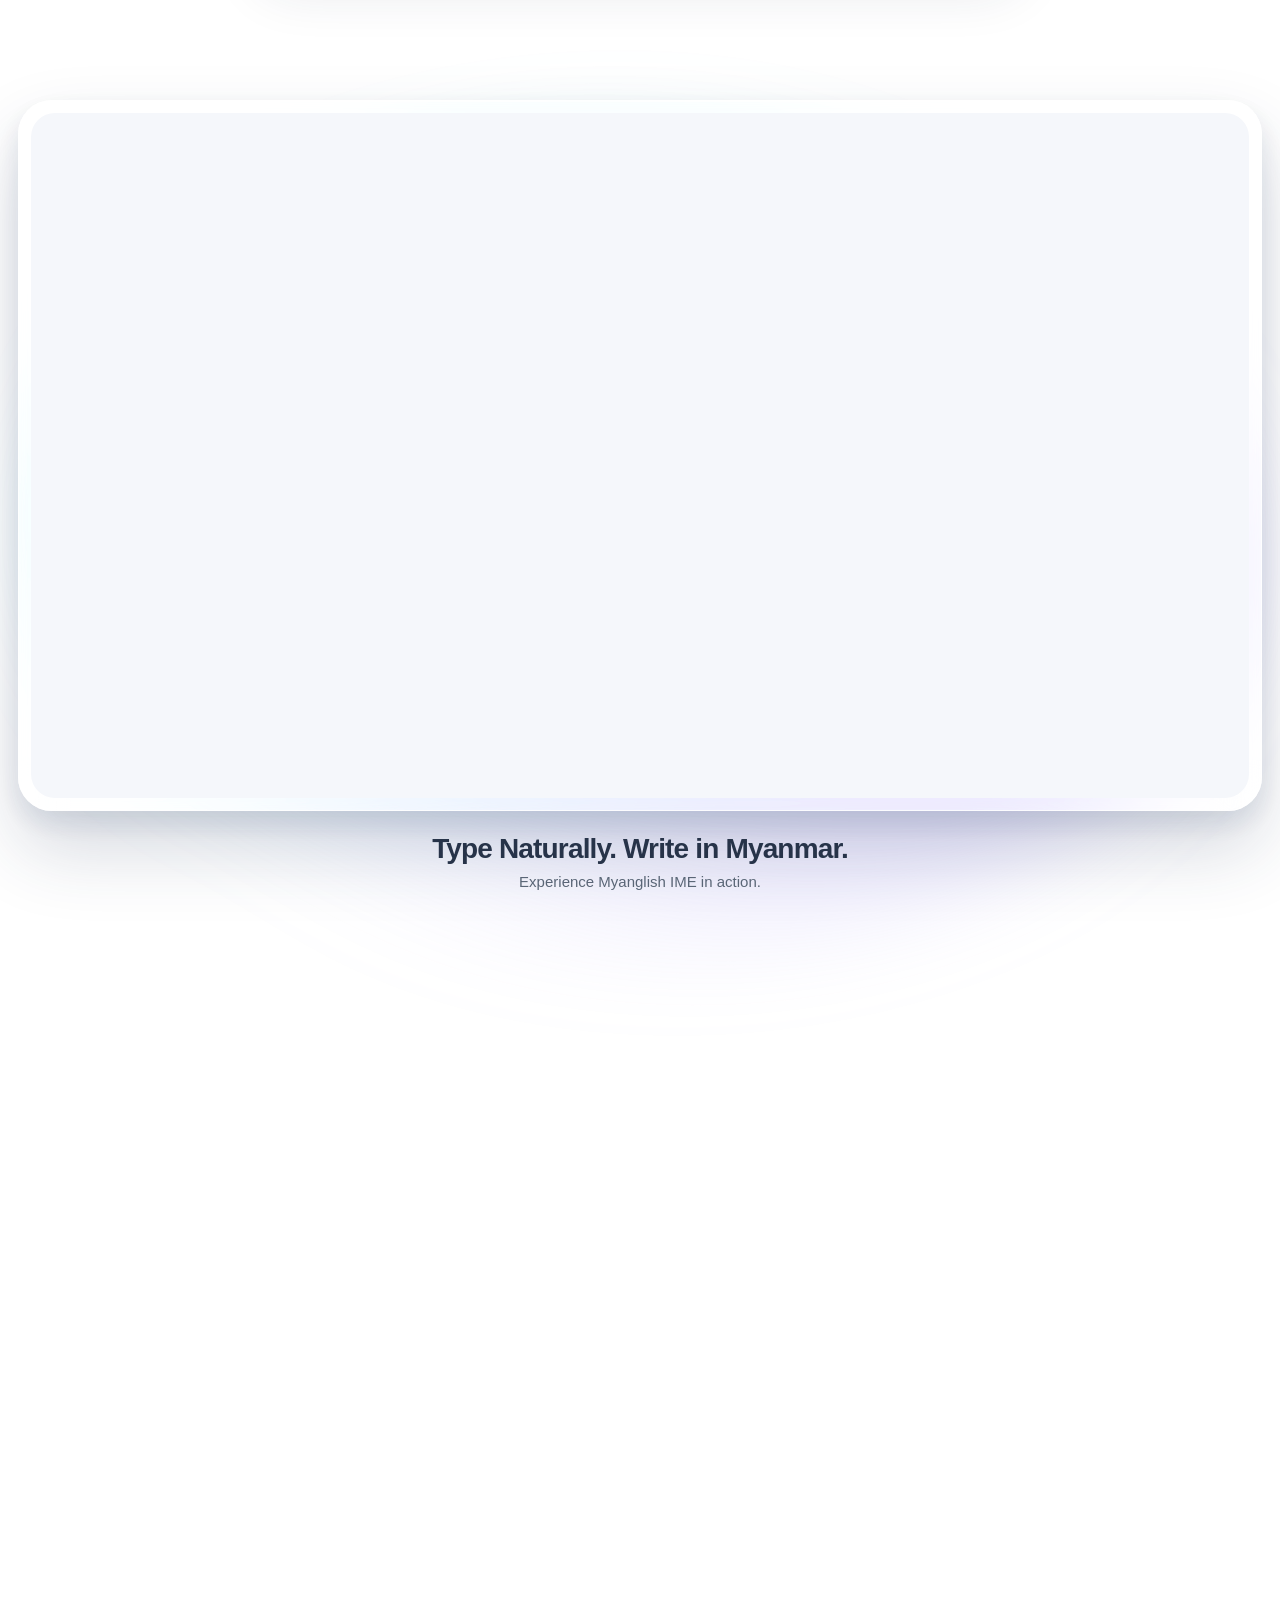
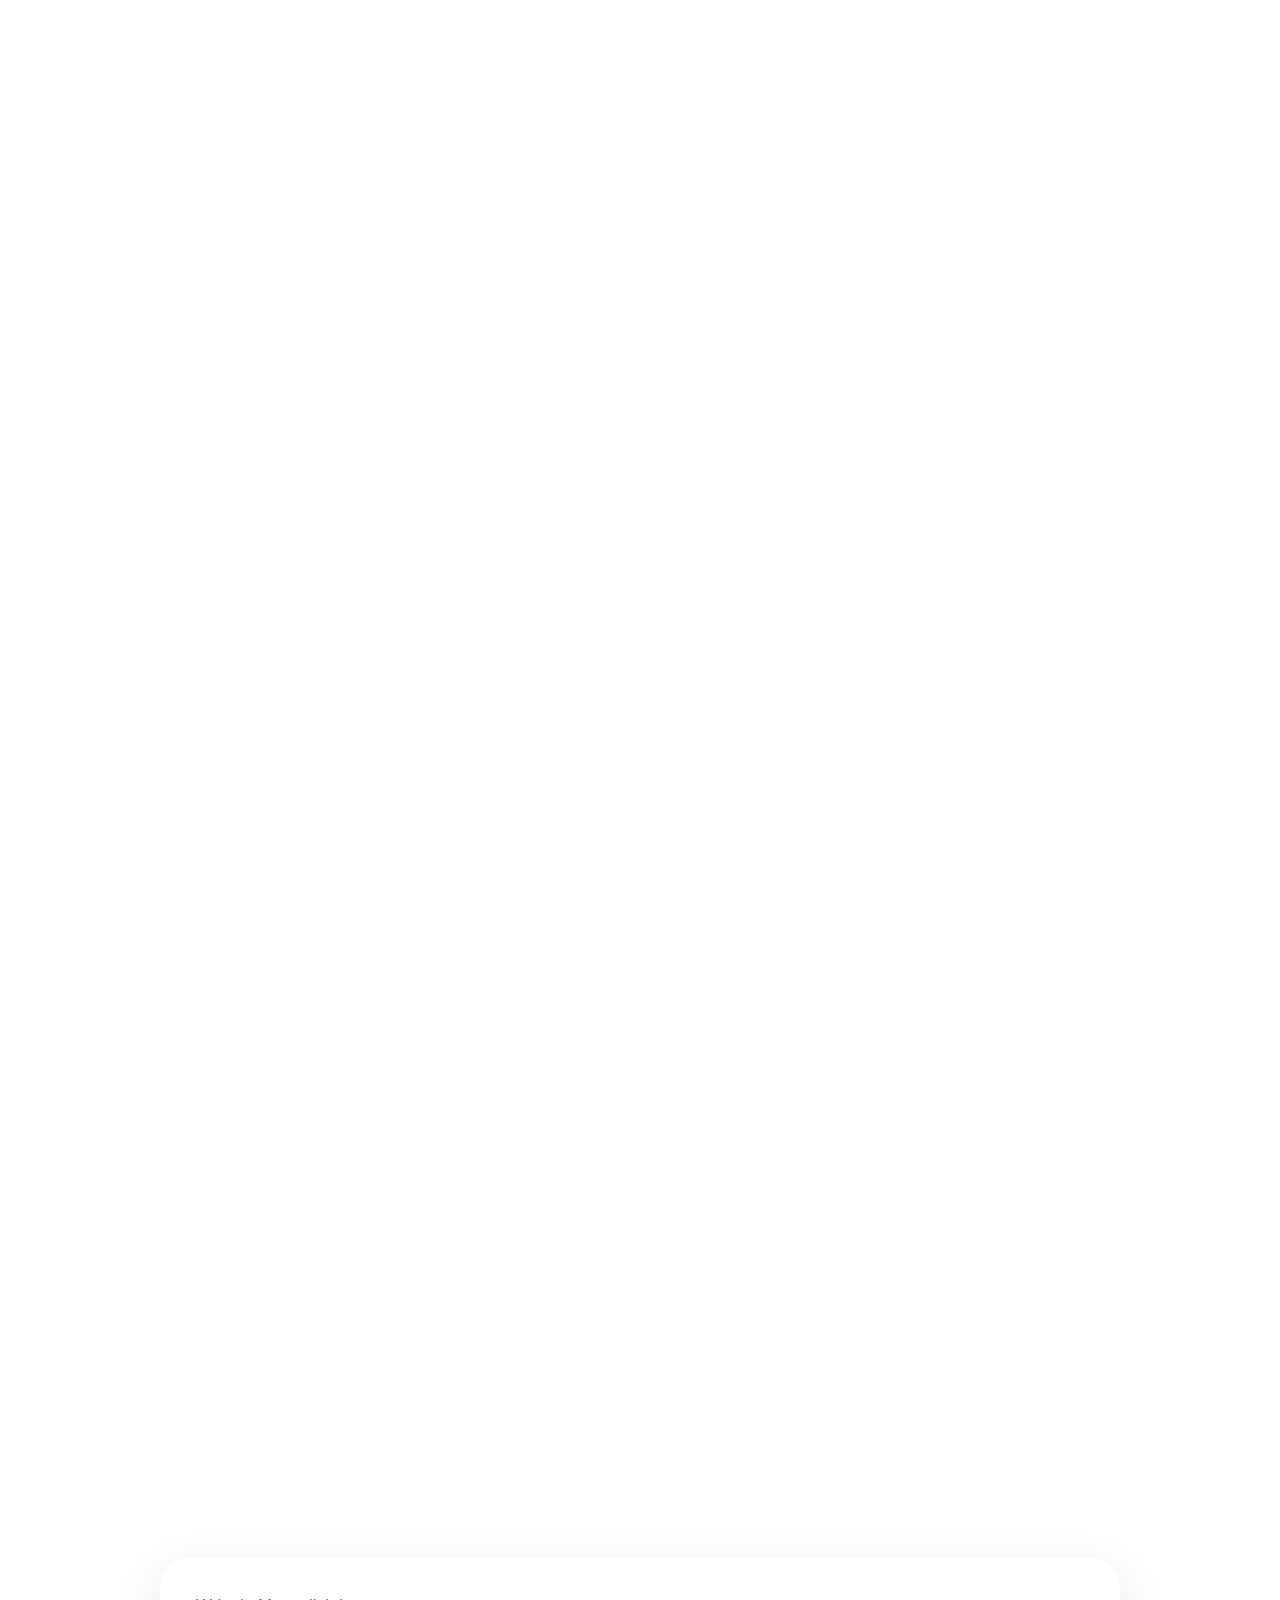
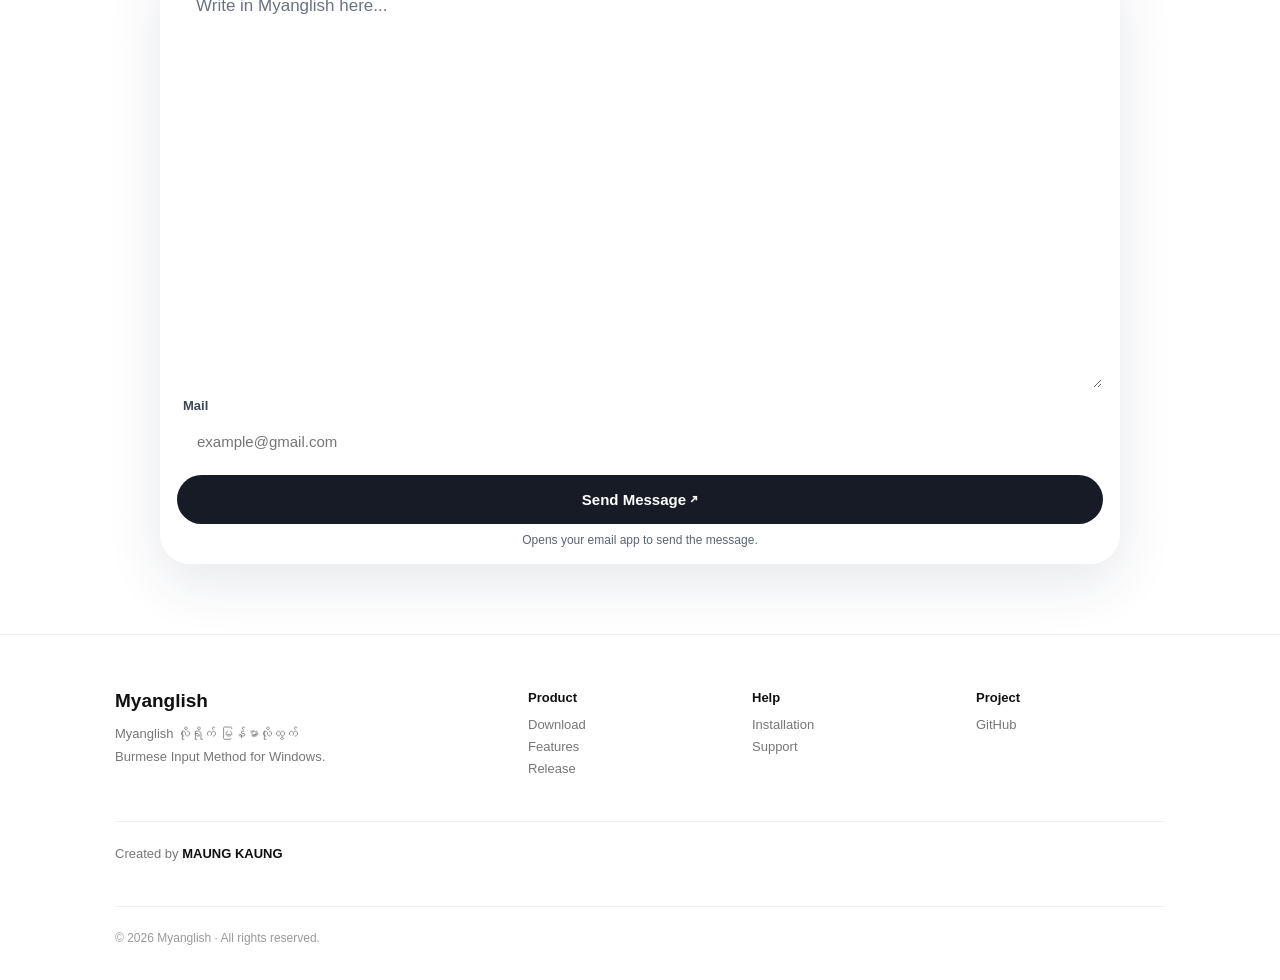
==== commit 2a5839d8: "Remove administrator instruction from Full Version installation guide" ====
--- a/index.html
+++ b/index.html
@@ -1367,7 +1367,7 @@
                 <div class="step-text">
                     <strong>Run Installer — Full Version / Lite Version</strong>
                     <div class="myanglish-step-split">
-                        <div><h4>Full Version</h4><p><strong>Run MyanglishInstaller.exe</strong></p><p>Download လုပ်ထားတဲ့ MyanglishInstaller.exe ကို double-click လုပ်ပါ။ Right-click → Run as administrator မရွေးပါနှင့်။</p></div>
+                        <div><h4>Full Version</h4><p><strong>Run MyanglishInstaller.exe</strong></p><p>Download လုပ်ထားတဲ့ MyanglishInstaller.exe ကို double-click လုပ်ပါ။</p></div>
                         <div><h4>Lite Version</h4><p><strong>Run MyanglishInstaller-Lite.exe</strong></p><p>Windows Smart App Control / SmartScreen Error ကြုံနေရသူများအတွက် စမ်းသပ်နိုင်တဲ့ Lite Version ဖြစ်ပါတယ်။ Installer ကို double-click လုပ်ပါ။ Right-click → Run as administrator မရွေးပါနှင့်။</p><p>Lite မှာ Automatic Updater နဲ့ မလိုအပ်တဲ့ Background Components တွေကို ဖယ်ရှားထားပါတယ်။</p></div>
                     </div>
                 </div>
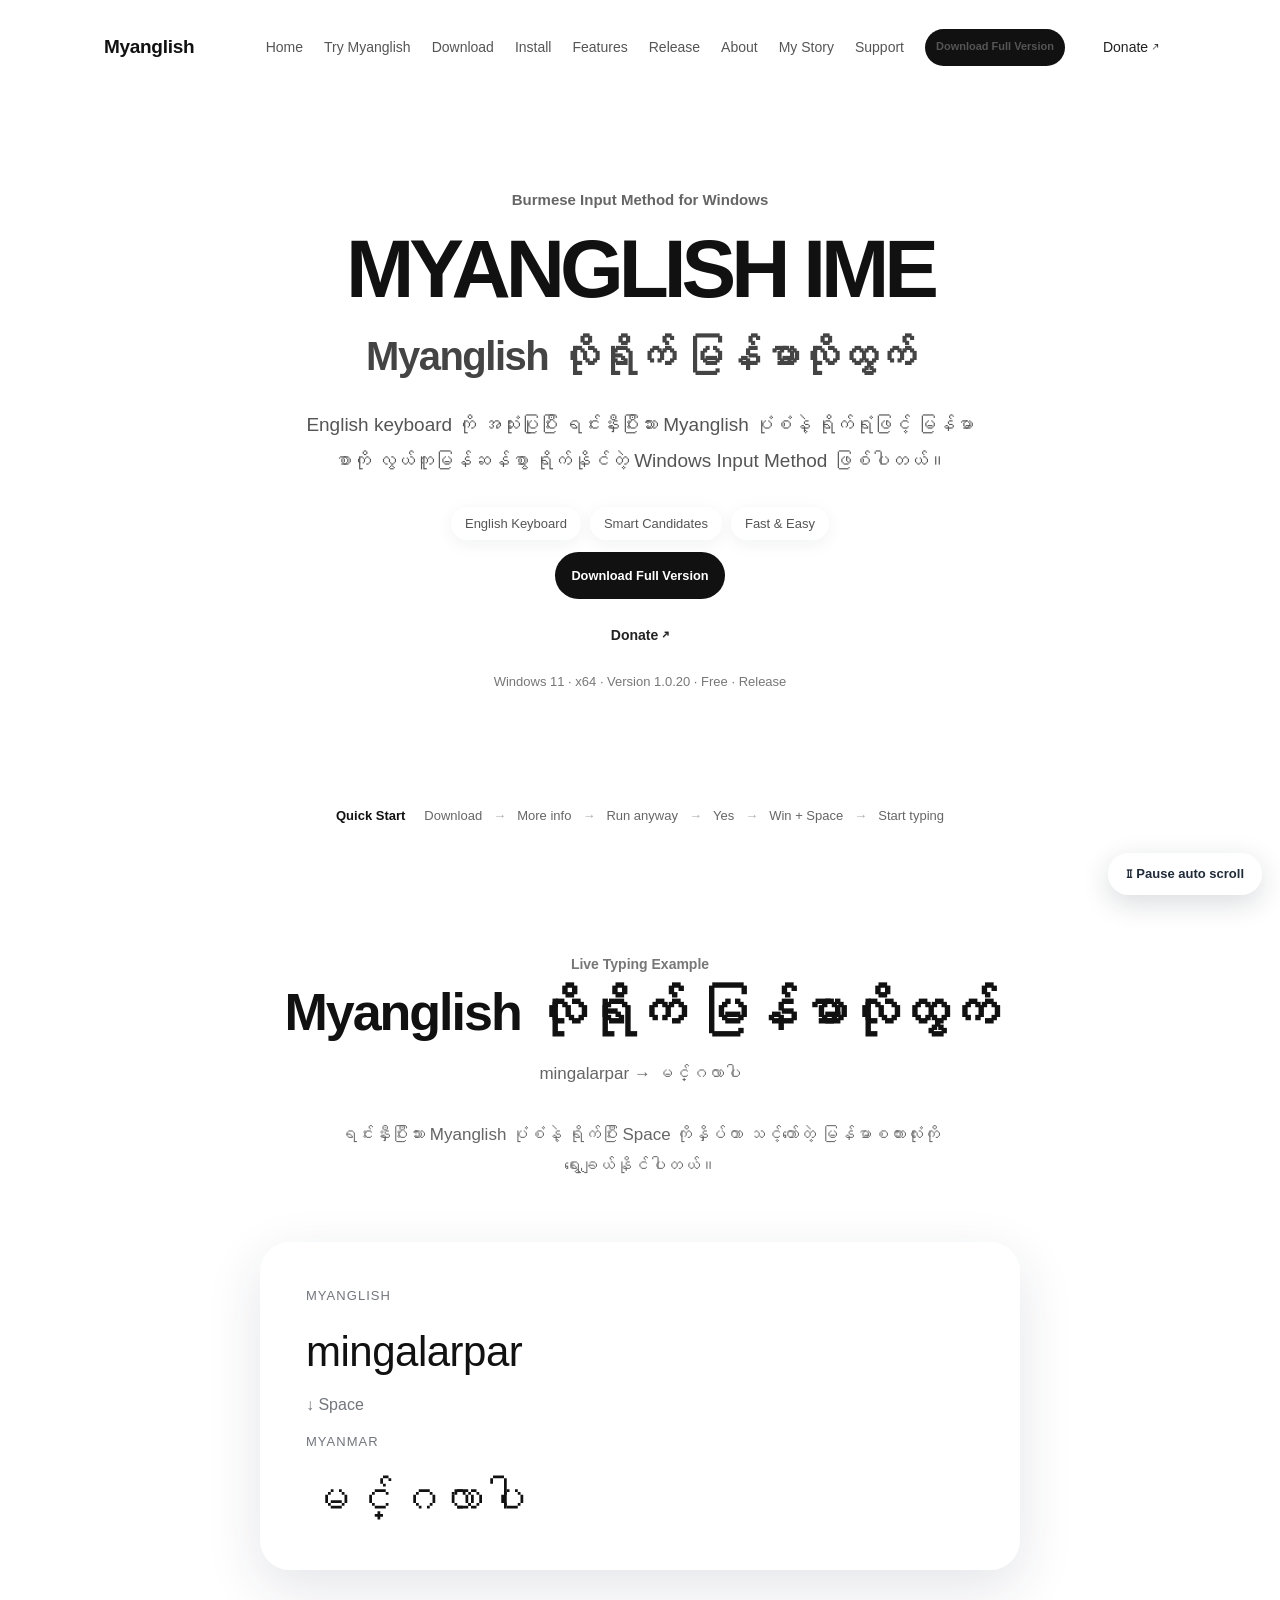
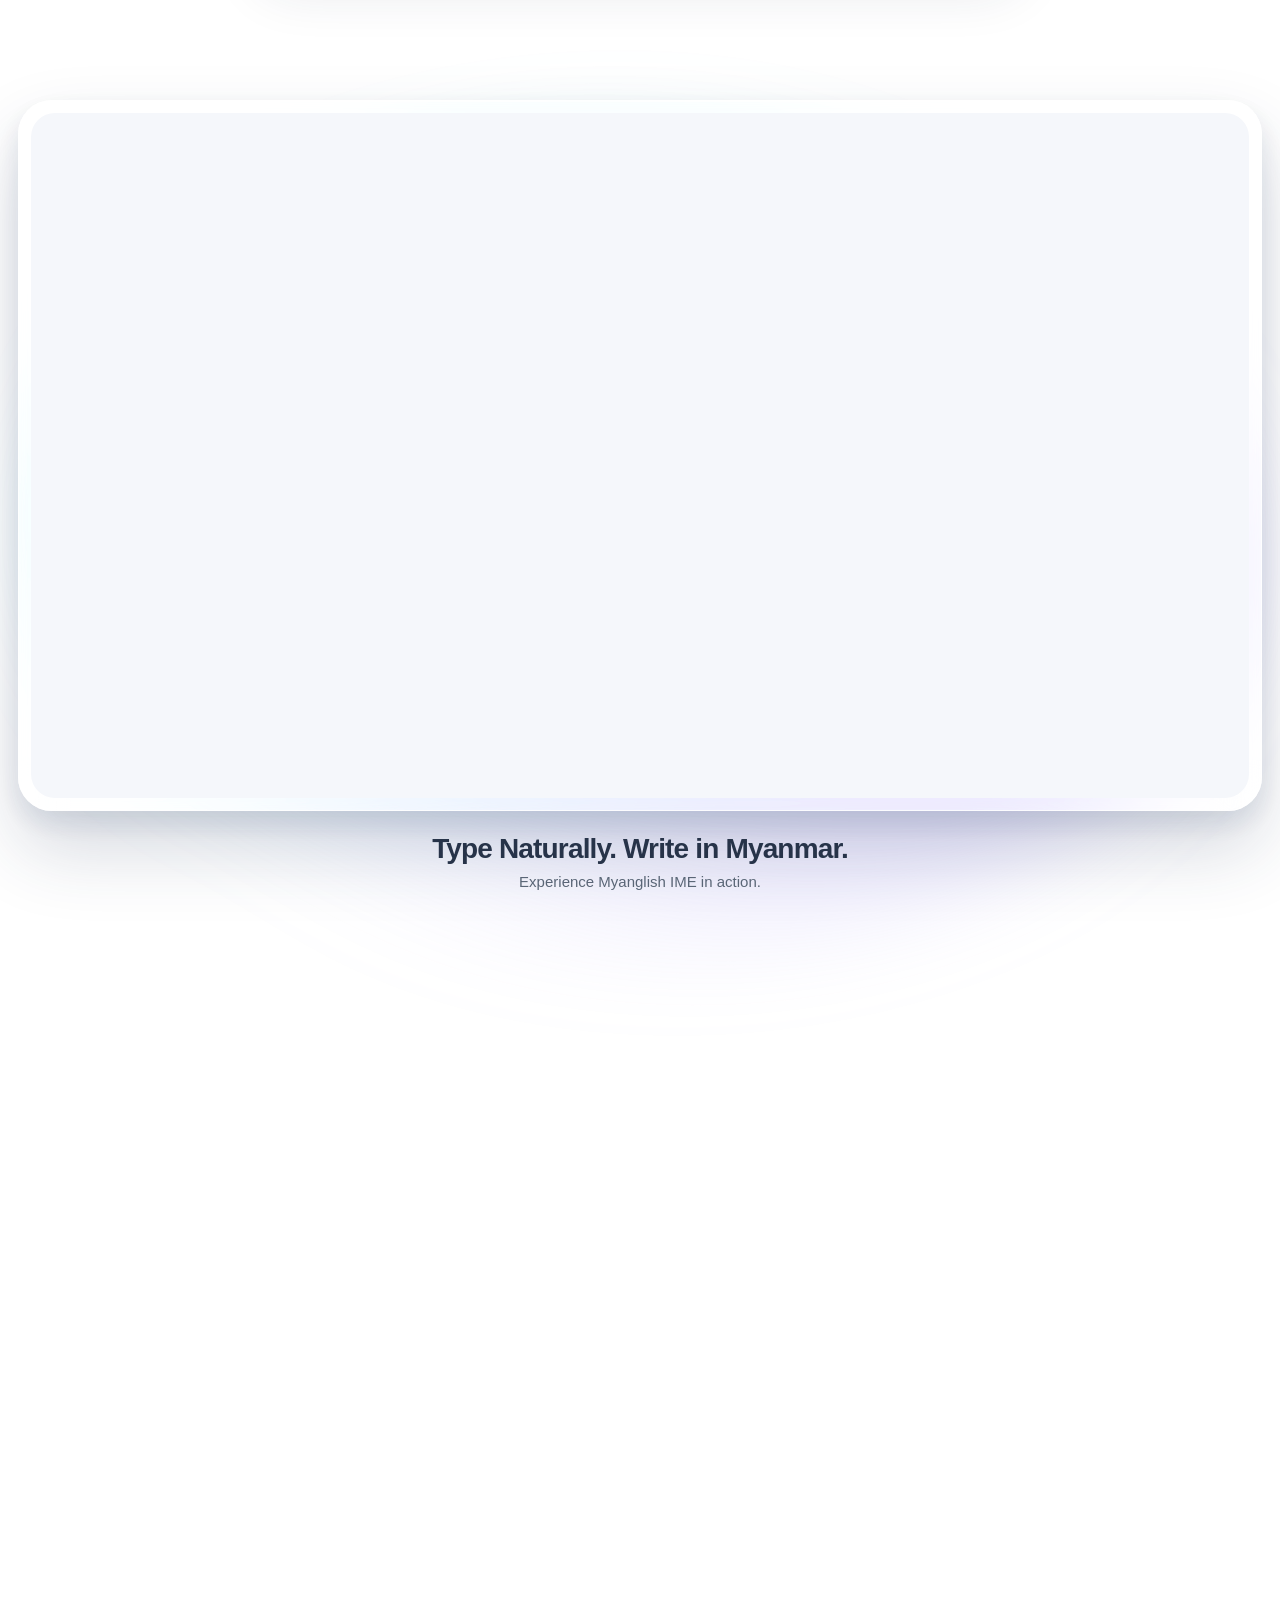
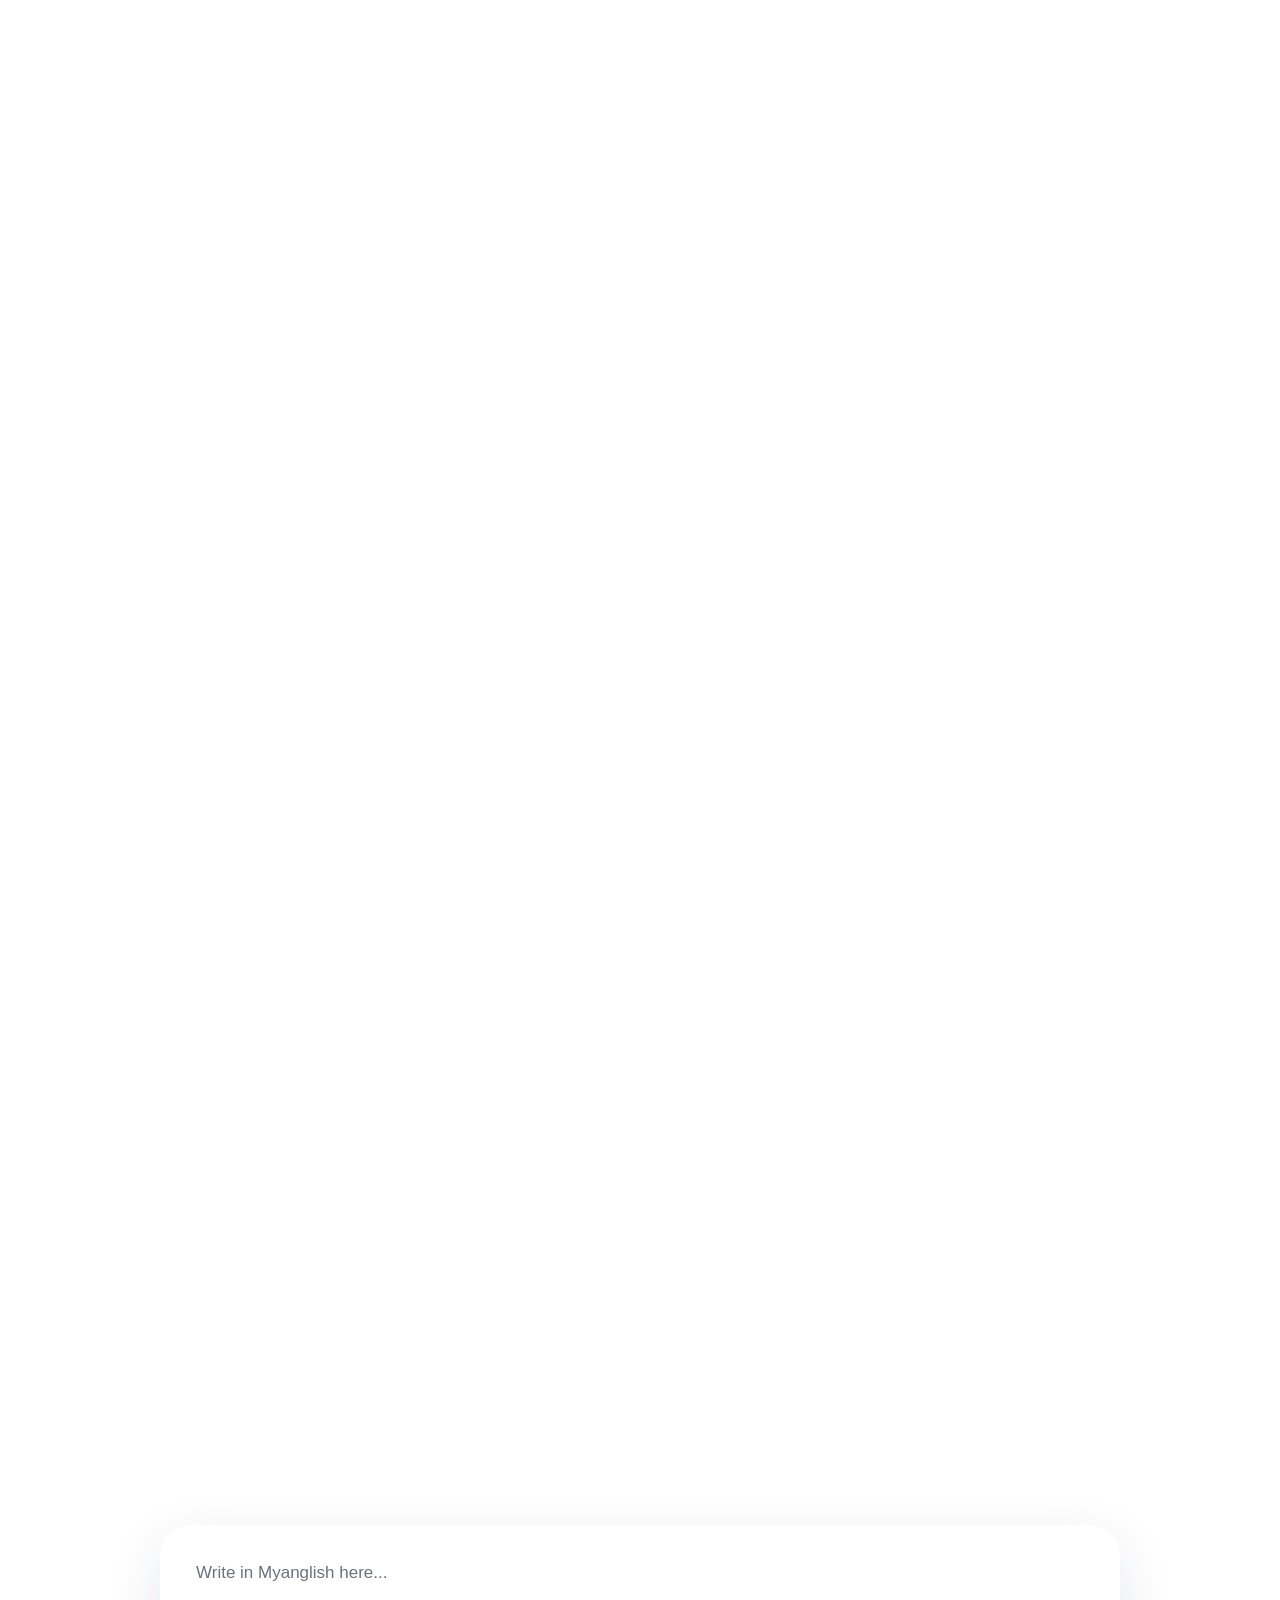
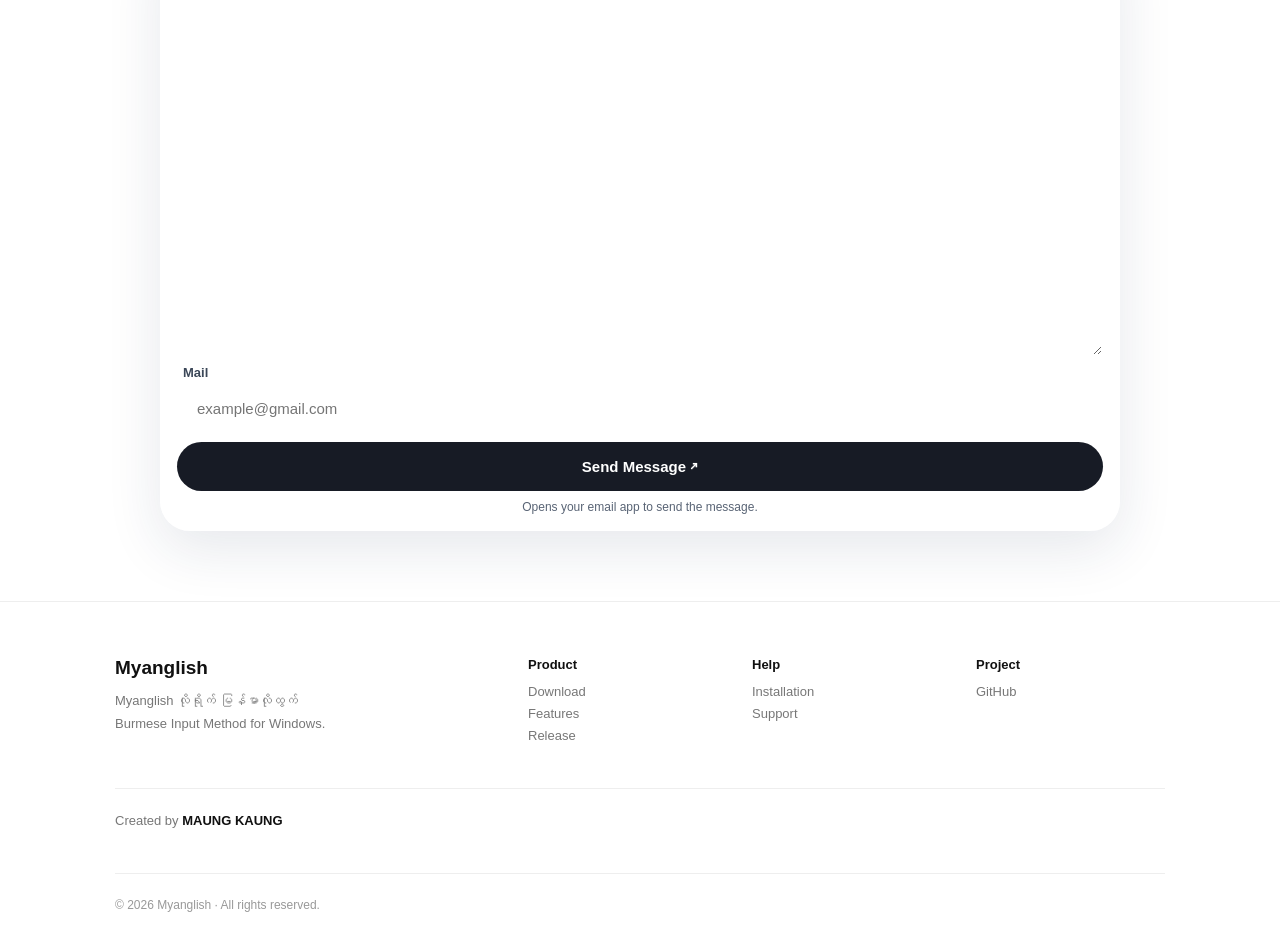
==== commit 2683a2f5: "Simplify Lite fallback guidance in download section" ====
--- a/index.html
+++ b/index.html
@@ -1322,10 +1322,7 @@
 
             <div class="myanglish-dual-download"><a class="primary-button" href="https://github.com/maungkaung-iann/myanglish-download/releases/download/v1.0.20/MyanglishInstaller.exe">Download Full Version</a><a class="primary-button myanglish-lite-button" href="https://github.com/maungkaung-iann/myanglish-download/releases/download/lite-v1.0.20/MyanglishInstaller-Lite.exe" download>Download Lite Version</a></div>
 
-            <p class="myanglish-lite-notice">Lite Version: Public Test Release ဖြစ်ပါတယ်။ MyanglishInstaller-Lite.exe ကို တိုက်ရိုက် Download လုပ်နိုင်ပါတယ်။ Windows Security Warning ကို Lite က အမြဲဖြေရှင်းပေးနိုင်မည်ဟု အာမမခံနိုင်ပါ။</p>
-            <div class="file-name">
-                Full: MyanglishInstaller.exe · v1.0.20 · Unsigned Release
-            </div>
+            <p class="myanglish-lite-notice">Windows Defender ကြောင့် Full Version ကို Install လုပ်မရမှသာ Lite Version ကို အသုံးပြုပါ။ Lite Version သည် Full Version မှ Feature အချို့ကို ဖယ်ရှားထားသော Version ဖြစ်ပါသည်။</p>
 
         </div>
 
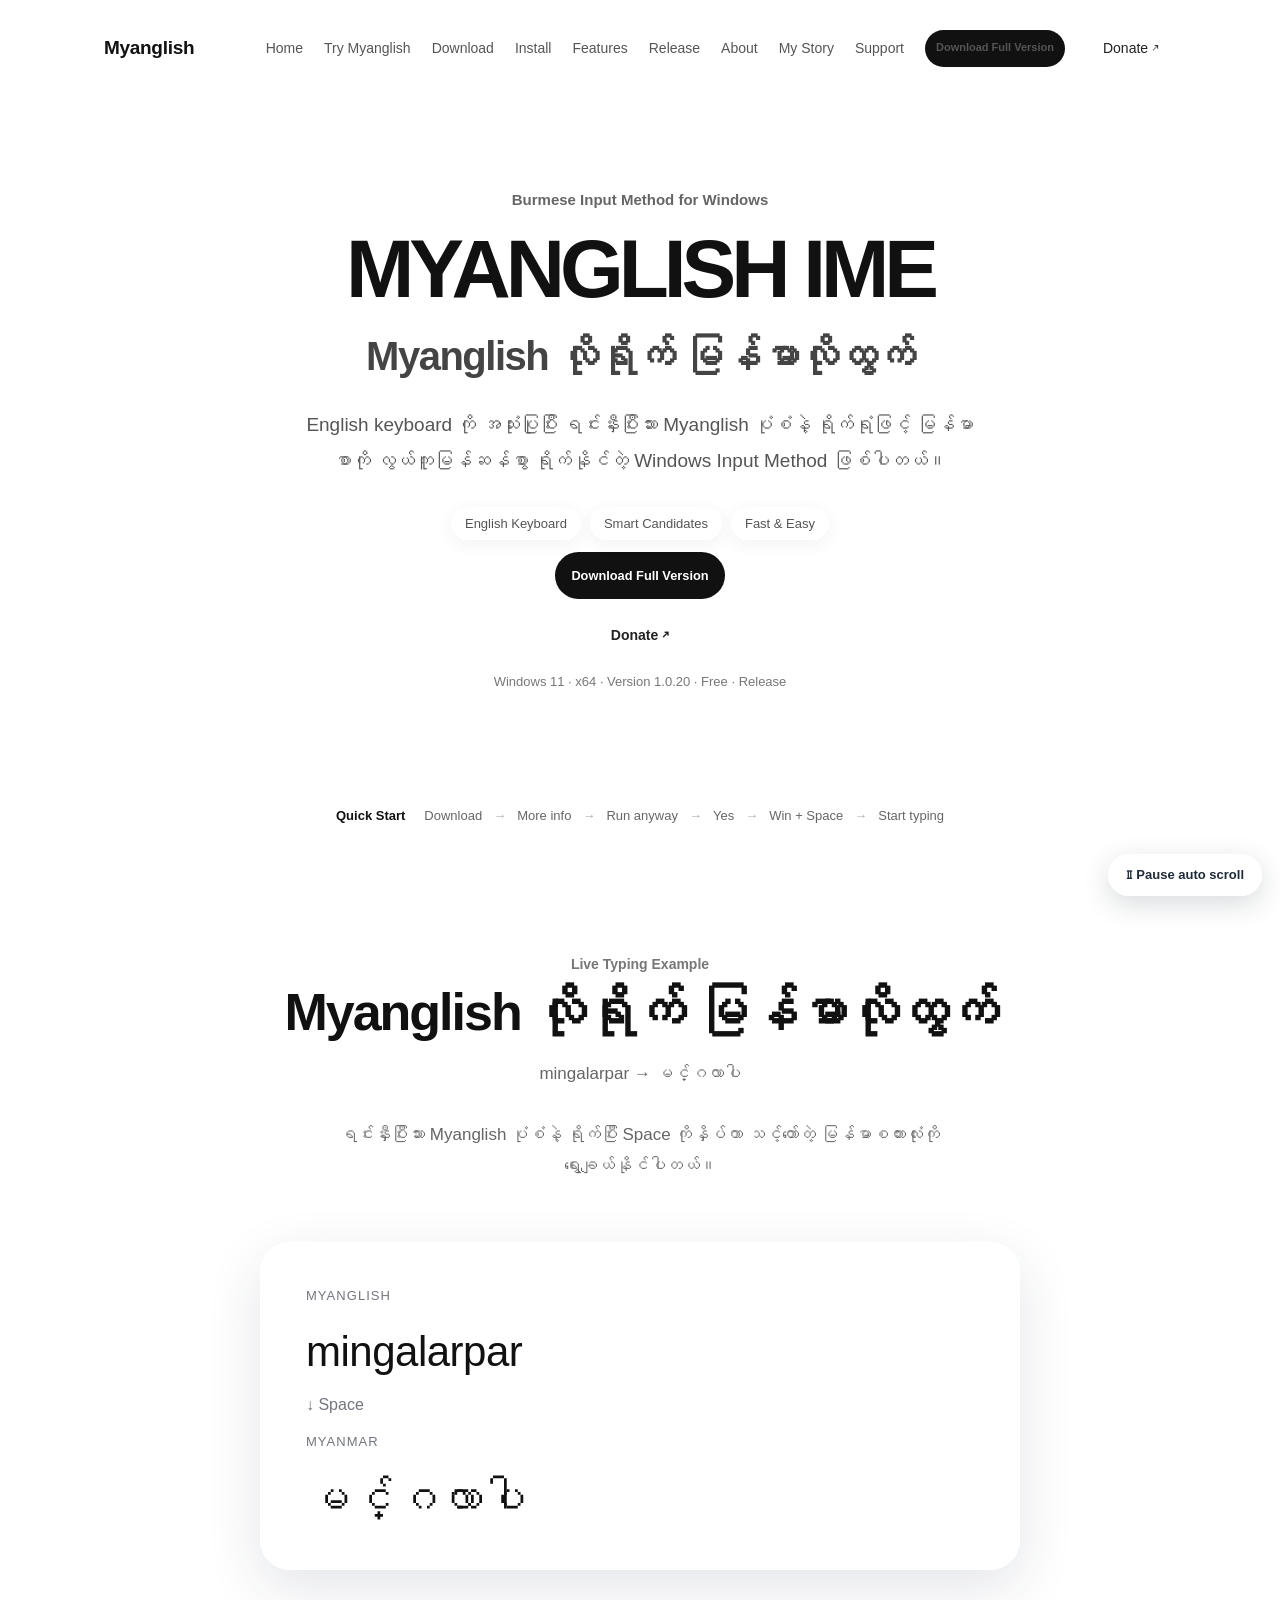
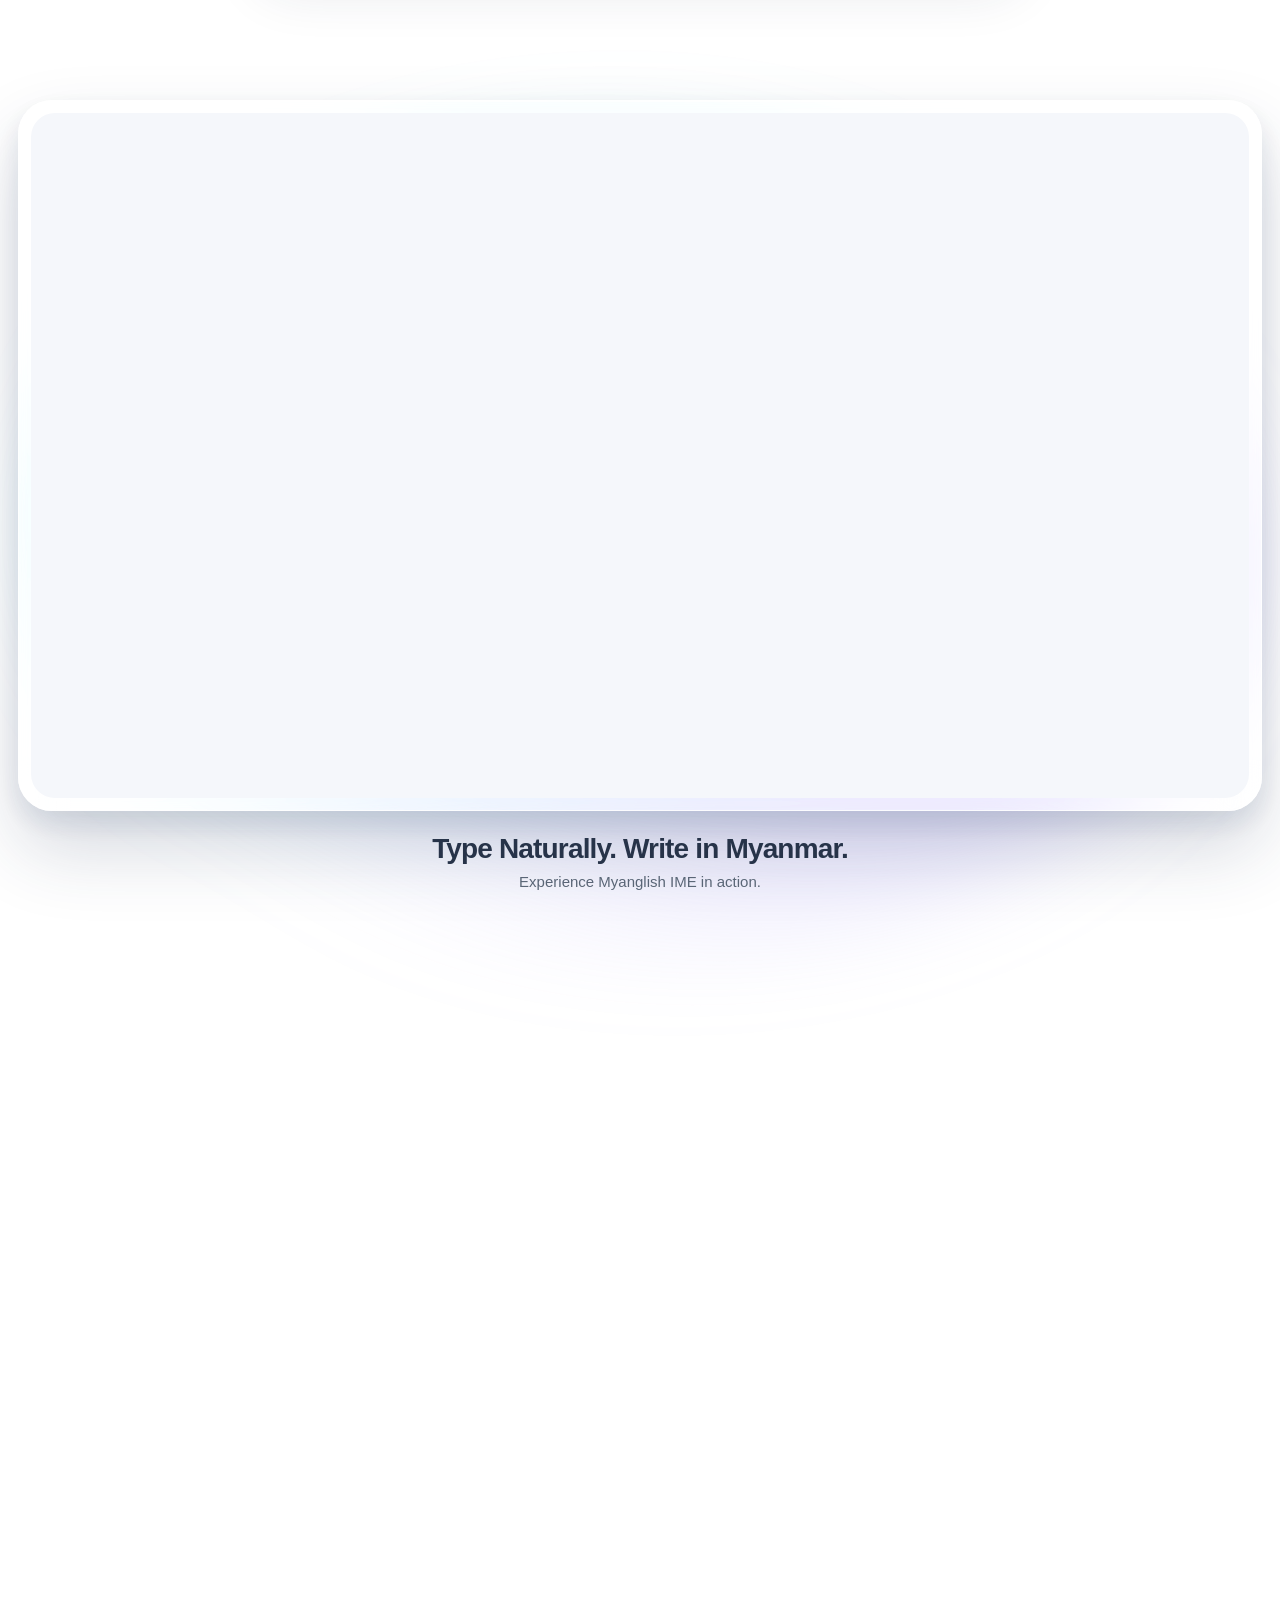
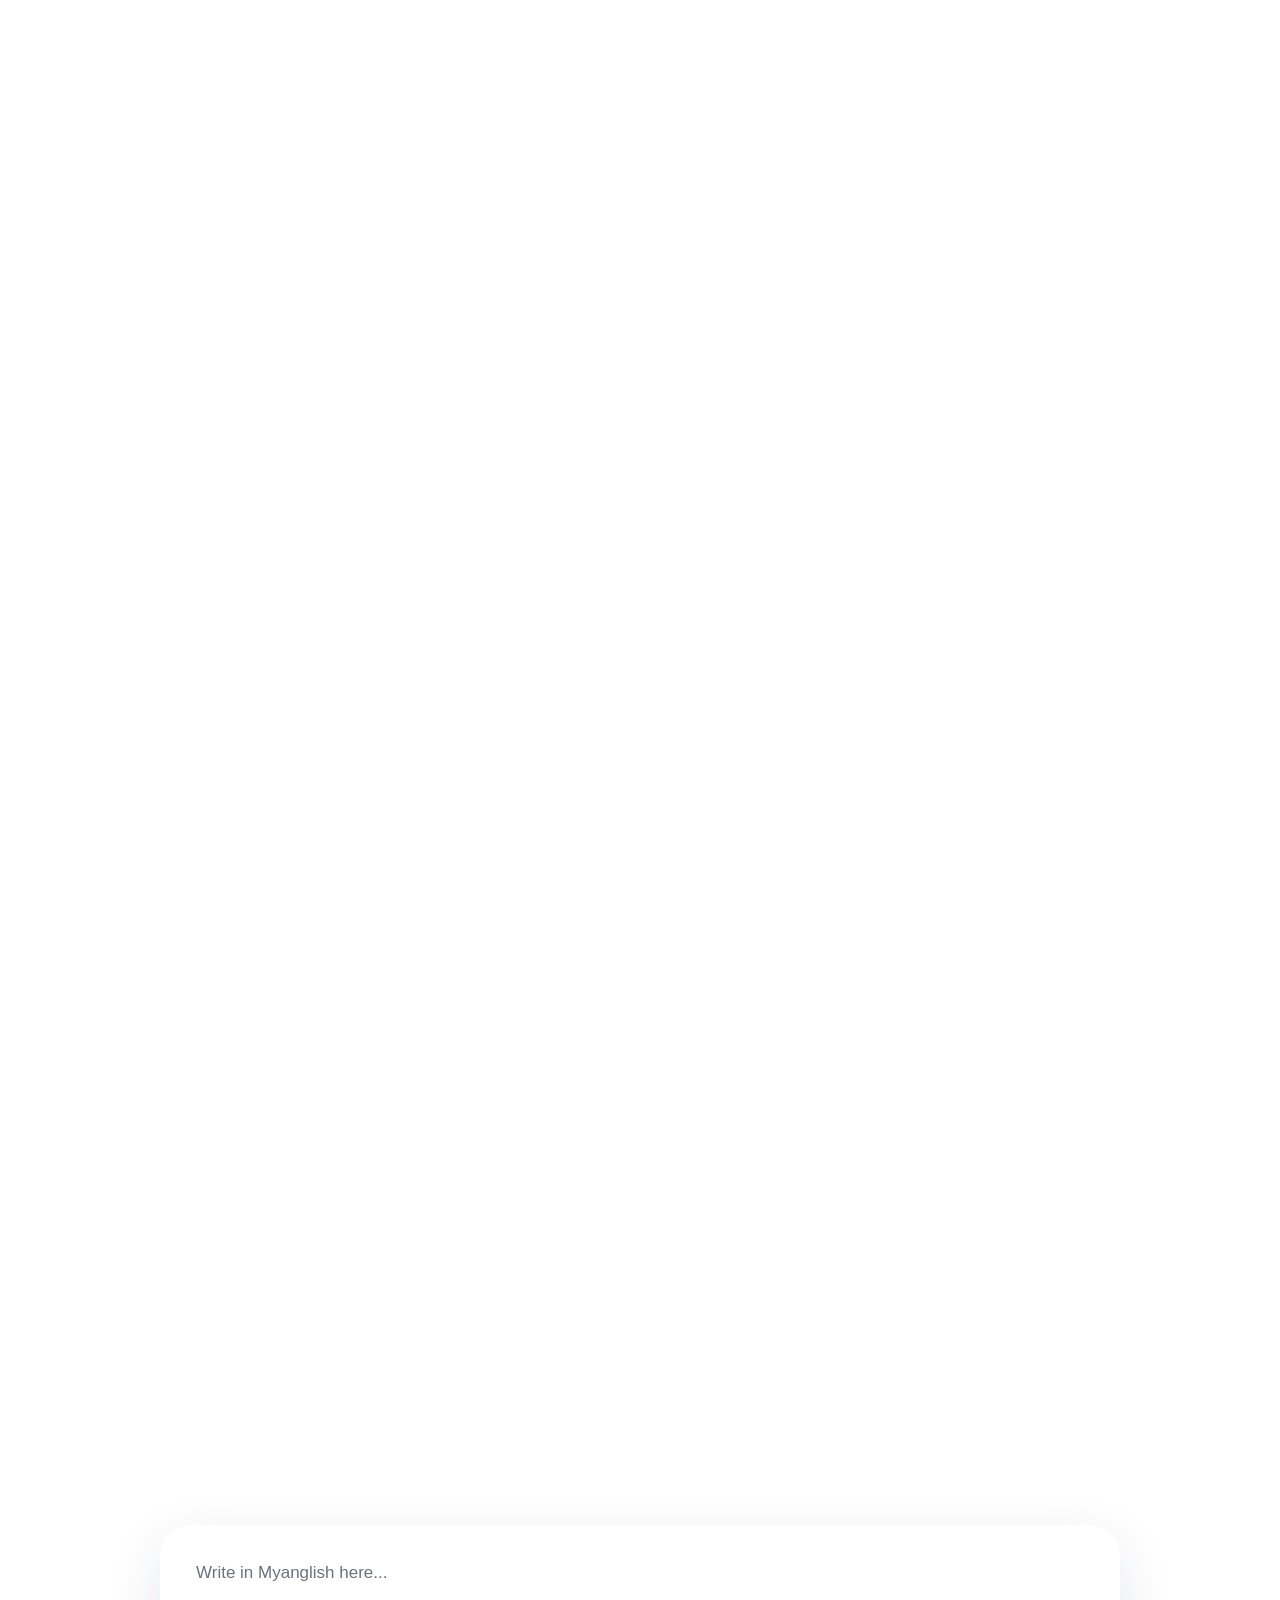
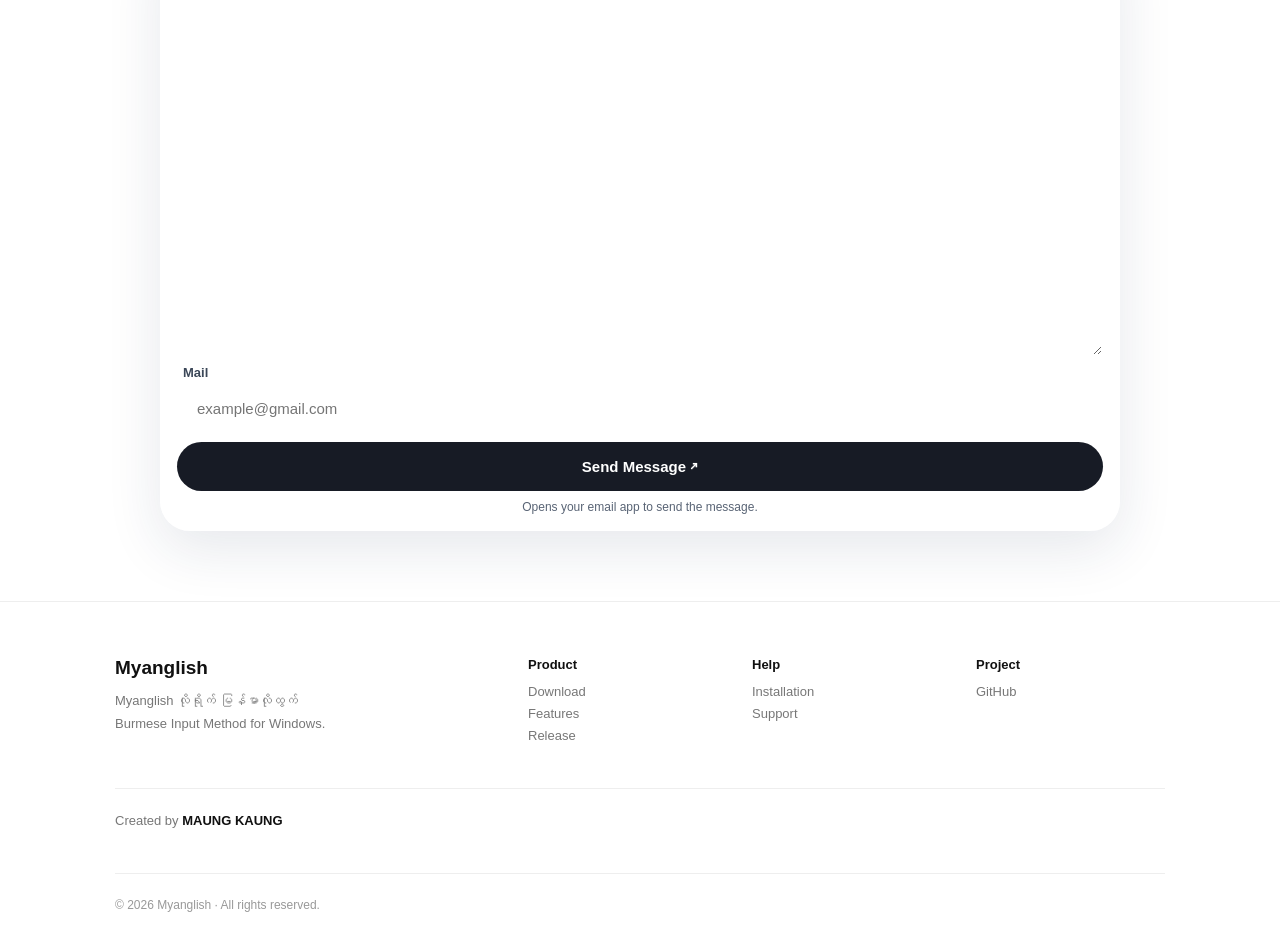
==== commit bbe673d3: "Update Lite fallback text on production web branch" ====
--- a/index.html
+++ b/index.html
@@ -1364,7 +1364,7 @@
                 <div class="step-text">
                     <strong>Run Installer — Full Version / Lite Version</strong>
                     <div class="myanglish-step-split">
-                        <div><h4>Full Version</h4><p><strong>Run MyanglishInstaller.exe</strong></p><p>Download လုပ်ထားတဲ့ MyanglishInstaller.exe ကို double-click လုပ်ပါ။</p></div>
+                        <div><h4>Full Version</h4><p><strong>Run MyanglishInstaller.exe</strong></p><p>Download လုပ်ထားတဲ့ MyanglishInstaller.exe ကို double-click လုပ်ပါ။ Right-click → Run as administrator မရွေးပါနှင့်။</p></div>
                         <div><h4>Lite Version</h4><p><strong>Run MyanglishInstaller-Lite.exe</strong></p><p>Windows Smart App Control / SmartScreen Error ကြုံနေရသူများအတွက် စမ်းသပ်နိုင်တဲ့ Lite Version ဖြစ်ပါတယ်။ Installer ကို double-click လုပ်ပါ။ Right-click → Run as administrator မရွေးပါနှင့်။</p><p>Lite မှာ Automatic Updater နဲ့ မလိုအပ်တဲ့ Background Components တွေကို ဖယ်ရှားထားပါတယ်။</p></div>
                     </div>
                 </div>
